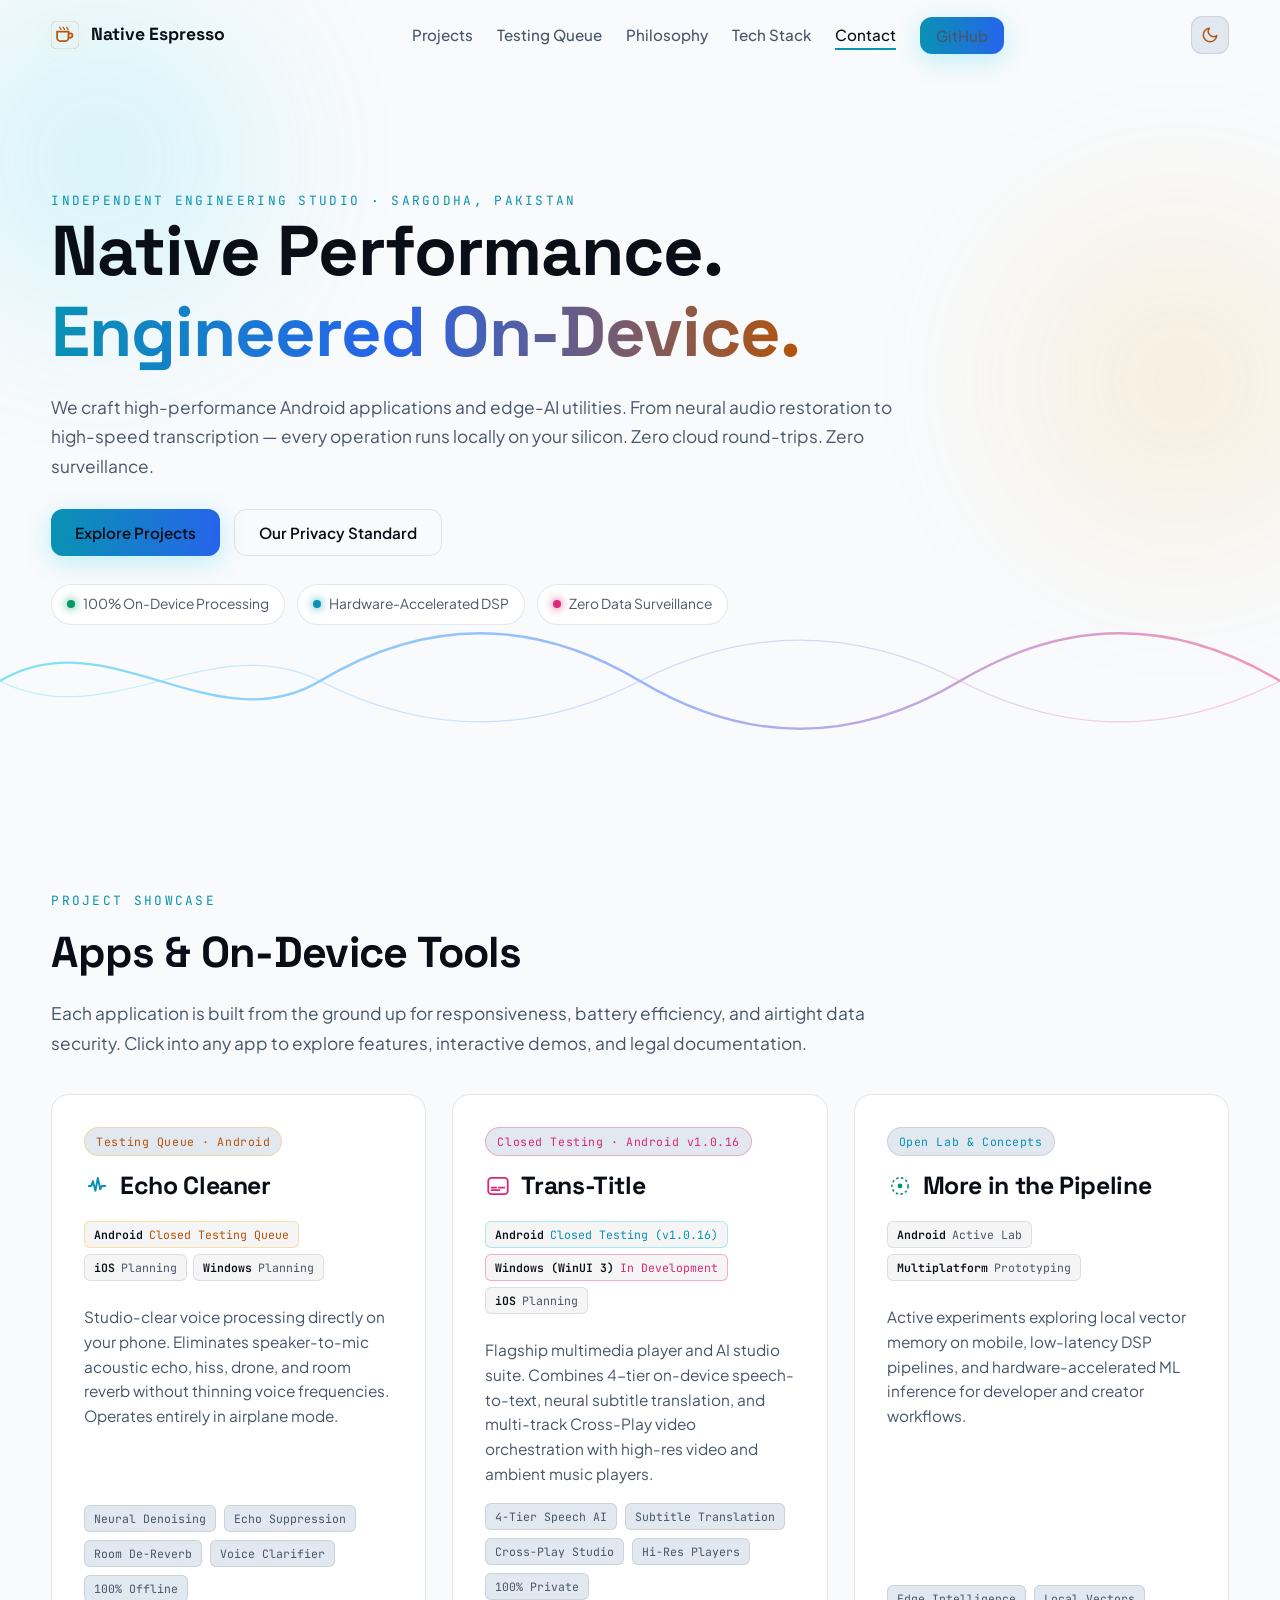
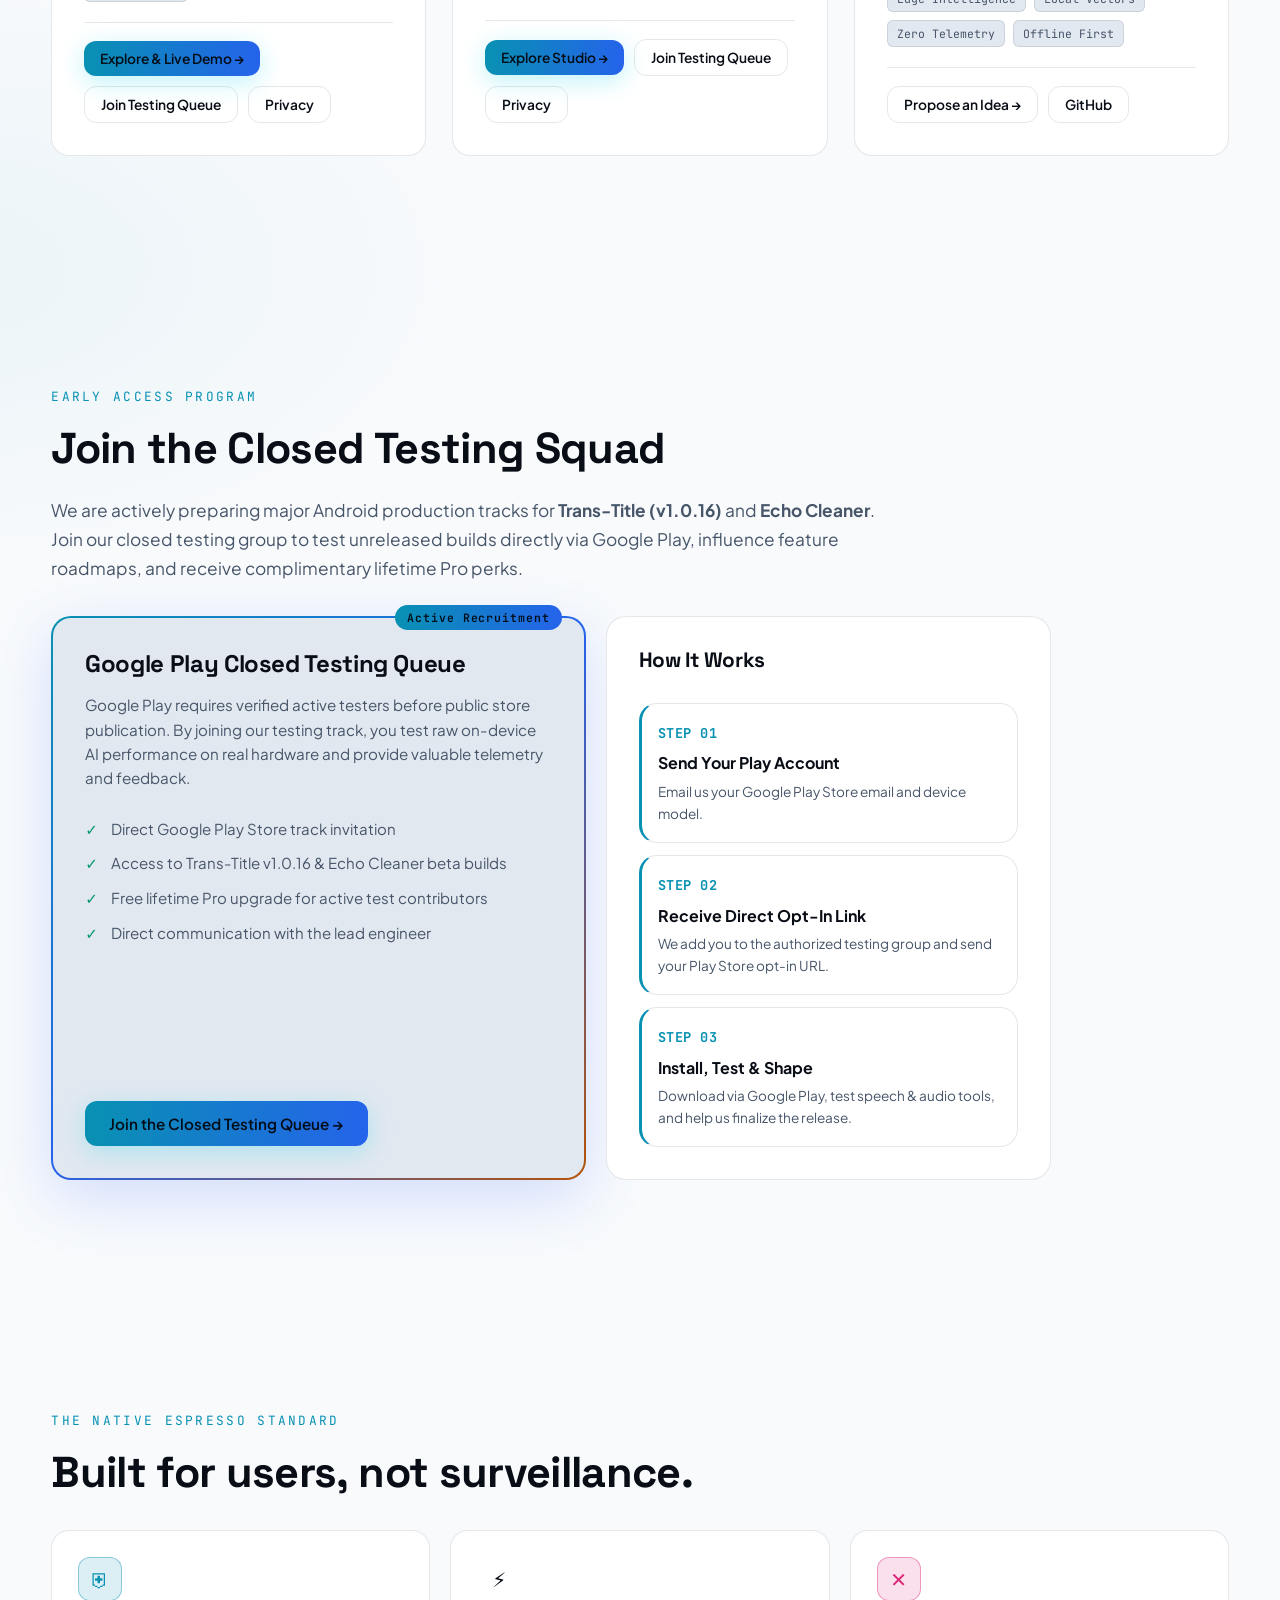
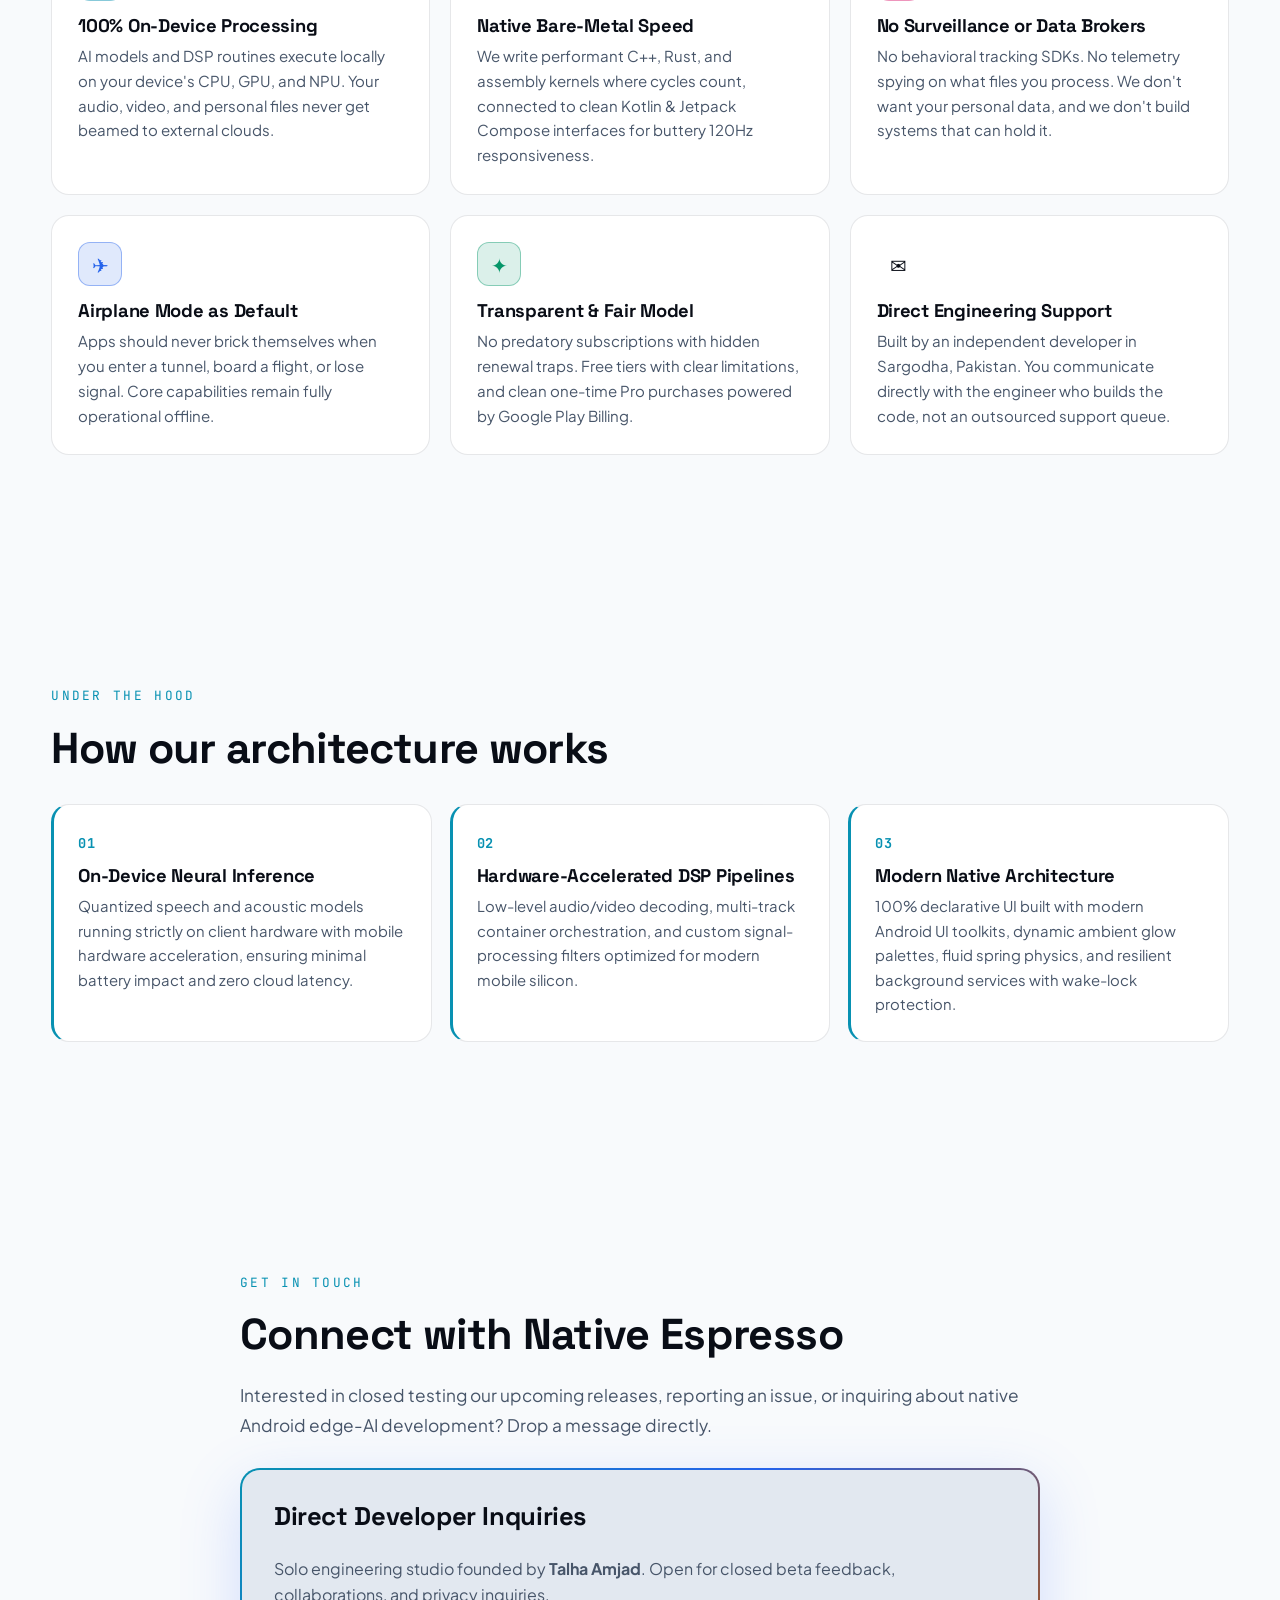
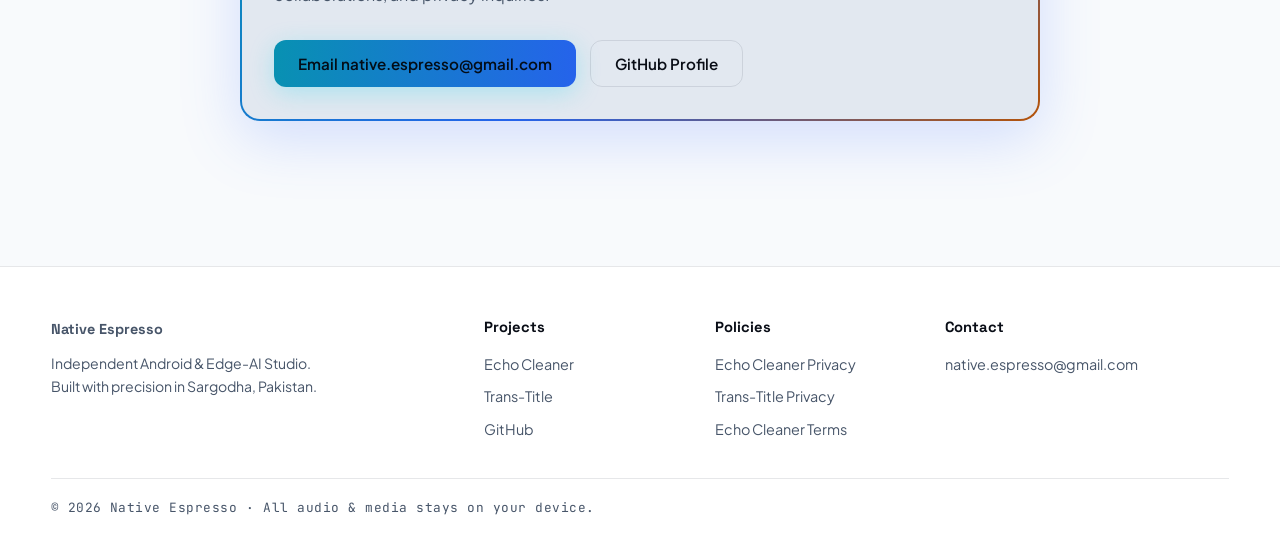
==== index.html @ 54e14d38 "feat: add light/dark themes with verified typography and redesigned Google Play branding assets" ====
<!DOCTYPE html>
<html lang="en">
<head>
<meta charset="utf-8">
<meta name="viewport" content="width=device-width, initial-scale=1">
<title>Native Espresso — High-Performance Native Android & On-Device AI</title>
<meta name="description" content="Independent engineering studio specializing in high-performance native Android apps, edge AI, and offline-first utilities. Zero cloud surveillance.">
<meta name="theme-color" content="#07090f">
<meta property="og:title" content="Native Espresso — High-Performance Native Android & On-Device AI">
<meta property="og:description" content="Independent engineering studio building native Android apps and on-device AI. 100% private, zero uploads.">
<link rel="icon" href="data:image/svg+xml,%3Csvg xmlns='http://www.w3.org/2000/svg' viewBox='0 0 32 32'%3E%3Crect width='32' height='32' rx='7' fill='%2307090f'/%3E%3Cpath d='M7 11h14v8a5 5 0 0 1-5 5h-4a5 5 0 0 1-5-5v-8z' stroke='%2322d3ee' stroke-width='2' fill='none'/%3E%3Cpath d='M21 13h2a3 3 0 0 1 3 3v0a3 3 0 0 1-3 3h-2' stroke='%2322d3ee' stroke-width='2' fill='none'/%3E%3Cpath d='M10 6c0 1.5 2 2 2 3M14 6c0 1.5 2 2 2 3M18 6c0 1.5 2 2 2 3' stroke='%234f7cff' stroke-width='1.5' stroke-linecap='round' fill='none'/%3E%3C/svg%3E">
<link rel="preconnect" href="https://fonts.googleapis.com">
<link rel="preconnect" href="https://fonts.gstatic.com" crossorigin>
<link href="https://fonts.googleapis.com/css2?family=Space+Grotesk:wght@500;600;700&family=Inter:wght@400;500;600&family=JetBrains+Mono:wght@400;600&display=swap" rel="stylesheet">
<link rel="stylesheet" href="assets/company.css">
<script>(()=>{const t=localStorage.getItem("theme")||(window.matchMedia("(prefers-color-scheme: light)").matches?"light":"dark");document.documentElement.setAttribute("data-theme",t)})();</script>
</head>
<body>
<div class="grain" aria-hidden="true"></div>

<!-- HEADER / NAV -->
<header class="nav" id="top">
  <div class="wrap nav-in">
    <a class="brand" href="#top" aria-label="Native Espresso Home">
      <svg viewBox="0 0 32 32" width="28" height="28" aria-hidden="true">
        <rect width="32" height="32" rx="7" fill="none" stroke="currentColor" stroke-opacity=".25"/>
        <path d="M7 12h13v7a4 4 0 0 1-4 4h-5a4 4 0 0 1-4-4v-7z" stroke="currentColor" stroke-width="2" fill="none"/>
        <path d="M20 14h2a2.5 2.5 0 0 1 2.5 2.5v0A2.5 2.5 0 0 1 22 19h-2" stroke="currentColor" stroke-width="2" fill="none"/>
        <path d="M10 7c0 1.2 1.5 1.8 1.5 2.6M14 7c0 1.2 1.5 1.8 1.5 2.6M18 7c0 1.2 1.5 1.8 1.5 2.6" stroke="currentColor" stroke-width="1.4" stroke-linecap="round" fill="none"/>
      </svg>
      <span>Native&nbsp;Espresso</span>
    </a>
    <nav class="links" id="menu" aria-label="Primary">
      <a href="#projects">Projects</a>
      <a href="#beta-queue">Testing Queue</a>
      <a href="#philosophy">Philosophy</a>
      <a href="#tech">Tech Stack</a>
      <a href="#contact">Contact</a>
      <a class="btn btn-sm btn-primary" href="https://github.com/NativeEspresso" target="_blank" rel="noopener">GitHub</a>
    </nav>
    <div style="display:flex;align-items:center;gap:10px;">
      <button class="theme-toggle" aria-label="Toggle theme" title="Toggle light/dark mode"></button>
      <button class="burger" id="burger" aria-expanded="false" aria-controls="menu" aria-label="Menu"><span></span><span></span><span></span></button>
    </div>
  </div>
</header>

<main>
<!-- HERO -->
<section class="hero">
  <div class="orb orb-a" aria-hidden="true"></div>
  <div class="orb orb-b" aria-hidden="true"></div>
  <div class="wrap hero-in">
    <p class="kicker rise" style="--d:0">Independent Engineering Studio · Sargodha, Pakistan</p>
    <h1 class="rise" style="--d:1">Native Performance.<br><span class="grad">Engineered On-Device.</span></h1>
    <p class="lede rise" style="--d:2">We craft high-performance Android applications and edge-AI utilities. From neural audio restoration to high-speed transcription — every operation runs locally on your silicon. Zero cloud round-trips. Zero surveillance.</p>
    <div class="hero-cta rise" style="--d:3">
      <a class="btn btn-primary" href="#projects">Explore Projects</a>
      <a class="btn btn-ghost" href="#philosophy">Our Privacy Standard</a>
    </div>
    <ul class="chips rise" style="--d:4">
      <li><i class="dot dot-green"></i>100% On-Device Processing</li>
      <li><i class="dot dot-cyan"></i>Hardware-Accelerated DSP</li>
      <li><i class="dot dot-magenta"></i>Zero Data Surveillance</li>
    </ul>
  </div>
  <svg class="hero-wave" id="heroWave" viewBox="0 0 1200 220" preserveAspectRatio="none" aria-hidden="true">
    <defs><linearGradient id="hw" x1="0" x2="1"><stop offset="0" stop-color="#22d3ee"/><stop offset=".5" stop-color="#4f7cff"/><stop offset="1" stop-color="#f43f7b"/></linearGradient></defs>
    <path class="w1" d="M0 110 C 100 40 200 180 300 110 S 500 40 600 110 S 800 180 900 110 S 1100 40 1200 110" fill="none" stroke="url(#hw)" stroke-width="2.5"/>
    <path class="w2" d="M0 110 C 100 170 200 50 300 110 S 500 170 600 110 S 800 50 900 110 S 1100 170 1200 110" fill="none" stroke="url(#hw)" stroke-width="1.4" opacity=".45"/>
  </svg>
</section>

<!-- PROJECTS SPOTLIGHT -->
<section id="projects" class="section" data-accent="cyan">
  <div class="wrap">
    <p class="kicker reveal">Project Showcase</p>
    <h2 class="reveal">Apps &amp; On-Device Tools</h2>
    <p class="lede reveal">Each application is built from the ground up for responsiveness, battery efficiency, and airtight data security. Click into any app to explore features, interactive demos, and legal documentation.</p>

    <div class="spotlight-grid">
      <!-- ECHO CLEANER -->
      <article class="project-card reveal">
        <span class="badge badge-beta">Testing Queue · Android</span>
        <h3>
          <svg viewBox="0 0 32 32" width="26" height="26" aria-hidden="true"><path d="M6 16h3l2-6 3 12 3-16 3 14 2-4h4" stroke="var(--cyan)" stroke-width="2.4" fill="none" stroke-linecap="round" stroke-linejoin="round"/></svg>
          Echo Cleaner
        </h3>
        <div class="platforms">
          <span class="platform-tag queue"><b>Android</b> Closed Testing Queue</span>
          <span class="platform-tag"><b>iOS</b> Planning</span>
          <span class="platform-tag"><b>Windows</b> Planning</span>
        </div>
        <p class="desc">Studio-clear voice processing directly on your phone. Eliminates speaker-to-mic acoustic echo, hiss, drone, and room reverb without thinning voice frequencies. Operates entirely in airplane mode.</p>
        <ul class="tags">
          <li>Neural Denoising</li>
          <li>Echo Suppression</li>
          <li>Room De-Reverb</li>
          <li>Voice Clarifier</li>
          <li>100% Offline</li>
        </ul>
        <div class="project-actions">
          <a class="btn btn-primary btn-sm" href="echo-cleaner/">Explore &amp; Live Demo →</a>
          <a class="btn btn-ghost btn-sm" href="#beta-queue">Join Testing Queue</a>
          <a class="btn btn-ghost btn-sm" href="echo-cleaner/privacy.html">Privacy</a>
        </div>
      </article>

      <!-- TRANS-TITLE -->
      <article class="project-card reveal">
        <span class="badge badge-dev">Closed Testing · Android v1.0.16</span>
        <h3>
          <svg viewBox="0 0 32 32" width="26" height="26" aria-hidden="true"><rect x="4" y="6" width="24" height="20" rx="4" stroke="var(--magenta)" stroke-width="2.2" fill="none"/><path d="M8 18h6M8 21h10M17 18h7" stroke="var(--magenta)" stroke-width="2" stroke-linecap="round"/></svg>
          Trans-Title
        </h3>
        <div class="platforms">
          <span class="platform-tag active"><b>Android</b> Closed Testing (v1.0.16)</span>
          <span class="platform-tag dev"><b>Windows (WinUI 3)</b> In Development</span>
          <span class="platform-tag"><b>iOS</b> Planning</span>
        </div>
        <p class="desc">Flagship multimedia player and AI studio suite. Combines 4-tier on-device speech-to-text, neural subtitle translation, and multi-track Cross-Play video orchestration with high-res video and ambient music players.</p>
        <ul class="tags">
          <li>4-Tier Speech AI</li>
          <li>Subtitle Translation</li>
          <li>Cross-Play Studio</li>
          <li>Hi-Res Players</li>
          <li>100% Private</li>
        </ul>
        <div class="project-actions">
          <a class="btn btn-primary btn-sm" href="trans-title/">Explore Studio →</a>
          <a class="btn btn-ghost btn-sm" href="#beta-queue">Join Testing Queue</a>
          <a class="btn btn-ghost btn-sm" href="trans-title/privacy.html">Privacy</a>
        </div>
      </article>

      <!-- EXPERIMENTAL LAB -->
      <article class="project-card reveal">
        <span class="badge">Open Lab &amp; Concepts</span>
        <h3>
          <svg viewBox="0 0 32 32" width="26" height="26" aria-hidden="true"><circle cx="16" cy="16" r="10" stroke="var(--green)" stroke-width="2" fill="none" stroke-dasharray="3 3"/><circle cx="16" cy="16" r="3" fill="var(--green)"/></svg>
          More in the Pipeline
        </h3>
        <div class="platforms">
          <span class="platform-tag"><b>Android</b> Active Lab</span>
          <span class="platform-tag"><b>Multiplatform</b> Prototyping</span>
        </div>
        <p class="desc">Active experiments exploring local vector memory on mobile, low-latency DSP pipelines, and hardware-accelerated ML inference for developer and creator workflows.</p>
        <ul class="tags">
          <li>Edge Intelligence</li>
          <li>Local Vectors</li>
          <li>Zero Telemetry</li>
          <li>Offline First</li>
        </ul>
        <div class="project-actions">
          <a class="btn btn-ghost btn-sm" href="mailto:native.espresso@gmail.com?subject=Native%20Espresso%20Ideas">Propose an Idea →</a>
          <a class="btn btn-ghost btn-sm" href="https://github.com/NativeEspresso" target="_blank" rel="noopener">GitHub</a>
        </div>
      </article>
    </div>
  </div>
</section>

<!-- TESTING QUEUE & BETA SQUAD -->
<section id="beta-queue" class="section" data-accent="amber">
  <div class="wrap">
    <p class="kicker reveal">Early Access Program</p>
    <h2 class="reveal">Join the Closed Testing Squad</h2>
    <p class="lede reveal">We are actively preparing major Android production tracks for <strong>Trans-Title (v1.0.16)</strong> and <strong>Echo Cleaner</strong>. Join our closed testing group to test unreleased builds directly via Google Play, influence feature roadmaps, and receive complimentary lifetime Pro perks.</p>

    <div class="grid plans" style="grid-template-columns:1.2fr 1fr;margin-top:32px;max-width:1000px;">
      <article class="plan plan-pro reveal" style="align-items:flex-start;">
        <span class="tag">Active Recruitment</span>
        <h3 style="font-size:1.5rem;">Google Play Closed Testing Queue</h3>
        <p style="color:var(--muted);font-size:.95rem;line-height:1.6;">
          Google Play requires verified active testers before public store publication. By joining our testing track, you test raw on-device AI performance on real hardware and provide valuable telemetry and feedback.
        </p>
        <ul style="margin:10px 0 16px;">
          <li class="yes">Direct Google Play Store track invitation</li>
          <li class="yes">Access to Trans-Title v1.0.16 &amp; Echo Cleaner beta builds</li>
          <li class="yes">Free lifetime Pro upgrade for active test contributors</li>
          <li class="yes">Direct communication with the lead engineer</li>
        </ul>
        <a class="btn btn-primary" href="mailto:native.espresso@gmail.com?subject=Join%20Closed%20Testing%20Queue&body=Hi%20Native%20Espresso%20Team%2C%0A%0AI%20would%20like%20to%20join%20the%20Google%20Play%20Closed%20Testing%20track%20for%3A%0A%5B%20%5D%20Trans-Title%0A%5B%20%5D%20Echo%20Cleaner%0A%0AMy%20Google%20Play%20Email%3A%20%0AMy%20Device%20Model%3A%20%0A%0AThank%20you!">Join the Closed Testing Queue →</a>
      </article>

      <article class="plan reveal" style="align-items:flex-start;">
        <h3 style="font-size:1.3rem;">How It Works</h3>
        <ol class="steps" style="grid-template-columns:1fr;margin-top:14px;gap:12px;width:100%;">
          <li style="padding:16px;">
            <b class="mono">STEP 01</b>
            <h4 style="font-size:1rem;margin:6px 0 4px;color:var(--ink);">Send Your Play Account</h4>
            <p style="font-size:.85rem;color:var(--muted);">Email us your Google Play Store email and device model.</p>
          </li>
          <li style="padding:16px;">
            <b class="mono">STEP 02</b>
            <h4 style="font-size:1rem;margin:6px 0 4px;color:var(--ink);">Receive Direct Opt-In Link</h4>
            <p style="font-size:.85rem;color:var(--muted);">We add you to the authorized testing group and send your Play Store opt-in URL.</p>
          </li>
          <li style="padding:16px;">
            <b class="mono">STEP 03</b>
            <h4 style="font-size:1rem;margin:6px 0 4px;color:var(--ink);">Install, Test &amp; Shape</h4>
            <p style="font-size:.85rem;color:var(--muted);">Download via Google Play, test speech &amp; audio tools, and help us finalize the release.</p>
          </li>
        </ol>
      </article>
    </div>
  </div>
</section>

<!-- PHILOSOPHY / PILLARS -->
<section id="philosophy" class="section" data-accent="green">
  <div class="wrap">
    <p class="kicker reveal">The Native Espresso Standard</p>
    <h2 class="reveal">Built for users, not surveillance.</h2>
    <div class="grid cards">
      <article class="card reveal">
        <div class="ico" style="--c:var(--cyan)">⛨</div>
        <h3>100% On-Device Processing</h3>
        <p>AI models and DSP routines execute locally on your device's CPU, GPU, and NPU. Your audio, video, and personal files never get beamed to external clouds.</p>
      </article>
      <article class="card reveal">
        <div class="ico" style="--c:var(--amber)">⚡</div>
        <h3>Native Bare-Metal Speed</h3>
        <p>We write performant C++, Rust, and assembly kernels where cycles count, connected to clean Kotlin &amp; Jetpack Compose interfaces for buttery 120Hz responsiveness.</p>
      </article>
      <article class="card reveal">
        <div class="ico" style="--c:var(--magenta)">✕</div>
        <h3>No Surveillance or Data Brokers</h3>
        <p>No behavioral tracking SDKs. No telemetry spying on what files you process. We don't want your personal data, and we don't build systems that can hold it.</p>
      </article>
      <article class="card reveal">
        <div class="ico" style="--c:var(--blue)">✈</div>
        <h3>Airplane Mode as Default</h3>
        <p>Apps should never brick themselves when you enter a tunnel, board a flight, or lose signal. Core capabilities remain fully operational offline.</p>
      </article>
      <article class="card reveal">
        <div class="ico" style="--c:var(--green)">✦</div>
        <h3>Transparent &amp; Fair Model</h3>
        <p>No predatory subscriptions with hidden renewal traps. Free tiers with clear limitations, and clean one-time Pro purchases powered by Google Play Billing.</p>
      </article>
      <article class="card reveal">
        <div class="ico" style="--c:var(--amber)">✉</div>
        <h3>Direct Engineering Support</h3>
        <p>Built by an independent developer in Sargodha, Pakistan. You communicate directly with the engineer who builds the code, not an outsourced support queue.</p>
      </article>
    </div>
  </div>
</section>

<!-- TECH STACK -->
<section id="tech" class="section" data-accent="blue">
  <div class="wrap">
    <p class="kicker reveal">Under The Hood</p>
    <h2 class="reveal">How our architecture works</h2>
    <ol class="steps">
      <li class="reveal">
        <b class="mono">01</b>
        <h3>On-Device Neural Inference</h3>
        <p>Quantized speech and acoustic models running strictly on client hardware with mobile hardware acceleration, ensuring minimal battery impact and zero cloud latency.</p>
      </li>
      <li class="reveal">
        <b class="mono">02</b>
        <h3>Hardware-Accelerated DSP Pipelines</h3>
        <p>Low-level audio/video decoding, multi-track container orchestration, and custom signal-processing filters optimized for modern mobile silicon.</p>
      </li>
      <li class="reveal">
        <b class="mono">03</b>
        <h3>Modern Native Architecture</h3>
        <p>100% declarative UI built with modern Android UI toolkits, dynamic ambient glow palettes, fluid spring physics, and resilient background services with wake-lock protection.</p>
      </li>
    </ol>
  </div>
</section>

<!-- CONTACT & CLOSED TESTING -->
<section id="contact" class="section" data-accent="magenta">
  <div class="wrap narrow">
    <p class="kicker reveal">Get In Touch</p>
    <h2 class="reveal">Connect with Native Espresso</h2>
    <p class="lede reveal">Interested in closed testing our upcoming releases, reporting an issue, or inquiring about native Android edge-AI development? Drop a message directly.</p>
    
    <div class="grid plans" style="grid-template-columns:1fr;margin-top:28px;">
      <article class="plan plan-pro reveal" style="align-items:flex-start;">
        <h3 style="font-size:1.6rem;">Direct Developer Inquiries</h3>
        <p class="desc" style="color:var(--muted);font-size:1rem;margin:8px 0 16px;">
          Solo engineering studio founded by <strong>Talha Amjad</strong>. Open for closed beta feedback, collaborations, and privacy inquiries.
        </p>
        <div style="display:flex;gap:14px;flex-wrap:wrap;">
          <a class="btn btn-primary" href="mailto:native.espresso@gmail.com?subject=Native%20Espresso%20Inquiry">Email native.espresso@gmail.com</a>
          <a class="btn btn-ghost" href="https://github.com/NativeEspresso" target="_blank" rel="noopener">GitHub Profile</a>
        </div>
      </article>
    </div>
  </div>
</section>
</main>

<!-- FOOTER -->
<footer class="footer">
  <div class="wrap foot-in">
    <div>
      <a class="brand" href="#top"><span>Native Espresso</span></a>
      <p class="muted">Independent Android &amp; Edge-AI Studio.<br>Built with precision in Sargodha, Pakistan.</p>
    </div>
    <nav aria-label="Apps">
      <b>Projects</b>
      <a href="echo-cleaner/">Echo Cleaner</a>
      <a href="trans-title/">Trans-Title</a>
      <a href="https://github.com/NativeEspresso" target="_blank" rel="noopener">GitHub</a>
    </nav>
    <nav aria-label="Legal">
      <b>Policies</b>
      <a href="echo-cleaner/privacy.html">Echo Cleaner Privacy</a>
      <a href="trans-title/privacy.html">Trans-Title Privacy</a>
      <a href="echo-cleaner/terms.html">Echo Cleaner Terms</a>
    </nav>
    <nav aria-label="Contact">
      <b>Contact</b>
      <a href="mailto:native.espresso@gmail.com">native.espresso@gmail.com</a>
    </nav>
  </div>
  <div class="wrap foot-base mono">
    © <span id="yr"></span> Native Espresso · All audio &amp; media stays on your device.
  </div>
</footer>

<script src="assets/main.js"></script>
</body>
</html>
---- assets/company.css ----
/* ==========================================================================
   NATIVE ESPRESSO — COMPANY / STUDIO DESIGN SYSTEM
   Distinctive, high-performance dark theme for the central studio portal.
   ========================================================================== */

@import url('https://fonts.googleapis.com/css2?family=Plus+Jakarta+Sans:wght@400;500;600;700&family=Space+Grotesk:wght@500;600;700&family=JetBrains+Mono:wght@400;500;600&display=swap');

:root {
  --bg: #05070d;
  --surface: #0a0e1a;
  --surface-alt: #0f1527;
  --overlay: #151d36;
  --scrim: rgba(3, 5, 10, 0.78);
  
  --ink: #edf2fc;
  --muted: #8e9bb8;
  --line: rgba(142, 155, 184, 0.14);
  --line-strong: rgba(142, 155, 184, 0.28);
  
  /* Studio Brand Accents */
  --espresso: #f59e0b;
  --espresso-gold: #fbbf24;
  --cyan: #22d3ee;
  --blue: #4f7cff;
  --magenta: #f43f7b;
  --green: #10b981;
  --accent: var(--cyan);

  --font-d: "Space Grotesk", system-ui, -apple-system, sans-serif;
  --font-b: "Plus Jakarta Sans", system-ui, -apple-system, sans-serif;
  --font-m: "JetBrains Mono", ui-monospace, monospace;
  
  --nav-h: 70px;
  --rad: 18px;
  --rad-sm: 10px;
  color-scheme: dark;
}

html[data-theme="light"] {
  --bg: #f8fafc;
  --surface: #ffffff;
  --surface-alt: #f1f5f9;
  --overlay: #e2e8f0;
  --scrim: rgba(248, 250, 252, 0.85);

  --ink: #090d16;
  --muted: #475569;
  --line: rgba(15, 23, 42, 0.1);
  --line-strong: rgba(15, 23, 42, 0.22);

  --espresso: #d97706;
  --espresso-gold: #b45309;
  --cyan: #0891b2;
  --blue: #2563eb;
  --magenta: #db2777;
  --green: #059669;
  --accent: var(--cyan);
  color-scheme: light;
}

* { box-sizing: border-box; margin: 0; }
html { scroll-behavior: smooth; scrollbar-width: thin; scrollbar-color: var(--blue) var(--surface); }
body {
  background: var(--bg);
  color: var(--ink);
  font: 400 16px/1.65 var(--font-b);
  overflow-x: hidden;
  transition: background-color 0.25s, color 0.25s;
  background-image:
    radial-gradient(1200px 560px at 80% -10%, rgba(79, 124, 255, 0.13), transparent 60%),
    radial-gradient(900px 500px at -5% 35%, rgba(34, 211, 238, 0.08), transparent 60%),
    radial-gradient(1000px 550px at 70% 105%, rgba(245, 158, 11, 0.08), transparent 60%);
}

html[data-theme="light"] body {
  background-image:
    radial-gradient(1200px 560px at 80% -10%, rgba(37, 99, 235, 0.08), transparent 60%),
    radial-gradient(900px 500px at -5% 35%, rgba(8, 145, 178, 0.06), transparent 60%),
    radial-gradient(1000px 550px at 70% 105%, rgba(217, 119, 6, 0.06), transparent 60%);
}

html[data-theme="light"] .nav.scrolled {
  background: rgba(255, 255, 255, 0.88);
}

html[data-theme="light"] .chips li {
  background: rgba(255, 255, 255, 0.9);
}

html[data-theme="light"] .platform-tag {
  background: rgba(15, 23, 42, 0.04);
}

::selection { background: rgba(34, 211, 238, 0.35); }
::-webkit-scrollbar { width: 10px; height: 10px; }
::-webkit-scrollbar-track { background: var(--surface); }
::-webkit-scrollbar-thumb { background: linear-gradient(var(--cyan), var(--blue)); border-radius: 8px; border: 2px solid var(--surface); }

/* Containers & Typography */
.wrap { width: min(1180px, 92%); margin-inline: auto; }
.narrow { width: min(800px, 92%); }
.mono { font-family: var(--font-m); font-size: 0.8rem; letter-spacing: 0.04em; }
.muted { color: var(--muted); }
a { color: var(--cyan); text-decoration: none; transition: color 0.2s; }
a:hover { color: #67e8f9; text-decoration: underline; }

h1, h2, h3 { font-family: var(--font-d); line-height: 1.15; letter-spacing: -0.015em; }
h1 { font-size: clamp(2.5rem, 6.2vw, 4.4rem); font-weight: 700; }
h2 { font-size: clamp(1.8rem, 3.8vw, 2.7rem); margin: 0.4em 0 0.5em; }
h3 { font-size: 1.15rem; }

section { scroll-margin-top: calc(var(--nav-h) + 16px); }
.section { padding: clamp(68px, 9vw, 115px) 0; position: relative; }
.kicker { font-family: var(--font-m); font-size: 0.8rem; text-transform: uppercase; letter-spacing: 0.18em; color: var(--accent); }
.lede { color: var(--muted); max-width: 65ch; font-size: 1.08rem; line-height: 1.7; }
.grad {
  background: linear-gradient(92deg, var(--cyan), var(--blue) 45%, var(--espresso-gold));
  -webkit-background-clip: text;
  background-clip: text;
  color: transparent;
}

/* Texture Grain */
.grain {
  position: fixed; inset: 0; z-index: 999; pointer-events: none; opacity: 0.045; mix-blend-mode: overlay;
  background-image: url("data:image/svg+xml,%3Csvg xmlns='http://www.w3.org/2000/svg' width='140' height='140'%3E%3Cfilter id='n'%3E%3CfeTurbulence type='fractalNoise' baseFrequency='.9' numOctaves='2'/%3E%3C/filter%3E%3Crect width='140' height='140' filter='url(%23n)'/%3E%3C/svg%3E");
}

/* Studio Header Nav */
.nav { position: fixed; inset: 0 0 auto; z-index: 100; height: var(--nav-h); transition: background 0.3s, border-color 0.3s; border-bottom: 1px solid transparent; }
.nav.scrolled { background: rgba(5, 7, 13, 0.86); backdrop-filter: blur(16px); border-color: var(--line); }
.nav-in { height: var(--nav-h); display: flex; align-items: center; justify-content: space-between; gap: 16px; }
.brand { display: inline-flex; align-items: center; gap: 12px; color: var(--ink); font-family: var(--font-d); font-weight: 700; font-size: 1.1rem; }
.brand:hover { text-decoration: none; }
.brand svg { color: var(--espresso-gold); filter: drop-shadow(0 0 10px rgba(245, 158, 11, 0.3)); }
.links { display: flex; align-items: center; gap: 24px; }
.links a { color: var(--muted); font-weight: 500; font-size: 0.95rem; }
.links a:hover, .links a.active { color: var(--ink); text-decoration: none; }
.links a.active { box-shadow: 0 2px 0 var(--accent); }

.burger { display: none; background: none; border: 0; width: 42px; height: 42px; cursor: pointer; flex-direction: column; justify-content: center; gap: 5px; align-items: center; }
.burger span { width: 22px; height: 2px; background: var(--ink); border-radius: 2px; transition: 0.25s; }
.burger[aria-expanded="true"] span:nth-child(1) { transform: translateY(7px) rotate(45deg); }
.burger[aria-expanded="true"] span:nth-child(2) { opacity: 0; }
.burger[aria-expanded="true"] span:nth-child(3) { transform: translateY(-7px) rotate(-45deg); }

/* Buttons */
.btn {
  display: inline-flex; align-items: center; justify-content: center; gap: 8px; padding: 13px 24px; border-radius: 12px;
  border: 1px solid var(--line); font: 600 0.95rem var(--font-b); cursor: pointer; transition: transform 0.15s, box-shadow 0.25s, background 0.25s, border-color 0.25s;
  color: var(--ink); background: var(--overlay);
}
.btn:hover { text-decoration: none; transform: translateY(-2px); border-color: var(--line-strong); }
.btn:active { transform: scale(0.98); }
.btn-primary {
  background: linear-gradient(92deg, var(--cyan), var(--blue)); color: #030d17; border: 0;
  box-shadow: 0 6px 24px rgba(34, 211, 238, 0.28);
}
.btn-primary:hover { box-shadow: 0 10px 32px rgba(79, 124, 255, 0.45); }
.btn-ghost { background: transparent; }
.btn-ghost:hover { background: var(--surface-alt); }
.btn-sm { padding: 9px 16px; font-size: 0.86rem; }

/* Theme Toggle Button */
.theme-toggle {
  display: inline-flex; align-items: center; justify-content: center; width: 38px; height: 38px; border-radius: 11px;
  border: 1px solid var(--line); background: var(--overlay); color: var(--ink); cursor: pointer; transition: transform 0.15s, border-color 0.2s, background 0.2s;
}
.theme-toggle:hover { border-color: var(--line-strong); transform: scale(1.05); }
.theme-toggle svg { display: block; color: var(--espresso-gold); }

/* Hero */
.hero { position: relative; padding: calc(var(--nav-h) + clamp(60px, 10vw, 120px)) 0 clamp(90px, 12vw, 150px); overflow: hidden; }
.hero-in { position: relative; z-index: 2; }
.hero .lede { margin: 20px 0 28px; }
.hero-cta { display: flex; gap: 14px; flex-wrap: wrap; margin-bottom: 24px; }
.chips { list-style: none; display: flex; gap: 12px; flex-wrap: wrap; padding: 0; margin: 28px 0 0; }
.chips li {
  display: inline-flex; align-items: center; gap: 8px; padding: 8px 15px; border: 1px solid var(--line);
  border-radius: 999px; background: rgba(10, 14, 26, 0.7); font-size: 0.86rem; color: var(--muted);
}
.dot { width: 8px; height: 8px; border-radius: 50%; }
.dot-green { background: var(--green); box-shadow: 0 0 10px var(--green); }
.dot-cyan { background: var(--cyan); box-shadow: 0 0 10px var(--cyan); }
.dot-magenta { background: var(--magenta); box-shadow: 0 0 10px var(--magenta); }
.dot-amber { background: var(--espresso-gold); box-shadow: 0 0 10px var(--espresso-gold); }

.orb { position: absolute; border-radius: 50%; filter: blur(75px); opacity: 0.45; pointer-events: none; }
.orb-a { width: 480px; height: 480px; left: -140px; top: -80px; background: radial-gradient(circle, rgba(34, 211, 238, 0.5), transparent 65%); animation: drift 16s ease-in-out infinite alternate; }
.orb-b { width: 520px; height: 520px; right: -160px; top: 120px; background: radial-gradient(circle, rgba(245, 158, 11, 0.38), transparent 65%); animation: drift 20s ease-in-out infinite alternate-reverse; }
@keyframes drift { to { transform: translate(60px, 40px) scale(1.12); } }

.hero-wave { position: absolute; left: 0; right: 0; bottom: -6px; width: 100%; height: 200px; opacity: 0.55; z-index: 1; }
.hero-wave .w1 { animation: sway 9s ease-in-out infinite alternate; }
.hero-wave .w2 { animation: sway 13s ease-in-out infinite alternate-reverse; }
@keyframes sway { to { transform: translateX(-60px); } }

.rise { opacity: 0; transform: translateY(22px); animation: rise 0.8s cubic-bezier(0.2, 0.7, 0.2, 1) forwards; animation-delay: calc(var(--d) * 0.12s); }
@keyframes rise { to { opacity: 1; transform: none; } }
.reveal { opacity: 0; transform: translateY(26px); transition: opacity 0.7s ease, transform 0.7s cubic-bezier(0.2, 0.7, 0.2, 1); }
.reveal.in { opacity: 1; transform: none; }

/* Spotlight Grid & Project Cards */
.spotlight-grid { display: grid; grid-template-columns: repeat(auto-fit, minmax(340px, 1fr)); gap: 26px; margin-top: 36px; }
.project-card {
  border: 1px solid var(--line); border-radius: var(--rad); background: var(--surface); padding: 32px;
  display: flex; flex-direction: column; gap: 16px; position: relative; transition: transform 0.25s, border-color 0.25s, box-shadow 0.25s;
}
.project-card:hover { transform: translateY(-5px); border-color: rgba(34, 211, 238, 0.45); box-shadow: 0 18px 45px rgba(2, 4, 8, 0.6); }
.project-card .badge {
  align-self: flex-start; font-family: var(--font-m); font-size: 0.72rem; padding: 4px 11px;
  border-radius: 999px; border: 1px solid var(--line); background: var(--overlay); color: var(--cyan); letter-spacing: 0.05em;
}
.project-card .badge.badge-beta { color: var(--espresso-gold); border-color: rgba(251, 191, 36, 0.35); }
.project-card .badge.badge-dev { color: var(--magenta); border-color: rgba(244, 63, 123, 0.35); }
.project-card h3 { font-size: 1.55rem; display: flex; align-items: center; gap: 10px; }
.project-card .desc { color: var(--muted); font-size: 0.96rem; line-height: 1.62; flex: 1; }

/* Platform Matrix Pills */
.platforms { display: flex; flex-wrap: wrap; gap: 6px; margin: 4px 0 8px; }
.platform-tag {
  font-family: var(--font-m); font-size: 0.72rem; padding: 3px 9px; border-radius: 6px;
  background: rgba(255, 255, 255, 0.04); border: 1px solid var(--line); color: var(--muted); display: inline-flex; align-items: center; gap: 6px;
}
.platform-tag.active { color: var(--cyan); border-color: rgba(34, 211, 238, 0.35); background: rgba(34, 211, 238, 0.08); }
.platform-tag.queue { color: var(--espresso-gold); border-color: rgba(251, 191, 36, 0.4); background: rgba(251, 191, 36, 0.08); }
.platform-tag.dev { color: var(--magenta); border-color: rgba(244, 63, 123, 0.4); background: rgba(244, 63, 123, 0.08); }
.platform-tag b { color: var(--ink); font-weight: 600; }

.project-card .tags { display: flex; flex-wrap: wrap; gap: 8px; list-style: none; padding: 0; margin: 0; }
.project-card .tags li { font-family: var(--font-m); font-size: 0.72rem; color: var(--muted); background: var(--overlay); border: 1px solid var(--line); padding: 3px 9px; border-radius: 6px; }
.project-actions { display: flex; gap: 10px; flex-wrap: wrap; align-items: center; margin-top: 4px; padding-top: 18px; border-top: 1px solid var(--line); }

/* Feature Cards & Pillars */
.grid { display: grid; gap: 20px; margin-top: 32px; }
.cards { grid-template-columns: repeat(3, 1fr); }
.card {
  border: 1px solid var(--line); border-radius: var(--rad); background: var(--surface); padding: 26px;
  transition: transform 0.25s, border-color 0.25s, box-shadow 0.25s;
}
.card:hover { transform: translateY(-5px); border-color: rgba(79, 124, 255, 0.4); box-shadow: 0 14px 40px rgba(3, 5, 10, 0.5); }
.card p { color: var(--muted); font-size: 0.94rem; margin-top: 8px; }
.ico {
  width: 44px; height: 44px; border-radius: 12px; display: grid; place-items: center; font-size: 1.25rem; margin-bottom: 14px;
  color: var(--c); background: color-mix(in srgb, var(--c) 14%, transparent); border: 1px solid color-mix(in srgb, var(--c) 40%, transparent);
}

/* Steps */
.steps { list-style: none; padding: 0; display: grid; grid-template-columns: repeat(3, 1fr); gap: 18px; margin-top: 30px; }
.steps li { border: 1px solid var(--line); border-left: 3px solid var(--accent); border-radius: var(--rad); background: var(--surface); padding: 24px; }
.steps b { color: var(--accent); font-size: 0.85rem; }
.steps h3 { margin: 10px 0 8px; }
.steps p { color: var(--muted); font-size: 0.93rem; }

/* Plans & Beta Queue */
.plans { grid-template-columns: 1fr 1fr; max-width: 880px; }
.plan { position: relative; border: 1px solid var(--line); border-radius: 20px; background: var(--surface); padding: 32px; display: flex; flex-direction: column; gap: 16px; }
.plan-pro {
  border: 0; background: linear-gradient(var(--overlay), var(--overlay)) padding-box, linear-gradient(135deg, var(--cyan), var(--blue), var(--espresso-gold)) border-box;
  border: 2px solid transparent; box-shadow: 0 18px 60px rgba(79, 124, 255, 0.22);
}
.tag {
  position: absolute; top: -13px; right: 22px; background: linear-gradient(90deg, var(--cyan), var(--blue));
  color: #030d17; font: 600 0.72rem var(--font-m); padding: 5px 12px; border-radius: 999px; letter-spacing: 0.08em;
}
.plan ul { list-style: none; padding: 0; display: flex; flex-direction: column; gap: 10px; flex: 1; }
.plan li { font-size: 0.94rem; color: var(--muted); padding-left: 26px; position: relative; }
.plan li::before { position: absolute; left: 0; font-weight: 700; }
.plan li.yes::before { content: "✓"; color: var(--green); }
.plan li.no::before { content: "✕"; color: var(--magenta); }

/* Footer */
.footer { border-top: 1px solid var(--line); background: var(--surface); padding: 48px 0 24px; margin-top: 30px; }
.foot-in { display: grid; grid-template-columns: 2fr 1fr 1fr 1.4fr; gap: 28px; }
.foot-in nav { display: flex; flex-direction: column; gap: 9px; }
.foot-in b { font-family: var(--font-d); font-size: 0.92rem; margin-bottom: 4px; color: var(--ink); }
.foot-in a { color: var(--muted); font-size: 0.9rem; }
.foot-in a:hover { color: var(--cyan); }
.foot-in p { font-size: 0.88rem; margin-top: 10px; }
.foot-base { margin-top: 36px; padding-top: 18px; border-top: 1px solid var(--line); color: var(--muted); display: flex; gap: 8px; flex-wrap: wrap; }

/* Responsive */
@media (max-width: 960px) {
  .cards { grid-template-columns: 1fr 1fr; }
  .foot-in { grid-template-columns: 1fr 1fr; }
}
@media (max-width: 720px) {
  .burger { display: flex; }
  .links {
    position: fixed; top: var(--nav-h); left: 0; right: 0; flex-direction: column; align-items: stretch; gap: 4px;
    background: rgba(5, 7, 13, 0.98); backdrop-filter: blur(16px); border-bottom: 1px solid var(--line); padding: 18px 5%;
    transform: translateY(-12px); opacity: 0; pointer-events: none; transition: 0.25s;
  }
  .links.open { transform: none; opacity: 1; pointer-events: auto; }
  .links a { padding: 12px 6px; }
  .cards, .steps, .plans, .spotlight-grid { grid-template-columns: 1fr; }
  .foot-in { grid-template-columns: 1fr; }
}
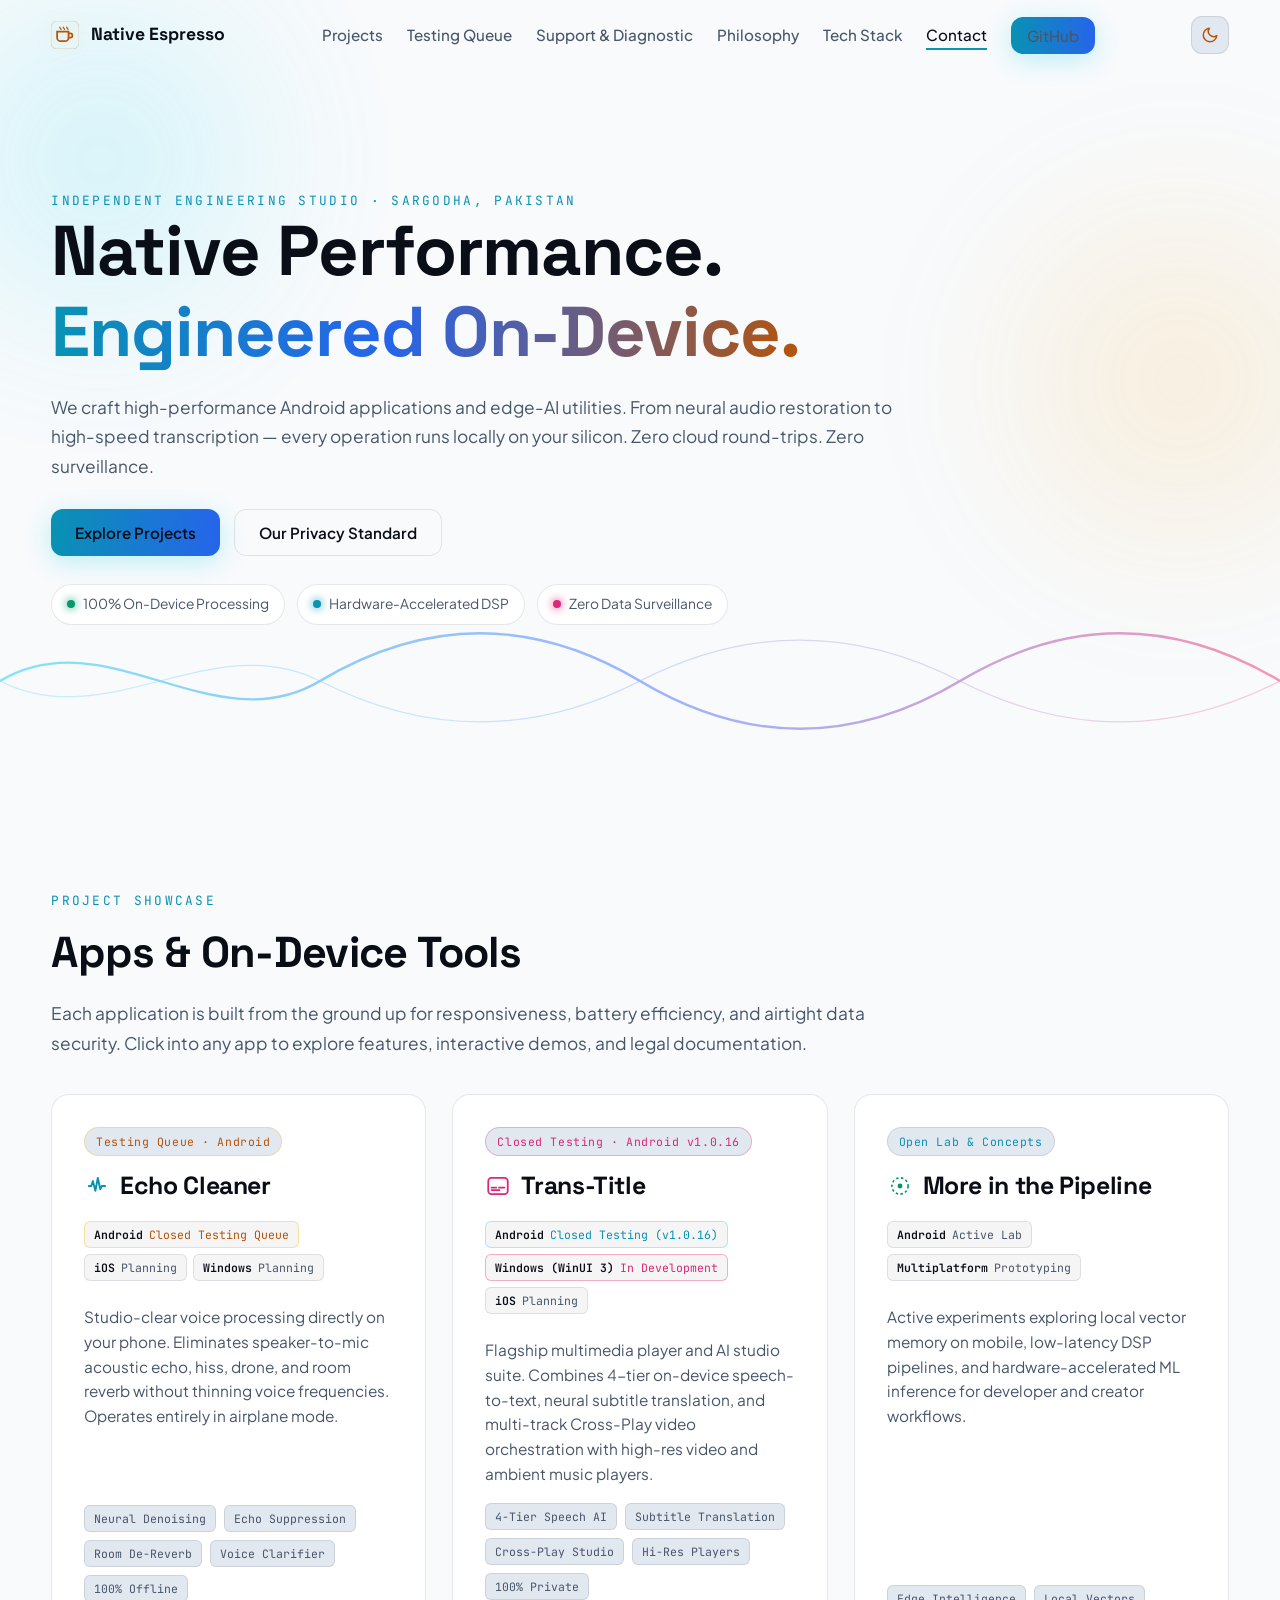
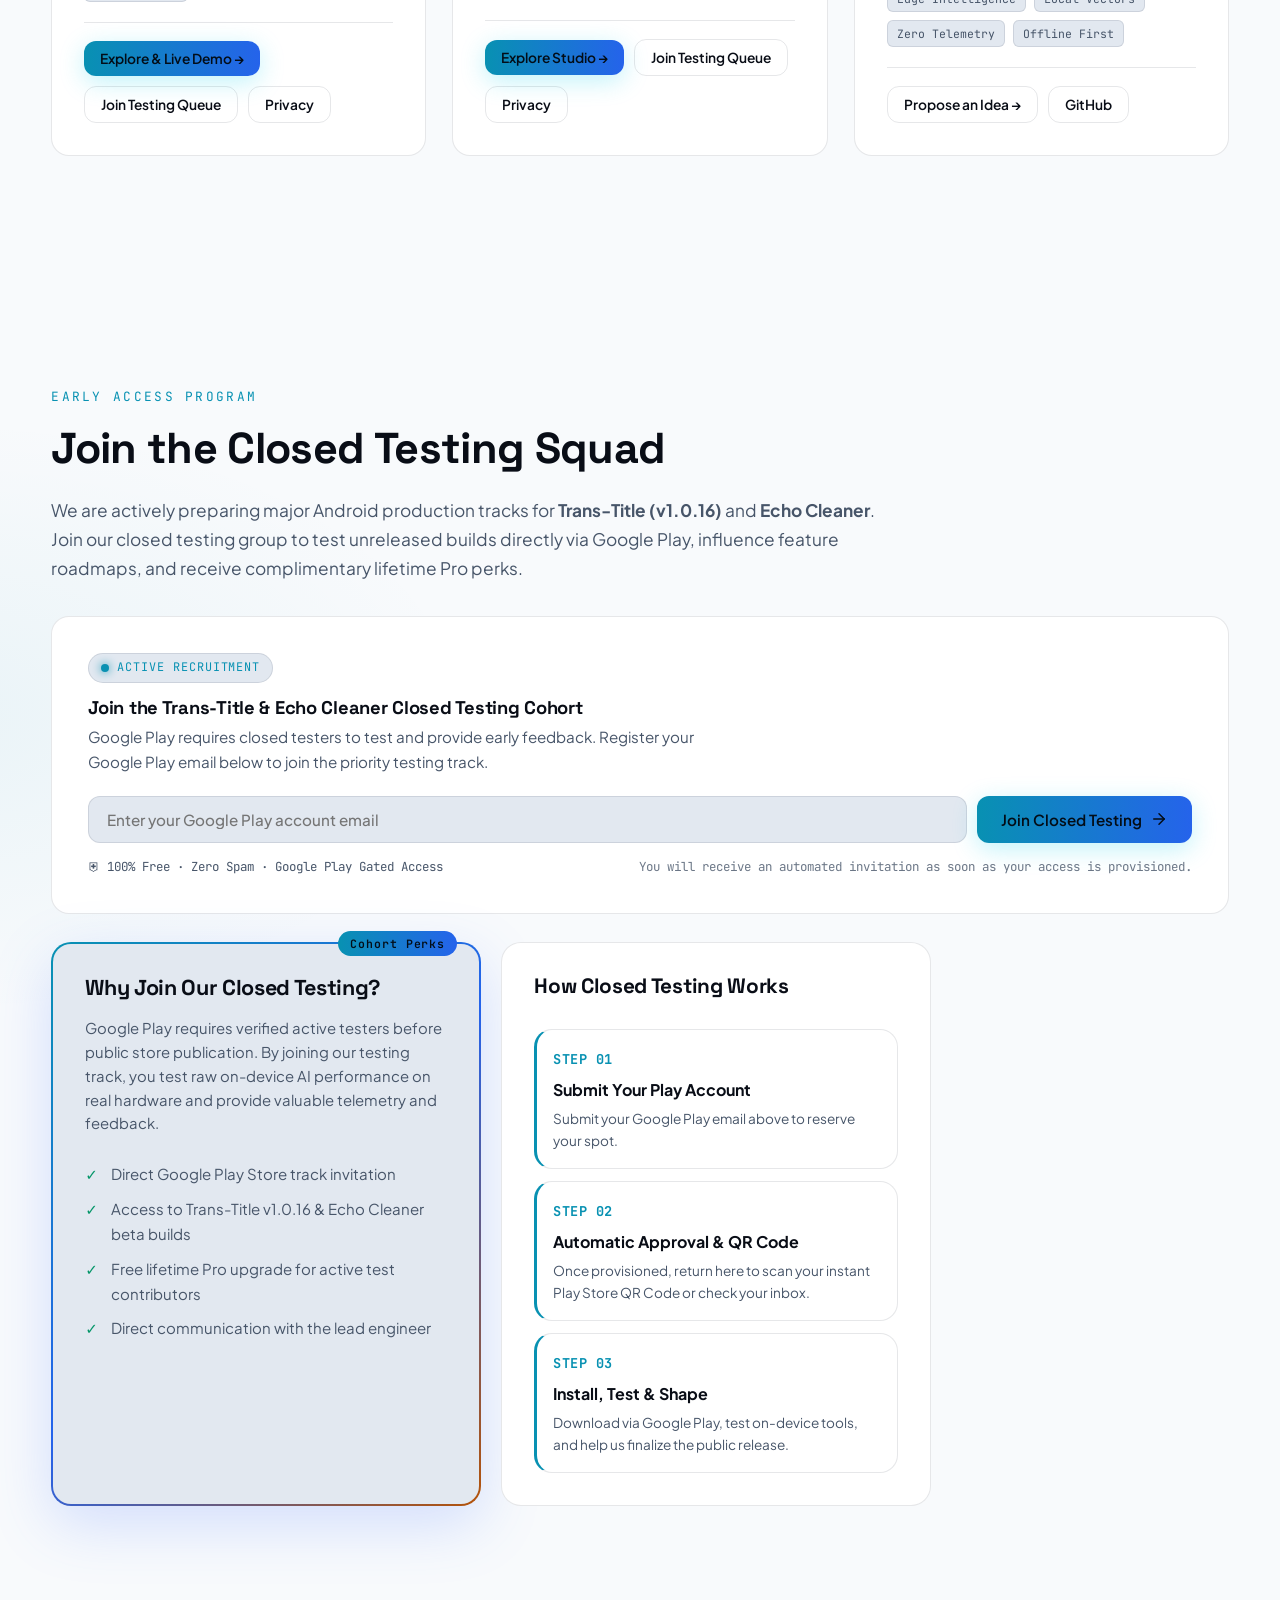
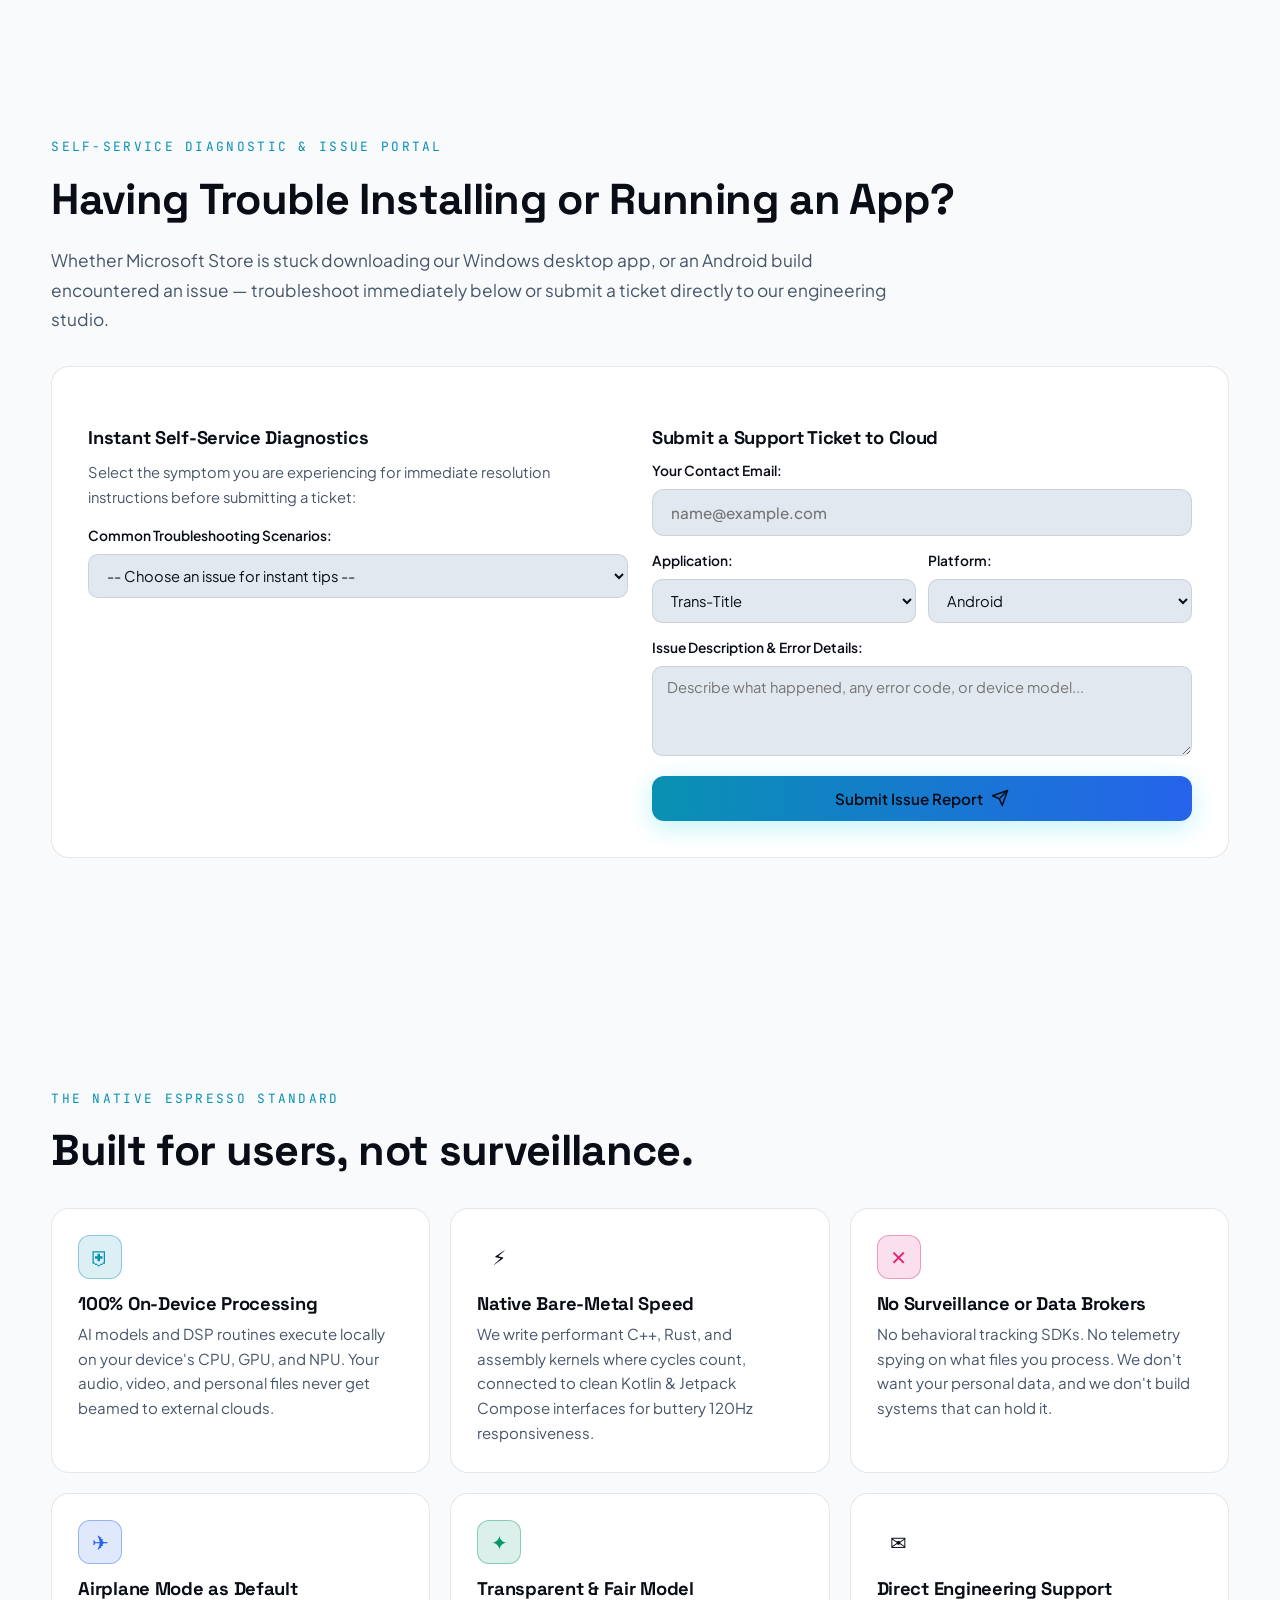
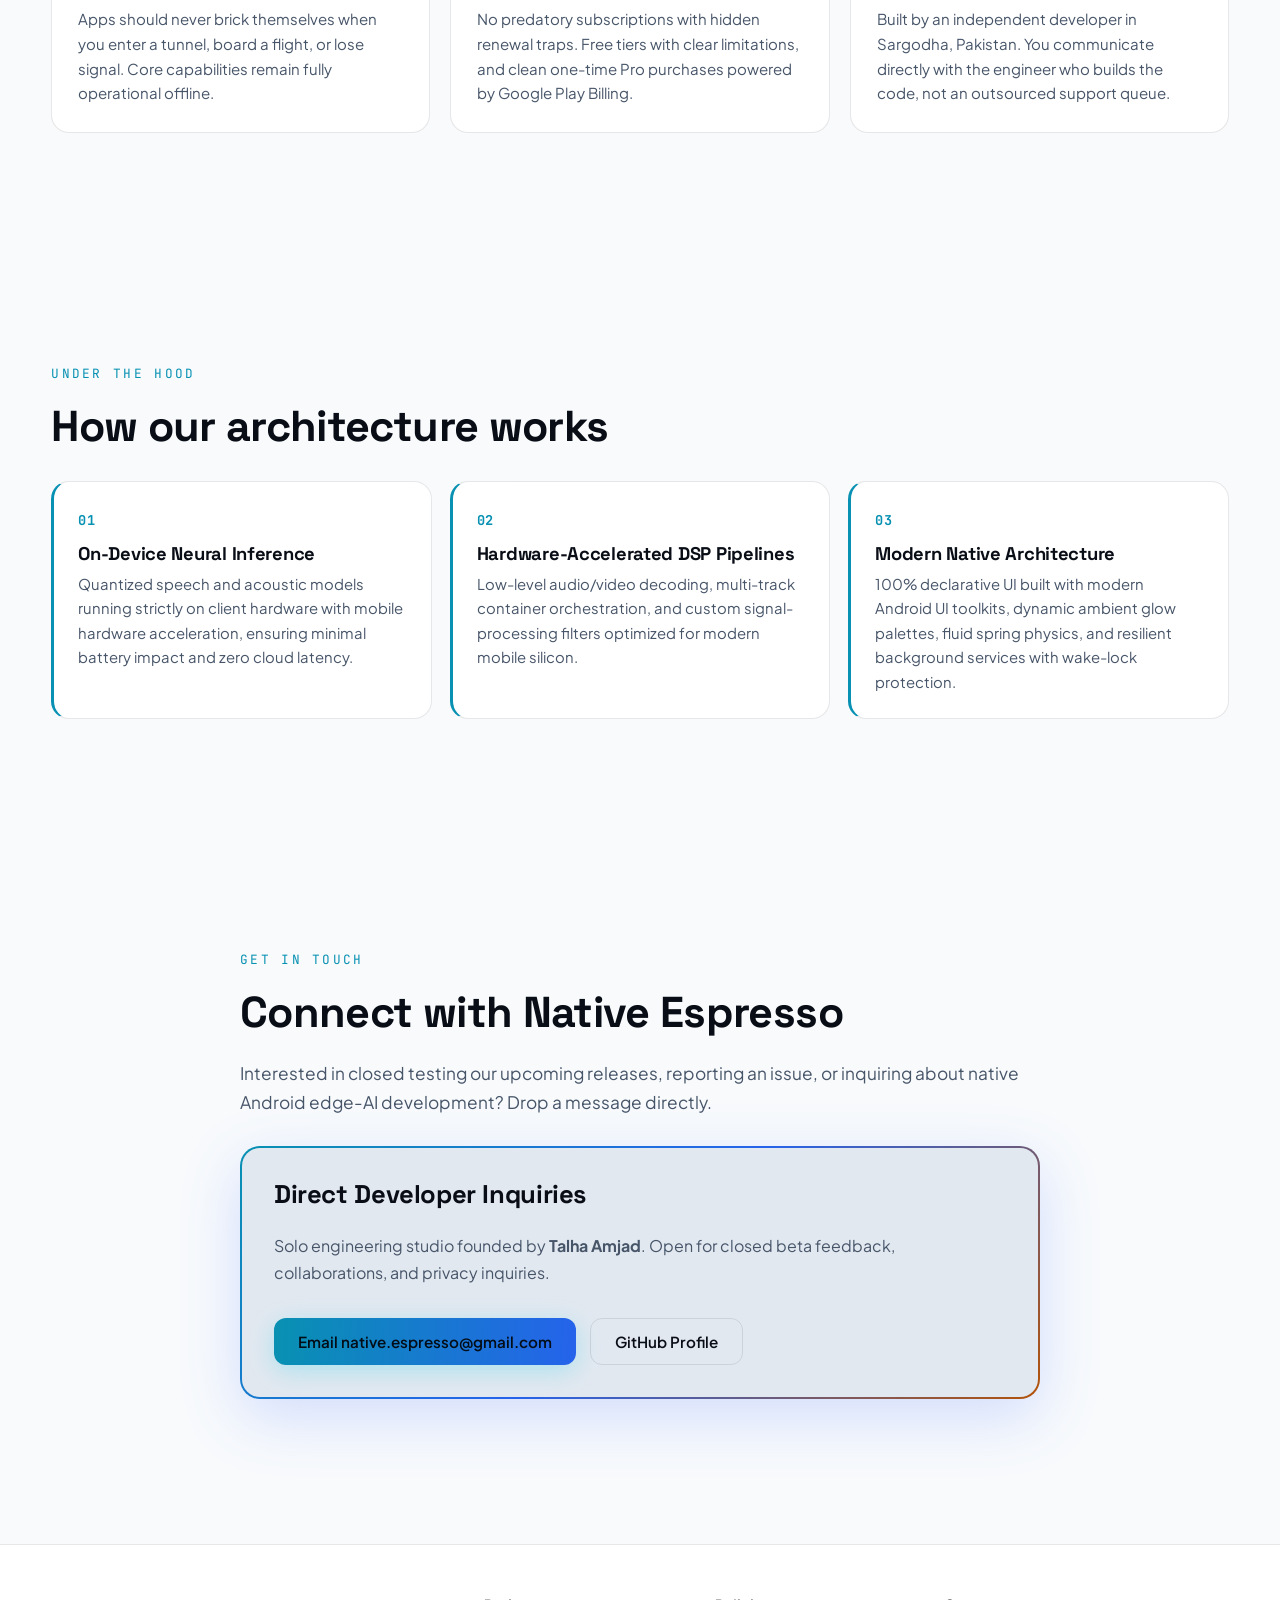
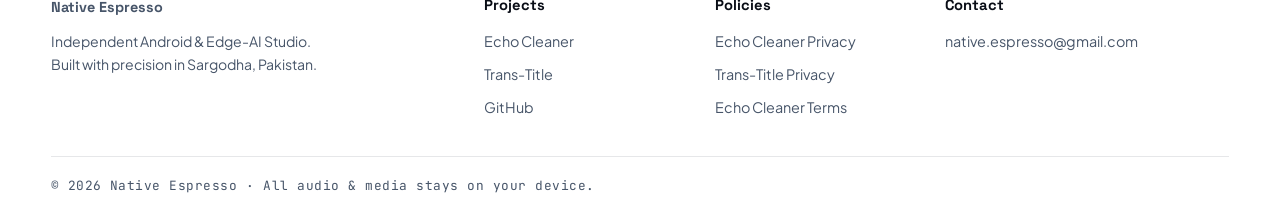
==== commit c79a2c84: "feat: integrate Azure Functions backend with Resend/Brevo cascade, smart queue widget, QR generator," ====
--- a/index.html
+++ b/index.html
@@ -33,6 +33,7 @@
     <nav class="links" id="menu" aria-label="Primary">
       <a href="#projects">Projects</a>
       <a href="#beta-queue">Testing Queue</a>
+      <a href="#support">Support &amp; Diagnostic</a>
       <a href="#philosophy">Philosophy</a>
       <a href="#tech">Tech Stack</a>
       <a href="#contact">Contact</a>
@@ -167,42 +168,113 @@
     <h2 class="reveal">Join the Closed Testing Squad</h2>
     <p class="lede reveal">We are actively preparing major Android production tracks for <strong>Trans-Title (v1.0.16)</strong> and <strong>Echo Cleaner</strong>. Join our closed testing group to test unreleased builds directly via Google Play, influence feature roadmaps, and receive complimentary lifetime Pro perks.</p>
 
-    <div class="grid plans" style="grid-template-columns:1.2fr 1fr;margin-top:32px;max-width:1000px;">
+    <div style="margin-top:32px;">
+      <!-- Interactive Cloud Testing Queue Widget -->
+      <div data-beta-widget data-app-id="trans-title" data-app-name="Trans-Title &amp; Echo Cleaner"></div>
+    </div>
+
+    <div class="grid plans" style="grid-template-columns:1fr 1fr;margin-top:28px;">
       <article class="plan plan-pro reveal" style="align-items:flex-start;">
-        <span class="tag">Active Recruitment</span>
-        <h3 style="font-size:1.5rem;">Google Play Closed Testing Queue</h3>
-        <p style="color:var(--muted);font-size:.95rem;line-height:1.6;">
+        <span class="tag">Cohort Perks</span>
+        <h3 style="font-size:1.35rem;">Why Join Our Closed Testing?</h3>
+        <p style="color:var(--muted);font-size:.93rem;line-height:1.6;">
           Google Play requires verified active testers before public store publication. By joining our testing track, you test raw on-device AI performance on real hardware and provide valuable telemetry and feedback.
         </p>
-        <ul style="margin:10px 0 16px;">
+        <ul style="margin:10px 0 0;">
           <li class="yes">Direct Google Play Store track invitation</li>
           <li class="yes">Access to Trans-Title v1.0.16 &amp; Echo Cleaner beta builds</li>
           <li class="yes">Free lifetime Pro upgrade for active test contributors</li>
           <li class="yes">Direct communication with the lead engineer</li>
         </ul>
-        <a class="btn btn-primary" href="mailto:native.espresso@gmail.com?subject=Join%20Closed%20Testing%20Queue&body=Hi%20Native%20Espresso%20Team%2C%0A%0AI%20would%20like%20to%20join%20the%20Google%20Play%20Closed%20Testing%20track%20for%3A%0A%5B%20%5D%20Trans-Title%0A%5B%20%5D%20Echo%20Cleaner%0A%0AMy%20Google%20Play%20Email%3A%20%0AMy%20Device%20Model%3A%20%0A%0AThank%20you!">Join the Closed Testing Queue →</a>
       </article>
 
       <article class="plan reveal" style="align-items:flex-start;">
-        <h3 style="font-size:1.3rem;">How It Works</h3>
+        <h3 style="font-size:1.3rem;">How Closed Testing Works</h3>
         <ol class="steps" style="grid-template-columns:1fr;margin-top:14px;gap:12px;width:100%;">
           <li style="padding:16px;">
             <b class="mono">STEP 01</b>
-            <h4 style="font-size:1rem;margin:6px 0 4px;color:var(--ink);">Send Your Play Account</h4>
-            <p style="font-size:.85rem;color:var(--muted);">Email us your Google Play Store email and device model.</p>
+            <h4 style="font-size:1rem;margin:6px 0 4px;color:var(--ink);">Submit Your Play Account</h4>
+            <p style="font-size:.85rem;color:var(--muted);">Submit your Google Play email above to reserve your spot.</p>
           </li>
           <li style="padding:16px;">
             <b class="mono">STEP 02</b>
-            <h4 style="font-size:1rem;margin:6px 0 4px;color:var(--ink);">Receive Direct Opt-In Link</h4>
-            <p style="font-size:.85rem;color:var(--muted);">We add you to the authorized testing group and send your Play Store opt-in URL.</p>
+            <h4 style="font-size:1rem;margin:6px 0 4px;color:var(--ink);">Automatic Approval &amp; QR Code</h4>
+            <p style="font-size:.85rem;color:var(--muted);">Once provisioned, return here to scan your instant Play Store QR Code or check your inbox.</p>
           </li>
           <li style="padding:16px;">
             <b class="mono">STEP 03</b>
             <h4 style="font-size:1rem;margin:6px 0 4px;color:var(--ink);">Install, Test &amp; Shape</h4>
-            <p style="font-size:.85rem;color:var(--muted);">Download via Google Play, test speech &amp; audio tools, and help us finalize the release.</p>
+            <p style="font-size:.85rem;color:var(--muted);">Download via Google Play, test on-device tools, and help us finalize the public release.</p>
           </li>
         </ol>
       </article>
+    </div>
+  </div>
+</section>
+
+<!-- SUPPORT & ISSUE DIAGNOSTIC PORTAL -->
+<section id="support" class="section" data-accent="cyan">
+  <div class="wrap">
+    <p class="kicker reveal">Self-Service Diagnostic &amp; Issue Portal</p>
+    <h2 class="reveal">Having Trouble Installing or Running an App?</h2>
+    <p class="lede reveal">Whether Microsoft Store is stuck downloading our Windows desktop app, or an Android build encountered an issue — troubleshoot immediately below or submit a ticket directly to our engineering studio.</p>
+
+    <div class="support-portal reveal" data-support-portal>
+      <div id="issue-alert" data-issue-alert></div>
+      <div class="support-grid">
+        <!-- Left: Diagnostic Helper -->
+        <div>
+          <h3 style="font-size:1.15rem;margin-bottom:12px;">Instant Self-Service Diagnostics</h3>
+          <p style="color:var(--muted);font-size:.92rem;margin-bottom:16px;">Select the symptom you are experiencing for immediate resolution instructions before submitting a ticket:</p>
+          <div class="form-row">
+            <label for="issue-category-sel">Common Troubleshooting Scenarios:</label>
+            <select id="issue-category-sel" class="form-select" data-issue-category>
+              <option value="">-- Choose an issue for instant tips --</option>
+              <option value="windows-store">Windows: Microsoft Store download stuck or failing</option>
+              <option value="android-install">Android: Google Play Closed Testing track not showing app</option>
+              <option value="audio-permission">Audio: Missing microphone or storage permission error</option>
+            </select>
+          </div>
+          <div data-dynamic-troubleshooting></div>
+        </div>
+
+        <!-- Right: Direct Cloud Issue Ticket Submission -->
+        <div>
+          <h3 style="font-size:1.15rem;margin-bottom:12px;">Submit a Support Ticket to Cloud</h3>
+          <form data-issue-form>
+            <div class="form-row">
+              <label for="sup-email">Your Contact Email:</label>
+              <input type="email" id="sup-email" name="email" required placeholder="name@example.com" class="queue-input" autocomplete="email">
+            </div>
+            <div style="display:grid;grid-template-columns:1fr 1fr;gap:12px;">
+              <div class="form-row">
+                <label for="sup-app">Application:</label>
+                <select id="sup-app" name="appId" class="form-select">
+                  <option value="trans-title">Trans-Title</option>
+                  <option value="echo-cleaner">Echo Cleaner</option>
+                  <option value="company">Other / Studio</option>
+                </select>
+              </div>
+              <div class="form-row">
+                <label for="sup-platform">Platform:</label>
+                <select id="sup-platform" name="platform" class="form-select">
+                  <option value="Android">Android</option>
+                  <option value="Windows">Windows Desktop</option>
+                  <option value="iOS">iOS</option>
+                </select>
+              </div>
+            </div>
+            <div class="form-row">
+              <label for="sup-desc">Issue Description &amp; Error Details:</label>
+              <textarea id="sup-desc" name="description" required placeholder="Describe what happened, any error code, or device model..." class="form-textarea"></textarea>
+            </div>
+            <button type="submit" class="btn btn-primary" style="width:100%;margin-top:6px;">
+              <span>Submit Issue Report</span>
+              <svg viewBox="0 0 24 24" width="18" height="18" fill="none" stroke="currentColor" stroke-width="2" stroke-linecap="round" stroke-linejoin="round" aria-hidden="true"><line x1="22" y1="2" x2="11" y2="13"/><polygon points="22 2 15 22 11 13 2 9 22 2"/></svg>
+            </button>
+          </form>
+        </div>
+      </div>
     </div>
   </div>
 </section>
@@ -325,5 +397,6 @@
 </footer>
 
 <script src="assets/main.js"></script>
+<script src="assets/cloud-client.js"></script>
 </body>
 </html>
--- a/assets/company.css
+++ b/assets/company.css
@@ -279,10 +279,102 @@
 .foot-in p { font-size: 0.88rem; margin-top: 10px; }
 .foot-base { margin-top: 36px; padding-top: 18px; border-top: 1px solid var(--line); color: var(--muted); display: flex; gap: 8px; flex-wrap: wrap; }
 
+/* ==========================================================================
+   Interactive Testing Queue & Issue Diagnostic Portal
+   ========================================================================== */
+.queue-card {
+  border: 1px solid var(--line); border-radius: var(--rad); background: var(--surface);
+  padding: clamp(24px, 4vw, 36px); position: relative; overflow: hidden; transition: border-color 0.25s, box-shadow 0.25s;
+}
+.queue-card:hover { border-color: var(--line-strong); }
+.queue-header { margin-bottom: 22px; }
+.queue-badge {
+  display: inline-flex; align-items: center; gap: 8px; font-family: var(--font-m); font-size: 0.74rem;
+  padding: 4px 12px; border-radius: 999px; background: var(--overlay); border: 1px solid var(--line);
+  color: var(--cyan); margin-bottom: 14px; text-transform: uppercase; letter-spacing: 0.08em;
+}
+.queue-badge.pending { color: var(--espresso); border-color: rgba(245, 158, 11, 0.3); }
+.queue-badge.approved { color: var(--green); border-color: rgba(16, 185, 129, 0.3); background: rgba(16, 185, 129, 0.08); }
+
+.pulse-dot { width: 8px; height: 8px; border-radius: 50%; background: var(--cyan); box-shadow: 0 0 10px var(--cyan); animation: pulse 2s infinite; }
+.pulse-dot-amber { width: 8px; height: 8px; border-radius: 50%; background: var(--espresso); box-shadow: 0 0 10px var(--espresso); animation: pulse 2s infinite; }
+@keyframes pulse { 0%, 100% { opacity: 1; transform: scale(1); } 50% { opacity: 0.5; transform: scale(0.85); } }
+
+.queue-desc { color: var(--muted); font-size: 0.95rem; margin-top: 6px; max-width: 60ch; }
+.input-wrap { display: flex; gap: 10px; flex-wrap: wrap; margin-top: 8px; }
+.queue-input {
+  flex: 1; min-width: 260px; background: var(--overlay); border: 1px solid var(--line); border-radius: 12px;
+  padding: 13px 18px; color: var(--ink); font: 500 0.95rem var(--font-b); outline: none; transition: border-color 0.2s, box-shadow 0.2s;
+}
+.queue-input:focus { border-color: var(--cyan); box-shadow: 0 0 0 3px rgba(34, 211, 238, 0.15); }
+.queue-btn { padding: 13px 24px; white-space: nowrap; }
+.queue-meta {
+  display: flex; justify-content: space-between; gap: 12px; flex-wrap: wrap; margin-top: 14px;
+  font-size: 0.78rem; color: var(--muted); font-family: var(--font-m);
+}
+.queue-note { opacity: 0.8; }
+
+/* Approved state deck & QR code */
+.approved-deck {
+  display: grid; grid-template-columns: auto 1fr; gap: 28px; align-items: center; margin-top: 20px;
+  padding-top: 20px; border-top: 1px solid var(--line);
+}
+.qr-box {
+  display: flex; flex-direction: column; align-items: center; gap: 8px; padding: 16px; border-radius: 14px;
+  background: #ffffff; color: #000000; border: 1px solid var(--line); box-shadow: 0 8px 30px rgba(0, 0, 0, 0.25);
+}
+.qr-canvas svg { display: block; border-radius: 4px; }
+.qr-caption { font: 600 0.7rem var(--font-m); color: #334155; text-align: center; text-transform: uppercase; letter-spacing: 0.05em; }
+.approved-actions { display: flex; flex-direction: column; gap: 14px; }
+.steps-mini { display: flex; flex-direction: column; gap: 6px; font-size: 0.88rem; color: var(--muted); }
+.step-m b { color: var(--ink); margin-right: 4px; }
+
+/* Pending state notice */
+.pending-notice {
+  margin-top: 18px; padding: 18px; border-radius: 14px; background: var(--overlay); border: 1px solid var(--line);
+  display: flex; flex-direction: column; gap: 12px;
+}
+.pending-notice p { color: var(--muted); font-size: 0.92rem; }
+.ticket-status-pill {
+  display: flex; align-items: center; gap: 12px; flex-wrap: wrap; font-family: var(--font-m); font-size: 0.82rem; color: var(--espresso);
+}
+.ticket-status-pill b { color: var(--ink); }
+
+/* Support & Diagnostic Portal */
+.support-portal {
+  margin-top: 32px; border: 1px solid var(--line); border-radius: var(--rad); background: var(--surface);
+  padding: clamp(24px, 4vw, 36px); display: flex; flex-direction: column; gap: 24px;
+}
+.support-grid { display: grid; grid-template-columns: 1fr 1fr; gap: 24px; }
+.troubleshoot-box {
+  padding: 18px 22px; border-radius: 14px; background: rgba(34, 211, 238, 0.06); border: 1px solid rgba(34, 211, 238, 0.2);
+  margin-bottom: 16px;
+}
+.tb-title { font: 700 0.94rem var(--font-b); color: var(--cyan); margin-bottom: 8px; }
+.tb-steps { padding-left: 20px; font-size: 0.9rem; color: var(--muted); display: flex; flex-direction: column; gap: 8px; line-height: 1.5; }
+.tb-steps code { font-family: var(--font-m); background: var(--overlay); padding: 2px 6px; border-radius: 4px; color: var(--ink); }
+.tb-steps kbd { font-family: var(--font-m); background: var(--overlay); border: 1px solid var(--line); padding: 1px 5px; border-radius: 4px; font-size: 0.8rem; }
+.form-row { display: flex; flex-direction: column; gap: 6px; margin-bottom: 14px; }
+.form-row label { font-size: 0.86rem; font-weight: 600; color: var(--ink); }
+.form-select, .form-textarea {
+  background: var(--overlay); border: 1px solid var(--line); border-radius: 10px; padding: 11px 14px;
+  color: var(--ink); font: 400 0.92rem var(--font-b); outline: none; transition: border-color 0.2s;
+}
+.form-select:focus, .form-textarea:focus { border-color: var(--cyan); }
+.form-textarea { resize: vertical; min-height: 90px; }
+.alert-success {
+  padding: 18px 22px; border-radius: 14px; background: rgba(16, 185, 129, 0.1); border: 1px solid rgba(16, 185, 129, 0.3);
+  color: var(--ink);
+}
+.alert-success b { color: var(--green); display: block; margin-bottom: 4px; font-size: 1rem; }
+.alert-success p { color: var(--muted); font-size: 0.92rem; margin: 0; }
+
 /* Responsive */
 @media (max-width: 960px) {
   .cards { grid-template-columns: 1fr 1fr; }
   .foot-in { grid-template-columns: 1fr 1fr; }
+  .support-grid { grid-template-columns: 1fr; }
+  .approved-deck { grid-template-columns: 1fr; justify-items: center; text-align: center; }
 }
 @media (max-width: 720px) {
   .burger { display: flex; }
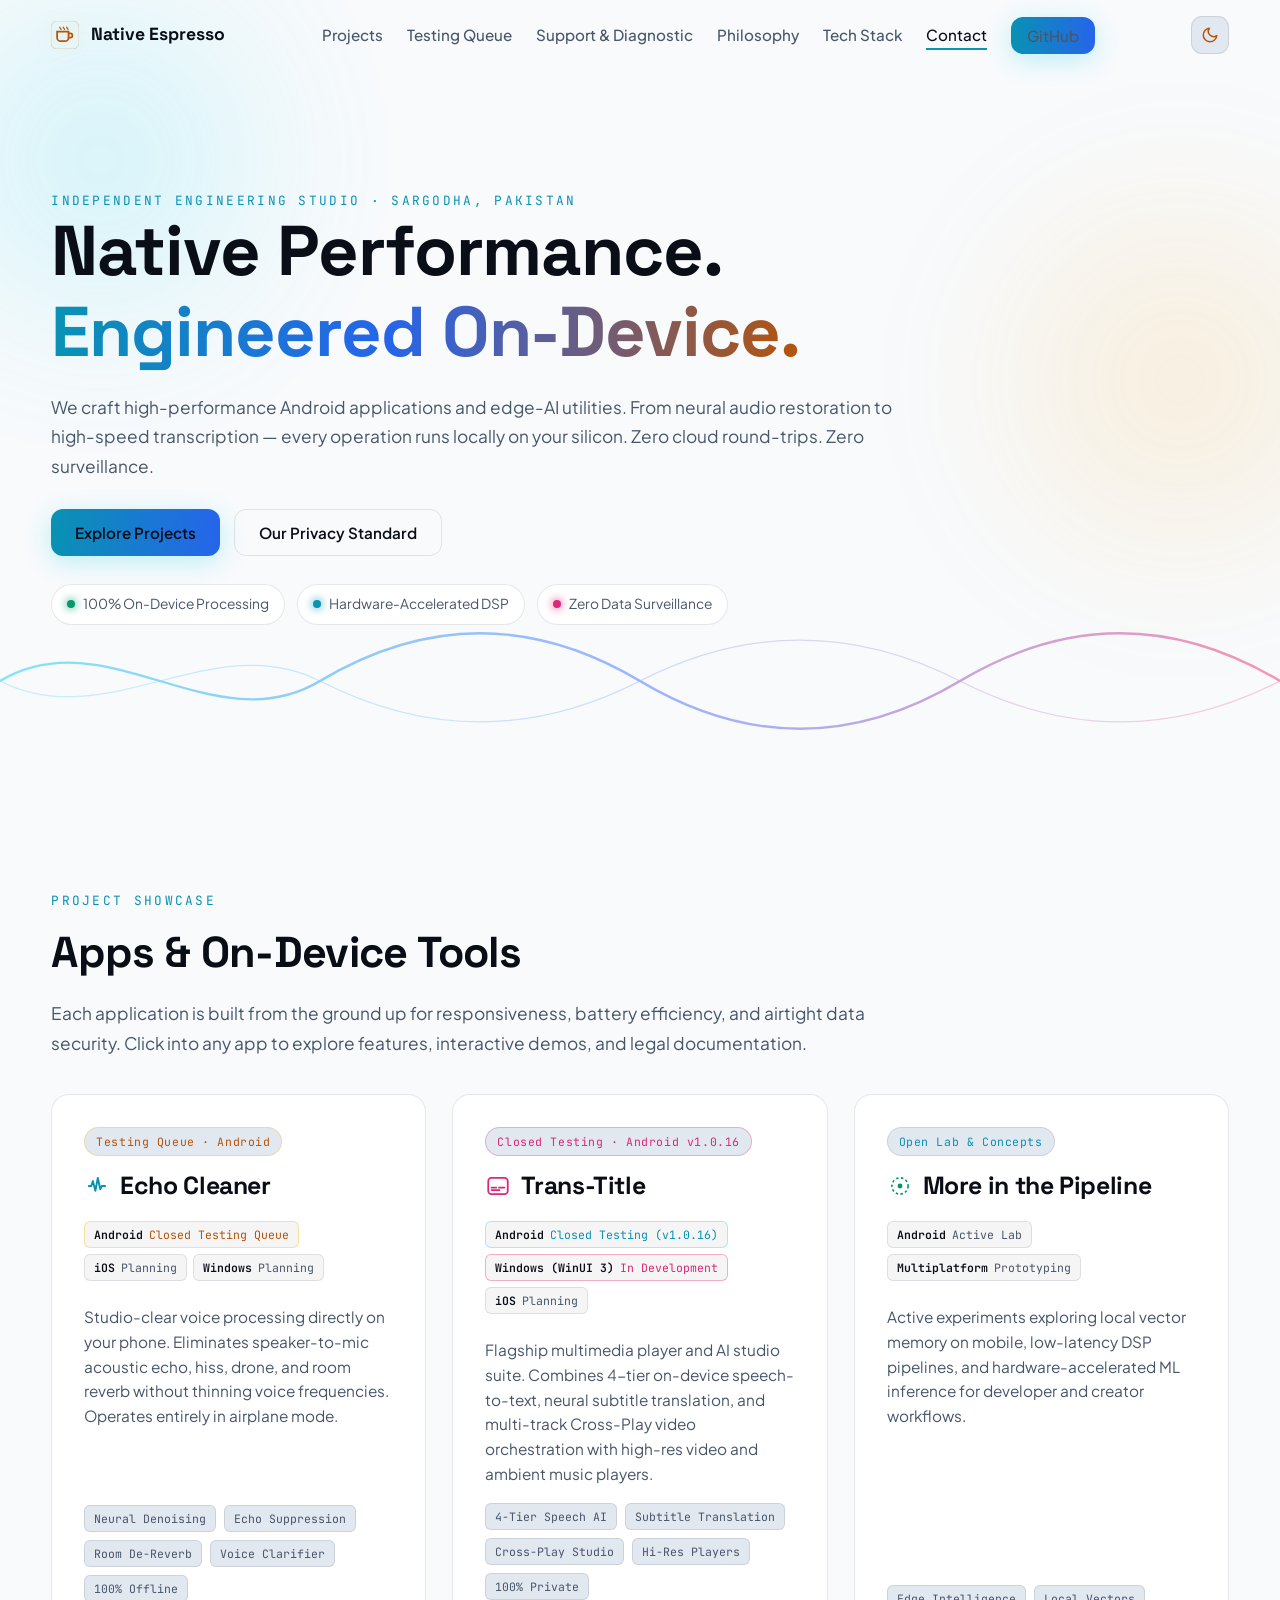
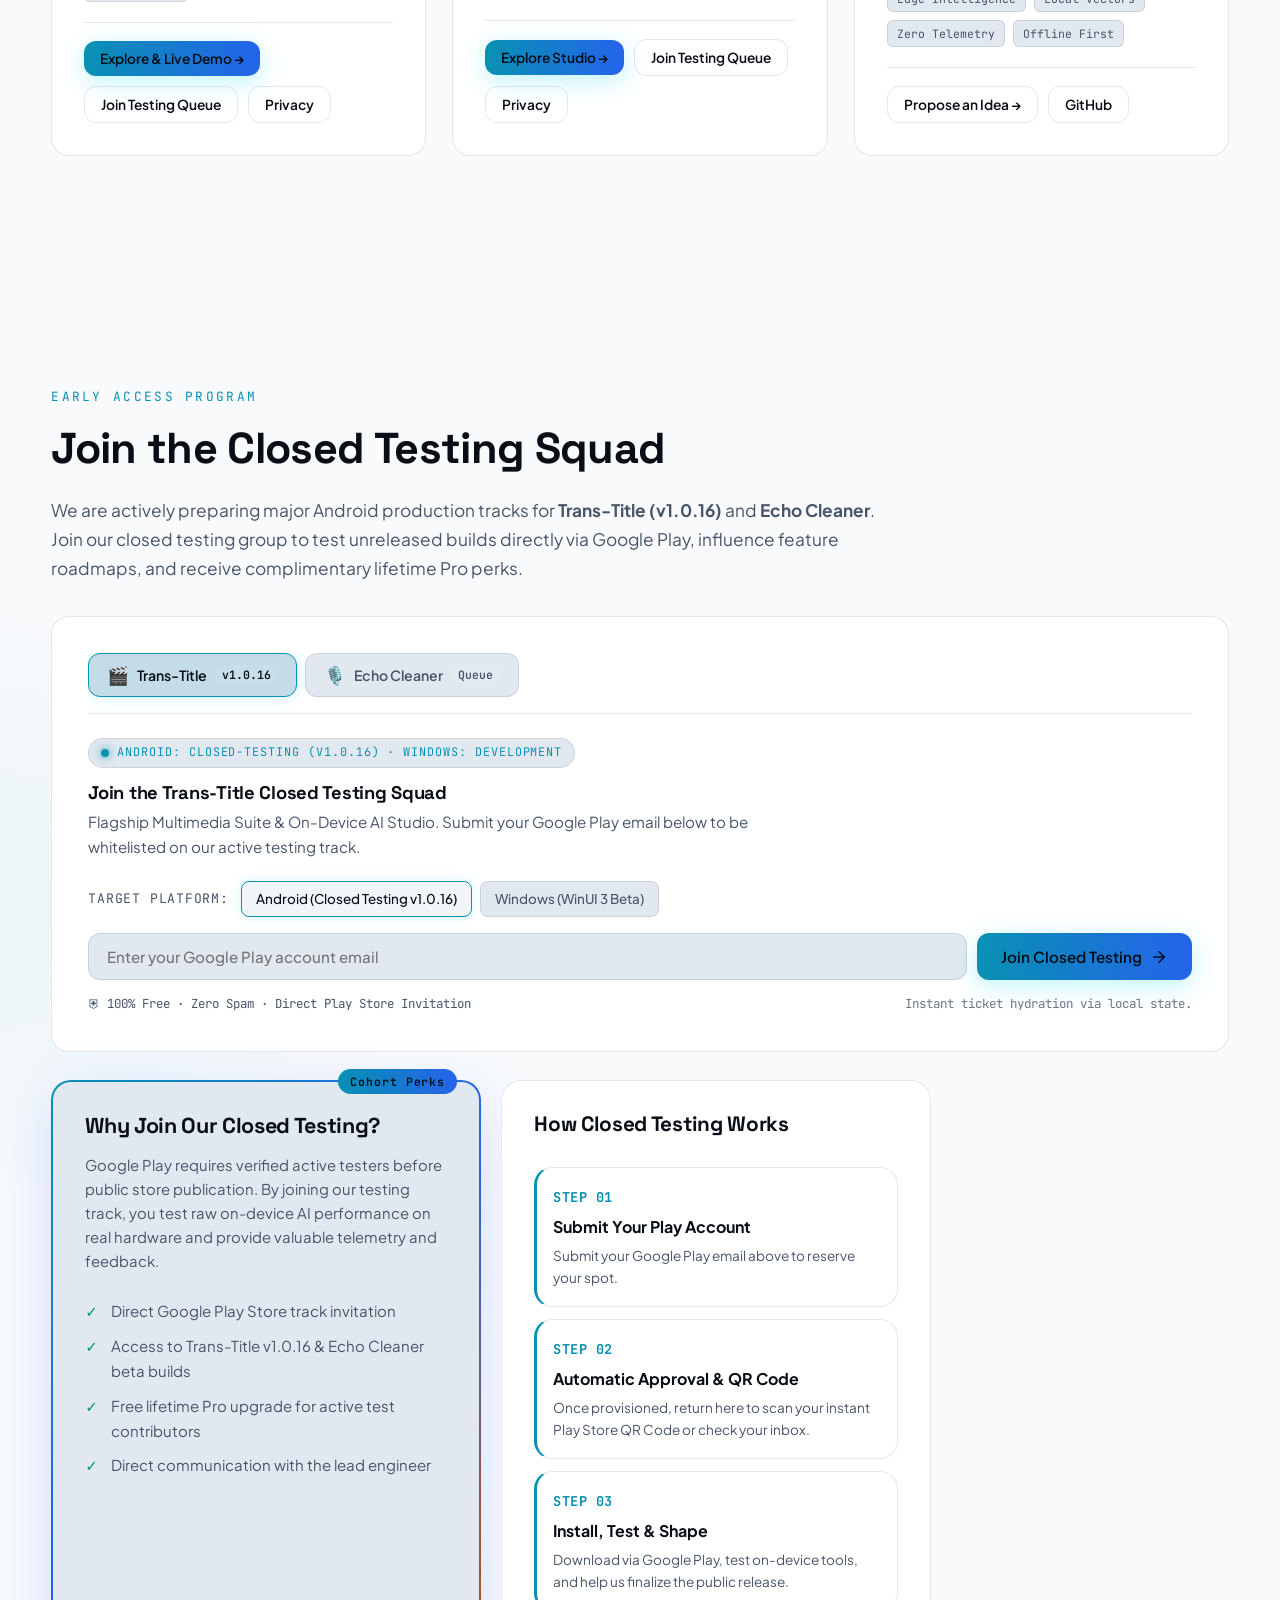
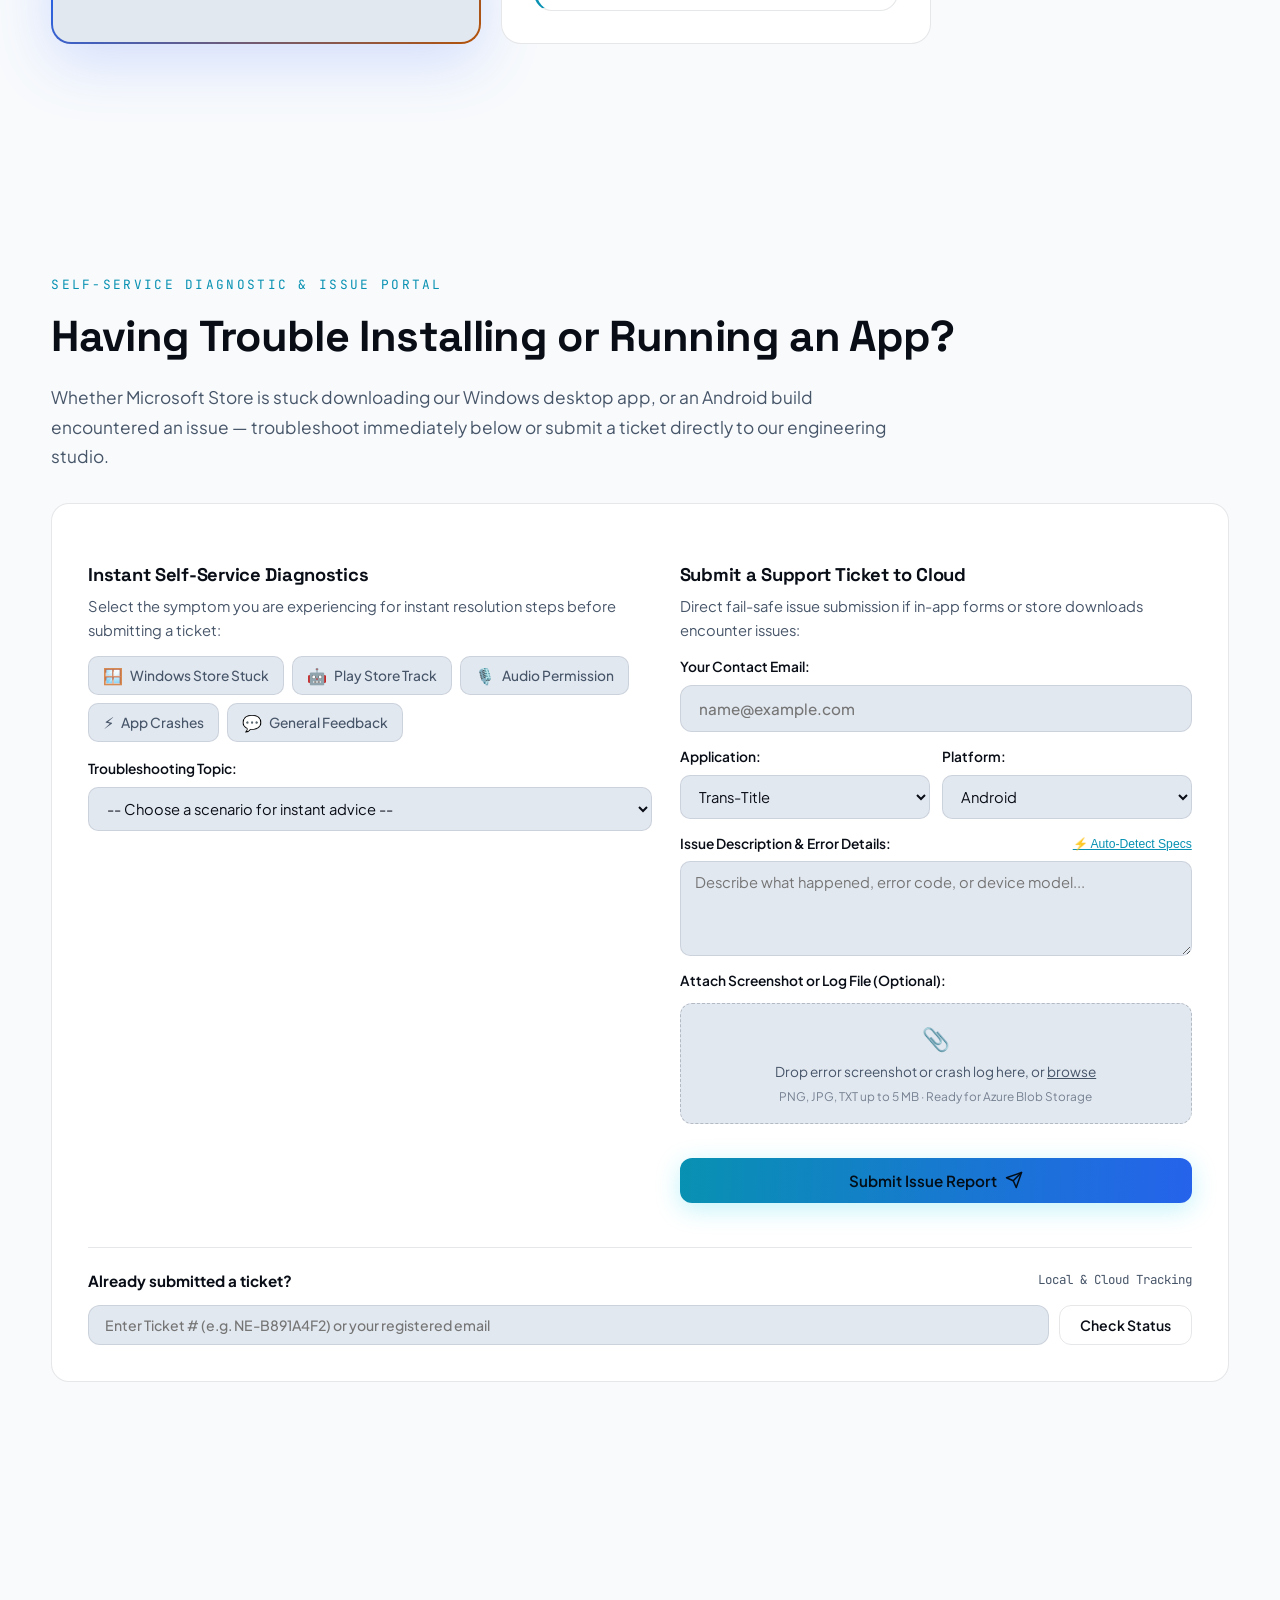
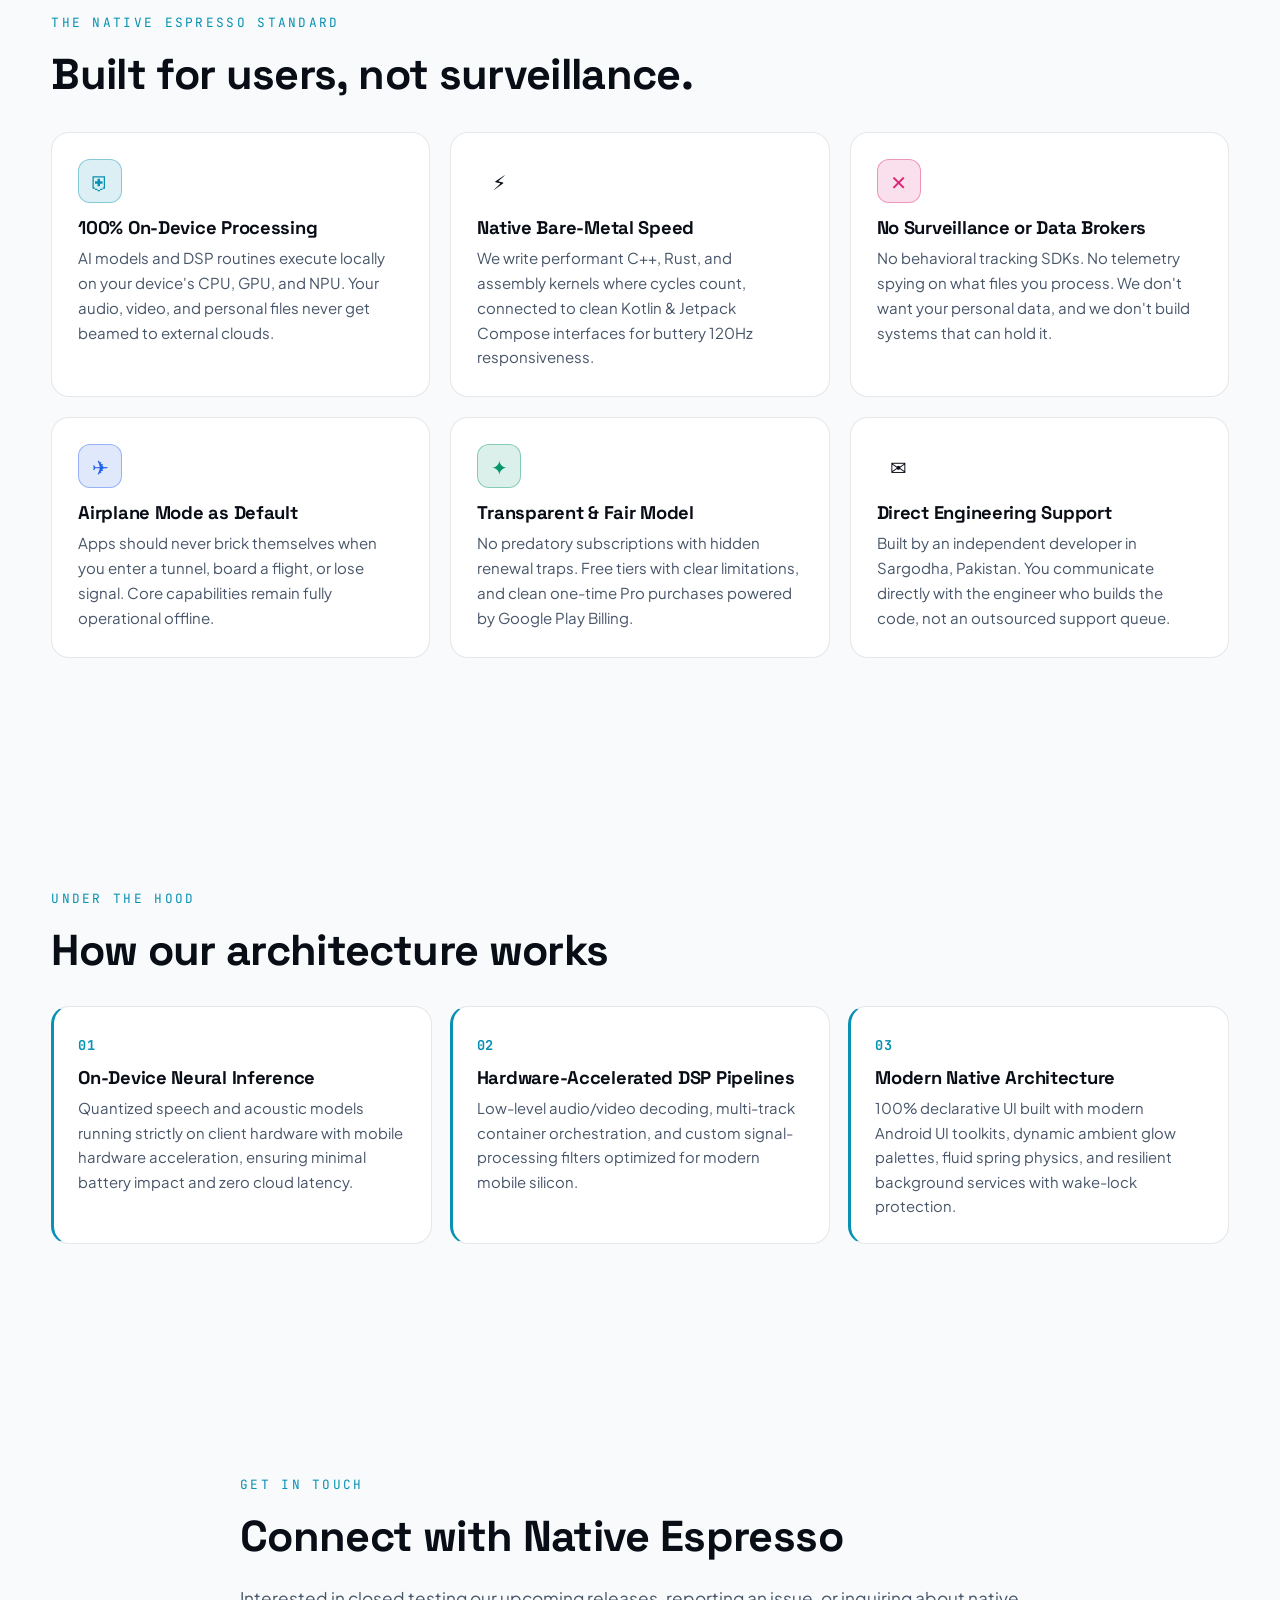
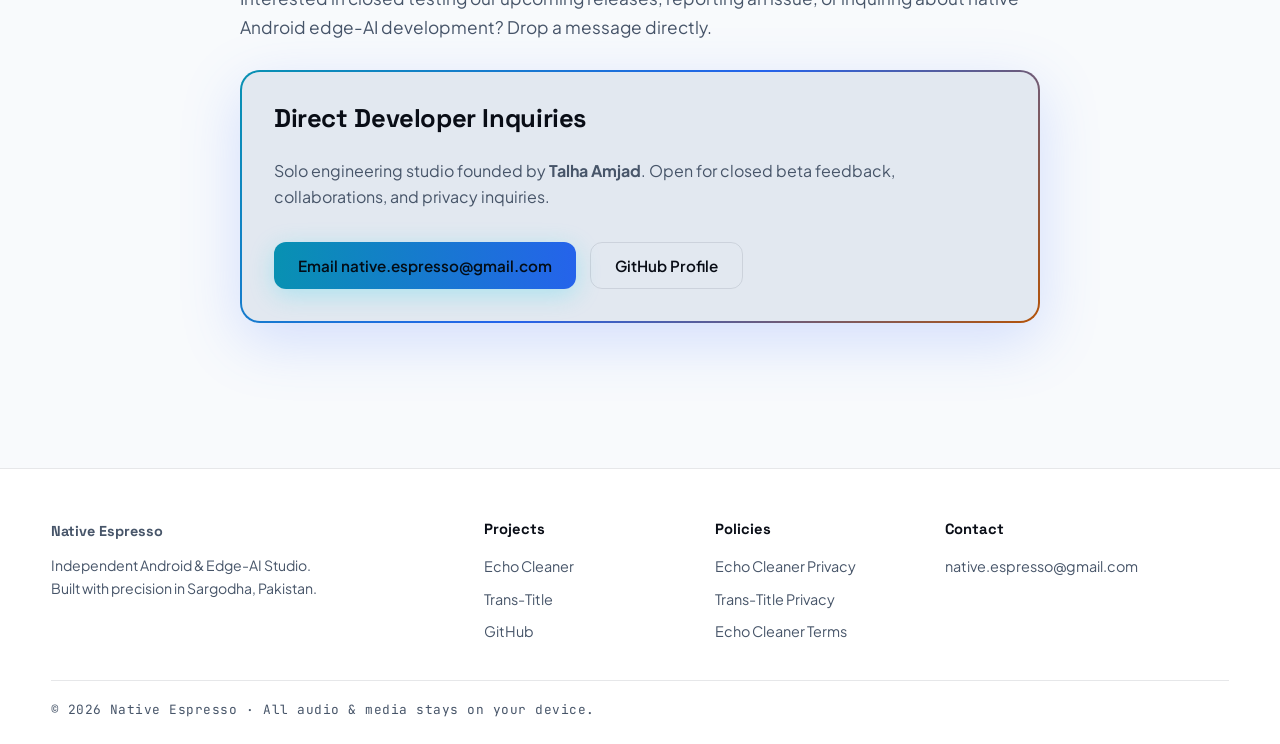
==== commit 548c351b: "feat(gui): upgrade Closed Testing Queue and Support Diagnostic Portal with interactive pills, file d" ====
--- a/index.html
+++ b/index.html
@@ -224,15 +224,21 @@
       <div class="support-grid">
         <!-- Left: Diagnostic Helper -->
         <div>
-          <h3 style="font-size:1.15rem;margin-bottom:12px;">Instant Self-Service Diagnostics</h3>
-          <p style="color:var(--muted);font-size:.92rem;margin-bottom:16px;">Select the symptom you are experiencing for immediate resolution instructions before submitting a ticket:</p>
+          <h3 style="font-size:1.15rem;margin-bottom:8px;">Instant Self-Service Diagnostics</h3>
+          <p style="color:var(--muted);font-size:.92rem;margin-bottom:14px;">Select the symptom you are experiencing for instant resolution steps before submitting a ticket:</p>
+          
+          <!-- Interactive Clickable Symptom Pills -->
+          <div class="symptom-pills" data-symptom-pills></div>
+
           <div class="form-row">
-            <label for="issue-category-sel">Common Troubleshooting Scenarios:</label>
+            <label for="issue-category-sel">Troubleshooting Topic:</label>
             <select id="issue-category-sel" class="form-select" data-issue-category>
-              <option value="">-- Choose an issue for instant tips --</option>
+              <option value="">-- Choose a scenario for instant advice --</option>
               <option value="windows-store">Windows: Microsoft Store download stuck or failing</option>
               <option value="android-install">Android: Google Play Closed Testing track not showing app</option>
               <option value="audio-permission">Audio: Missing microphone or storage permission error</option>
+              <option value="app-crash">App Crash: Startup crash or unexpected termination</option>
+              <option value="general">General: Feedback or questions for our lead engineer</option>
             </select>
           </div>
           <div data-dynamic-troubleshooting></div>
@@ -240,7 +246,8 @@
 
         <!-- Right: Direct Cloud Issue Ticket Submission -->
         <div>
-          <h3 style="font-size:1.15rem;margin-bottom:12px;">Submit a Support Ticket to Cloud</h3>
+          <h3 style="font-size:1.15rem;margin-bottom:8px;">Submit a Support Ticket to Cloud</h3>
+          <p style="color:var(--muted);font-size:.92rem;margin-bottom:14px;">Direct fail-safe issue submission if in-app forms or store downloads encounter issues:</p>
           <form data-issue-form>
             <div class="form-row">
               <label for="sup-email">Your Contact Email:</label>
@@ -265,15 +272,46 @@
               </div>
             </div>
             <div class="form-row">
-              <label for="sup-desc">Issue Description &amp; Error Details:</label>
-              <textarea id="sup-desc" name="description" required placeholder="Describe what happened, any error code, or device model..." class="form-textarea"></textarea>
+              <label for="sup-desc">
+                <span>Issue Description &amp; Error Details:</span>
+                <button type="button" class="btn-auto-spec" data-auto-detect-specs>⚡ Auto-Detect Specs</button>
+              </label>
+              <textarea id="sup-desc" name="description" required placeholder="Describe what happened, error code, or device model..." class="form-textarea"></textarea>
             </div>
+
+            <!-- Screenshot / Crash Log Dropzone -->
+            <div class="form-row">
+              <label>Attach Screenshot or Log File (Optional):</label>
+              <div class="file-dropzone" data-file-dropzone>
+                <input type="file" data-file-input style="display:none;" accept="image/*,.log,.txt">
+                <div class="dropzone-in">
+                  <span class="drop-ico">📎</span>
+                  <span>Drop error screenshot or crash log here, or <u>browse</u></span>
+                  <span class="drop-hint">PNG, JPG, TXT up to 5 MB · Ready for Azure Blob Storage</span>
+                </div>
+              </div>
+              <div class="file-preview" data-file-preview></div>
+            </div>
+
             <button type="submit" class="btn btn-primary" style="width:100%;margin-top:6px;">
               <span>Submit Issue Report</span>
               <svg viewBox="0 0 24 24" width="18" height="18" fill="none" stroke="currentColor" stroke-width="2" stroke-linecap="round" stroke-linejoin="round" aria-hidden="true"><line x1="22" y1="2" x2="11" y2="13"/><polygon points="22 2 15 22 11 13 2 9 22 2"/></svg>
             </button>
           </form>
         </div>
+      </div>
+
+      <!-- Ticket Status Lookup Tab -->
+      <div class="portal-lookup-tab">
+        <div class="portal-lookup-header">
+          <h4 style="font-size:0.95rem;margin:0;color:var(--ink);">Already submitted a ticket?</h4>
+          <span style="font-size:0.78rem;color:var(--muted);font-family:var(--font-m);">Local &amp; Cloud Tracking</span>
+        </div>
+        <form data-lookup-form class="lookup-form">
+          <input type="text" name="ticketQuery" placeholder="Enter Ticket # (e.g. NE-B891A4F2) or your registered email" class="queue-input" style="flex:1;min-width:260px;padding:10px 16px;font-size:0.88rem;">
+          <button type="submit" class="btn btn-ghost" style="padding:10px 20px;font-size:0.88rem;">Check Status</button>
+        </form>
+        <div data-lookup-result></div>
       </div>
     </div>
   </div>
--- a/assets/company.css
+++ b/assets/company.css
@@ -280,13 +280,39 @@
 .foot-base { margin-top: 36px; padding-top: 18px; border-top: 1px solid var(--line); color: var(--muted); display: flex; gap: 8px; flex-wrap: wrap; }
 
 /* ==========================================================================
-   Interactive Testing Queue & Issue Diagnostic Portal
+   Interactive Testing Queue & Issue Diagnostic Portal (v2.0 Elite GUI)
    ========================================================================== */
 .queue-card {
   border: 1px solid var(--line); border-radius: var(--rad); background: var(--surface);
   padding: clamp(24px, 4vw, 36px); position: relative; overflow: hidden; transition: border-color 0.25s, box-shadow 0.25s;
 }
 .queue-card:hover { border-color: var(--line-strong); }
+
+/* Multi-app tabs */
+.queue-tabs {
+  display: flex; gap: 8px; margin-bottom: 24px; padding-bottom: 16px; border-bottom: 1px solid var(--line); overflow-x: auto;
+}
+.queue-tab {
+  display: inline-flex; align-items: center; gap: 8px; padding: 10px 18px; border-radius: 12px; border: 1px solid var(--line);
+  background: var(--overlay); color: var(--muted); font: 600 0.88rem var(--font-b); cursor: pointer; transition: 0.2s; white-space: nowrap;
+}
+.queue-tab:hover { color: var(--ink); border-color: var(--line-strong); transform: translateY(-1px); }
+.queue-tab.active { background: color-mix(in srgb, var(--cyan) 14%, var(--overlay)); border-color: var(--cyan); color: var(--ink); box-shadow: 0 0 16px rgba(34, 211, 238, 0.2); }
+.tab-icon { font-size: 1.1rem; }
+.tab-pill { font-size: 0.72rem; padding: 2px 7px; border-radius: 999px; background: rgba(255, 255, 255, 0.08); font-family: var(--font-m); }
+
+/* Platform Selector */
+.platform-selector-row { display: flex; align-items: center; gap: 12px; flex-wrap: wrap; margin: 12px 0 16px; }
+.selector-label { font-size: 0.82rem; font-family: var(--font-m); color: var(--muted); text-transform: uppercase; letter-spacing: 0.06em; }
+.platform-pills { display: flex; gap: 8px; flex-wrap: wrap; }
+.platform-pill { position: relative; cursor: pointer; }
+.platform-pill input { position: absolute; opacity: 0; }
+.platform-pill span {
+  display: inline-block; padding: 6px 14px; border-radius: 8px; font-size: 0.84rem; font-weight: 500;
+  border: 1px solid var(--line); background: var(--overlay); color: var(--muted); transition: 0.2s;
+}
+.platform-pill input:checked + span { background: var(--surface-alt); border-color: var(--cyan); color: var(--ink); box-shadow: 0 0 12px rgba(34, 211, 238, 0.2); }
+
 .queue-header { margin-bottom: 22px; }
 .queue-badge {
   display: inline-flex; align-items: center; gap: 8px; font-family: var(--font-m); font-size: 0.74rem;
@@ -314,60 +340,119 @@
 }
 .queue-note { opacity: 0.8; }
 
-/* Approved state deck & QR code */
+/* Approved state deck & QR scanner styling */
 .approved-deck {
   display: grid; grid-template-columns: auto 1fr; gap: 28px; align-items: center; margin-top: 20px;
   padding-top: 20px; border-top: 1px solid var(--line);
 }
 .qr-box {
-  display: flex; flex-direction: column; align-items: center; gap: 8px; padding: 16px; border-radius: 14px;
-  background: #ffffff; color: #000000; border: 1px solid var(--line); box-shadow: 0 8px 30px rgba(0, 0, 0, 0.25);
-}
+  display: flex; flex-direction: column; align-items: center; gap: 10px; padding: 18px; border-radius: 16px;
+  background: #ffffff; color: #000000; border: 1px solid var(--line); box-shadow: 0 10px 35px rgba(0, 0, 0, 0.3);
+}
+.qr-target-frame { position: relative; padding: 8px; }
+.reticle { position: absolute; width: 14px; height: 14px; border: 2.5px solid var(--green); pointer-events: none; }
+.r-tl { top: 0; left: 0; border-right: 0; border-bottom: 0; border-top-left-radius: 5px; }
+.r-tr { top: 0; right: 0; border-left: 0; border-bottom: 0; border-top-right-radius: 5px; }
+.r-bl { bottom: 0; left: 0; border-right: 0; border-top: 0; border-bottom-left-radius: 5px; }
+.r-br { bottom: 0; right: 0; border-left: 0; border-top: 0; border-bottom-right-radius: 5px; }
 .qr-canvas svg { display: block; border-radius: 4px; }
-.qr-caption { font: 600 0.7rem var(--font-m); color: #334155; text-align: center; text-transform: uppercase; letter-spacing: 0.05em; }
-.approved-actions { display: flex; flex-direction: column; gap: 14px; }
-.steps-mini { display: flex; flex-direction: column; gap: 6px; font-size: 0.88rem; color: var(--muted); }
+.qr-caption { font: 700 0.72rem var(--font-m); color: #1e293b; text-align: center; text-transform: uppercase; letter-spacing: 0.06em; }
+
+.approved-actions { display: flex; flex-direction: column; gap: 16px; }
+.steps-mini { display: flex; flex-direction: column; gap: 8px; font-size: 0.9rem; color: var(--muted); }
 .step-m b { color: var(--ink); margin-right: 4px; }
+.approved-btn-row { display: flex; gap: 12px; flex-wrap: wrap; align-items: center; }
+.ticket-footer-actions { display: flex; align-items: center; gap: 8px; font-size: 0.82rem; }
+.btn-text-action { background: none; border: 0; color: var(--muted); cursor: pointer; text-decoration: underline; font: inherit; padding: 0; }
+.btn-text-action:hover { color: var(--cyan); }
+.sep { color: var(--line-strong); }
 
 /* Pending state notice */
 .pending-notice {
-  margin-top: 18px; padding: 18px; border-radius: 14px; background: var(--overlay); border: 1px solid var(--line);
-  display: flex; flex-direction: column; gap: 12px;
-}
-.pending-notice p { color: var(--muted); font-size: 0.92rem; }
+  margin-top: 18px; padding: 20px; border-radius: 14px; background: var(--overlay); border: 1px solid var(--line);
+  display: flex; flex-direction: column; gap: 14px;
+}
+.pending-notice p { color: var(--muted); font-size: 0.94rem; margin: 0; }
 .ticket-status-pill {
-  display: flex; align-items: center; gap: 12px; flex-wrap: wrap; font-family: var(--font-m); font-size: 0.82rem; color: var(--espresso);
-}
-.ticket-status-pill b { color: var(--ink); }
-
-/* Support & Diagnostic Portal */
+  display: flex; align-items: center; justify-content: space-between; gap: 12px; flex-wrap: wrap;
+  padding-top: 14px; border-top: 1px solid var(--line);
+}
+.pill-label { font-family: var(--font-m); font-size: 0.82rem; color: var(--espresso); }
+.pill-label b { color: var(--ink); }
+.pill-buttons { display: flex; gap: 8px; flex-wrap: wrap; }
+
+/* Support & Diagnostic Portal (v2.0) */
 .support-portal {
   margin-top: 32px; border: 1px solid var(--line); border-radius: var(--rad); background: var(--surface);
   padding: clamp(24px, 4vw, 36px); display: flex; flex-direction: column; gap: 24px;
 }
-.support-grid { display: grid; grid-template-columns: 1fr 1fr; gap: 24px; }
+
+/* Symptom Pills */
+.symptom-pills { display: flex; gap: 8px; flex-wrap: wrap; margin-bottom: 16px; }
+.symptom-pill {
+  display: inline-flex; align-items: center; gap: 7px; padding: 8px 14px; border-radius: 10px; border: 1px solid var(--line);
+  background: var(--overlay); color: var(--muted); font: 500 0.86rem var(--font-b); cursor: pointer; transition: 0.2s;
+}
+.symptom-pill:hover { color: var(--ink); border-color: var(--line-strong); transform: translateY(-1px); }
+.symptom-pill.active { background: color-mix(in srgb, var(--cyan) 12%, var(--overlay)); border-color: var(--cyan); color: var(--ink); box-shadow: 0 0 14px rgba(34, 211, 238, 0.2); }
+.pill-ico { font-size: 1rem; }
+
+.support-grid { display: grid; grid-template-columns: 1.1fr 1fr; gap: 28px; }
 .troubleshoot-box {
   padding: 18px 22px; border-radius: 14px; background: rgba(34, 211, 238, 0.06); border: 1px solid rgba(34, 211, 238, 0.2);
-  margin-bottom: 16px;
+  margin-bottom: 16px; animation: rise 0.4s ease forwards;
 }
 .tb-title { font: 700 0.94rem var(--font-b); color: var(--cyan); margin-bottom: 8px; }
 .tb-steps { padding-left: 20px; font-size: 0.9rem; color: var(--muted); display: flex; flex-direction: column; gap: 8px; line-height: 1.5; }
 .tb-steps code { font-family: var(--font-m); background: var(--overlay); padding: 2px 6px; border-radius: 4px; color: var(--ink); }
 .tb-steps kbd { font-family: var(--font-m); background: var(--overlay); border: 1px solid var(--line); padding: 1px 5px; border-radius: 4px; font-size: 0.8rem; }
+
 .form-row { display: flex; flex-direction: column; gap: 6px; margin-bottom: 14px; }
-.form-row label { font-size: 0.86rem; font-weight: 600; color: var(--ink); }
+.form-row label { font-size: 0.86rem; font-weight: 600; color: var(--ink); display: flex; justify-content: space-between; align-items: center; }
 .form-select, .form-textarea {
   background: var(--overlay); border: 1px solid var(--line); border-radius: 10px; padding: 11px 14px;
-  color: var(--ink); font: 400 0.92rem var(--font-b); outline: none; transition: border-color 0.2s;
-}
-.form-select:focus, .form-textarea:focus { border-color: var(--cyan); }
-.form-textarea { resize: vertical; min-height: 90px; }
-.alert-success {
-  padding: 18px 22px; border-radius: 14px; background: rgba(16, 185, 129, 0.1); border: 1px solid rgba(16, 185, 129, 0.3);
-  color: var(--ink);
-}
-.alert-success b { color: var(--green); display: block; margin-bottom: 4px; font-size: 1rem; }
-.alert-success p { color: var(--muted); font-size: 0.92rem; margin: 0; }
+  color: var(--ink); font: 400 0.92rem var(--font-b); outline: none; transition: border-color 0.2s, box-shadow 0.2s;
+}
+.form-select:focus, .form-textarea:focus { border-color: var(--cyan); box-shadow: 0 0 0 3px rgba(34, 211, 238, 0.15); }
+.form-textarea { resize: vertical; min-height: 95px; }
+
+/* File Dropzone */
+.file-dropzone {
+  border: 1.5px dashed var(--line-strong); border-radius: 12px; background: var(--overlay); padding: 16px;
+  text-align: center; cursor: pointer; transition: 0.25s; margin-top: 4px;
+}
+.file-dropzone:hover, .file-dropzone.dragover { border-color: var(--cyan); background: color-mix(in srgb, var(--cyan) 6%, var(--overlay)); }
+.dropzone-in { display: flex; flex-direction: column; align-items: center; gap: 4px; color: var(--muted); font-size: 0.85rem; }
+.drop-ico { font-size: 1.4rem; color: var(--cyan); }
+.drop-hint { font-size: 0.74rem; opacity: 0.7; }
+.file-preview { margin-top: 8px; display: flex; flex-direction: column; gap: 8px; align-items: flex-start; }
+.file-chip {
+  display: inline-flex; align-items: center; gap: 8px; padding: 5px 12px; border-radius: 8px;
+  background: var(--surface-alt); border: 1px solid var(--line); font-size: 0.82rem; color: var(--ink);
+}
+.chip-remove { background: none; border: 0; color: var(--magenta); cursor: pointer; font-size: 0.9rem; padding: 0 2px; }
+.preview-thumb { max-height: 70px; border-radius: 6px; border: 1px solid var(--line); }
+
+/* Quick Action Buttons inside form */
+.btn-auto-spec { font-size: 0.76rem; color: var(--cyan); background: none; border: 0; cursor: pointer; text-decoration: underline; padding: 0; }
+.btn-auto-spec:hover { color: var(--ink); }
+
+/* Ticket Status Lookup Card */
+.portal-lookup-tab { margin-top: 20px; padding-top: 20px; border-top: 1px solid var(--line); }
+.portal-lookup-header { display: flex; justify-content: space-between; align-items: center; flex-wrap: wrap; gap: 8px; margin-bottom: 12px; }
+.lookup-form { display: flex; gap: 10px; flex-wrap: wrap; }
+
+.ticket-status-card {
+  padding: 18px 22px; border-radius: 14px; background: var(--overlay); border: 1px solid var(--line);
+  display: flex; flex-direction: column; gap: 8px; margin-top: 14px; animation: rise 0.4s ease;
+}
+.tsc-head { display: flex; justify-content: space-between; align-items: center; }
+.tsc-num { font-family: var(--font-m); font-weight: 700; color: var(--cyan); font-size: 1.05rem; }
+.tsc-badge { font-family: var(--font-m); font-size: 0.74rem; padding: 3px 9px; border-radius: 999px; background: rgba(16, 185, 129, 0.15); color: var(--green); border: 1px solid rgba(16, 185, 129, 0.3); }
+.tsc-detail { font-size: 0.86rem; color: var(--muted); margin: 0; }
+.tsc-detail b { color: var(--ink); }
+.tsc-note { font-size: 0.84rem; color: var(--muted); margin: 0; line-height: 1.5; }
+.ticket-status-card.not-found { border-color: rgba(244, 63, 123, 0.3); background: rgba(244, 63, 123, 0.05); }
 
 /* Responsive */
 @media (max-width: 960px) {
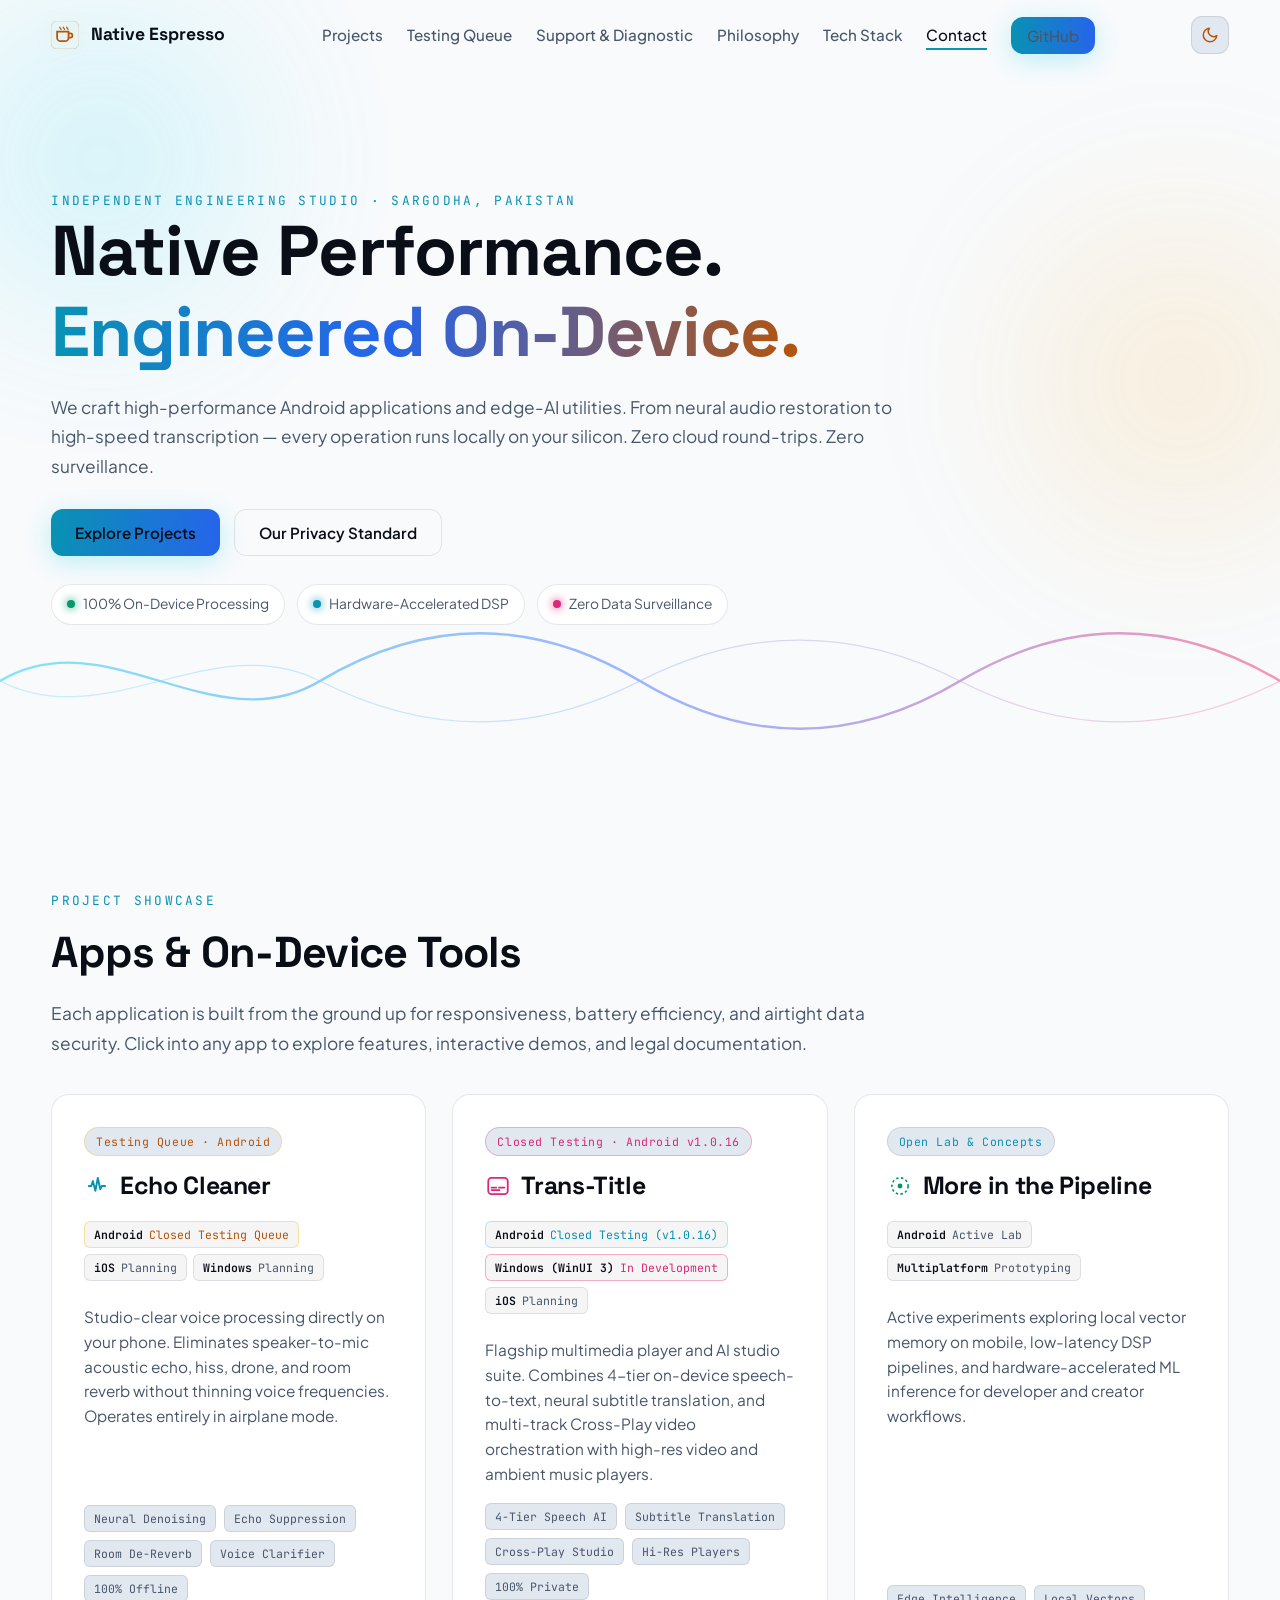
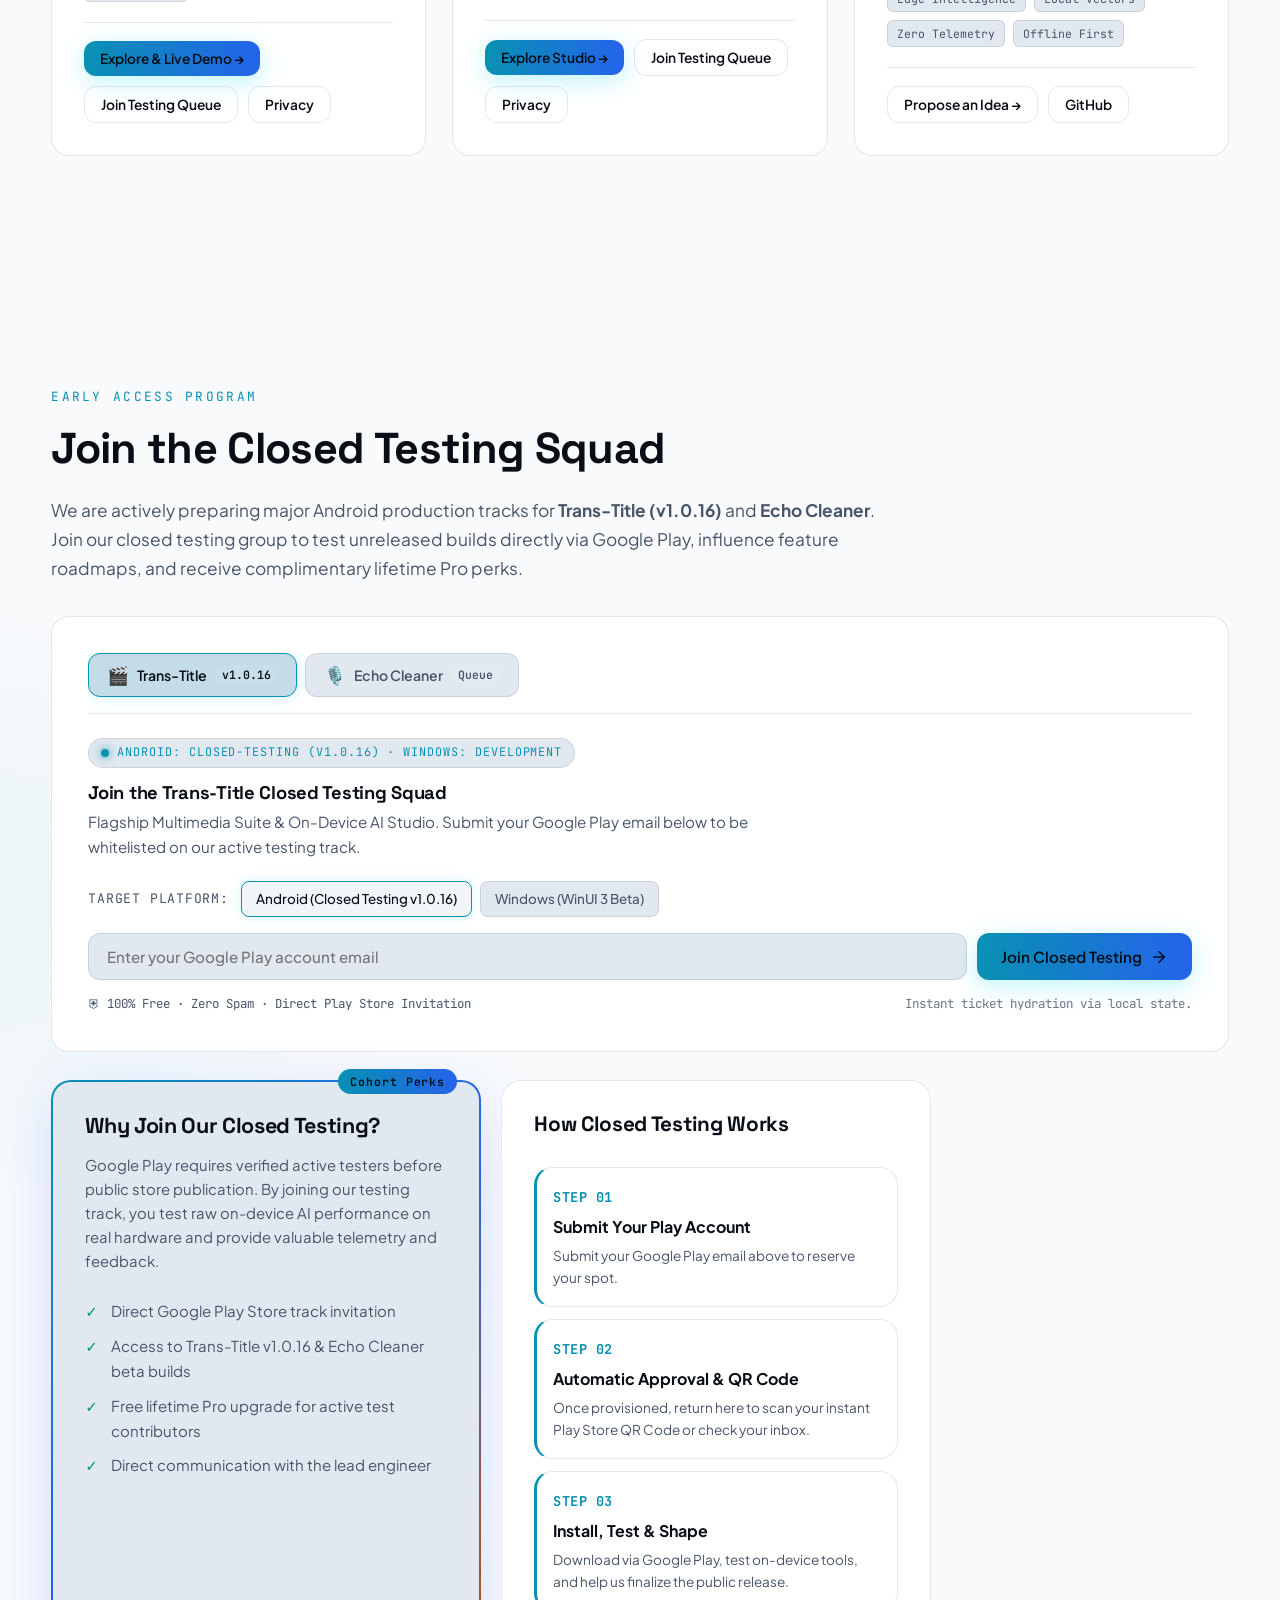
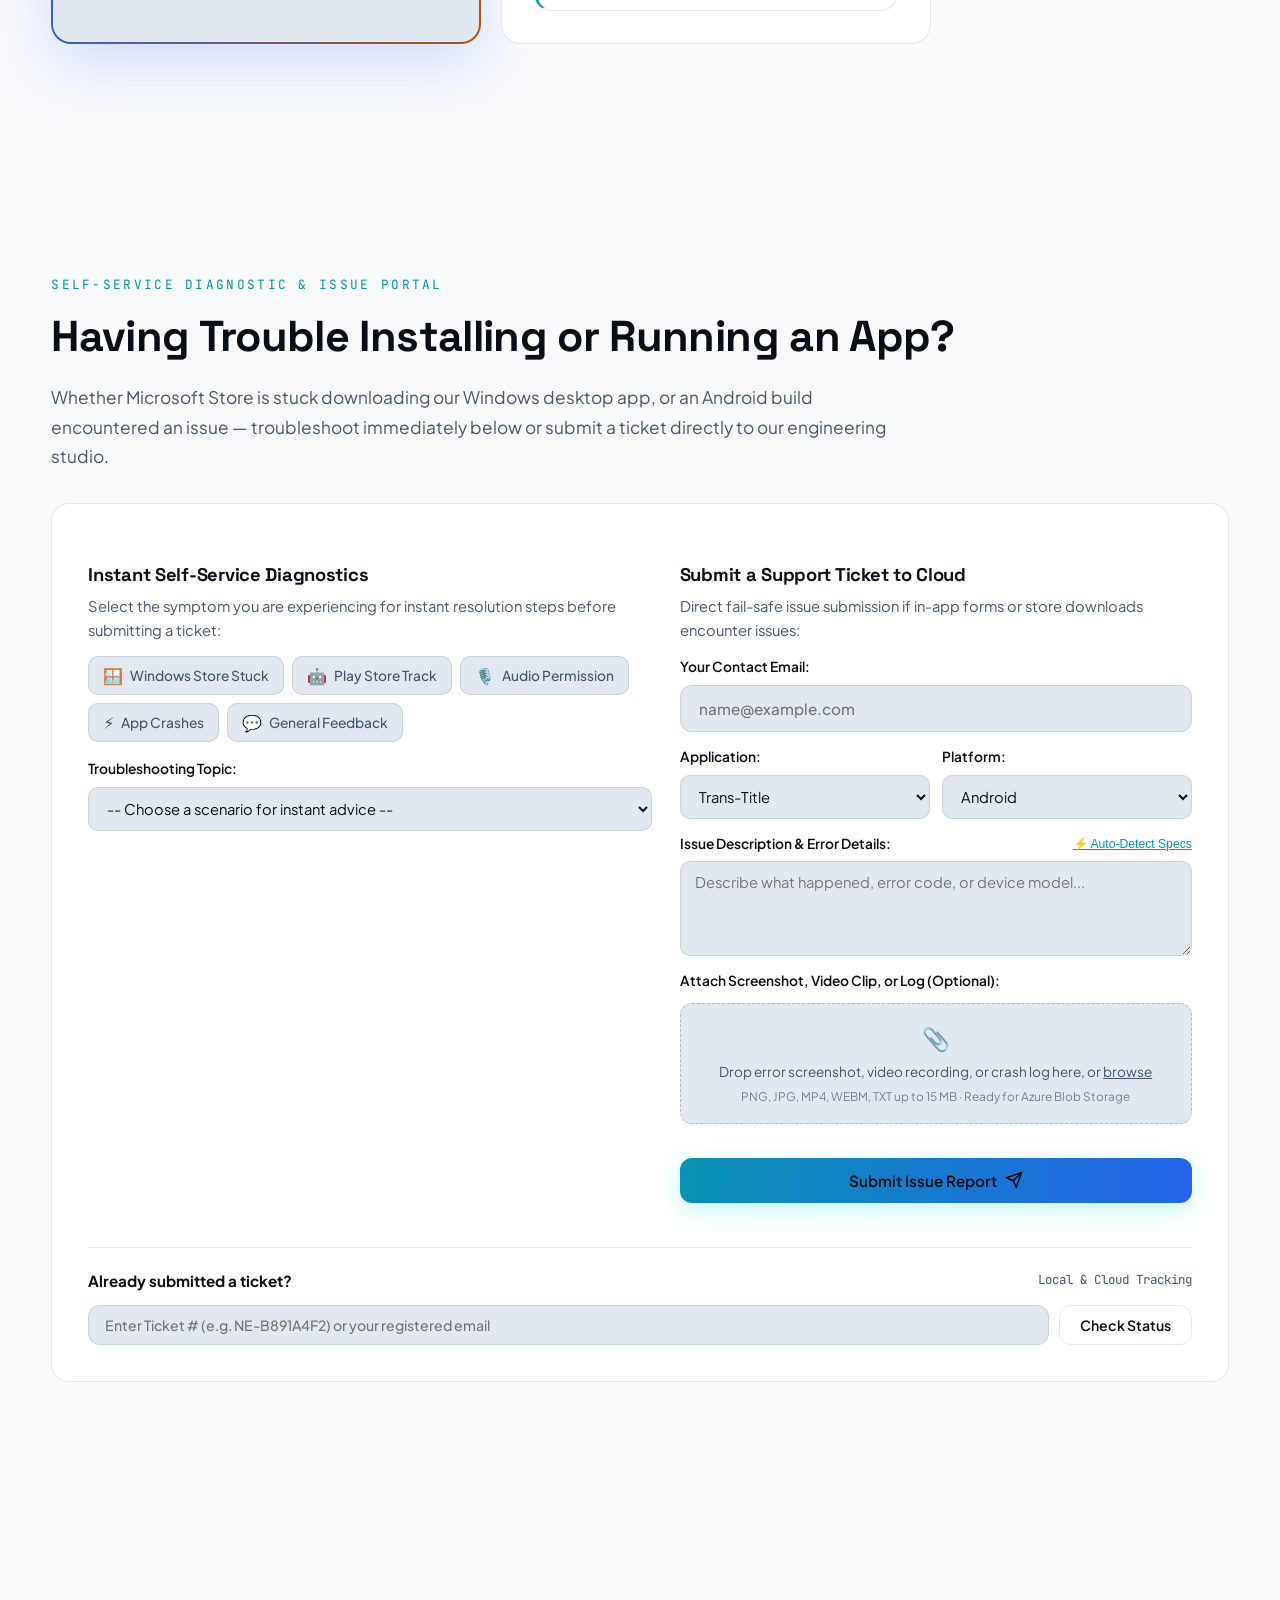
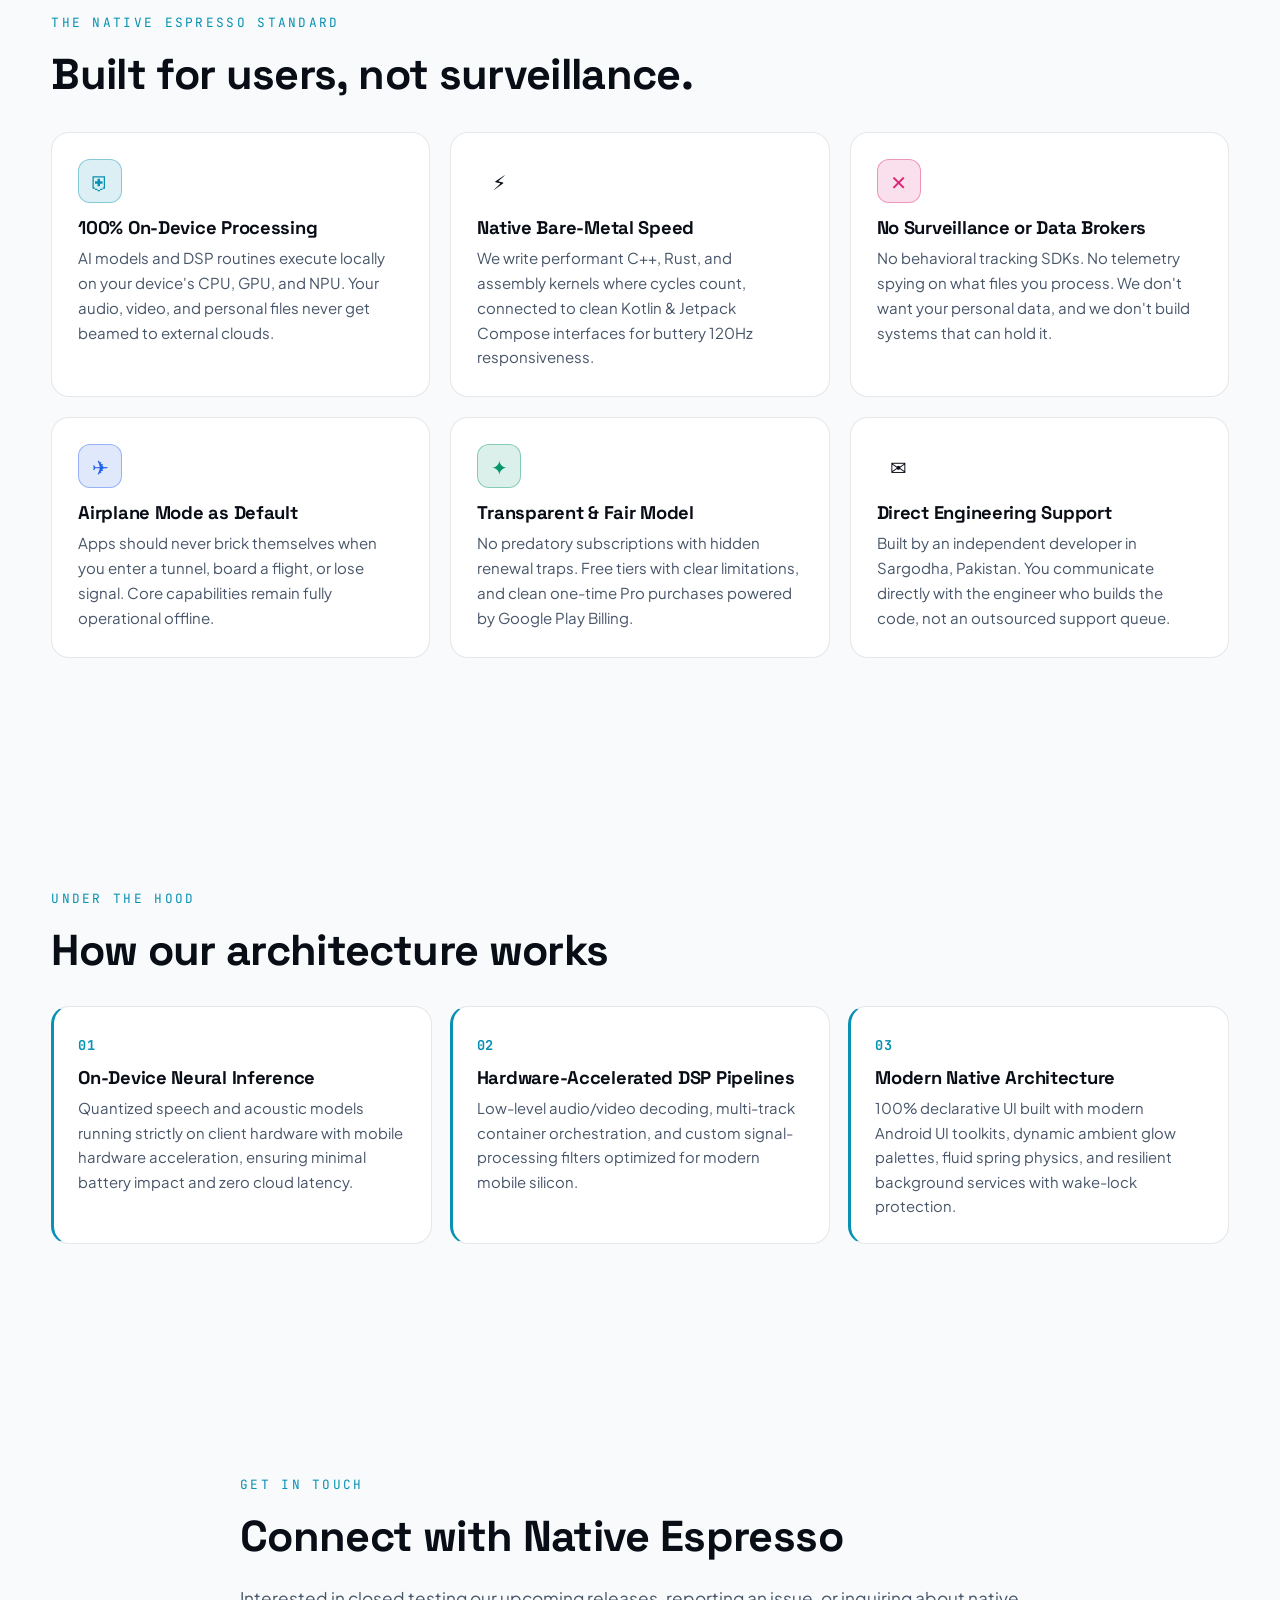
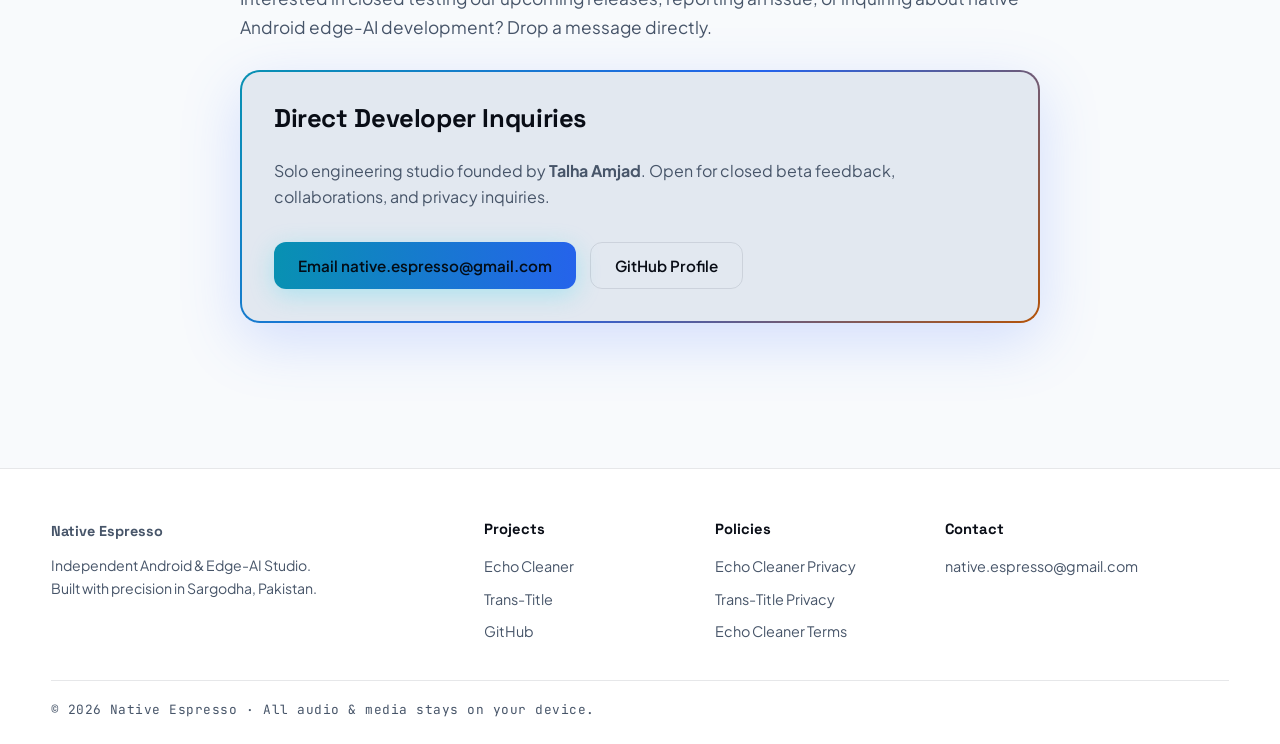
==== commit f04b3343: "feat(support): extend dropzone to accept short video recordings up to 15 MB" ====
--- a/index.html
+++ b/index.html
@@ -279,15 +279,15 @@
               <textarea id="sup-desc" name="description" required placeholder="Describe what happened, error code, or device model..." class="form-textarea"></textarea>
             </div>
 
-            <!-- Screenshot / Crash Log Dropzone -->
+            <!-- Screenshot / Video / Crash Log Dropzone -->
             <div class="form-row">
-              <label>Attach Screenshot or Log File (Optional):</label>
+              <label>Attach Screenshot, Video Clip, or Log (Optional):</label>
               <div class="file-dropzone" data-file-dropzone>
-                <input type="file" data-file-input style="display:none;" accept="image/*,.log,.txt">
+                <input type="file" data-file-input style="display:none;" accept="image/*,video/*,.log,.txt">
                 <div class="dropzone-in">
                   <span class="drop-ico">📎</span>
-                  <span>Drop error screenshot or crash log here, or <u>browse</u></span>
-                  <span class="drop-hint">PNG, JPG, TXT up to 5 MB · Ready for Azure Blob Storage</span>
+                  <span>Drop error screenshot, video recording, or crash log here, or <u>browse</u></span>
+                  <span class="drop-hint">PNG, JPG, MP4, WEBM, TXT up to 15 MB · Ready for Azure Blob Storage</span>
                 </div>
               </div>
               <div class="file-preview" data-file-preview></div>
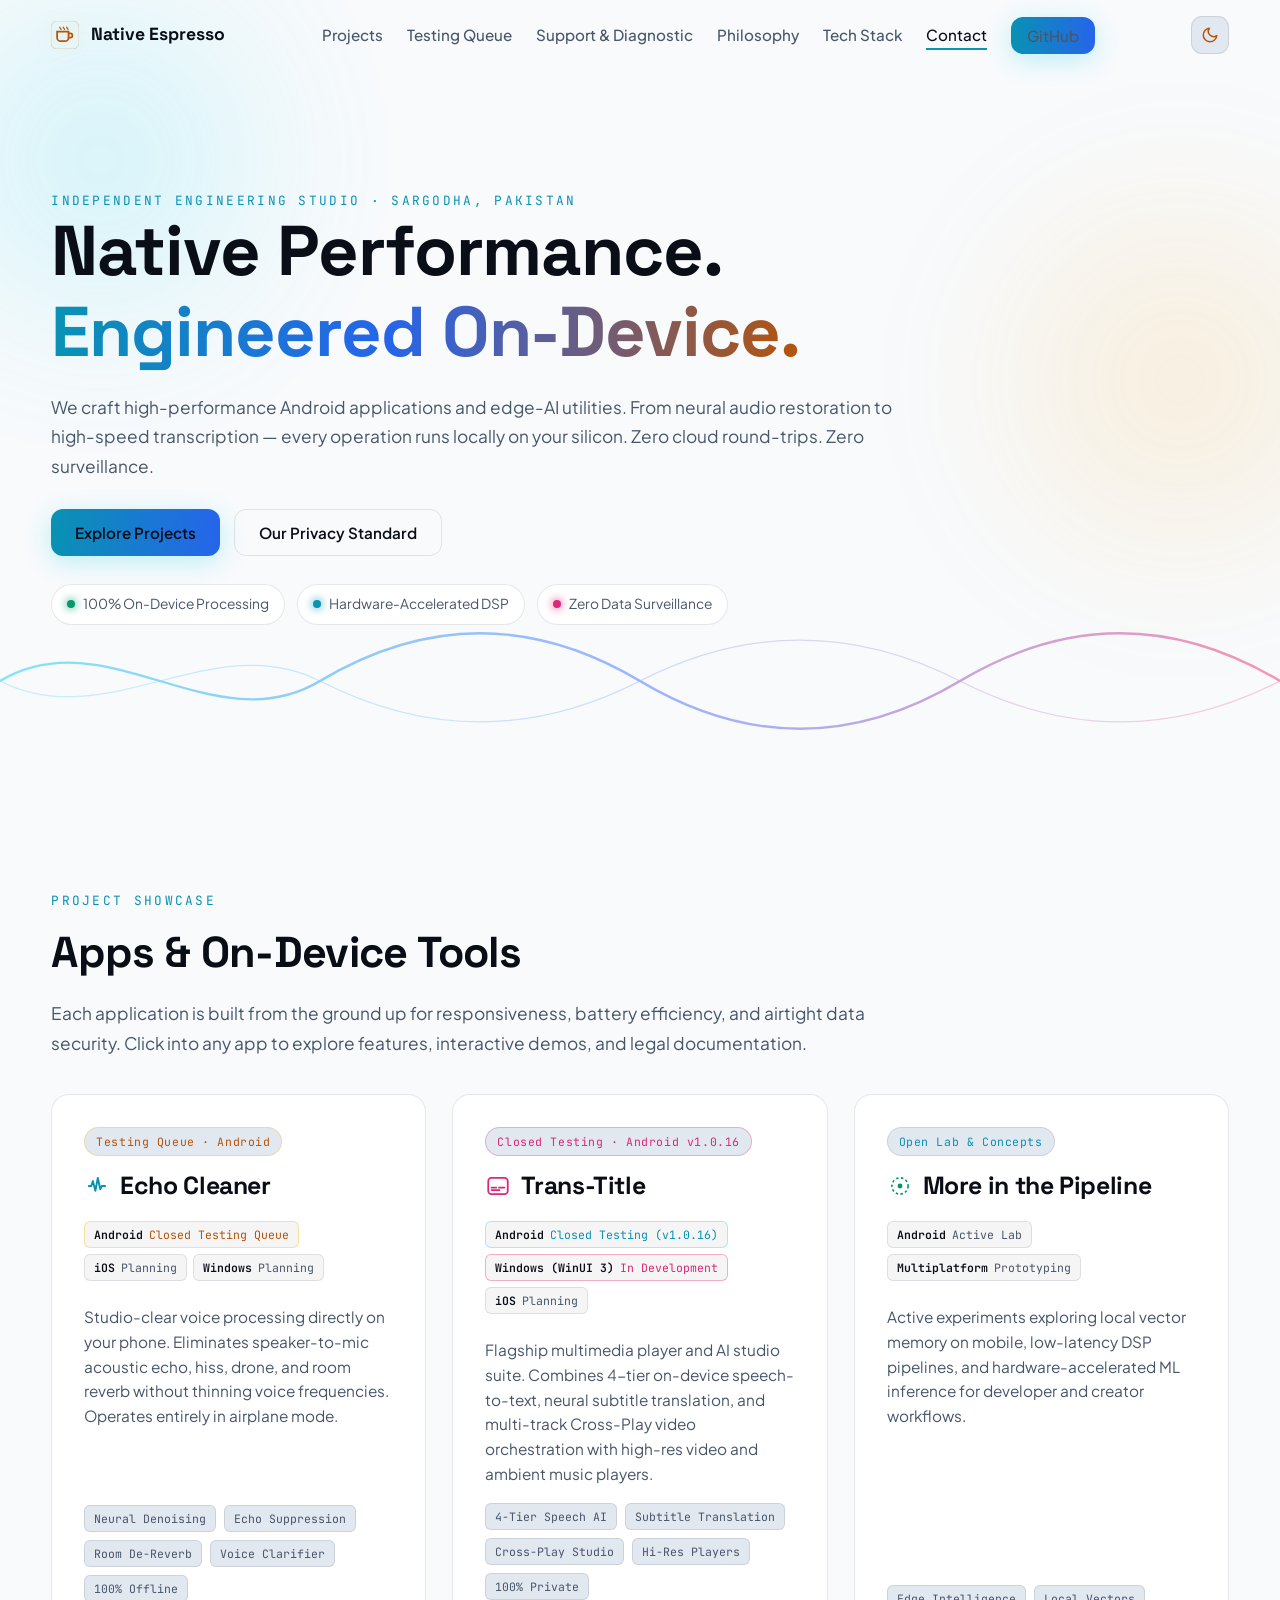
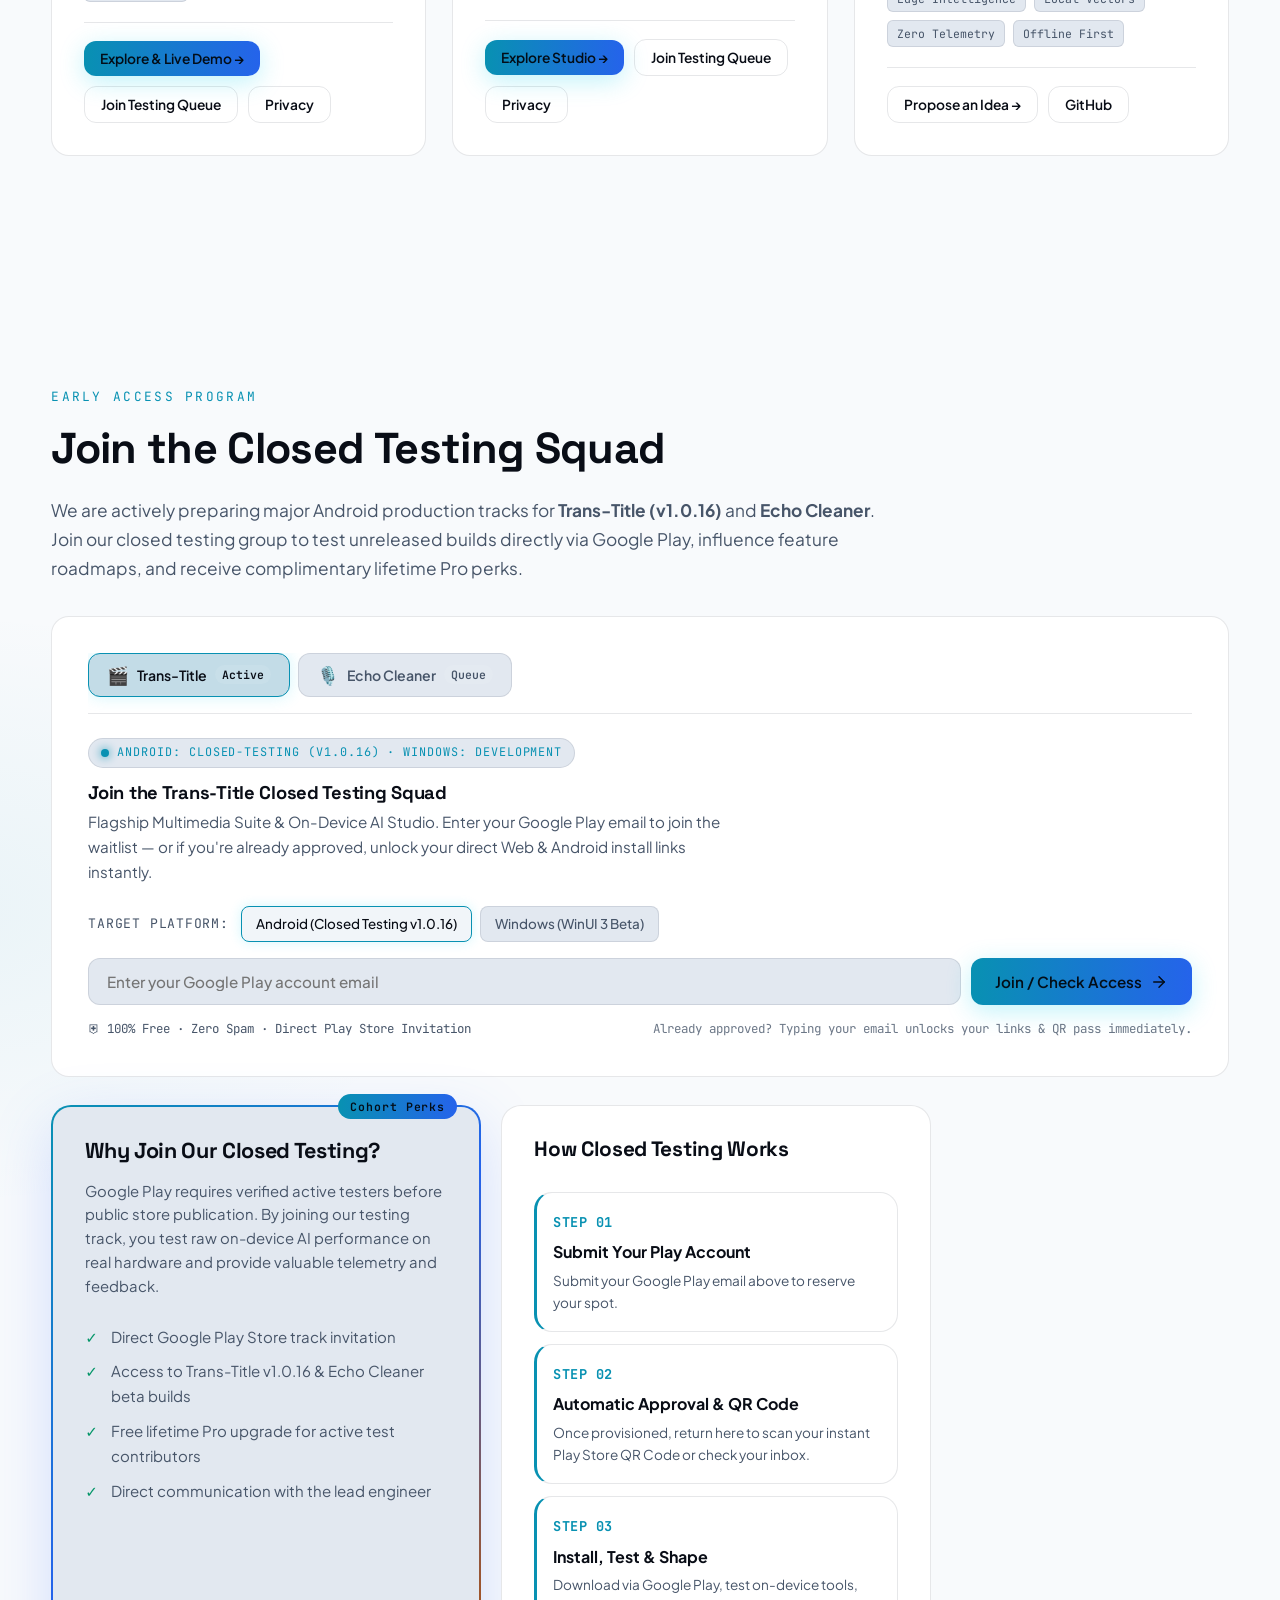
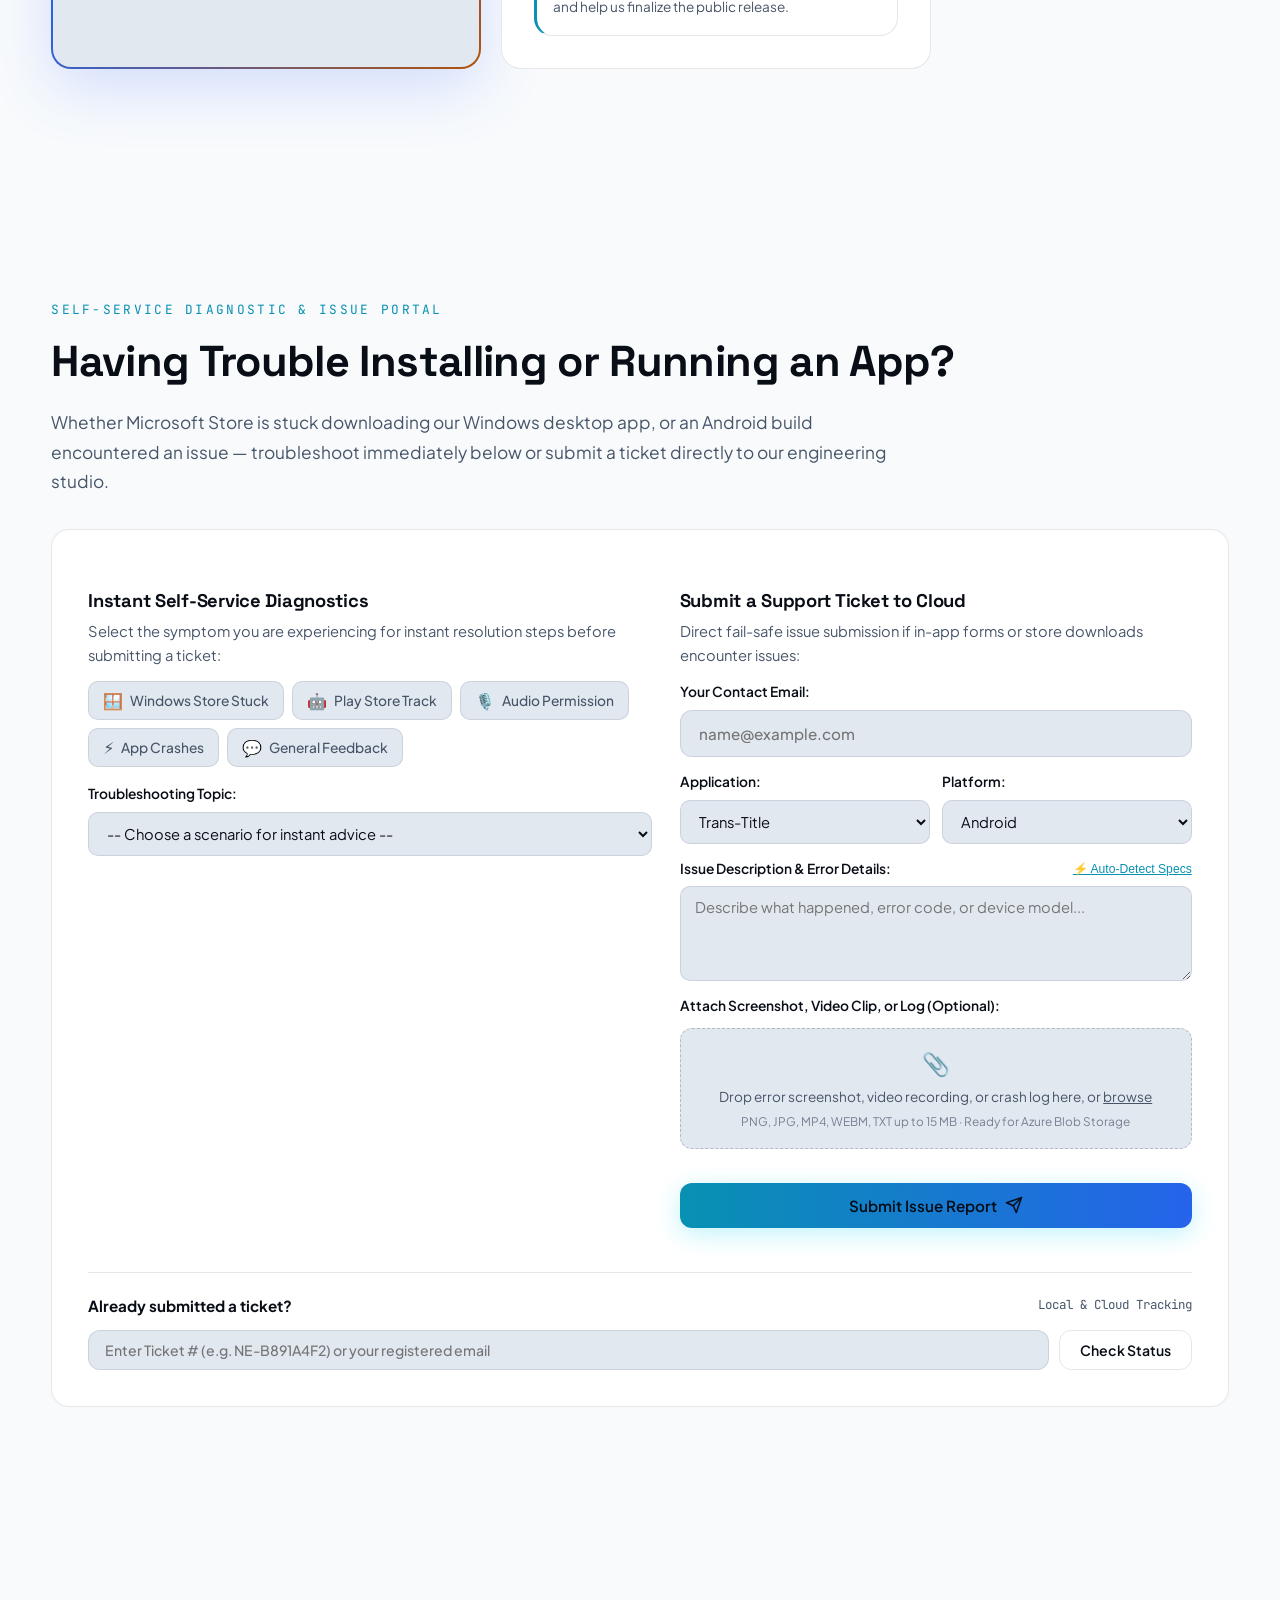
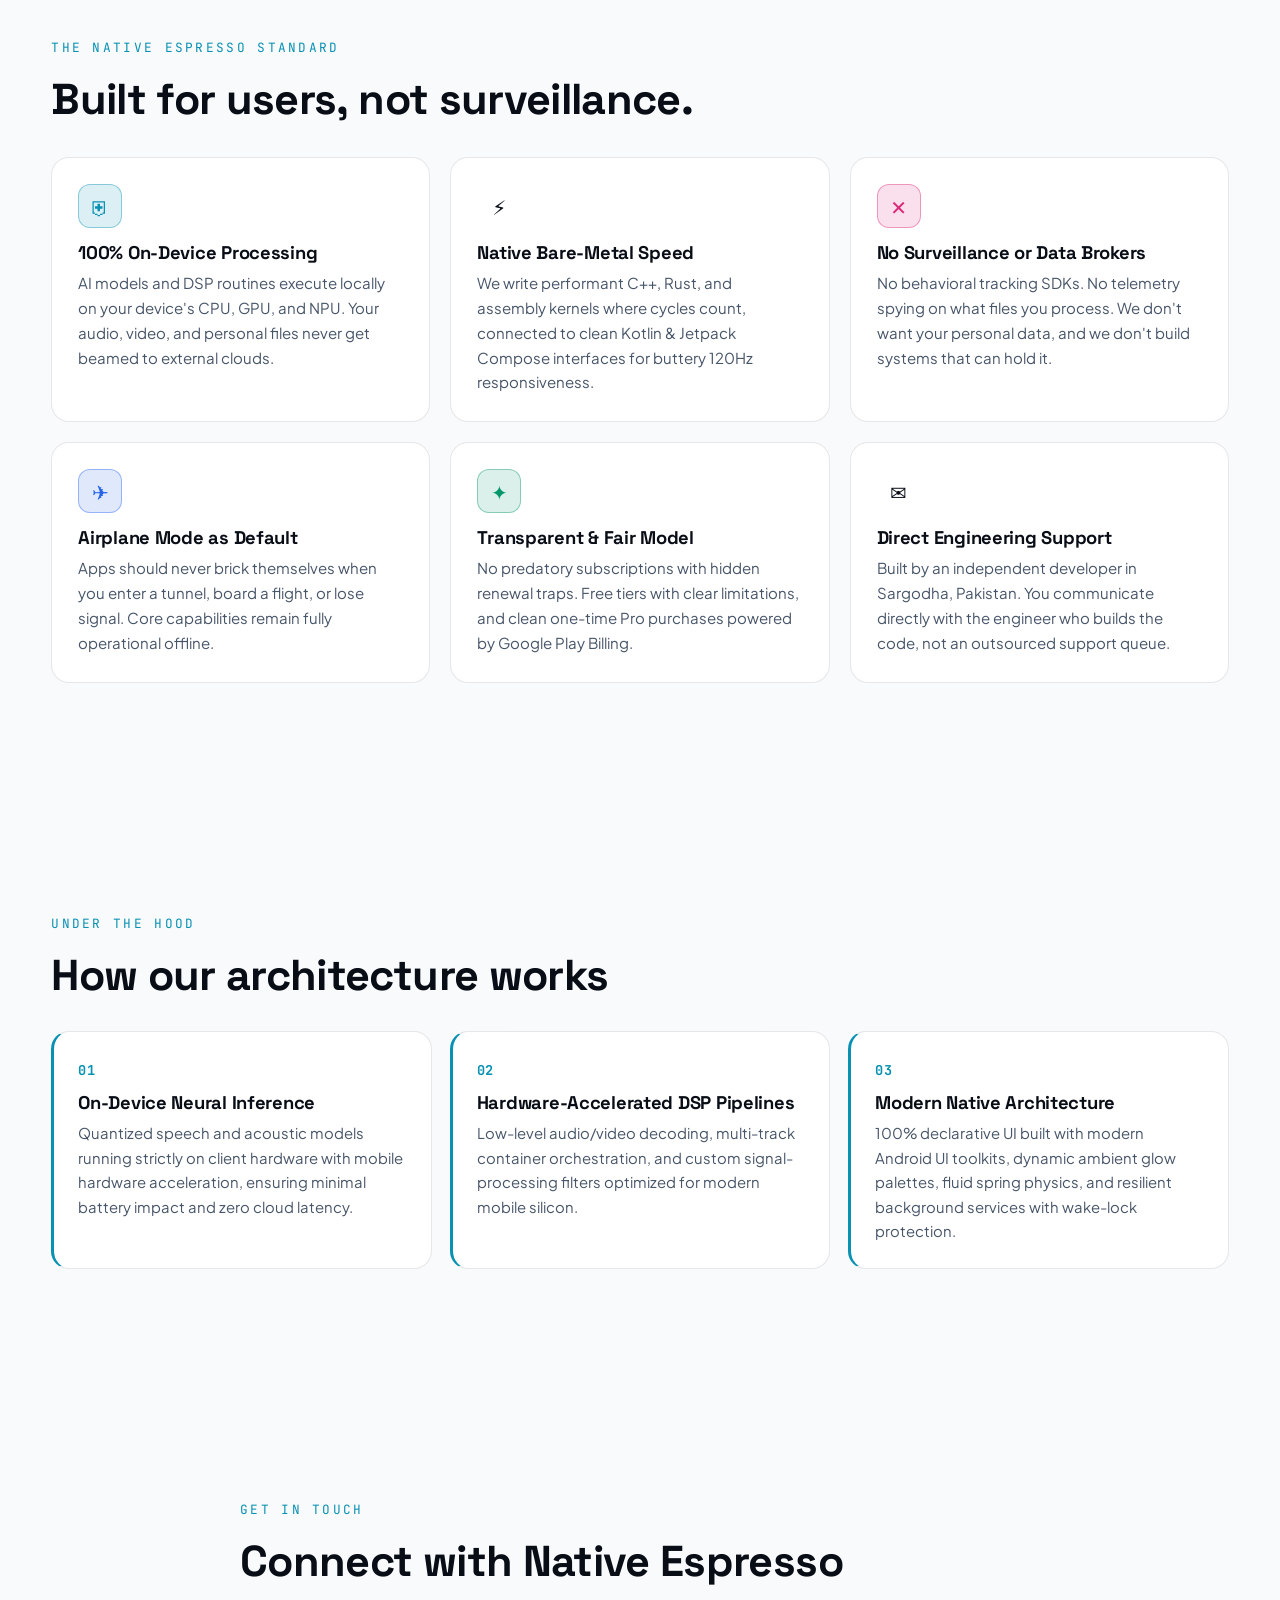
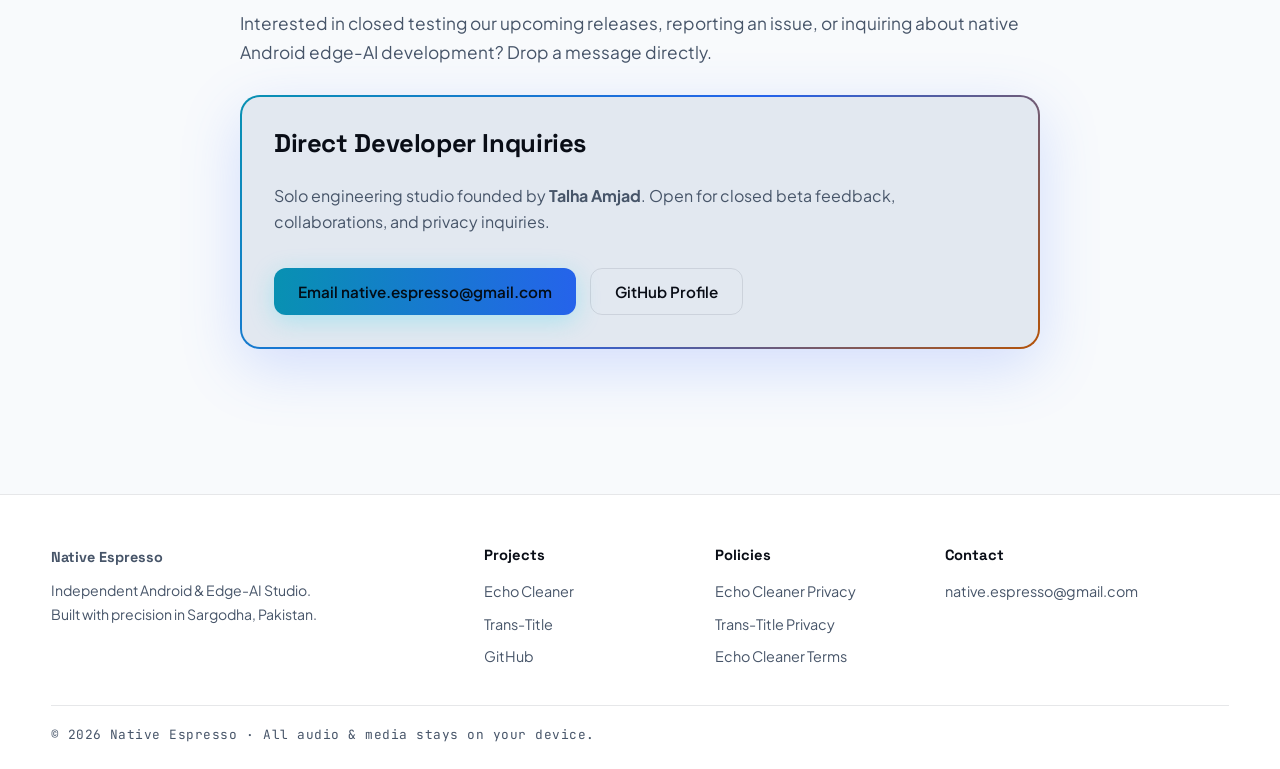
==== commit f781341f: "chore(cache): bust browser cache on cloud-client.js so real ISO-18004 QR and dual links load immedia" ====
--- a/index.html
+++ b/index.html
@@ -435,6 +435,6 @@
 </footer>
 
 <script src="assets/main.js"></script>
-<script src="assets/cloud-client.js"></script>
+<script src="assets/cloud-client.js?v=20261118"></script>
 </body>
 </html>
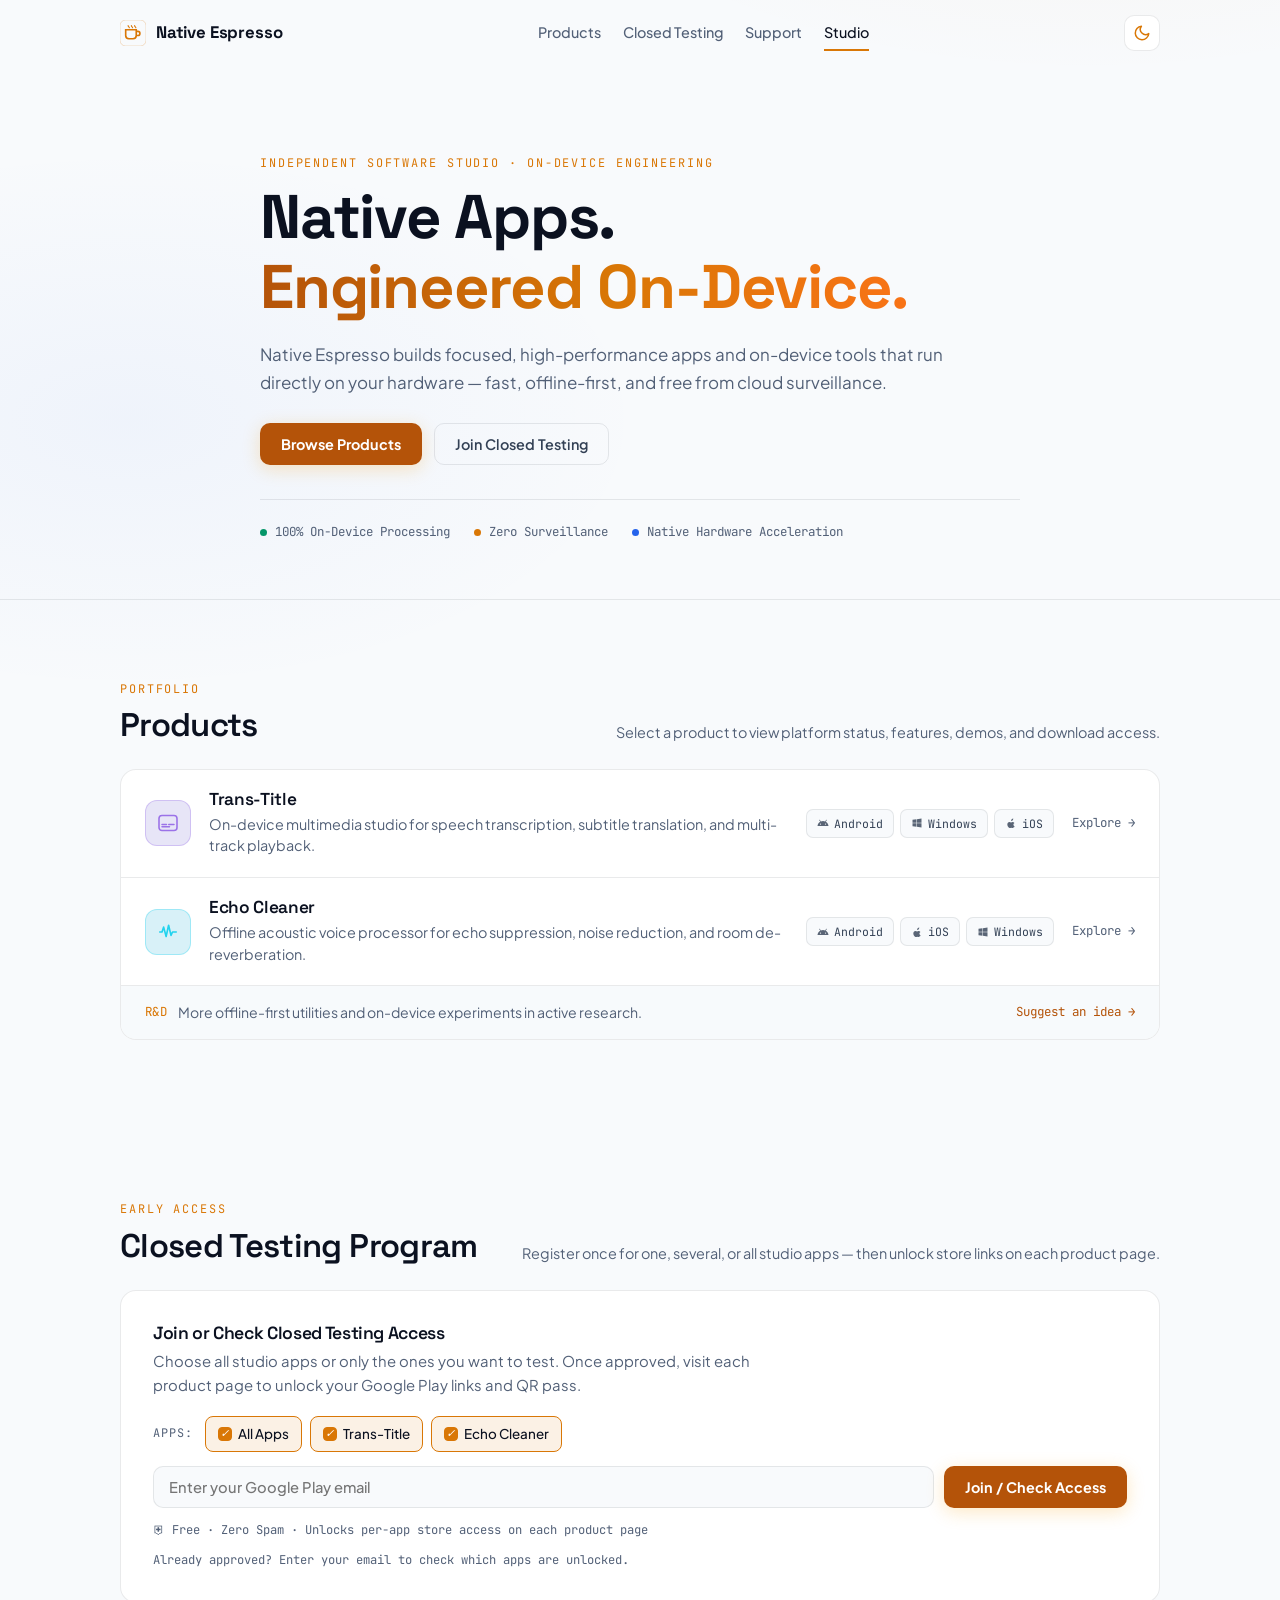
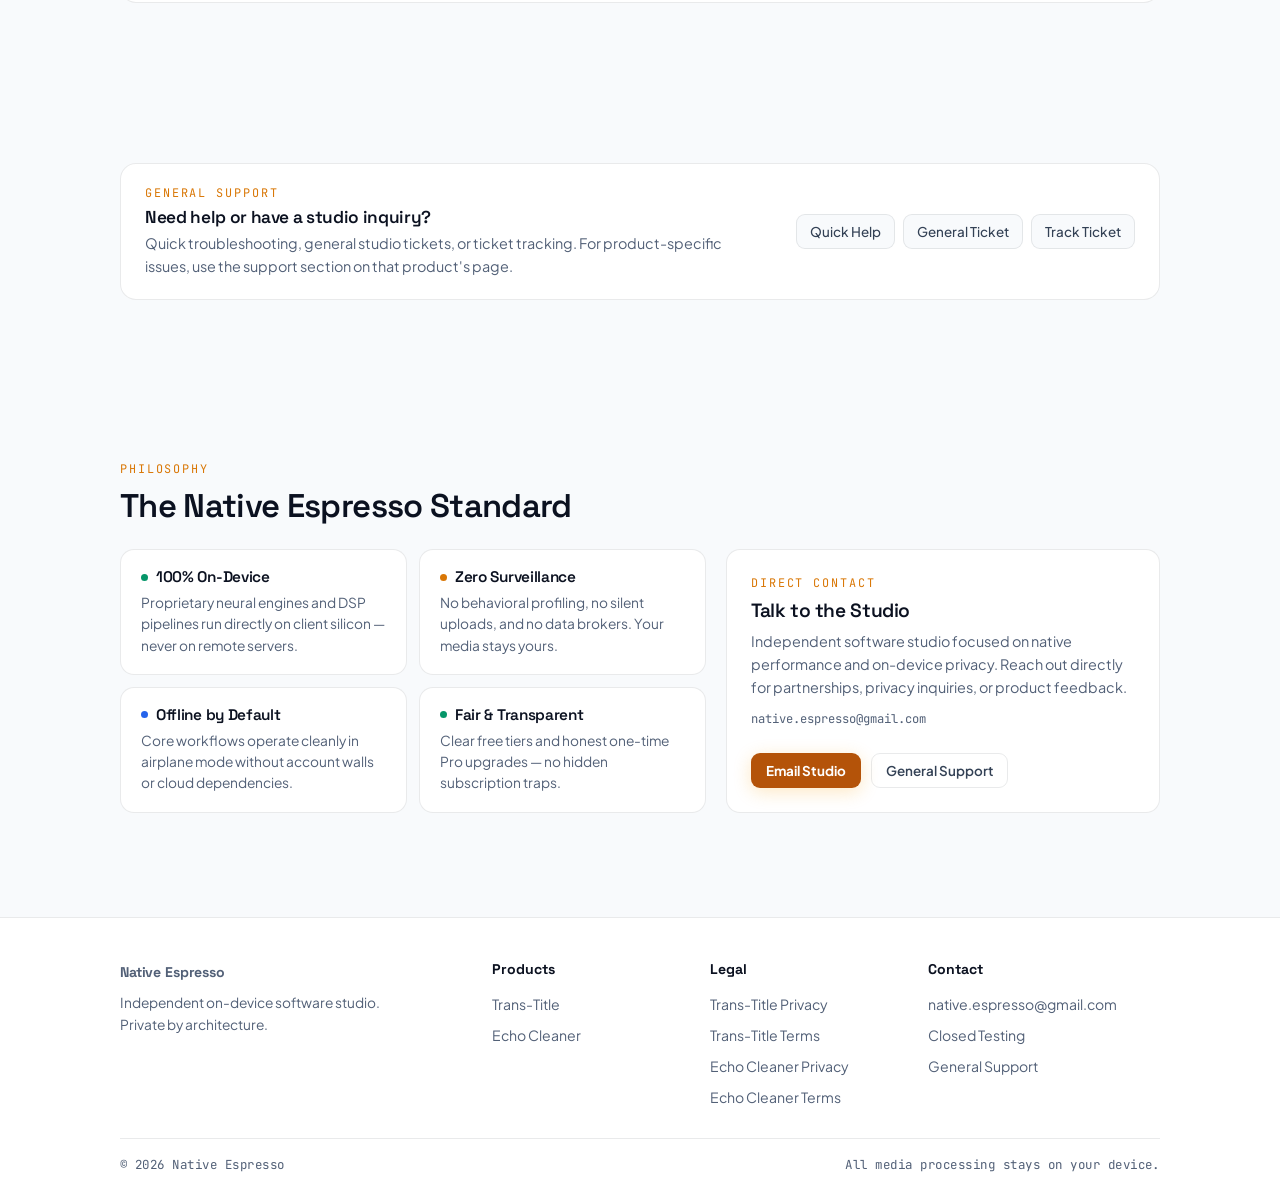
==== commit cc334b24: "Redesign company hub, cross-page closed testing, compact support & release lifecycle UI" ====
--- a/index.html
+++ b/index.html
@@ -3,43 +3,41 @@
 <head>
 <meta charset="utf-8">
 <meta name="viewport" content="width=device-width, initial-scale=1">
-<title>Native Espresso — High-Performance Native Android & On-Device AI</title>
-<meta name="description" content="Independent engineering studio specializing in high-performance native Android apps, edge AI, and offline-first utilities. Zero cloud surveillance.">
-<meta name="theme-color" content="#07090f">
-<meta property="og:title" content="Native Espresso — High-Performance Native Android & On-Device AI">
-<meta property="og:description" content="Independent engineering studio building native Android apps and on-device AI. 100% private, zero uploads.">
-<link rel="icon" href="data:image/svg+xml,%3Csvg xmlns='http://www.w3.org/2000/svg' viewBox='0 0 32 32'%3E%3Crect width='32' height='32' rx='7' fill='%2307090f'/%3E%3Cpath d='M7 11h14v8a5 5 0 0 1-5 5h-4a5 5 0 0 1-5-5v-8z' stroke='%2322d3ee' stroke-width='2' fill='none'/%3E%3Cpath d='M21 13h2a3 3 0 0 1 3 3v0a3 3 0 0 1-3 3h-2' stroke='%2322d3ee' stroke-width='2' fill='none'/%3E%3Cpath d='M10 6c0 1.5 2 2 2 3M14 6c0 1.5 2 2 2 3M18 6c0 1.5 2 2 2 3' stroke='%234f7cff' stroke-width='1.5' stroke-linecap='round' fill='none'/%3E%3C/svg%3E">
+<title>Native Espresso — Independent On-Device Software Studio</title>
+<meta name="description" content="Independent software studio crafting native apps and on-device intelligence. Private by architecture, fast on local silicon, zero cloud surveillance.">
+<meta name="theme-color" content="#07090e">
+<meta property="og:title" content="Native Espresso — Independent On-Device Software Studio">
+<meta property="og:description" content="Independent software studio building native apps and on-device tools. 100% private, zero uploads.">
+<link rel="icon" href="data:image/svg+xml,%3Csvg xmlns='http://www.w3.org/2000/svg' viewBox='0 0 32 32'%3E%3Crect width='32' height='32' rx='7' fill='%2307090e'/%3E%3Cpath d='M7 11h14v8a5 5 0 0 1-5 5h-4a5 5 0 0 1-5-5v-8z' stroke='%23f59e0b' stroke-width='2' fill='none'/%3E%3Cpath d='M21 13h2a3 3 0 0 1 3 3v0a3 3 0 0 1-3 3h-2' stroke='%23f59e0b' stroke-width='2' fill='none'/%3E%3Cpath d='M10 6c0 1.5 2 2 2 3M14 6c0 1.5 2 2 2 3M18 6c0 1.5 2 2 2 3' stroke='%23fbbf24' stroke-width='1.5' stroke-linecap='round' fill='none'/%3E%3C/svg%3E">
 <link rel="preconnect" href="https://fonts.googleapis.com">
 <link rel="preconnect" href="https://fonts.gstatic.com" crossorigin>
-<link href="https://fonts.googleapis.com/css2?family=Space+Grotesk:wght@500;600;700&family=Inter:wght@400;500;600&family=JetBrains+Mono:wght@400;600&display=swap" rel="stylesheet">
-<link rel="stylesheet" href="assets/company.css">
+<link href="https://fonts.googleapis.com/css2?family=Space+Grotesk:wght@500;600;700&family=Plus+Jakarta+Sans:wght@400;500;600;700&family=JetBrains+Mono:wght@400;500;600&display=swap" rel="stylesheet">
+<link rel="stylesheet" href="assets/company.css?v=20261118b">
 <script>(()=>{const t=localStorage.getItem("theme")||(window.matchMedia("(prefers-color-scheme: light)").matches?"light":"dark");document.documentElement.setAttribute("data-theme",t)})();</script>
 </head>
 <body>
-<div class="grain" aria-hidden="true"></div>
 
 <!-- HEADER / NAV -->
 <header class="nav" id="top">
   <div class="wrap nav-in">
     <a class="brand" href="#top" aria-label="Native Espresso Home">
-      <svg viewBox="0 0 32 32" width="28" height="28" aria-hidden="true">
-        <rect width="32" height="32" rx="7" fill="none" stroke="currentColor" stroke-opacity=".25"/>
+      <svg viewBox="0 0 32 32" width="26" height="26" aria-hidden="true">
+        <rect width="32" height="32" rx="7" fill="none" stroke="currentColor" stroke-opacity=".28"/>
         <path d="M7 12h13v7a4 4 0 0 1-4 4h-5a4 4 0 0 1-4-4v-7z" stroke="currentColor" stroke-width="2" fill="none"/>
         <path d="M20 14h2a2.5 2.5 0 0 1 2.5 2.5v0A2.5 2.5 0 0 1 22 19h-2" stroke="currentColor" stroke-width="2" fill="none"/>
         <path d="M10 7c0 1.2 1.5 1.8 1.5 2.6M14 7c0 1.2 1.5 1.8 1.5 2.6M18 7c0 1.2 1.5 1.8 1.5 2.6" stroke="currentColor" stroke-width="1.4" stroke-linecap="round" fill="none"/>
       </svg>
       <span>Native&nbsp;Espresso</span>
     </a>
+
     <nav class="links" id="menu" aria-label="Primary">
-      <a href="#projects">Projects</a>
-      <a href="#beta-queue">Testing Queue</a>
-      <a href="#support">Support &amp; Diagnostic</a>
-      <a href="#philosophy">Philosophy</a>
-      <a href="#tech">Tech Stack</a>
-      <a href="#contact">Contact</a>
-      <a class="btn btn-sm btn-primary" href="https://github.com/NativeEspresso" target="_blank" rel="noopener">GitHub</a>
+      <a href="#products">Products</a>
+      <a href="#closed-testing">Closed Testing</a>
+      <a href="#support">Support</a>
+      <a href="#studio">Studio</a>
     </nav>
-    <div style="display:flex;align-items:center;gap:10px;">
+
+    <div class="nav-controls">
       <button class="theme-toggle" aria-label="Toggle theme" title="Toggle light/dark mode"></button>
       <button class="burger" id="burger" aria-expanded="false" aria-controls="menu" aria-label="Menu"><span></span><span></span><span></span></button>
     </div>
@@ -49,222 +47,182 @@
 <main>
 <!-- HERO -->
 <section class="hero">
-  <div class="orb orb-a" aria-hidden="true"></div>
-  <div class="orb orb-b" aria-hidden="true"></div>
   <div class="wrap hero-in">
-    <p class="kicker rise" style="--d:0">Independent Engineering Studio · Sargodha, Pakistan</p>
-    <h1 class="rise" style="--d:1">Native Performance.<br><span class="grad">Engineered On-Device.</span></h1>
-    <p class="lede rise" style="--d:2">We craft high-performance Android applications and edge-AI utilities. From neural audio restoration to high-speed transcription — every operation runs locally on your silicon. Zero cloud round-trips. Zero surveillance.</p>
+    <span class="kicker rise" style="--d:0">Independent Software Studio · On-Device Engineering</span>
+    <h1 class="rise" style="--d:1">Native Apps.<br><span class="grad">Engineered On-Device.</span></h1>
+    <p class="lede rise" style="--d:2">Native Espresso builds focused, high-performance apps and on-device tools that run directly on your hardware — fast, offline-first, and free from cloud surveillance.</p>
     <div class="hero-cta rise" style="--d:3">
-      <a class="btn btn-primary" href="#projects">Explore Projects</a>
-      <a class="btn btn-ghost" href="#philosophy">Our Privacy Standard</a>
-    </div>
-    <ul class="chips rise" style="--d:4">
+      <a class="btn btn-primary" href="#products">Browse Products</a>
+      <a class="btn btn-ghost" href="#closed-testing">Join Closed Testing</a>
+    </div>
+    <ul class="hero-strip rise" style="--d:4">
       <li><i class="dot dot-green"></i>100% On-Device Processing</li>
-      <li><i class="dot dot-cyan"></i>Hardware-Accelerated DSP</li>
-      <li><i class="dot dot-magenta"></i>Zero Data Surveillance</li>
+      <li><i class="dot dot-amber"></i>Zero Surveillance</li>
+      <li><i class="dot dot-blue"></i>Native Hardware Acceleration</li>
     </ul>
   </div>
-  <svg class="hero-wave" id="heroWave" viewBox="0 0 1200 220" preserveAspectRatio="none" aria-hidden="true">
-    <defs><linearGradient id="hw" x1="0" x2="1"><stop offset="0" stop-color="#22d3ee"/><stop offset=".5" stop-color="#4f7cff"/><stop offset="1" stop-color="#f43f7b"/></linearGradient></defs>
-    <path class="w1" d="M0 110 C 100 40 200 180 300 110 S 500 40 600 110 S 800 180 900 110 S 1100 40 1200 110" fill="none" stroke="url(#hw)" stroke-width="2.5"/>
-    <path class="w2" d="M0 110 C 100 170 200 50 300 110 S 500 170 600 110 S 800 50 900 110 S 1100 170 1200 110" fill="none" stroke="url(#hw)" stroke-width="1.4" opacity=".45"/>
-  </svg>
-</section>
-
-<!-- PROJECTS SPOTLIGHT -->
-<section id="projects" class="section" data-accent="cyan">
+</section>
+
+<!-- COMPACT PRODUCT DIRECTORY -->
+<section id="products" class="section">
   <div class="wrap">
-    <p class="kicker reveal">Project Showcase</p>
-    <h2 class="reveal">Apps &amp; On-Device Tools</h2>
-    <p class="lede reveal">Each application is built from the ground up for responsiveness, battery efficiency, and airtight data security. Click into any app to explore features, interactive demos, and legal documentation.</p>
-
-    <div class="spotlight-grid">
+    <div class="section-head reveal">
+      <div>
+        <span class="kicker">Portfolio</span>
+        <h2>Products</h2>
+      </div>
+      <p class="muted" style="font-size:0.9rem;">Select a product to view platform status, features, demos, and download access.</p>
+    </div>
+
+    <div class="product-list reveal" data-product-directory>
+      <!-- TRANS-TITLE -->
+      <a class="product-row" href="trans-title/" data-product-row="trans-title">
+        <div class="product-icon" style="--item-accent:#9b72e8" aria-hidden="true">
+          <svg viewBox="0 0 32 32" width="24" height="24" fill="none">
+            <rect x="4" y="6" width="24" height="20" rx="4" stroke="currentColor" stroke-width="2.1"/>
+            <path d="M8 18h6M8 21h10M17 18h7" stroke="currentColor" stroke-width="2" stroke-linecap="round"/>
+          </svg>
+        </div>
+        <div class="product-info">
+          <div class="product-title-row">
+            <h3>Trans-Title</h3>
+            <span data-row-access="trans-title"></span>
+          </div>
+          <p>On-device multimedia studio for speech transcription, subtitle translation, and multi-track playback.</p>
+        </div>
+        <div class="product-platforms" aria-label="Target platforms">
+          <span class="platform-chip">
+            <svg viewBox="0 0 24 24" width="12" height="12" fill="currentColor" aria-hidden="true"><path d="M17.6 9.48l1.84-3.18c.16-.31.04-.69-.26-.85-.29-.15-.65-.06-.83.22l-1.88 3.24a11.46 11.46 0 0 0-8.94 0L5.65 5.67c-.19-.28-.54-.37-.83-.22-.3.16-.42.54-.26.85L6.4 9.48C3.3 11.25 1.28 14.44 1 18h22c-.28-3.56-2.3-6.75-5.4-8.52zM7 15.25a1.25 1.25 0 1 1 0-2.5 1.25 1.25 0 0 1 0 2.5zm10 0a1.25 1.25 0 1 1 0-2.5 1.25 1.25 0 0 1 0 2.5z"/></svg>
+            Android
+          </span>
+          <span class="platform-chip">
+            <svg viewBox="0 0 24 24" width="12" height="12" fill="currentColor" aria-hidden="true"><path d="M3 5.5L11 4.4V11.5H3V5.5zm9-1.2L21 3V11.5H12V4.3zM3 12.5H11V19.6L3 18.5V12.5zm9 0H21V21L12 19.7V12.5z"/></svg>
+            Windows
+          </span>
+          <span class="platform-chip">
+            <svg viewBox="0 0 24 24" width="12" height="12" fill="currentColor" aria-hidden="true"><path d="M16.5 3c-1.2.1-2.5.8-3.2 1.7-.7.8-1.3 2.1-1.1 3.3 1.3.1 2.6-.7 3.3-1.6.7-.9 1.1-2.1 1-3.4zM20.3 17.2c-.5 1.1-1.1 2.1-1.9 3-.8.9-1.7 1.8-2.9 1.8-1.2 0-1.6-.7-3-.7-1.4 0-1.8.7-3 .7-1.2 0-2.1-1-2.9-1.9-1.6-2-2.8-5.6-1.2-8.1.8-1.2 2.2-2 3.7-2 1.2 0 2.2.8 3 .8.7 0 2-.9 3.4-.8.6 0 2.2.2 3.3 1.8-.1.1-2 1.1-2 3.4 0 2.7 2.4 3.6 2.5 3.6-.1.2-.4 1.3-1 2.4z"/></svg>
+            iOS
+          </span>
+        </div>
+        <span class="product-arrow">Explore →</span>
+      </a>
+
       <!-- ECHO CLEANER -->
-      <article class="project-card reveal">
-        <span class="badge badge-beta">Testing Queue · Android</span>
-        <h3>
-          <svg viewBox="0 0 32 32" width="26" height="26" aria-hidden="true"><path d="M6 16h3l2-6 3 12 3-16 3 14 2-4h4" stroke="var(--cyan)" stroke-width="2.4" fill="none" stroke-linecap="round" stroke-linejoin="round"/></svg>
-          Echo Cleaner
-        </h3>
-        <div class="platforms">
-          <span class="platform-tag queue"><b>Android</b> Closed Testing Queue</span>
-          <span class="platform-tag"><b>iOS</b> Planning</span>
-          <span class="platform-tag"><b>Windows</b> Planning</span>
-        </div>
-        <p class="desc">Studio-clear voice processing directly on your phone. Eliminates speaker-to-mic acoustic echo, hiss, drone, and room reverb without thinning voice frequencies. Operates entirely in airplane mode.</p>
-        <ul class="tags">
-          <li>Neural Denoising</li>
-          <li>Echo Suppression</li>
-          <li>Room De-Reverb</li>
-          <li>Voice Clarifier</li>
-          <li>100% Offline</li>
-        </ul>
-        <div class="project-actions">
-          <a class="btn btn-primary btn-sm" href="echo-cleaner/">Explore &amp; Live Demo →</a>
-          <a class="btn btn-ghost btn-sm" href="#beta-queue">Join Testing Queue</a>
-          <a class="btn btn-ghost btn-sm" href="echo-cleaner/privacy.html">Privacy</a>
-        </div>
-      </article>
-
-      <!-- TRANS-TITLE -->
-      <article class="project-card reveal">
-        <span class="badge badge-dev">Closed Testing · Android v1.0.16</span>
-        <h3>
-          <svg viewBox="0 0 32 32" width="26" height="26" aria-hidden="true"><rect x="4" y="6" width="24" height="20" rx="4" stroke="var(--magenta)" stroke-width="2.2" fill="none"/><path d="M8 18h6M8 21h10M17 18h7" stroke="var(--magenta)" stroke-width="2" stroke-linecap="round"/></svg>
-          Trans-Title
-        </h3>
-        <div class="platforms">
-          <span class="platform-tag active"><b>Android</b> Closed Testing (v1.0.16)</span>
-          <span class="platform-tag dev"><b>Windows (WinUI 3)</b> In Development</span>
-          <span class="platform-tag"><b>iOS</b> Planning</span>
-        </div>
-        <p class="desc">Flagship multimedia player and AI studio suite. Combines 4-tier on-device speech-to-text, neural subtitle translation, and multi-track Cross-Play video orchestration with high-res video and ambient music players.</p>
-        <ul class="tags">
-          <li>4-Tier Speech AI</li>
-          <li>Subtitle Translation</li>
-          <li>Cross-Play Studio</li>
-          <li>Hi-Res Players</li>
-          <li>100% Private</li>
-        </ul>
-        <div class="project-actions">
-          <a class="btn btn-primary btn-sm" href="trans-title/">Explore Studio →</a>
-          <a class="btn btn-ghost btn-sm" href="#beta-queue">Join Testing Queue</a>
-          <a class="btn btn-ghost btn-sm" href="trans-title/privacy.html">Privacy</a>
-        </div>
-      </article>
-
-      <!-- EXPERIMENTAL LAB -->
-      <article class="project-card reveal">
-        <span class="badge">Open Lab &amp; Concepts</span>
-        <h3>
-          <svg viewBox="0 0 32 32" width="26" height="26" aria-hidden="true"><circle cx="16" cy="16" r="10" stroke="var(--green)" stroke-width="2" fill="none" stroke-dasharray="3 3"/><circle cx="16" cy="16" r="3" fill="var(--green)"/></svg>
-          More in the Pipeline
-        </h3>
-        <div class="platforms">
-          <span class="platform-tag"><b>Android</b> Active Lab</span>
-          <span class="platform-tag"><b>Multiplatform</b> Prototyping</span>
-        </div>
-        <p class="desc">Active experiments exploring local vector memory on mobile, low-latency DSP pipelines, and hardware-accelerated ML inference for developer and creator workflows.</p>
-        <ul class="tags">
-          <li>Edge Intelligence</li>
-          <li>Local Vectors</li>
-          <li>Zero Telemetry</li>
-          <li>Offline First</li>
-        </ul>
-        <div class="project-actions">
-          <a class="btn btn-ghost btn-sm" href="mailto:native.espresso@gmail.com?subject=Native%20Espresso%20Ideas">Propose an Idea →</a>
-          <a class="btn btn-ghost btn-sm" href="https://github.com/NativeEspresso" target="_blank" rel="noopener">GitHub</a>
-        </div>
-      </article>
-    </div>
-  </div>
-</section>
-
-<!-- TESTING QUEUE & BETA SQUAD -->
-<section id="beta-queue" class="section" data-accent="amber">
+      <a class="product-row" href="echo-cleaner/" data-product-row="echo-cleaner">
+        <div class="product-icon" style="--item-accent:#22d3ee" aria-hidden="true">
+          <svg viewBox="0 0 32 32" width="24" height="24" fill="none">
+            <path d="M5 16h3l2.2-6.5L13.5 22l3.3-15 3.2 13.5 2-4.5H27" stroke="currentColor" stroke-width="2.2" stroke-linecap="round" stroke-linejoin="round"/>
+          </svg>
+        </div>
+        <div class="product-info">
+          <div class="product-title-row">
+            <h3>Echo Cleaner</h3>
+            <span data-row-access="echo-cleaner"></span>
+          </div>
+          <p>Offline acoustic voice processor for echo suppression, noise reduction, and room de-reverberation.</p>
+        </div>
+        <div class="product-platforms" aria-label="Target platforms">
+          <span class="platform-chip">
+            <svg viewBox="0 0 24 24" width="12" height="12" fill="currentColor" aria-hidden="true"><path d="M17.6 9.48l1.84-3.18c.16-.31.04-.69-.26-.85-.29-.15-.65-.06-.83.22l-1.88 3.24a11.46 11.46 0 0 0-8.94 0L5.65 5.67c-.19-.28-.54-.37-.83-.22-.3.16-.42.54-.26.85L6.4 9.48C3.3 11.25 1.28 14.44 1 18h22c-.28-3.56-2.3-6.75-5.4-8.52zM7 15.25a1.25 1.25 0 1 1 0-2.5 1.25 1.25 0 0 1 0 2.5zm10 0a1.25 1.25 0 1 1 0-2.5 1.25 1.25 0 0 1 0 2.5z"/></svg>
+            Android
+          </span>
+          <span class="platform-chip">
+            <svg viewBox="0 0 24 24" width="12" height="12" fill="currentColor" aria-hidden="true"><path d="M16.5 3c-1.2.1-2.5.8-3.2 1.7-.7.8-1.3 2.1-1.1 3.3 1.3.1 2.6-.7 3.3-1.6.7-.9 1.1-2.1 1-3.4zM20.3 17.2c-.5 1.1-1.1 2.1-1.9 3-.8.9-1.7 1.8-2.9 1.8-1.2 0-1.6-.7-3-.7-1.4 0-1.8.7-3 .7-1.2 0-2.1-1-2.9-1.9-1.6-2-2.8-5.6-1.2-8.1.8-1.2 2.2-2 3.7-2 1.2 0 2.2.8 3 .8.7 0 2-.9 3.4-.8.6 0 2.2.2 3.3 1.8-.1.1-2 1.1-2 3.4 0 2.7 2.4 3.6 2.5 3.6-.1.2-.4 1.3-1 2.4z"/></svg>
+            iOS
+          </span>
+          <span class="platform-chip">
+            <svg viewBox="0 0 24 24" width="12" height="12" fill="currentColor" aria-hidden="true"><path d="M3 5.5L11 4.4V11.5H3V5.5zm9-1.2L21 3V11.5H12V4.3zM3 12.5H11V19.6L3 18.5V12.5zm9 0H21V21L12 19.7V12.5z"/></svg>
+            Windows
+          </span>
+        </div>
+        <span class="product-arrow">Explore →</span>
+      </a>
+
+      <!-- LAB / MORE FOOTER ROW -->
+      <div class="product-row-muted">
+        <div class="product-row-muted-left">
+          <span class="mono" style="color:var(--espresso);">R&amp;D</span>
+          <span>More offline-first utilities and on-device experiments in active research.</span>
+        </div>
+        <div class="product-row-muted-links">
+          <a href="mailto:native.espresso@gmail.com?subject=Native%20Espresso%20Product%20Idea">Suggest an idea →</a>
+        </div>
+      </div>
+    </div>
+  </div>
+</section>
+
+<!-- GENERAL CLOSED TESTING ACCESS -->
+<section id="closed-testing" class="section">
   <div class="wrap">
-    <p class="kicker reveal">Early Access Program</p>
-    <h2 class="reveal">Join the Closed Testing Squad</h2>
-    <p class="lede reveal">We are actively preparing major Android production tracks for <strong>Trans-Title (v1.0.16)</strong> and <strong>Echo Cleaner</strong>. Join our closed testing group to test unreleased builds directly via Google Play, influence feature roadmaps, and receive complimentary lifetime Pro perks.</p>
-
-    <div style="margin-top:32px;">
-      <!-- Interactive Cloud Testing Queue Widget -->
-      <div data-beta-widget data-app-id="trans-title" data-app-name="Trans-Title &amp; Echo Cleaner"></div>
-    </div>
-
-    <div class="grid plans" style="grid-template-columns:1fr 1fr;margin-top:28px;">
-      <article class="plan plan-pro reveal" style="align-items:flex-start;">
-        <span class="tag">Cohort Perks</span>
-        <h3 style="font-size:1.35rem;">Why Join Our Closed Testing?</h3>
-        <p style="color:var(--muted);font-size:.93rem;line-height:1.6;">
-          Google Play requires verified active testers before public store publication. By joining our testing track, you test raw on-device AI performance on real hardware and provide valuable telemetry and feedback.
-        </p>
-        <ul style="margin:10px 0 0;">
-          <li class="yes">Direct Google Play Store track invitation</li>
-          <li class="yes">Access to Trans-Title v1.0.16 &amp; Echo Cleaner beta builds</li>
-          <li class="yes">Free lifetime Pro upgrade for active test contributors</li>
-          <li class="yes">Direct communication with the lead engineer</li>
-        </ul>
-      </article>
-
-      <article class="plan reveal" style="align-items:flex-start;">
-        <h3 style="font-size:1.3rem;">How Closed Testing Works</h3>
-        <ol class="steps" style="grid-template-columns:1fr;margin-top:14px;gap:12px;width:100%;">
-          <li style="padding:16px;">
-            <b class="mono">STEP 01</b>
-            <h4 style="font-size:1rem;margin:6px 0 4px;color:var(--ink);">Submit Your Play Account</h4>
-            <p style="font-size:.85rem;color:var(--muted);">Submit your Google Play email above to reserve your spot.</p>
-          </li>
-          <li style="padding:16px;">
-            <b class="mono">STEP 02</b>
-            <h4 style="font-size:1rem;margin:6px 0 4px;color:var(--ink);">Automatic Approval &amp; QR Code</h4>
-            <p style="font-size:.85rem;color:var(--muted);">Once provisioned, return here to scan your instant Play Store QR Code or check your inbox.</p>
-          </li>
-          <li style="padding:16px;">
-            <b class="mono">STEP 03</b>
-            <h4 style="font-size:1rem;margin:6px 0 4px;color:var(--ink);">Install, Test &amp; Shape</h4>
-            <p style="font-size:.85rem;color:var(--muted);">Download via Google Play, test on-device tools, and help us finalize the public release.</p>
-          </li>
-        </ol>
-      </article>
-    </div>
-  </div>
-</section>
-
-<!-- SUPPORT & ISSUE DIAGNOSTIC PORTAL -->
-<section id="support" class="section" data-accent="cyan">
+    <div class="section-head reveal">
+      <div>
+        <span class="kicker">Early Access</span>
+        <h2>Closed Testing Program</h2>
+      </div>
+      <p class="muted" style="font-size:0.9rem;">Register once for one, several, or all studio apps — then unlock store links on each product page.</p>
+    </div>
+
+    <div class="reveal" data-studio-beta-widget></div>
+  </div>
+</section>
+
+<!-- COMPACT EXPANDABLE GENERAL SUPPORT -->
+<section id="support" class="section">
   <div class="wrap">
-    <p class="kicker reveal">Self-Service Diagnostic &amp; Issue Portal</p>
-    <h2 class="reveal">Having Trouble Installing or Running an App?</h2>
-    <p class="lede reveal">Whether Microsoft Store is stuck downloading our Windows desktop app, or an Android build encountered an issue — troubleshoot immediately below or submit a ticket directly to our engineering studio.</p>
-
-    <div class="support-portal reveal" data-support-portal>
-      <div id="issue-alert" data-issue-alert></div>
-      <div class="support-grid">
-        <!-- Left: Diagnostic Helper -->
-        <div>
-          <h3 style="font-size:1.15rem;margin-bottom:8px;">Instant Self-Service Diagnostics</h3>
-          <p style="color:var(--muted);font-size:.92rem;margin-bottom:14px;">Select the symptom you are experiencing for instant resolution steps before submitting a ticket:</p>
-          
-          <!-- Interactive Clickable Symptom Pills -->
+    <div class="support-compact-shell reveal" data-support-portal data-support-scope="company" data-expandable="true">
+      <div class="support-compact-bar">
+        <div class="support-compact-copy">
+          <span class="kicker" style="margin-bottom:4px;">General Support</span>
+          <h3>Need help or have a studio inquiry?</h3>
+          <p>Quick troubleshooting, general studio tickets, or ticket tracking. For product-specific issues, use the support section on that product's page.</p>
+        </div>
+        <div class="support-quick-actions">
+          <button type="button" class="support-trigger" data-support-open="troubleshoot">Quick Help</button>
+          <button type="button" class="support-trigger" data-support-open="ticket">General Ticket</button>
+          <button type="button" class="support-trigger" data-support-open="lookup">Track Ticket</button>
+        </div>
+      </div>
+
+      <div class="support-drawer" data-support-drawer aria-hidden="true">
+        <div id="issue-alert" data-issue-alert></div>
+
+        <div class="support-drawer-bar">
+          <div class="support-drawer-tabs" role="tablist">
+            <button type="button" class="support-tab" data-support-tab="troubleshoot">Quick Help</button>
+            <button type="button" class="support-tab" data-support-tab="ticket">Submit General Ticket</button>
+            <button type="button" class="support-tab" data-support-tab="lookup">Track Ticket</button>
+          </div>
+          <button type="button" class="support-collapse-btn" data-support-close>Collapse ↑</button>
+        </div>
+
+        <!-- PANE 1: GENERAL QUICK HELP -->
+        <div class="support-pane" data-support-pane="troubleshoot">
+          <p class="muted" style="font-size:0.88rem;margin-bottom:12px;">Select a common topic for instant guidance:</p>
           <div class="symptom-pills" data-symptom-pills></div>
-
-          <div class="form-row">
-            <label for="issue-category-sel">Troubleshooting Topic:</label>
-            <select id="issue-category-sel" class="form-select" data-issue-category>
-              <option value="">-- Choose a scenario for instant advice --</option>
-              <option value="windows-store">Windows: Microsoft Store download stuck or failing</option>
-              <option value="android-install">Android: Google Play Closed Testing track not showing app</option>
-              <option value="audio-permission">Audio: Missing microphone or storage permission error</option>
-              <option value="app-crash">App Crash: Startup crash or unexpected termination</option>
-              <option value="general">General: Feedback or questions for our lead engineer</option>
-            </select>
+          <div data-dynamic-troubleshooting></div>
+          <div class="support-product-hint">
+            <span>Looking for app-specific diagnostics or bug reports?</span>
+            <div class="support-product-hint-links">
+              <a href="trans-title/#support">Trans-Title Support →</a>
+              <a href="echo-cleaner/#support">Echo Cleaner Support →</a>
+            </div>
           </div>
-          <div data-dynamic-troubleshooting></div>
-        </div>
-
-        <!-- Right: Direct Cloud Issue Ticket Submission -->
-        <div>
-          <h3 style="font-size:1.15rem;margin-bottom:8px;">Submit a Support Ticket to Cloud</h3>
-          <p style="color:var(--muted);font-size:.92rem;margin-bottom:14px;">Direct fail-safe issue submission if in-app forms or store downloads encounter issues:</p>
+        </div>
+
+        <!-- PANE 2: GENERAL STUDIO TICKET -->
+        <div class="support-pane" data-support-pane="ticket">
           <form data-issue-form>
-            <div class="form-row">
-              <label for="sup-email">Your Contact Email:</label>
-              <input type="email" id="sup-email" name="email" required placeholder="name@example.com" class="queue-input" autocomplete="email">
-            </div>
-            <div style="display:grid;grid-template-columns:1fr 1fr;gap:12px;">
+            <input type="hidden" name="appId" value="company">
+            <div class="form-grid-2">
               <div class="form-row">
-                <label for="sup-app">Application:</label>
-                <select id="sup-app" name="appId" class="form-select">
-                  <option value="trans-title">Trans-Title</option>
-                  <option value="echo-cleaner">Echo Cleaner</option>
-                  <option value="company">Other / Studio</option>
-                </select>
+                <label for="sup-email">Contact Email</label>
+                <input type="email" id="sup-email" name="email" required placeholder="name@example.com" class="queue-input" autocomplete="email">
               </div>
               <div class="form-row">
-                <label for="sup-platform">Platform:</label>
+                <label for="sup-platform">Platform / Context</label>
                 <select id="sup-platform" name="platform" class="form-select">
+                  <option value="General">General / Web Portal</option>
                   <option value="Android">Android</option>
                   <option value="Windows">Windows Desktop</option>
                   <option value="iOS">iOS</option>
@@ -272,134 +230,92 @@
               </div>
             </div>
             <div class="form-row">
+              <label for="issue-category-sel">Topic</label>
+              <select id="issue-category-sel" class="form-select" data-issue-category>
+                <option value="general">General Studio Inquiry or Feedback</option>
+                <option value="android-install">Closed Testing Account / Access Question</option>
+                <option value="windows-store">Store Installation or Download Issue</option>
+                <option value="app-crash">Other Technical Issue</option>
+              </select>
+            </div>
+            <div class="form-row">
               <label for="sup-desc">
-                <span>Issue Description &amp; Error Details:</span>
-                <button type="button" class="btn-auto-spec" data-auto-detect-specs>⚡ Auto-Detect Specs</button>
+                <span>Message &amp; Details</span>
+                <button type="button" class="btn-auto-spec" data-auto-detect-specs>⚡ Auto-Detect Device Info</button>
               </label>
-              <textarea id="sup-desc" name="description" required placeholder="Describe what happened, error code, or device model..." class="form-textarea"></textarea>
-            </div>
-
-            <!-- Screenshot / Video / Crash Log Dropzone -->
+              <textarea id="sup-desc" name="description" required placeholder="How can we help?" class="form-textarea"></textarea>
+            </div>
             <div class="form-row">
-              <label>Attach Screenshot, Video Clip, or Log (Optional):</label>
+              <label>Attachment (Optional)</label>
               <div class="file-dropzone" data-file-dropzone>
                 <input type="file" data-file-input style="display:none;" accept="image/*,video/*,.log,.txt">
                 <div class="dropzone-in">
-                  <span class="drop-ico">📎</span>
-                  <span>Drop error screenshot, video recording, or crash log here, or <u>browse</u></span>
-                  <span class="drop-hint">PNG, JPG, MP4, WEBM, TXT up to 15 MB · Ready for Azure Blob Storage</span>
+                  <span>Drop a screenshot, clip, or log here, or <u>browse</u></span>
+                  <span class="drop-hint">PNG, JPG, MP4, WEBM, TXT up to 15 MB</span>
                 </div>
               </div>
               <div class="file-preview" data-file-preview></div>
             </div>
-
-            <button type="submit" class="btn btn-primary" style="width:100%;margin-top:6px;">
-              <span>Submit Issue Report</span>
-              <svg viewBox="0 0 24 24" width="18" height="18" fill="none" stroke="currentColor" stroke-width="2" stroke-linecap="round" stroke-linejoin="round" aria-hidden="true"><line x1="22" y1="2" x2="11" y2="13"/><polygon points="22 2 15 22 11 13 2 9 22 2"/></svg>
-            </button>
+            <button type="submit" class="btn btn-primary">Submit General Ticket</button>
           </form>
         </div>
-      </div>
-
-      <!-- Ticket Status Lookup Tab -->
-      <div class="portal-lookup-tab">
-        <div class="portal-lookup-header">
-          <h4 style="font-size:0.95rem;margin:0;color:var(--ink);">Already submitted a ticket?</h4>
-          <span style="font-size:0.78rem;color:var(--muted);font-family:var(--font-m);">Local &amp; Cloud Tracking</span>
-        </div>
-        <form data-lookup-form class="lookup-form">
-          <input type="text" name="ticketQuery" placeholder="Enter Ticket # (e.g. NE-B891A4F2) or your registered email" class="queue-input" style="flex:1;min-width:260px;padding:10px 16px;font-size:0.88rem;">
-          <button type="submit" class="btn btn-ghost" style="padding:10px 20px;font-size:0.88rem;">Check Status</button>
-        </form>
-        <div data-lookup-result></div>
-      </div>
-    </div>
-  </div>
-</section>
-
-<!-- PHILOSOPHY / PILLARS -->
-<section id="philosophy" class="section" data-accent="green">
+
+        <!-- PANE 3: TICKET LOOKUP -->
+        <div class="support-pane" data-support-pane="lookup">
+          <p class="muted" style="font-size:0.88rem;margin-bottom:12px;">Enter your ticket reference or email to view recent submissions stored on this device:</p>
+          <form data-lookup-form class="lookup-form">
+            <input type="text" name="ticketQuery" placeholder="Ticket # (e.g. NE-B891A4F2) or email" class="queue-input">
+            <button type="submit" class="btn btn-ghost">Check Status</button>
+          </form>
+          <div data-lookup-result></div>
+        </div>
+      </div>
+    </div>
+  </div>
+</section>
+
+<!-- STUDIO PRINCIPLES & CONTACT -->
+<section id="studio" class="section">
   <div class="wrap">
-    <p class="kicker reveal">The Native Espresso Standard</p>
-    <h2 class="reveal">Built for users, not surveillance.</h2>
-    <div class="grid cards">
-      <article class="card reveal">
-        <div class="ico" style="--c:var(--cyan)">⛨</div>
-        <h3>100% On-Device Processing</h3>
-        <p>AI models and DSP routines execute locally on your device's CPU, GPU, and NPU. Your audio, video, and personal files never get beamed to external clouds.</p>
-      </article>
-      <article class="card reveal">
-        <div class="ico" style="--c:var(--amber)">⚡</div>
-        <h3>Native Bare-Metal Speed</h3>
-        <p>We write performant C++, Rust, and assembly kernels where cycles count, connected to clean Kotlin &amp; Jetpack Compose interfaces for buttery 120Hz responsiveness.</p>
-      </article>
-      <article class="card reveal">
-        <div class="ico" style="--c:var(--magenta)">✕</div>
-        <h3>No Surveillance or Data Brokers</h3>
-        <p>No behavioral tracking SDKs. No telemetry spying on what files you process. We don't want your personal data, and we don't build systems that can hold it.</p>
-      </article>
-      <article class="card reveal">
-        <div class="ico" style="--c:var(--blue)">✈</div>
-        <h3>Airplane Mode as Default</h3>
-        <p>Apps should never brick themselves when you enter a tunnel, board a flight, or lose signal. Core capabilities remain fully operational offline.</p>
-      </article>
-      <article class="card reveal">
-        <div class="ico" style="--c:var(--green)">✦</div>
-        <h3>Transparent &amp; Fair Model</h3>
-        <p>No predatory subscriptions with hidden renewal traps. Free tiers with clear limitations, and clean one-time Pro purchases powered by Google Play Billing.</p>
-      </article>
-      <article class="card reveal">
-        <div class="ico" style="--c:var(--amber)">✉</div>
-        <h3>Direct Engineering Support</h3>
-        <p>Built by an independent developer in Sargodha, Pakistan. You communicate directly with the engineer who builds the code, not an outsourced support queue.</p>
-      </article>
-    </div>
-  </div>
-</section>
-
-<!-- TECH STACK -->
-<section id="tech" class="section" data-accent="blue">
-  <div class="wrap">
-    <p class="kicker reveal">Under The Hood</p>
-    <h2 class="reveal">How our architecture works</h2>
-    <ol class="steps">
-      <li class="reveal">
-        <b class="mono">01</b>
-        <h3>On-Device Neural Inference</h3>
-        <p>Quantized speech and acoustic models running strictly on client hardware with mobile hardware acceleration, ensuring minimal battery impact and zero cloud latency.</p>
-      </li>
-      <li class="reveal">
-        <b class="mono">02</b>
-        <h3>Hardware-Accelerated DSP Pipelines</h3>
-        <p>Low-level audio/video decoding, multi-track container orchestration, and custom signal-processing filters optimized for modern mobile silicon.</p>
-      </li>
-      <li class="reveal">
-        <b class="mono">03</b>
-        <h3>Modern Native Architecture</h3>
-        <p>100% declarative UI built with modern Android UI toolkits, dynamic ambient glow palettes, fluid spring physics, and resilient background services with wake-lock protection.</p>
-      </li>
-    </ol>
-  </div>
-</section>
-
-<!-- CONTACT & CLOSED TESTING -->
-<section id="contact" class="section" data-accent="magenta">
-  <div class="wrap narrow">
-    <p class="kicker reveal">Get In Touch</p>
-    <h2 class="reveal">Connect with Native Espresso</h2>
-    <p class="lede reveal">Interested in closed testing our upcoming releases, reporting an issue, or inquiring about native Android edge-AI development? Drop a message directly.</p>
-    
-    <div class="grid plans" style="grid-template-columns:1fr;margin-top:28px;">
-      <article class="plan plan-pro reveal" style="align-items:flex-start;">
-        <h3 style="font-size:1.6rem;">Direct Developer Inquiries</h3>
-        <p class="desc" style="color:var(--muted);font-size:1rem;margin:8px 0 16px;">
-          Solo engineering studio founded by <strong>Talha Amjad</strong>. Open for closed beta feedback, collaborations, and privacy inquiries.
-        </p>
-        <div style="display:flex;gap:14px;flex-wrap:wrap;">
-          <a class="btn btn-primary" href="mailto:native.espresso@gmail.com?subject=Native%20Espresso%20Inquiry">Email native.espresso@gmail.com</a>
-          <a class="btn btn-ghost" href="https://github.com/NativeEspresso" target="_blank" rel="noopener">GitHub Profile</a>
-        </div>
-      </article>
+    <div class="section-head reveal">
+      <div>
+        <span class="kicker">Philosophy</span>
+        <h2>The Native Espresso Standard</h2>
+      </div>
+    </div>
+
+    <div class="studio-grid reveal">
+      <div class="principle-grid">
+        <article class="principle-item">
+          <h3><i class="dot dot-green"></i>100% On-Device</h3>
+          <p>Proprietary neural engines and DSP pipelines run directly on client silicon — never on remote servers.</p>
+        </article>
+        <article class="principle-item">
+          <h3><i class="dot dot-amber"></i>Zero Surveillance</h3>
+          <p>No behavioral profiling, no silent uploads, and no data brokers. Your media stays yours.</p>
+        </article>
+        <article class="principle-item">
+          <h3><i class="dot dot-blue"></i>Offline by Default</h3>
+          <p>Core workflows operate cleanly in airplane mode without account walls or cloud dependencies.</p>
+        </article>
+        <article class="principle-item">
+          <h3><i class="dot dot-green"></i>Fair &amp; Transparent</h3>
+          <p>Clear free tiers and honest one-time Pro upgrades — no hidden subscription traps.</p>
+        </article>
+      </div>
+
+      <aside class="contact-card">
+        <div>
+          <span class="kicker" style="margin-bottom:6px;">Direct Contact</span>
+          <h3>Talk to the Studio</h3>
+          <p>Independent software studio focused on native performance and on-device privacy. Reach out directly for partnerships, privacy inquiries, or product feedback.</p>
+          <div class="contact-meta">native.espresso@gmail.com</div>
+        </div>
+        <div class="contact-actions">
+          <a class="btn btn-primary btn-sm" href="mailto:native.espresso@gmail.com?subject=Native%20Espresso%20Inquiry">Email Studio</a>
+          <a class="btn btn-ghost btn-sm" href="#support">General Support</a>
+        </div>
+      </aside>
     </div>
   </div>
 </section>
@@ -410,31 +326,34 @@
   <div class="wrap foot-in">
     <div>
       <a class="brand" href="#top"><span>Native Espresso</span></a>
-      <p class="muted">Independent Android &amp; Edge-AI Studio.<br>Built with precision in Sargodha, Pakistan.</p>
-    </div>
-    <nav aria-label="Apps">
-      <b>Projects</b>
+      <p class="muted">Independent on-device software studio.<br>Private by architecture.</p>
+    </div>
+    <nav aria-label="Products">
+      <b>Products</b>
+      <a href="trans-title/">Trans-Title</a>
       <a href="echo-cleaner/">Echo Cleaner</a>
-      <a href="trans-title/">Trans-Title</a>
-      <a href="https://github.com/NativeEspresso" target="_blank" rel="noopener">GitHub</a>
     </nav>
     <nav aria-label="Legal">
-      <b>Policies</b>
+      <b>Legal</b>
+      <a href="trans-title/privacy.html">Trans-Title Privacy</a>
+      <a href="trans-title/terms.html">Trans-Title Terms</a>
       <a href="echo-cleaner/privacy.html">Echo Cleaner Privacy</a>
-      <a href="trans-title/privacy.html">Trans-Title Privacy</a>
       <a href="echo-cleaner/terms.html">Echo Cleaner Terms</a>
     </nav>
     <nav aria-label="Contact">
       <b>Contact</b>
       <a href="mailto:native.espresso@gmail.com">native.espresso@gmail.com</a>
+      <a href="#closed-testing">Closed Testing</a>
+      <a href="#support">General Support</a>
     </nav>
   </div>
   <div class="wrap foot-base mono">
-    © <span id="yr"></span> Native Espresso · All audio &amp; media stays on your device.
+    <span>© <span id="yr"></span> Native Espresso</span>
+    <span>All media processing stays on your device.</span>
   </div>
 </footer>
 
 <script src="assets/main.js"></script>
-<script src="assets/cloud-client.js?v=20261118"></script>
+<script src="assets/cloud-client.js?v=20261118d"></script>
 </body>
-</html>+</html>
--- a/assets/company.css
+++ b/assets/company.css
@@ -1,37 +1,38 @@
 /* ==========================================================================
    NATIVE ESPRESSO — COMPANY / STUDIO DESIGN SYSTEM
-   Distinctive, high-performance dark theme for the central studio portal.
+   Editorial, minimalist dark & light architecture for the root studio portal.
+   Independent from individual product app themes.
    ========================================================================== */
 
-@import url('https://fonts.googleapis.com/css2?family=Plus+Jakarta+Sans:wght@400;500;600;700&family=Space+Grotesk:wght@500;600;700&family=JetBrains+Mono:wght@400;500;600&display=swap');
-
 :root {
-  --bg: #05070d;
-  --surface: #0a0e1a;
-  --surface-alt: #0f1527;
-  --overlay: #151d36;
-  --scrim: rgba(3, 5, 10, 0.78);
-  
-  --ink: #edf2fc;
-  --muted: #8e9bb8;
-  --line: rgba(142, 155, 184, 0.14);
-  --line-strong: rgba(142, 155, 184, 0.28);
-  
-  /* Studio Brand Accents */
+  --bg: #07090e;
+  --surface: #0c1018;
+  --surface-alt: #121826;
+  --overlay: #182032;
+
+  --ink: #eef2f9;
+  --muted: #8b97b0;
+  --muted-strong: #b6c0d4;
+  --line: rgba(148, 163, 194, 0.13);
+  --line-strong: rgba(148, 163, 194, 0.26);
+
+  /* Native Espresso Studio Accents */
   --espresso: #f59e0b;
+  --espresso-soft: rgba(245, 158, 11, 0.12);
   --espresso-gold: #fbbf24;
   --cyan: #22d3ee;
   --blue: #4f7cff;
   --magenta: #f43f7b;
   --green: #10b981;
-  --accent: var(--cyan);
+  --green-soft: rgba(16, 185, 129, 0.12);
+  --accent: var(--espresso);
 
   --font-d: "Space Grotesk", system-ui, -apple-system, sans-serif;
   --font-b: "Plus Jakarta Sans", system-ui, -apple-system, sans-serif;
   --font-m: "JetBrains Mono", ui-monospace, monospace;
-  
-  --nav-h: 70px;
-  --rad: 18px;
+
+  --nav-h: 66px;
+  --rad: 16px;
   --rad-sm: 10px;
   color-scheme: dark;
 }
@@ -40,436 +41,534 @@
   --bg: #f8fafc;
   --surface: #ffffff;
   --surface-alt: #f1f5f9;
-  --overlay: #e2e8f0;
-  --scrim: rgba(248, 250, 252, 0.85);
-
-  --ink: #090d16;
-  --muted: #475569;
-  --line: rgba(15, 23, 42, 0.1);
-  --line-strong: rgba(15, 23, 42, 0.22);
+  --overlay: #e8eef6;
+
+  --ink: #0b1120;
+  --muted: #526077;
+  --muted-strong: #334155;
+  --line: rgba(15, 23, 42, 0.09);
+  --line-strong: rgba(15, 23, 42, 0.2);
 
   --espresso: #d97706;
+  --espresso-soft: rgba(217, 119, 6, 0.1);
   --espresso-gold: #b45309;
   --cyan: #0891b2;
   --blue: #2563eb;
   --magenta: #db2777;
   --green: #059669;
-  --accent: var(--cyan);
+  --green-soft: rgba(5, 150, 105, 0.1);
+  --accent: var(--espresso);
   color-scheme: light;
 }
 
 * { box-sizing: border-box; margin: 0; }
-html { scroll-behavior: smooth; scrollbar-width: thin; scrollbar-color: var(--blue) var(--surface); }
+html { scroll-behavior: smooth; scrollbar-width: thin; scrollbar-color: var(--line-strong) var(--bg); }
 body {
   background: var(--bg);
   color: var(--ink);
-  font: 400 16px/1.65 var(--font-b);
+  font: 400 15.5px/1.65 var(--font-b);
   overflow-x: hidden;
   transition: background-color 0.25s, color 0.25s;
   background-image:
-    radial-gradient(1200px 560px at 80% -10%, rgba(79, 124, 255, 0.13), transparent 60%),
-    radial-gradient(900px 500px at -5% 35%, rgba(34, 211, 238, 0.08), transparent 60%),
-    radial-gradient(1000px 550px at 70% 105%, rgba(245, 158, 11, 0.08), transparent 60%);
+    radial-gradient(900px 460px at 85% -8%, rgba(245, 158, 11, 0.08), transparent 65%),
+    radial-gradient(800px 420px at 10% 15%, rgba(79, 124, 255, 0.06), transparent 65%);
 }
 
 html[data-theme="light"] body {
   background-image:
-    radial-gradient(1200px 560px at 80% -10%, rgba(37, 99, 235, 0.08), transparent 60%),
-    radial-gradient(900px 500px at -5% 35%, rgba(8, 145, 178, 0.06), transparent 60%),
-    radial-gradient(1000px 550px at 70% 105%, rgba(217, 119, 6, 0.06), transparent 60%);
-}
-
-html[data-theme="light"] .nav.scrolled {
-  background: rgba(255, 255, 255, 0.88);
-}
-
-html[data-theme="light"] .chips li {
-  background: rgba(255, 255, 255, 0.9);
-}
-
-html[data-theme="light"] .platform-tag {
-  background: rgba(15, 23, 42, 0.04);
-}
-
-::selection { background: rgba(34, 211, 238, 0.35); }
-::-webkit-scrollbar { width: 10px; height: 10px; }
-::-webkit-scrollbar-track { background: var(--surface); }
-::-webkit-scrollbar-thumb { background: linear-gradient(var(--cyan), var(--blue)); border-radius: 8px; border: 2px solid var(--surface); }
-
-/* Containers & Typography */
-.wrap { width: min(1180px, 92%); margin-inline: auto; }
-.narrow { width: min(800px, 92%); }
-.mono { font-family: var(--font-m); font-size: 0.8rem; letter-spacing: 0.04em; }
+    radial-gradient(900px 460px at 85% -8%, rgba(217, 119, 6, 0.06), transparent 65%),
+    radial-gradient(800px 420px at 10% 15%, rgba(37, 99, 235, 0.045), transparent 65%);
+}
+
+::selection { background: rgba(245, 158, 11, 0.28); }
+::-webkit-scrollbar { width: 9px; height: 9px; }
+::-webkit-scrollbar-track { background: var(--bg); }
+::-webkit-scrollbar-thumb { background: var(--overlay); border-radius: 8px; border: 2px solid var(--bg); }
+
+/* Layout & Typography */
+.wrap { width: min(1040px, 92%); margin-inline: auto; }
+.mono { font-family: var(--font-m); font-size: 0.78rem; letter-spacing: 0.04em; }
 .muted { color: var(--muted); }
-a { color: var(--cyan); text-decoration: none; transition: color 0.2s; }
-a:hover { color: #67e8f9; text-decoration: underline; }
-
-h1, h2, h3 { font-family: var(--font-d); line-height: 1.15; letter-spacing: -0.015em; }
-h1 { font-size: clamp(2.5rem, 6.2vw, 4.4rem); font-weight: 700; }
-h2 { font-size: clamp(1.8rem, 3.8vw, 2.7rem); margin: 0.4em 0 0.5em; }
-h3 { font-size: 1.15rem; }
-
-section { scroll-margin-top: calc(var(--nav-h) + 16px); }
-.section { padding: clamp(68px, 9vw, 115px) 0; position: relative; }
-.kicker { font-family: var(--font-m); font-size: 0.8rem; text-transform: uppercase; letter-spacing: 0.18em; color: var(--accent); }
-.lede { color: var(--muted); max-width: 65ch; font-size: 1.08rem; line-height: 1.7; }
+a { color: var(--espresso-gold); text-decoration: none; transition: color 0.18s; }
+a:hover { color: var(--ink); }
+
+h1, h2, h3, h4 { font-family: var(--font-d); line-height: 1.15; letter-spacing: -0.02em; color: var(--ink); }
+h1 { font-size: clamp(2.35rem, 5.4vw, 3.85rem); font-weight: 700; }
+h2 { font-size: clamp(1.5rem, 3vw, 2.05rem); font-weight: 600; }
+h3 { font-size: 1.1rem; font-weight: 600; }
+
+section { scroll-margin-top: calc(var(--nav-h) + 20px); }
+.section { padding: clamp(48px, 6.5vw, 80px) 0; position: relative; }
+.section-head {
+  display: flex; align-items: flex-end; justify-content: space-between; gap: 16px; flex-wrap: wrap;
+  margin-bottom: 24px;
+}
+.kicker {
+  font-family: var(--font-m); font-size: 0.74rem; text-transform: uppercase;
+  letter-spacing: 0.16em; color: var(--espresso); margin-bottom: 8px; display: block;
+}
+.lede { color: var(--muted); max-width: 58ch; font-size: 1rem; line-height: 1.65; }
 .grad {
-  background: linear-gradient(92deg, var(--cyan), var(--blue) 45%, var(--espresso-gold));
+  background: linear-gradient(95deg, var(--espresso-gold), var(--espresso) 55%, #f97316);
   -webkit-background-clip: text;
   background-clip: text;
   color: transparent;
 }
 
-/* Texture Grain */
-.grain {
-  position: fixed; inset: 0; z-index: 999; pointer-events: none; opacity: 0.045; mix-blend-mode: overlay;
-  background-image: url("data:image/svg+xml,%3Csvg xmlns='http://www.w3.org/2000/svg' width='140' height='140'%3E%3Cfilter id='n'%3E%3CfeTurbulence type='fractalNoise' baseFrequency='.9' numOctaves='2'/%3E%3C/filter%3E%3Crect width='140' height='140' filter='url(%23n)'/%3E%3C/svg%3E");
-}
-
-/* Studio Header Nav */
-.nav { position: fixed; inset: 0 0 auto; z-index: 100; height: var(--nav-h); transition: background 0.3s, border-color 0.3s; border-bottom: 1px solid transparent; }
-.nav.scrolled { background: rgba(5, 7, 13, 0.86); backdrop-filter: blur(16px); border-color: var(--line); }
+/* Header Navigation */
+.nav {
+  position: fixed; inset: 0 0 auto; z-index: 100; height: var(--nav-h);
+  transition: background 0.25s, border-color 0.25s; border-bottom: 1px solid transparent;
+}
+.nav.scrolled {
+  background: rgba(7, 9, 14, 0.85); backdrop-filter: blur(16px); border-color: var(--line);
+}
+html[data-theme="light"] .nav.scrolled { background: rgba(248, 250, 252, 0.88); }
+
 .nav-in { height: var(--nav-h); display: flex; align-items: center; justify-content: space-between; gap: 16px; }
-.brand { display: inline-flex; align-items: center; gap: 12px; color: var(--ink); font-family: var(--font-d); font-weight: 700; font-size: 1.1rem; }
-.brand:hover { text-decoration: none; }
-.brand svg { color: var(--espresso-gold); filter: drop-shadow(0 0 10px rgba(245, 158, 11, 0.3)); }
-.links { display: flex; align-items: center; gap: 24px; }
-.links a { color: var(--muted); font-weight: 500; font-size: 0.95rem; }
-.links a:hover, .links a.active { color: var(--ink); text-decoration: none; }
-.links a.active { box-shadow: 0 2px 0 var(--accent); }
-
-.burger { display: none; background: none; border: 0; width: 42px; height: 42px; cursor: pointer; flex-direction: column; justify-content: center; gap: 5px; align-items: center; }
-.burger span { width: 22px; height: 2px; background: var(--ink); border-radius: 2px; transition: 0.25s; }
+.brand {
+  display: inline-flex; align-items: center; gap: 10px; color: var(--ink);
+  font-family: var(--font-d); font-weight: 700; font-size: 1.05rem; letter-spacing: -0.01em;
+}
+.brand:hover { color: var(--ink); text-decoration: none; }
+.brand svg { color: var(--espresso); }
+
+.links { display: flex; align-items: center; gap: 22px; }
+.links a { color: var(--muted); font-weight: 500; font-size: 0.9rem; padding: 4px 0; }
+.links a:hover, .links a.active { color: var(--ink); }
+.links a.active { box-shadow: 0 2px 0 var(--espresso); }
+
+.nav-controls { display: flex; align-items: center; gap: 10px; }
+
+.theme-toggle {
+  display: inline-flex; align-items: center; justify-content: center; width: 36px; height: 36px; border-radius: 10px;
+  border: 1px solid var(--line); background: var(--surface); color: var(--ink); cursor: pointer;
+  transition: transform 0.15s, border-color 0.2s, background 0.2s;
+}
+.theme-toggle:hover { border-color: var(--line-strong); transform: translateY(-1px); }
+.theme-toggle svg { display: block; color: var(--espresso); }
+
+.burger { display: none; background: none; border: 0; width: 38px; height: 38px; cursor: pointer; flex-direction: column; justify-content: center; gap: 5px; align-items: center; }
+.burger span { width: 20px; height: 2px; background: var(--ink); border-radius: 2px; transition: 0.25s; }
 .burger[aria-expanded="true"] span:nth-child(1) { transform: translateY(7px) rotate(45deg); }
 .burger[aria-expanded="true"] span:nth-child(2) { opacity: 0; }
 .burger[aria-expanded="true"] span:nth-child(3) { transform: translateY(-7px) rotate(-45deg); }
 
 /* Buttons */
 .btn {
-  display: inline-flex; align-items: center; justify-content: center; gap: 8px; padding: 13px 24px; border-radius: 12px;
-  border: 1px solid var(--line); font: 600 0.95rem var(--font-b); cursor: pointer; transition: transform 0.15s, box-shadow 0.25s, background 0.25s, border-color 0.25s;
-  color: var(--ink); background: var(--overlay);
-}
-.btn:hover { text-decoration: none; transform: translateY(-2px); border-color: var(--line-strong); }
+  display: inline-flex; align-items: center; justify-content: center; gap: 8px;
+  padding: 11px 20px; border-radius: 10px; border: 1px solid var(--line);
+  font: 600 0.9rem var(--font-b); cursor: pointer;
+  transition: transform 0.15s, box-shadow 0.2s, background 0.2s, border-color 0.2s, color 0.2s;
+  color: var(--ink); background: var(--surface-alt); text-decoration: none;
+}
+.btn:hover { transform: translateY(-1px); border-color: var(--line-strong); color: var(--ink); text-decoration: none; }
 .btn:active { transform: scale(0.98); }
+.btn:disabled { opacity: 0.6; cursor: not-allowed; transform: none; }
+
 .btn-primary {
-  background: linear-gradient(92deg, var(--cyan), var(--blue)); color: #030d17; border: 0;
-  box-shadow: 0 6px 24px rgba(34, 211, 238, 0.28);
-}
-.btn-primary:hover { box-shadow: 0 10px 32px rgba(79, 124, 255, 0.45); }
-.btn-ghost { background: transparent; }
-.btn-ghost:hover { background: var(--surface-alt); }
-.btn-sm { padding: 9px 16px; font-size: 0.86rem; }
-
-/* Theme Toggle Button */
-.theme-toggle {
-  display: inline-flex; align-items: center; justify-content: center; width: 38px; height: 38px; border-radius: 11px;
-  border: 1px solid var(--line); background: var(--overlay); color: var(--ink); cursor: pointer; transition: transform 0.15s, border-color 0.2s, background 0.2s;
-}
-.theme-toggle:hover { border-color: var(--line-strong); transform: scale(1.05); }
-.theme-toggle svg { display: block; color: var(--espresso-gold); }
+  background: var(--espresso); color: #090b10; border-color: transparent; font-weight: 700;
+  box-shadow: 0 4px 18px rgba(245, 158, 11, 0.24);
+}
+.btn-primary:hover {
+  background: var(--espresso-gold); color: #090b10;
+  box-shadow: 0 6px 24px rgba(245, 158, 11, 0.34);
+}
+html[data-theme="light"] .btn-primary { background: #b45309; color: #ffffff; }
+html[data-theme="light"] .btn-primary:hover { background: #92400e; color: #ffffff; }
+
+.btn-ghost { background: transparent; color: var(--muted-strong); }
+.btn-ghost:hover { background: var(--surface-alt); color: var(--ink); }
+.btn-sm { padding: 8px 14px; font-size: 0.84rem; border-radius: 9px; }
 
 /* Hero */
-.hero { position: relative; padding: calc(var(--nav-h) + clamp(60px, 10vw, 120px)) 0 clamp(90px, 12vw, 150px); overflow: hidden; }
-.hero-in { position: relative; z-index: 2; }
-.hero .lede { margin: 20px 0 28px; }
-.hero-cta { display: flex; gap: 14px; flex-wrap: wrap; margin-bottom: 24px; }
-.chips { list-style: none; display: flex; gap: 12px; flex-wrap: wrap; padding: 0; margin: 28px 0 0; }
-.chips li {
-  display: inline-flex; align-items: center; gap: 8px; padding: 8px 15px; border: 1px solid var(--line);
-  border-radius: 999px; background: rgba(10, 14, 26, 0.7); font-size: 0.86rem; color: var(--muted);
-}
-.dot { width: 8px; height: 8px; border-radius: 50%; }
-.dot-green { background: var(--green); box-shadow: 0 0 10px var(--green); }
-.dot-cyan { background: var(--cyan); box-shadow: 0 0 10px var(--cyan); }
-.dot-magenta { background: var(--magenta); box-shadow: 0 0 10px var(--magenta); }
-.dot-amber { background: var(--espresso-gold); box-shadow: 0 0 10px var(--espresso-gold); }
-
-.orb { position: absolute; border-radius: 50%; filter: blur(75px); opacity: 0.45; pointer-events: none; }
-.orb-a { width: 480px; height: 480px; left: -140px; top: -80px; background: radial-gradient(circle, rgba(34, 211, 238, 0.5), transparent 65%); animation: drift 16s ease-in-out infinite alternate; }
-.orb-b { width: 520px; height: 520px; right: -160px; top: 120px; background: radial-gradient(circle, rgba(245, 158, 11, 0.38), transparent 65%); animation: drift 20s ease-in-out infinite alternate-reverse; }
-@keyframes drift { to { transform: translate(60px, 40px) scale(1.12); } }
-
-.hero-wave { position: absolute; left: 0; right: 0; bottom: -6px; width: 100%; height: 200px; opacity: 0.55; z-index: 1; }
-.hero-wave .w1 { animation: sway 9s ease-in-out infinite alternate; }
-.hero-wave .w2 { animation: sway 13s ease-in-out infinite alternate-reverse; }
-@keyframes sway { to { transform: translateX(-60px); } }
-
-.rise { opacity: 0; transform: translateY(22px); animation: rise 0.8s cubic-bezier(0.2, 0.7, 0.2, 1) forwards; animation-delay: calc(var(--d) * 0.12s); }
+.hero {
+  padding: calc(var(--nav-h) + clamp(46px, 7vw, 88px)) 0 clamp(36px, 5vw, 56px);
+  border-bottom: 1px solid var(--line);
+}
+.hero-in { max-width: 760px; }
+.hero .lede { margin: 18px 0 26px; font-size: 1.06rem; }
+.hero-cta { display: flex; gap: 12px; flex-wrap: wrap; }
+
+.hero-strip {
+  display: flex; gap: 24px; flex-wrap: wrap; margin-top: 34px; padding-top: 22px;
+  border-top: 1px solid var(--line); list-style: none; padding-left: 0;
+}
+.hero-strip li {
+  display: inline-flex; align-items: center; gap: 8px;
+  font-family: var(--font-m); font-size: 0.78rem; color: var(--muted);
+}
+.dot { width: 7px; height: 7px; border-radius: 50%; flex-shrink: 0; }
+.dot-green { background: var(--green); }
+.dot-amber { background: var(--espresso); }
+.dot-blue { background: var(--blue); }
+
+/* Subtle Entrance Animations */
+.rise { opacity: 0; transform: translateY(14px); animation: rise 0.6s cubic-bezier(0.2, 0.7, 0.2, 1) forwards; animation-delay: calc(var(--d) * 0.08s); }
 @keyframes rise { to { opacity: 1; transform: none; } }
-.reveal { opacity: 0; transform: translateY(26px); transition: opacity 0.7s ease, transform 0.7s cubic-bezier(0.2, 0.7, 0.2, 1); }
+.reveal { opacity: 0; transform: translateY(16px); transition: opacity 0.55s ease, transform 0.55s cubic-bezier(0.2, 0.7, 0.2, 1); }
 .reveal.in { opacity: 1; transform: none; }
 
-/* Spotlight Grid & Project Cards */
-.spotlight-grid { display: grid; grid-template-columns: repeat(auto-fit, minmax(340px, 1fr)); gap: 26px; margin-top: 36px; }
-.project-card {
-  border: 1px solid var(--line); border-radius: var(--rad); background: var(--surface); padding: 32px;
-  display: flex; flex-direction: column; gap: 16px; position: relative; transition: transform 0.25s, border-color 0.25s, box-shadow 0.25s;
-}
-.project-card:hover { transform: translateY(-5px); border-color: rgba(34, 211, 238, 0.45); box-shadow: 0 18px 45px rgba(2, 4, 8, 0.6); }
-.project-card .badge {
-  align-self: flex-start; font-family: var(--font-m); font-size: 0.72rem; padding: 4px 11px;
-  border-radius: 999px; border: 1px solid var(--line); background: var(--overlay); color: var(--cyan); letter-spacing: 0.05em;
-}
-.project-card .badge.badge-beta { color: var(--espresso-gold); border-color: rgba(251, 191, 36, 0.35); }
-.project-card .badge.badge-dev { color: var(--magenta); border-color: rgba(244, 63, 123, 0.35); }
-.project-card h3 { font-size: 1.55rem; display: flex; align-items: center; gap: 10px; }
-.project-card .desc { color: var(--muted); font-size: 0.96rem; line-height: 1.62; flex: 1; }
-
-/* Platform Matrix Pills */
-.platforms { display: flex; flex-wrap: wrap; gap: 6px; margin: 4px 0 8px; }
-.platform-tag {
-  font-family: var(--font-m); font-size: 0.72rem; padding: 3px 9px; border-radius: 6px;
-  background: rgba(255, 255, 255, 0.04); border: 1px solid var(--line); color: var(--muted); display: inline-flex; align-items: center; gap: 6px;
-}
-.platform-tag.active { color: var(--cyan); border-color: rgba(34, 211, 238, 0.35); background: rgba(34, 211, 238, 0.08); }
-.platform-tag.queue { color: var(--espresso-gold); border-color: rgba(251, 191, 36, 0.4); background: rgba(251, 191, 36, 0.08); }
-.platform-tag.dev { color: var(--magenta); border-color: rgba(244, 63, 123, 0.4); background: rgba(244, 63, 123, 0.08); }
-.platform-tag b { color: var(--ink); font-weight: 600; }
-
-.project-card .tags { display: flex; flex-wrap: wrap; gap: 8px; list-style: none; padding: 0; margin: 0; }
-.project-card .tags li { font-family: var(--font-m); font-size: 0.72rem; color: var(--muted); background: var(--overlay); border: 1px solid var(--line); padding: 3px 9px; border-radius: 6px; }
-.project-actions { display: flex; gap: 10px; flex-wrap: wrap; align-items: center; margin-top: 4px; padding-top: 18px; border-top: 1px solid var(--line); }
-
-/* Feature Cards & Pillars */
-.grid { display: grid; gap: 20px; margin-top: 32px; }
-.cards { grid-template-columns: repeat(3, 1fr); }
-.card {
-  border: 1px solid var(--line); border-radius: var(--rad); background: var(--surface); padding: 26px;
-  transition: transform 0.25s, border-color 0.25s, box-shadow 0.25s;
-}
-.card:hover { transform: translateY(-5px); border-color: rgba(79, 124, 255, 0.4); box-shadow: 0 14px 40px rgba(3, 5, 10, 0.5); }
-.card p { color: var(--muted); font-size: 0.94rem; margin-top: 8px; }
-.ico {
-  width: 44px; height: 44px; border-radius: 12px; display: grid; place-items: center; font-size: 1.25rem; margin-bottom: 14px;
-  color: var(--c); background: color-mix(in srgb, var(--c) 14%, transparent); border: 1px solid color-mix(in srgb, var(--c) 40%, transparent);
-}
-
-/* Steps */
-.steps { list-style: none; padding: 0; display: grid; grid-template-columns: repeat(3, 1fr); gap: 18px; margin-top: 30px; }
-.steps li { border: 1px solid var(--line); border-left: 3px solid var(--accent); border-radius: var(--rad); background: var(--surface); padding: 24px; }
-.steps b { color: var(--accent); font-size: 0.85rem; }
-.steps h3 { margin: 10px 0 8px; }
-.steps p { color: var(--muted); font-size: 0.93rem; }
-
-/* Plans & Beta Queue */
-.plans { grid-template-columns: 1fr 1fr; max-width: 880px; }
-.plan { position: relative; border: 1px solid var(--line); border-radius: 20px; background: var(--surface); padding: 32px; display: flex; flex-direction: column; gap: 16px; }
-.plan-pro {
-  border: 0; background: linear-gradient(var(--overlay), var(--overlay)) padding-box, linear-gradient(135deg, var(--cyan), var(--blue), var(--espresso-gold)) border-box;
-  border: 2px solid transparent; box-shadow: 0 18px 60px rgba(79, 124, 255, 0.22);
-}
-.tag {
-  position: absolute; top: -13px; right: 22px; background: linear-gradient(90deg, var(--cyan), var(--blue));
-  color: #030d17; font: 600 0.72rem var(--font-m); padding: 5px 12px; border-radius: 999px; letter-spacing: 0.08em;
-}
-.plan ul { list-style: none; padding: 0; display: flex; flex-direction: column; gap: 10px; flex: 1; }
-.plan li { font-size: 0.94rem; color: var(--muted); padding-left: 26px; position: relative; }
-.plan li::before { position: absolute; left: 0; font-weight: 700; }
-.plan li.yes::before { content: "✓"; color: var(--green); }
-.plan li.no::before { content: "✕"; color: var(--magenta); }
-
-/* Footer */
-.footer { border-top: 1px solid var(--line); background: var(--surface); padding: 48px 0 24px; margin-top: 30px; }
-.foot-in { display: grid; grid-template-columns: 2fr 1fr 1fr 1.4fr; gap: 28px; }
-.foot-in nav { display: flex; flex-direction: column; gap: 9px; }
-.foot-in b { font-family: var(--font-d); font-size: 0.92rem; margin-bottom: 4px; color: var(--ink); }
-.foot-in a { color: var(--muted); font-size: 0.9rem; }
-.foot-in a:hover { color: var(--cyan); }
-.foot-in p { font-size: 0.88rem; margin-top: 10px; }
-.foot-base { margin-top: 36px; padding-top: 18px; border-top: 1px solid var(--line); color: var(--muted); display: flex; gap: 8px; flex-wrap: wrap; }
-
 /* ==========================================================================
-   Interactive Testing Queue & Issue Diagnostic Portal (v2.0 Elite GUI)
+   Compact Product Directory
    ========================================================================== */
-.queue-card {
+.product-list {
+  border: 1px solid var(--line);
+  border-radius: var(--rad);
+  background: var(--surface);
+  overflow: hidden;
+}
+
+.product-row {
+  display: grid;
+  grid-template-columns: auto 1fr auto auto;
+  align-items: center;
+  gap: 18px;
+  padding: 20px 24px;
+  color: inherit;
+  text-decoration: none;
+  border-bottom: 1px solid var(--line);
+  transition: background-color 0.2s, border-color 0.2s;
+}
+.product-row:last-child { border-bottom: 0; }
+.product-row:hover { background: var(--surface-alt); color: inherit; text-decoration: none; }
+
+.product-icon {
+  width: 46px; height: 46px; border-radius: 12px;
+  display: grid; place-items: center; flex-shrink: 0;
+  background: color-mix(in srgb, var(--item-accent, var(--espresso)) 12%, var(--surface-alt));
+  border: 1px solid color-mix(in srgb, var(--item-accent, var(--espresso)) 32%, transparent);
+  color: var(--item-accent, var(--espresso));
+}
+
+.product-info { min-width: 0; }
+.product-title-row { display: flex; align-items: center; gap: 10px; flex-wrap: wrap; }
+.product-info h3 { font-size: 1.08rem; margin: 0; }
+.product-info p { color: var(--muted); font-size: 0.9rem; margin: 4px 0 0; line-height: 1.5; }
+
+.product-platforms {
+  display: flex; align-items: center; gap: 6px; flex-wrap: nowrap; justify-content: flex-end; flex-shrink: 0;
+}
+.platform-chip {
+  display: inline-flex; align-items: center; gap: 5px;
+  padding: 4px 10px; border-radius: 7px;
+  border: 1px solid var(--line); background: var(--bg);
+  font-family: var(--font-m); font-size: 0.72rem; color: var(--muted-strong);
+  white-space: nowrap; flex-shrink: 0;
+}
+.platform-chip svg { opacity: 0.8; flex-shrink: 0; }
+
+.product-arrow {
+  display: inline-flex; align-items: center; gap: 4px;
+  font-family: var(--font-m); font-size: 0.78rem; color: var(--muted);
+  transition: transform 0.2s, color 0.2s; white-space: nowrap;
+}
+.product-row:hover .product-arrow { color: var(--espresso); transform: translateX(3px); }
+
+/* Dynamic Tester Access Badge on Product Row (hydrated only after email check) */
+.product-access-pill {
+  display: inline-flex; align-items: center; gap: 5px;
+  font-family: var(--font-m); font-size: 0.7rem; padding: 2px 8px; border-radius: 999px;
+}
+.product-access-pill.approved {
+  background: var(--green-soft); color: var(--green); border: 1px solid rgba(16, 185, 129, 0.32);
+}
+.product-access-pill.pending {
+  background: var(--espresso-soft); color: var(--espresso); border: 1px solid rgba(245, 158, 11, 0.32);
+}
+
+.product-row-muted {
+  display: flex; align-items: center; justify-content: space-between; gap: 14px; flex-wrap: wrap;
+  padding: 15px 24px; background: color-mix(in srgb, var(--surface-alt) 55%, var(--surface));
+  font-size: 0.88rem; color: var(--muted);
+}
+.product-row-muted-left { display: flex; align-items: center; gap: 10px; }
+.product-row-muted-links { display: flex; align-items: center; gap: 14px; font-family: var(--font-m); font-size: 0.78rem; }
+
+/* ==========================================================================
+   General Closed Testing Panel (Company Level)
+   ========================================================================== */
+.studio-beta-card {
   border: 1px solid var(--line); border-radius: var(--rad); background: var(--surface);
-  padding: clamp(24px, 4vw, 36px); position: relative; overflow: hidden; transition: border-color 0.25s, box-shadow 0.25s;
-}
-.queue-card:hover { border-color: var(--line-strong); }
-
-/* Multi-app tabs */
-.queue-tabs {
-  display: flex; gap: 8px; margin-bottom: 24px; padding-bottom: 16px; border-bottom: 1px solid var(--line); overflow-x: auto;
-}
-.queue-tab {
-  display: inline-flex; align-items: center; gap: 8px; padding: 10px 18px; border-radius: 12px; border: 1px solid var(--line);
-  background: var(--overlay); color: var(--muted); font: 600 0.88rem var(--font-b); cursor: pointer; transition: 0.2s; white-space: nowrap;
-}
-.queue-tab:hover { color: var(--ink); border-color: var(--line-strong); transform: translateY(-1px); }
-.queue-tab.active { background: color-mix(in srgb, var(--cyan) 14%, var(--overlay)); border-color: var(--cyan); color: var(--ink); box-shadow: 0 0 16px rgba(34, 211, 238, 0.2); }
-.tab-icon { font-size: 1.1rem; }
-.tab-pill { font-size: 0.72rem; padding: 2px 7px; border-radius: 999px; background: rgba(255, 255, 255, 0.08); font-family: var(--font-m); }
-
-/* Platform Selector */
-.platform-selector-row { display: flex; align-items: center; gap: 12px; flex-wrap: wrap; margin: 12px 0 16px; }
-.selector-label { font-size: 0.82rem; font-family: var(--font-m); color: var(--muted); text-transform: uppercase; letter-spacing: 0.06em; }
-.platform-pills { display: flex; gap: 8px; flex-wrap: wrap; }
-.platform-pill { position: relative; cursor: pointer; }
-.platform-pill input { position: absolute; opacity: 0; }
-.platform-pill span {
-  display: inline-block; padding: 6px 14px; border-radius: 8px; font-size: 0.84rem; font-weight: 500;
-  border: 1px solid var(--line); background: var(--overlay); color: var(--muted); transition: 0.2s;
-}
-.platform-pill input:checked + span { background: var(--surface-alt); border-color: var(--cyan); color: var(--ink); box-shadow: 0 0 12px rgba(34, 211, 238, 0.2); }
-
-.queue-header { margin-bottom: 22px; }
-.queue-badge {
-  display: inline-flex; align-items: center; gap: 8px; font-family: var(--font-m); font-size: 0.74rem;
-  padding: 4px 12px; border-radius: 999px; background: var(--overlay); border: 1px solid var(--line);
-  color: var(--cyan); margin-bottom: 14px; text-transform: uppercase; letter-spacing: 0.08em;
-}
-.queue-badge.pending { color: var(--espresso); border-color: rgba(245, 158, 11, 0.3); }
-.queue-badge.approved { color: var(--green); border-color: rgba(16, 185, 129, 0.3); background: rgba(16, 185, 129, 0.08); }
-
-.pulse-dot { width: 8px; height: 8px; border-radius: 50%; background: var(--cyan); box-shadow: 0 0 10px var(--cyan); animation: pulse 2s infinite; }
-.pulse-dot-amber { width: 8px; height: 8px; border-radius: 50%; background: var(--espresso); box-shadow: 0 0 10px var(--espresso); animation: pulse 2s infinite; }
-@keyframes pulse { 0%, 100% { opacity: 1; transform: scale(1); } 50% { opacity: 0.5; transform: scale(0.85); } }
-
-.queue-desc { color: var(--muted); font-size: 0.95rem; margin-top: 6px; max-width: 60ch; }
-.input-wrap { display: flex; gap: 10px; flex-wrap: wrap; margin-top: 8px; }
+  padding: clamp(22px, 3.5vw, 32px);
+}
+.studio-beta-top {
+  display: flex; align-items: flex-start; justify-content: space-between; gap: 16px; flex-wrap: wrap;
+  margin-bottom: 18px;
+}
+.studio-beta-top p { color: var(--muted); font-size: 0.93rem; margin-top: 6px; max-width: 58ch; }
+
+.app-picker-row {
+  display: flex; align-items: center; gap: 8px; flex-wrap: wrap; margin-bottom: 14px;
+}
+.picker-label {
+  font-family: var(--font-m); font-size: 0.74rem; text-transform: uppercase;
+  letter-spacing: 0.08em; color: var(--muted); margin-right: 4px;
+}
+.app-pick-chip {
+  position: relative; display: inline-flex; align-items: center; cursor: pointer; user-select: none;
+}
+.app-pick-chip input { position: absolute; opacity: 0; pointer-events: none; }
+.app-pick-chip span {
+  display: inline-flex; align-items: center; gap: 6px;
+  padding: 6px 12px; border-radius: 8px; border: 1px solid var(--line);
+  background: var(--bg); color: var(--muted); font-size: 0.84rem; font-weight: 500;
+  transition: border-color 0.18s, background 0.18s, color 0.18s;
+}
+.app-pick-chip:hover span { border-color: var(--line-strong); color: var(--ink); }
+.app-pick-chip input:checked + span {
+  border-color: var(--espresso); background: var(--espresso-soft); color: var(--ink);
+}
+.app-pick-check {
+  width: 14px; height: 14px; border-radius: 4px; border: 1.5px solid var(--line-strong);
+  display: inline-grid; place-items: center; font-size: 0.68rem; line-height: 1;
+}
+.app-pick-chip input:checked + span .app-pick-check {
+  background: var(--espresso); border-color: var(--espresso); color: #090b10;
+}
+html[data-theme="light"] .app-pick-chip input:checked + span .app-pick-check { color: #ffffff; }
+
+.input-wrap { display: flex; gap: 10px; flex-wrap: wrap; }
 .queue-input {
-  flex: 1; min-width: 260px; background: var(--overlay); border: 1px solid var(--line); border-radius: 12px;
-  padding: 13px 18px; color: var(--ink); font: 500 0.95rem var(--font-b); outline: none; transition: border-color 0.2s, box-shadow 0.2s;
-}
-.queue-input:focus { border-color: var(--cyan); box-shadow: 0 0 0 3px rgba(34, 211, 238, 0.15); }
-.queue-btn { padding: 13px 24px; white-space: nowrap; }
+  flex: 1; min-width: 240px; background: var(--bg); border: 1px solid var(--line); border-radius: 10px;
+  padding: 11px 15px; color: var(--ink); font: 500 0.92rem var(--font-b); outline: none;
+  transition: border-color 0.2s, box-shadow 0.2s;
+}
+.queue-input:focus { border-color: var(--espresso); box-shadow: 0 0 0 3px var(--espresso-soft); }
 .queue-meta {
-  display: flex; justify-content: space-between; gap: 12px; flex-wrap: wrap; margin-top: 14px;
-  font-size: 0.78rem; color: var(--muted); font-family: var(--font-m);
-}
-.queue-note { opacity: 0.8; }
-
-/* Approved state deck & QR scanner styling */
-.approved-deck {
-  display: grid; grid-template-columns: auto 1fr; gap: 28px; align-items: center; margin-top: 20px;
-  padding-top: 20px; border-top: 1px solid var(--line);
-}
-.qr-box {
-  display: flex; flex-direction: column; align-items: center; gap: 10px; padding: 18px; border-radius: 16px;
-  background: #ffffff; color: #000000; border: 1px solid var(--line); box-shadow: 0 10px 35px rgba(0, 0, 0, 0.3);
-}
-.qr-target-frame { position: relative; padding: 8px; }
-.reticle { position: absolute; width: 14px; height: 14px; border: 2.5px solid var(--green); pointer-events: none; }
-.r-tl { top: 0; left: 0; border-right: 0; border-bottom: 0; border-top-left-radius: 5px; }
-.r-tr { top: 0; right: 0; border-left: 0; border-bottom: 0; border-top-right-radius: 5px; }
-.r-bl { bottom: 0; left: 0; border-right: 0; border-top: 0; border-bottom-left-radius: 5px; }
-.r-br { bottom: 0; right: 0; border-left: 0; border-top: 0; border-bottom-right-radius: 5px; }
-.qr-canvas svg { display: block; border-radius: 4px; }
-.qr-caption { font: 700 0.72rem var(--font-m); color: #1e293b; text-align: center; text-transform: uppercase; letter-spacing: 0.06em; }
-
-.approved-actions { display: flex; flex-direction: column; gap: 16px; }
-.steps-mini { display: flex; flex-direction: column; gap: 8px; font-size: 0.9rem; color: var(--muted); }
-.step-m b { color: var(--ink); margin-right: 4px; }
-.approved-btn-row { display: flex; gap: 12px; flex-wrap: wrap; align-items: center; }
-.ticket-footer-actions { display: flex; align-items: center; gap: 8px; font-size: 0.82rem; }
-.btn-text-action { background: none; border: 0; color: var(--muted); cursor: pointer; text-decoration: underline; font: inherit; padding: 0; }
-.btn-text-action:hover { color: var(--cyan); }
-.sep { color: var(--line-strong); }
-
-/* Pending state notice */
-.pending-notice {
-  margin-top: 18px; padding: 20px; border-radius: 14px; background: var(--overlay); border: 1px solid var(--line);
-  display: flex; flex-direction: column; gap: 14px;
-}
-.pending-notice p { color: var(--muted); font-size: 0.94rem; margin: 0; }
-.ticket-status-pill {
+  display: flex; justify-content: space-between; gap: 10px; flex-wrap: wrap; margin-top: 12px;
+  font-size: 0.76rem; color: var(--muted); font-family: var(--font-m);
+}
+
+/* Access Summary View (after email is submitted / remembered) */
+.access-header {
   display: flex; align-items: center; justify-content: space-between; gap: 12px; flex-wrap: wrap;
-  padding-top: 14px; border-top: 1px solid var(--line);
-}
-.pill-label { font-family: var(--font-m); font-size: 0.82rem; color: var(--espresso); }
-.pill-label b { color: var(--ink); }
-.pill-buttons { display: flex; gap: 8px; flex-wrap: wrap; }
-
-/* Support & Diagnostic Portal (v2.0) */
-.support-portal {
-  margin-top: 32px; border: 1px solid var(--line); border-radius: var(--rad); background: var(--surface);
-  padding: clamp(24px, 4vw, 36px); display: flex; flex-direction: column; gap: 24px;
-}
-
-/* Symptom Pills */
-.symptom-pills { display: flex; gap: 8px; flex-wrap: wrap; margin-bottom: 16px; }
+  padding-bottom: 16px; border-bottom: 1px solid var(--line); margin-bottom: 16px;
+}
+.access-email-pill {
+  display: inline-flex; align-items: center; gap: 8px;
+  font-family: var(--font-m); font-size: 0.82rem; color: var(--ink);
+  padding: 5px 12px; border-radius: 999px; background: var(--surface-alt); border: 1px solid var(--line);
+}
+.access-header-actions { display: flex; align-items: center; gap: 8px; }
+
+.access-summary-list {
+  display: flex; flex-direction: column; gap: 10px;
+}
+.access-row {
+  display: flex; align-items: center; justify-content: space-between; gap: 14px; flex-wrap: wrap;
+  padding: 14px 16px; border-radius: 12px; border: 1px solid var(--line); background: var(--bg);
+}
+.access-row.is-approved { border-color: rgba(16, 185, 129, 0.32); background: color-mix(in srgb, var(--green) 5%, var(--bg)); }
+.access-row-info { display: flex; flex-direction: column; gap: 3px; }
+.access-row-title { display: flex; align-items: center; gap: 9px; font-weight: 600; font-size: 0.95rem; color: var(--ink); }
+.access-row-note { font-size: 0.83rem; color: var(--muted); }
+
+.access-badge {
+  font-family: var(--font-m); font-size: 0.7rem; padding: 2px 8px; border-radius: 999px;
+  text-transform: uppercase; letter-spacing: 0.05em;
+}
+.access-badge.approved { background: var(--green-soft); color: var(--green); border: 1px solid rgba(16, 185, 129, 0.35); }
+.access-badge.pending { background: var(--espresso-soft); color: var(--espresso); border: 1px solid rgba(245, 158, 11, 0.35); }
+.access-badge.none { background: var(--surface-alt); color: var(--muted); border: 1px solid var(--line); }
+
+.access-row-actions { display: flex; align-items: center; gap: 8px; flex-wrap: wrap; }
+.access-footnote {
+  margin-top: 14px; font-size: 0.82rem; color: var(--muted);
+  display: flex; align-items: center; justify-content: space-between; gap: 10px; flex-wrap: wrap;
+}
+
+/* ==========================================================================
+   Compact Expandable General Support
+   ========================================================================== */
+.support-compact-shell {
+  border: 1px solid var(--line); border-radius: var(--rad); background: var(--surface);
+  overflow: hidden; transition: border-color 0.2s;
+}
+.support-compact-shell.is-expanded { border-color: var(--line-strong); }
+
+.support-compact-bar {
+  display: flex; align-items: center; justify-content: space-between; gap: 18px; flex-wrap: wrap;
+  padding: 20px 24px;
+}
+.support-compact-copy h3 { font-size: 1.08rem; margin-bottom: 4px; }
+.support-compact-copy p { color: var(--muted); font-size: 0.9rem; max-width: 54ch; }
+
+.support-quick-actions { display: flex; align-items: center; gap: 8px; flex-wrap: wrap; }
+.support-trigger {
+  display: inline-flex; align-items: center; gap: 6px;
+  padding: 8px 13px; border-radius: 9px; border: 1px solid var(--line);
+  background: var(--bg); color: var(--muted-strong); font: 500 0.84rem var(--font-b);
+  cursor: pointer; transition: border-color 0.18s, background 0.18s, color 0.18s;
+}
+.support-trigger:hover { border-color: var(--line-strong); color: var(--ink); }
+.support-trigger.active { border-color: var(--espresso); background: var(--espresso-soft); color: var(--ink); }
+
+.support-drawer {
+  display: none;
+  border-top: 1px solid var(--line);
+  padding: 24px;
+  background: color-mix(in srgb, var(--surface-alt) 45%, var(--surface));
+}
+.support-drawer.open { display: block; animation: rise 0.28s ease forwards; }
+
+.support-drawer-bar {
+  display: flex; align-items: center; justify-content: space-between; gap: 12px; flex-wrap: wrap;
+  margin-bottom: 18px; padding-bottom: 12px; border-bottom: 1px solid var(--line);
+}
+.support-drawer-tabs { display: flex; gap: 6px; flex-wrap: wrap; }
+.support-tab {
+  padding: 6px 12px; border-radius: 8px; border: 1px solid transparent; background: transparent;
+  color: var(--muted); font: 600 0.84rem var(--font-b); cursor: pointer; transition: 0.18s;
+}
+.support-tab:hover { color: var(--ink); background: var(--surface); }
+.support-tab.active { background: var(--surface); border-color: var(--line-strong); color: var(--ink); }
+.support-collapse-btn {
+  background: none; border: 0; color: var(--muted); font-family: var(--font-m); font-size: 0.76rem;
+  cursor: pointer; padding: 4px 8px; border-radius: 6px;
+}
+.support-collapse-btn:hover { color: var(--ink); background: var(--surface); }
+
+.support-pane { display: none; }
+.support-pane.active { display: block; }
+
+.support-product-hint {
+  margin-top: 14px; padding: 12px 14px; border-radius: 10px;
+  border: 1px solid var(--line); background: var(--bg);
+  font-size: 0.84rem; color: var(--muted);
+  display: flex; align-items: center; justify-content: space-between; gap: 12px; flex-wrap: wrap;
+}
+.support-product-hint-links { display: flex; gap: 12px; font-family: var(--font-m); font-size: 0.76rem; }
+
+/* Support Form & Diagnostics Elements */
+.symptom-pills { display: flex; gap: 8px; flex-wrap: wrap; margin-bottom: 14px; }
 .symptom-pill {
-  display: inline-flex; align-items: center; gap: 7px; padding: 8px 14px; border-radius: 10px; border: 1px solid var(--line);
-  background: var(--overlay); color: var(--muted); font: 500 0.86rem var(--font-b); cursor: pointer; transition: 0.2s;
-}
-.symptom-pill:hover { color: var(--ink); border-color: var(--line-strong); transform: translateY(-1px); }
-.symptom-pill.active { background: color-mix(in srgb, var(--cyan) 12%, var(--overlay)); border-color: var(--cyan); color: var(--ink); box-shadow: 0 0 14px rgba(34, 211, 238, 0.2); }
-.pill-ico { font-size: 1rem; }
-
-.support-grid { display: grid; grid-template-columns: 1.1fr 1fr; gap: 28px; }
+  display: inline-flex; align-items: center; gap: 6px; padding: 7px 12px; border-radius: 9px;
+  border: 1px solid var(--line); background: var(--bg); color: var(--muted);
+  font: 500 0.84rem var(--font-b); cursor: pointer; transition: 0.18s;
+}
+.symptom-pill:hover { color: var(--ink); border-color: var(--line-strong); }
+.symptom-pill.active { background: var(--espresso-soft); border-color: var(--espresso); color: var(--ink); }
+
 .troubleshoot-box {
-  padding: 18px 22px; border-radius: 14px; background: rgba(34, 211, 238, 0.06); border: 1px solid rgba(34, 211, 238, 0.2);
-  margin-bottom: 16px; animation: rise 0.4s ease forwards;
-}
-.tb-title { font: 700 0.94rem var(--font-b); color: var(--cyan); margin-bottom: 8px; }
-.tb-steps { padding-left: 20px; font-size: 0.9rem; color: var(--muted); display: flex; flex-direction: column; gap: 8px; line-height: 1.5; }
-.tb-steps code { font-family: var(--font-m); background: var(--overlay); padding: 2px 6px; border-radius: 4px; color: var(--ink); }
-.tb-steps kbd { font-family: var(--font-m); background: var(--overlay); border: 1px solid var(--line); padding: 1px 5px; border-radius: 4px; font-size: 0.8rem; }
-
-.form-row { display: flex; flex-direction: column; gap: 6px; margin-bottom: 14px; }
-.form-row label { font-size: 0.86rem; font-weight: 600; color: var(--ink); display: flex; justify-content: space-between; align-items: center; }
+  padding: 16px 18px; border-radius: 12px; background: var(--bg); border: 1px solid var(--line-strong);
+  margin-top: 10px;
+}
+.tb-title { font: 600 0.92rem var(--font-d); color: var(--espresso-gold); margin-bottom: 8px; }
+.tb-steps { padding-left: 18px; font-size: 0.88rem; color: var(--muted); display: flex; flex-direction: column; gap: 6px; }
+.tb-steps code { font-family: var(--font-m); background: var(--surface-alt); padding: 2px 6px; border-radius: 4px; color: var(--ink); font-size: 0.82rem; }
+.tb-steps kbd { font-family: var(--font-m); background: var(--surface-alt); border: 1px solid var(--line); padding: 1px 5px; border-radius: 4px; font-size: 0.78rem; }
+
+.form-grid-2 { display: grid; grid-template-columns: 1fr 1fr; gap: 12px; }
+.form-row { display: flex; flex-direction: column; gap: 6px; margin-bottom: 12px; }
+.form-row label { font-size: 0.84rem; font-weight: 600; color: var(--ink); display: flex; justify-content: space-between; align-items: center; }
 .form-select, .form-textarea {
-  background: var(--overlay); border: 1px solid var(--line); border-radius: 10px; padding: 11px 14px;
-  color: var(--ink); font: 400 0.92rem var(--font-b); outline: none; transition: border-color 0.2s, box-shadow 0.2s;
-}
-.form-select:focus, .form-textarea:focus { border-color: var(--cyan); box-shadow: 0 0 0 3px rgba(34, 211, 238, 0.15); }
-.form-textarea { resize: vertical; min-height: 95px; }
-
-/* File Dropzone */
+  background: var(--bg); border: 1px solid var(--line); border-radius: 10px; padding: 10px 13px;
+  color: var(--ink); font: 400 0.9rem var(--font-b); outline: none; transition: border-color 0.2s, box-shadow 0.2s;
+}
+.form-select:focus, .form-textarea:focus { border-color: var(--espresso); box-shadow: 0 0 0 3px var(--espresso-soft); }
+.form-textarea { resize: vertical; min-height: 90px; }
+
 .file-dropzone {
-  border: 1.5px dashed var(--line-strong); border-radius: 12px; background: var(--overlay); padding: 16px;
-  text-align: center; cursor: pointer; transition: 0.25s; margin-top: 4px;
-}
-.file-dropzone:hover, .file-dropzone.dragover { border-color: var(--cyan); background: color-mix(in srgb, var(--cyan) 6%, var(--overlay)); }
-.dropzone-in { display: flex; flex-direction: column; align-items: center; gap: 4px; color: var(--muted); font-size: 0.85rem; }
-.drop-ico { font-size: 1.4rem; color: var(--cyan); }
-.drop-hint { font-size: 0.74rem; opacity: 0.7; }
+  border: 1.5px dashed var(--line-strong); border-radius: 10px; background: var(--bg); padding: 14px;
+  text-align: center; cursor: pointer; transition: 0.2s;
+}
+.file-dropzone:hover, .file-dropzone.dragover { border-color: var(--espresso); background: var(--espresso-soft); }
+.dropzone-in { display: flex; flex-direction: column; align-items: center; gap: 3px; color: var(--muted); font-size: 0.84rem; }
+.drop-hint { font-size: 0.73rem; opacity: 0.75; }
 .file-preview { margin-top: 8px; display: flex; flex-direction: column; gap: 8px; align-items: flex-start; }
 .file-chip {
-  display: inline-flex; align-items: center; gap: 8px; padding: 5px 12px; border-radius: 8px;
-  background: var(--surface-alt); border: 1px solid var(--line); font-size: 0.82rem; color: var(--ink);
-}
-.chip-remove { background: none; border: 0; color: var(--magenta); cursor: pointer; font-size: 0.9rem; padding: 0 2px; }
-.preview-thumb { max-height: 70px; border-radius: 6px; border: 1px solid var(--line); }
-
-/* Quick Action Buttons inside form */
-.btn-auto-spec { font-size: 0.76rem; color: var(--cyan); background: none; border: 0; cursor: pointer; text-decoration: underline; padding: 0; }
+  display: inline-flex; align-items: center; gap: 8px; padding: 5px 10px; border-radius: 8px;
+  background: var(--surface); border: 1px solid var(--line); font-size: 0.82rem; color: var(--ink);
+}
+.chip-remove { background: none; border: 0; color: var(--magenta); cursor: pointer; font-size: 0.9rem; }
+.preview-thumb { max-height: 68px; border-radius: 6px; border: 1px solid var(--line); }
+
+.btn-auto-spec { font-size: 0.76rem; color: var(--espresso-gold); background: none; border: 0; cursor: pointer; text-decoration: underline; padding: 0; }
 .btn-auto-spec:hover { color: var(--ink); }
 
-/* Ticket Status Lookup Card */
-.portal-lookup-tab { margin-top: 20px; padding-top: 20px; border-top: 1px solid var(--line); }
-.portal-lookup-header { display: flex; justify-content: space-between; align-items: center; flex-wrap: wrap; gap: 8px; margin-bottom: 12px; }
 .lookup-form { display: flex; gap: 10px; flex-wrap: wrap; }
-
 .ticket-status-card {
-  padding: 18px 22px; border-radius: 14px; background: var(--overlay); border: 1px solid var(--line);
-  display: flex; flex-direction: column; gap: 8px; margin-top: 14px; animation: rise 0.4s ease;
+  padding: 16px 18px; border-radius: 12px; background: var(--bg); border: 1px solid var(--line);
+  display: flex; flex-direction: column; gap: 6px; margin-top: 12px;
 }
 .tsc-head { display: flex; justify-content: space-between; align-items: center; }
-.tsc-num { font-family: var(--font-m); font-weight: 700; color: var(--cyan); font-size: 1.05rem; }
-.tsc-badge { font-family: var(--font-m); font-size: 0.74rem; padding: 3px 9px; border-radius: 999px; background: rgba(16, 185, 129, 0.15); color: var(--green); border: 1px solid rgba(16, 185, 129, 0.3); }
-.tsc-detail { font-size: 0.86rem; color: var(--muted); margin: 0; }
+.tsc-num { font-family: var(--font-m); font-weight: 700; color: var(--espresso-gold); font-size: 0.96rem; }
+.tsc-badge { font-family: var(--font-m); font-size: 0.72rem; padding: 2px 8px; border-radius: 999px; background: var(--green-soft); color: var(--green); border: 1px solid rgba(16, 185, 129, 0.3); }
+.tsc-detail, .tsc-note { font-size: 0.84rem; color: var(--muted); margin: 0; }
 .tsc-detail b { color: var(--ink); }
-.tsc-note { font-size: 0.84rem; color: var(--muted); margin: 0; line-height: 1.5; }
-.ticket-status-card.not-found { border-color: rgba(244, 63, 123, 0.3); background: rgba(244, 63, 123, 0.05); }
+.ticket-status-card.not-found { border-color: rgba(244, 63, 123, 0.32); }
+
+.alert-success {
+  padding: 14px 18px; border-radius: 12px; background: var(--green-soft); border: 1px solid rgba(16, 185, 129, 0.32);
+  color: var(--ink); margin-bottom: 16px;
+}
+.alert-success b { color: var(--green); display: block; margin-bottom: 3px; font-size: 0.95rem; }
+.alert-success p { color: var(--muted); font-size: 0.88rem; margin: 0; }
+
+/* ==========================================================================
+   Studio Principles & Direct Contact
+   ========================================================================== */
+.studio-grid {
+  display: grid; grid-template-columns: 1.35fr 1fr; gap: 20px; align-items: stretch;
+}
+.principle-grid {
+  display: grid; grid-template-columns: 1fr 1fr; gap: 12px;
+}
+.principle-item {
+  border: 1px solid var(--line); border-radius: 14px; background: var(--surface);
+  padding: 18px 20px;
+}
+.principle-item h3 { font-size: 0.96rem; margin-bottom: 6px; display: flex; align-items: center; gap: 8px; }
+.principle-item p { font-size: 0.86rem; color: var(--muted); line-height: 1.55; }
+
+.contact-card {
+  border: 1px solid var(--line); border-radius: 14px; background: var(--surface);
+  padding: 24px; display: flex; flex-direction: column; justify-content: space-between; gap: 18px;
+}
+.contact-card h3 { font-size: 1.2rem; margin-bottom: 8px; }
+.contact-card p { font-size: 0.9rem; color: var(--muted); line-height: 1.6; }
+.contact-meta { font-family: var(--font-m); font-size: 0.76rem; color: var(--muted); margin-top: 10px; }
+.contact-actions { display: flex; gap: 10px; flex-wrap: wrap; }
+
+/* Footer */
+.footer { border-top: 1px solid var(--line); background: var(--surface); padding: 40px 0 24px; margin-top: 24px; }
+.foot-in { display: grid; grid-template-columns: 1.8fr 1fr 1fr 1.2fr; gap: 24px; }
+.foot-in nav { display: flex; flex-direction: column; gap: 8px; }
+.foot-in b { font-family: var(--font-d); font-size: 0.88rem; margin-bottom: 4px; color: var(--ink); }
+.foot-in a { color: var(--muted); font-size: 0.88rem; }
+.foot-in a:hover { color: var(--espresso-gold); }
+.foot-in p { font-size: 0.86rem; margin-top: 8px; }
+.foot-base {
+  margin-top: 28px; padding-top: 16px; border-top: 1px solid var(--line);
+  color: var(--muted); display: flex; justify-content: space-between; gap: 10px; flex-wrap: wrap;
+}
 
 /* Responsive */
-@media (max-width: 960px) {
-  .cards { grid-template-columns: 1fr 1fr; }
+@media (max-width: 900px) {
+  .product-row { grid-template-columns: auto 1fr; gap: 12px 16px; }
+  .product-platforms { grid-column: 2; justify-content: flex-start; flex-wrap: wrap; }
+  .product-arrow { grid-column: 2; justify-self: start; }
+  .studio-grid { grid-template-columns: 1fr; }
   .foot-in { grid-template-columns: 1fr 1fr; }
-  .support-grid { grid-template-columns: 1fr; }
-  .approved-deck { grid-template-columns: 1fr; justify-items: center; text-align: center; }
-}
+}
+
 @media (max-width: 720px) {
   .burger { display: flex; }
   .links {
     position: fixed; top: var(--nav-h); left: 0; right: 0; flex-direction: column; align-items: stretch; gap: 4px;
-    background: rgba(5, 7, 13, 0.98); backdrop-filter: blur(16px); border-bottom: 1px solid var(--line); padding: 18px 5%;
-    transform: translateY(-12px); opacity: 0; pointer-events: none; transition: 0.25s;
+    background: var(--surface); border-bottom: 1px solid var(--line); padding: 14px 5%;
+    transform: translateY(-10px); opacity: 0; pointer-events: none; transition: 0.22s;
   }
   .links.open { transform: none; opacity: 1; pointer-events: auto; }
-  .links a { padding: 12px 6px; }
-  .cards, .steps, .plans, .spotlight-grid { grid-template-columns: 1fr; }
-  .foot-in { grid-template-columns: 1fr; }
-}
+  .links a { padding: 10px 4px; }
+  .principle-grid, .form-grid-2, .foot-in { grid-template-columns: 1fr; }
+  .support-compact-bar { padding: 18px; }
+  .support-drawer { padding: 18px; }
+}
+
+@media (prefers-reduced-motion: reduce) {
+  html { scroll-behavior: auto; }
+  *, *::before, *::after { animation-duration: 0.01ms !important; transition-duration: 0.01ms !important; }
+  .rise, .reveal { opacity: 1; transform: none; }
+}
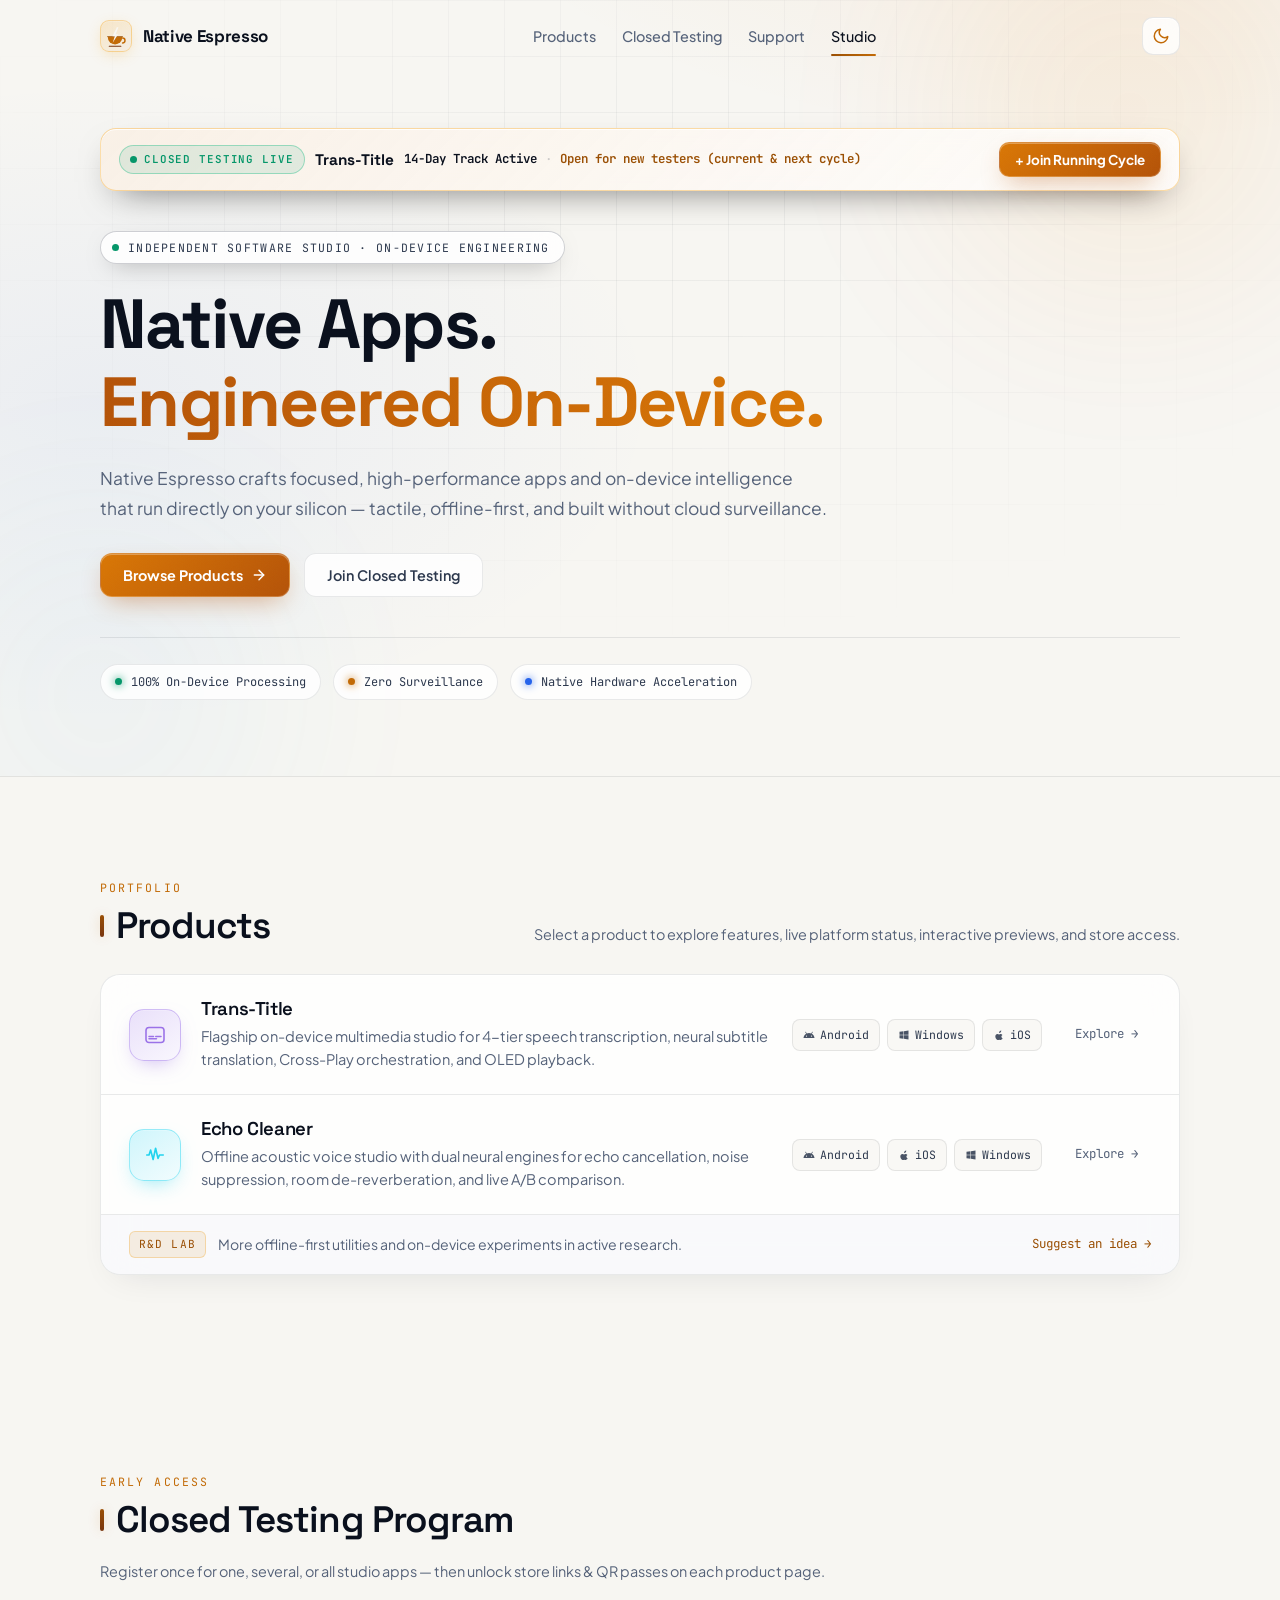
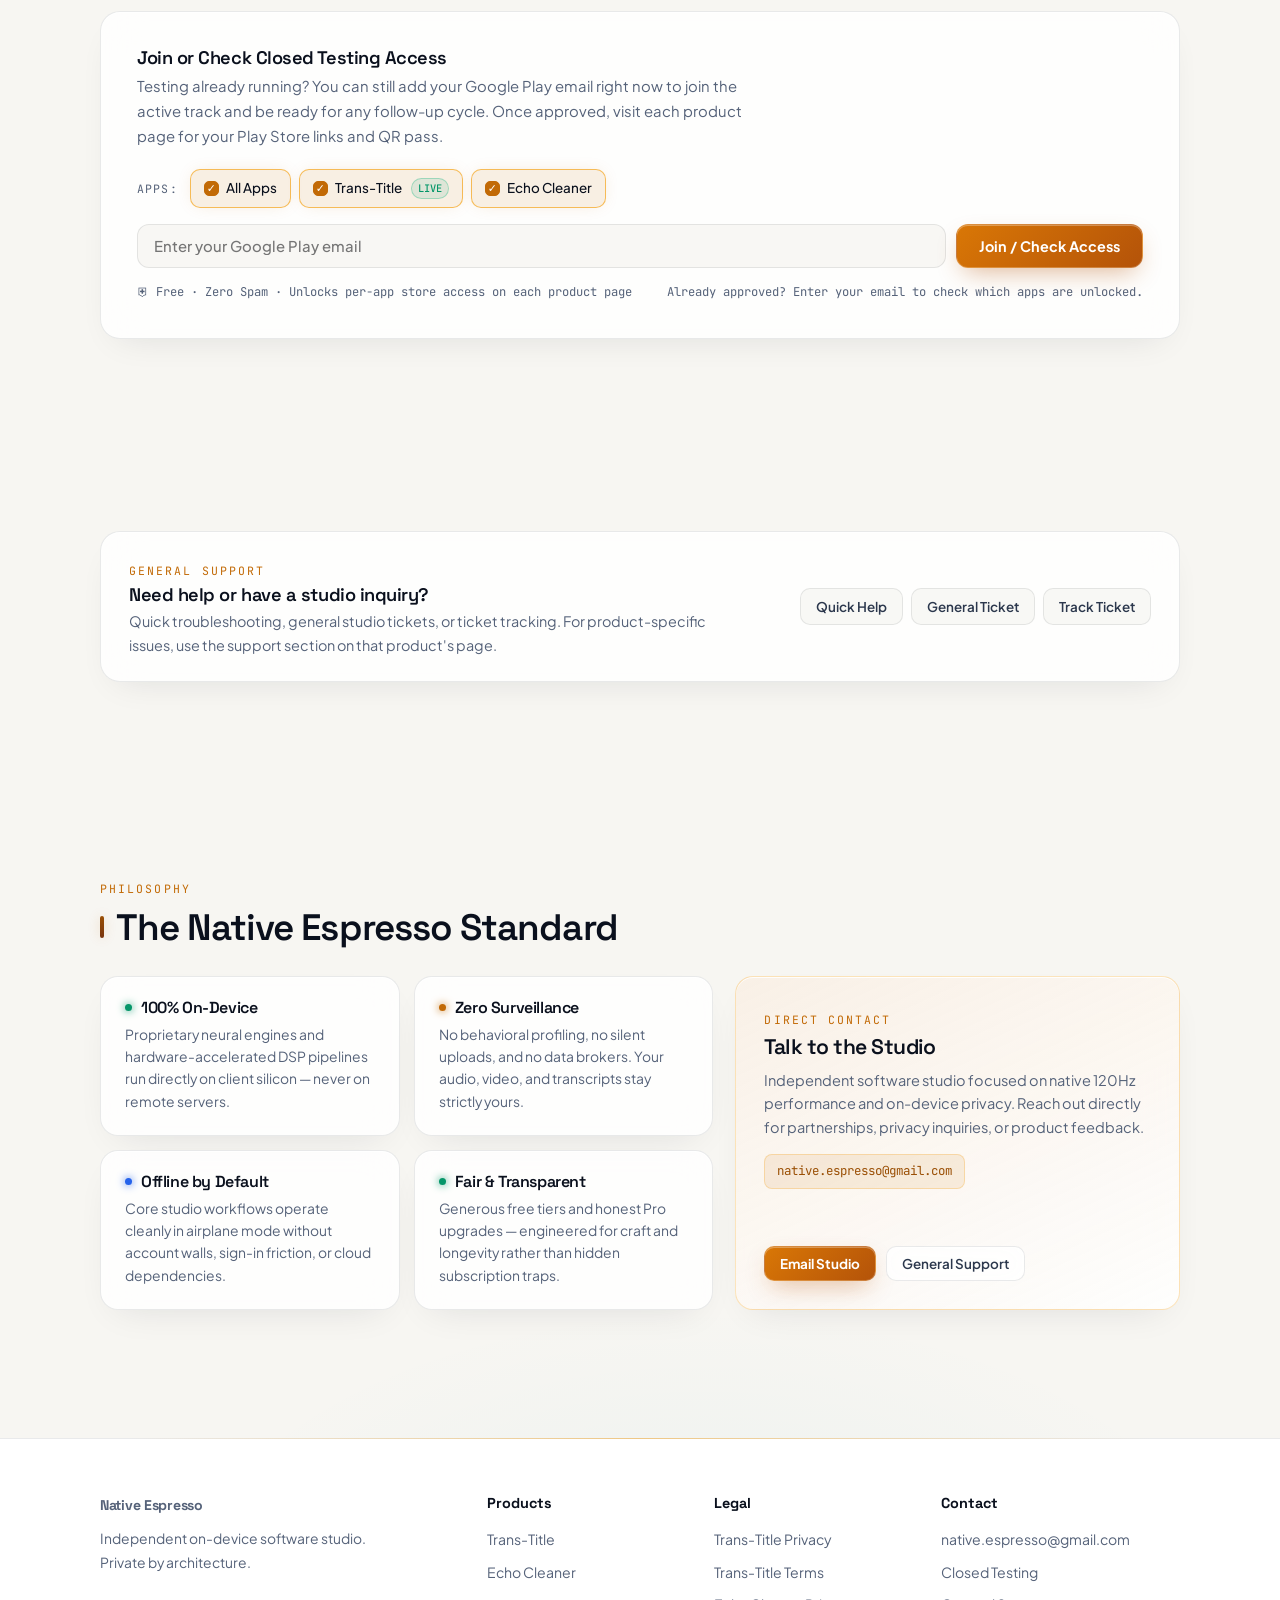
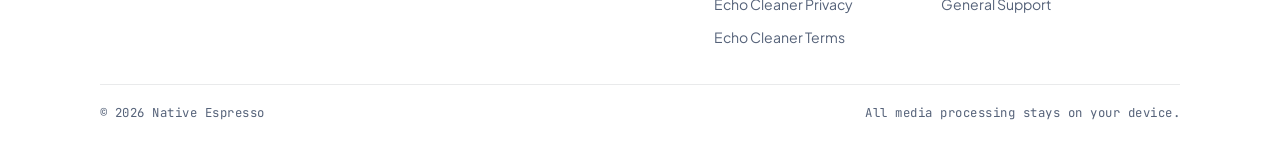
==== commit b7390d57: "feat(ui): Atelier Glass luxury UI/UX overhaul & live top closed-testing countdown strip" ====
--- a/index.html
+++ b/index.html
@@ -5,28 +5,34 @@
 <meta name="viewport" content="width=device-width, initial-scale=1">
 <title>Native Espresso — Independent On-Device Software Studio</title>
 <meta name="description" content="Independent software studio crafting native apps and on-device intelligence. Private by architecture, fast on local silicon, zero cloud surveillance.">
-<meta name="theme-color" content="#07090e">
+<meta name="theme-color" content="#05070c">
 <meta property="og:title" content="Native Espresso — Independent On-Device Software Studio">
 <meta property="og:description" content="Independent software studio building native apps and on-device tools. 100% private, zero uploads.">
-<link rel="icon" href="data:image/svg+xml,%3Csvg xmlns='http://www.w3.org/2000/svg' viewBox='0 0 32 32'%3E%3Crect width='32' height='32' rx='7' fill='%2307090e'/%3E%3Cpath d='M7 11h14v8a5 5 0 0 1-5 5h-4a5 5 0 0 1-5-5v-8z' stroke='%23f59e0b' stroke-width='2' fill='none'/%3E%3Cpath d='M21 13h2a3 3 0 0 1 3 3v0a3 3 0 0 1-3 3h-2' stroke='%23f59e0b' stroke-width='2' fill='none'/%3E%3Cpath d='M10 6c0 1.5 2 2 2 3M14 6c0 1.5 2 2 2 3M18 6c0 1.5 2 2 2 3' stroke='%23fbbf24' stroke-width='1.5' stroke-linecap='round' fill='none'/%3E%3C/svg%3E">
+<link rel="icon" href="data:image/svg+xml,%3Csvg xmlns='http://www.w3.org/2000/svg' viewBox='0 0 512 512'%3E%3Crect width='512' height='512' rx='112' fill='%230d0805'/%3E%3Cg transform='translate(-14,7)'%3E%3Cpath d='M136 252 A120 120 0 0 0 376 252 Z' fill='%23f59e0b'/%3E%3Crect x='124' y='236' width='264' height='16' rx='8' fill='%23fcd34d'/%3E%3Cpath d='M380 268 A40 40 0 0 1 380 348' fill='none' stroke='%23f59e0b' stroke-width='20' stroke-linecap='round'/%3E%3Crect x='150' y='396' width='212' height='14' rx='7' fill='%23b45309'/%3E%3Cpath d='M286 88 L214 238 L252 238 L218 344 L306 204 L266 204 L312 88 Z' fill='%230d0805'/%3E%3C/g%3E%3C/svg%3E">
 <link rel="preconnect" href="https://fonts.googleapis.com">
 <link rel="preconnect" href="https://fonts.gstatic.com" crossorigin>
 <link href="https://fonts.googleapis.com/css2?family=Space+Grotesk:wght@500;600;700&family=Plus+Jakarta+Sans:wght@400;500;600;700&family=JetBrains+Mono:wght@400;500;600&display=swap" rel="stylesheet">
-<link rel="stylesheet" href="assets/company.css?v=20261118b">
+<link rel="stylesheet" href="assets/company.css?v=20261118e">
 <script>(()=>{const t=localStorage.getItem("theme")||(window.matchMedia("(prefers-color-scheme: light)").matches?"light":"dark");document.documentElement.setAttribute("data-theme",t)})();</script>
 </head>
 <body>
+<div class="grain" aria-hidden="true"></div>
 
 <!-- HEADER / NAV -->
 <header class="nav" id="top">
   <div class="wrap nav-in">
     <a class="brand" href="#top" aria-label="Native Espresso Home">
-      <svg viewBox="0 0 32 32" width="26" height="26" aria-hidden="true">
-        <rect width="32" height="32" rx="7" fill="none" stroke="currentColor" stroke-opacity=".28"/>
-        <path d="M7 12h13v7a4 4 0 0 1-4 4h-5a4 4 0 0 1-4-4v-7z" stroke="currentColor" stroke-width="2" fill="none"/>
-        <path d="M20 14h2a2.5 2.5 0 0 1 2.5 2.5v0A2.5 2.5 0 0 1 22 19h-2" stroke="currentColor" stroke-width="2" fill="none"/>
-        <path d="M10 7c0 1.2 1.5 1.8 1.5 2.6M14 7c0 1.2 1.5 1.8 1.5 2.6M18 7c0 1.2 1.5 1.8 1.5 2.6" stroke="currentColor" stroke-width="1.4" stroke-linecap="round" fill="none"/>
-      </svg>
+      <span class="brand-mark" aria-hidden="true">
+        <svg viewBox="96 76 340 346" width="21" height="21">
+          <g transform="translate(-14,7)">
+            <path d="M136 252 A120 120 0 0 0 376 252 Z" fill="var(--espresso)"/>
+            <rect x="124" y="236" width="264" height="16" rx="8" fill="var(--espresso-gold)"/>
+            <path d="M380 268 A40 40 0 0 1 380 348" fill="none" stroke="var(--espresso)" stroke-width="24" stroke-linecap="round"/>
+            <rect x="150" y="396" width="212" height="16" rx="8" fill="var(--espresso-deep)"/>
+            <path d="M286 88 L214 238 L252 238 L218 344 L306 204 L266 204 L312 88 Z" fill="var(--bg)"/>
+          </g>
+        </svg>
+      </span>
       <span>Native&nbsp;Espresso</span>
     </a>
 
@@ -45,14 +51,24 @@
 </header>
 
 <main>
-<!-- HERO -->
+<!-- ATELIER HERO -->
 <section class="hero">
+  <div class="hero-grid-bg" aria-hidden="true"></div>
+  <div class="orb orb-a" aria-hidden="true"></div>
+  <div class="orb orb-b" aria-hidden="true"></div>
+  <div class="wrap live-testing-top" data-studio-live-banner hidden></div>
   <div class="wrap hero-in">
-    <span class="kicker rise" style="--d:0">Independent Software Studio · On-Device Engineering</span>
+    <div class="hero-kicker-pill rise" style="--d:0">
+      <span class="pulse-dot-green" aria-hidden="true"></span>
+      <span>Independent Software Studio · On-Device Engineering</span>
+    </div>
     <h1 class="rise" style="--d:1">Native Apps.<br><span class="grad">Engineered On-Device.</span></h1>
-    <p class="lede rise" style="--d:2">Native Espresso builds focused, high-performance apps and on-device tools that run directly on your hardware — fast, offline-first, and free from cloud surveillance.</p>
+    <p class="lede rise" style="--d:2">Native Espresso crafts focused, high-performance apps and on-device intelligence that run directly on your silicon — tactile, offline-first, and built without cloud surveillance.</p>
     <div class="hero-cta rise" style="--d:3">
-      <a class="btn btn-primary" href="#products">Browse Products</a>
+      <a class="btn btn-primary" href="#products">
+        <span>Browse Products</span>
+        <svg viewBox="0 0 24 24" width="16" height="16" fill="none" stroke="currentColor" stroke-width="2.2" stroke-linecap="round" stroke-linejoin="round" aria-hidden="true"><line x1="5" y1="12" x2="19" y2="12"/><polyline points="12 5 19 12 12 19"/></svg>
+      </a>
       <a class="btn btn-ghost" href="#closed-testing">Join Closed Testing</a>
     </div>
     <ul class="hero-strip rise" style="--d:4">
@@ -63,20 +79,23 @@
   </div>
 </section>
 
-<!-- COMPACT PRODUCT DIRECTORY -->
+<!-- PRODUCT PORTFOLIO GALLERY -->
 <section id="products" class="section">
   <div class="wrap">
     <div class="section-head reveal">
       <div>
         <span class="kicker">Portfolio</span>
-        <h2>Products</h2>
-      </div>
-      <p class="muted" style="font-size:0.9rem;">Select a product to view platform status, features, demos, and download access.</p>
+        <div class="section-head-title">
+          <span class="channel-notch" aria-hidden="true"></span>
+          <h2>Products</h2>
+        </div>
+      </div>
+      <p class="muted" style="font-size:0.9rem;">Select a product to explore features, live platform status, interactive previews, and store access.</p>
     </div>
 
     <div class="product-list reveal" data-product-directory>
       <!-- TRANS-TITLE -->
-      <a class="product-row" href="trans-title/" data-product-row="trans-title">
+      <a class="product-row" href="trans-title/" data-product-row="trans-title" style="--row-accent:#9b72e8">
         <div class="product-icon" style="--item-accent:#9b72e8" aria-hidden="true">
           <svg viewBox="0 0 32 32" width="24" height="24" fill="none">
             <rect x="4" y="6" width="24" height="20" rx="4" stroke="currentColor" stroke-width="2.1"/>
@@ -88,7 +107,7 @@
             <h3>Trans-Title</h3>
             <span data-row-access="trans-title"></span>
           </div>
-          <p>On-device multimedia studio for speech transcription, subtitle translation, and multi-track playback.</p>
+          <p>Flagship on-device multimedia studio for 4-tier speech transcription, neural subtitle translation, Cross-Play orchestration, and OLED playback.</p>
         </div>
         <div class="product-platforms" aria-label="Target platforms">
           <span class="platform-chip">
@@ -108,7 +127,7 @@
       </a>
 
       <!-- ECHO CLEANER -->
-      <a class="product-row" href="echo-cleaner/" data-product-row="echo-cleaner">
+      <a class="product-row" href="echo-cleaner/" data-product-row="echo-cleaner" style="--row-accent:#22d3ee">
         <div class="product-icon" style="--item-accent:#22d3ee" aria-hidden="true">
           <svg viewBox="0 0 32 32" width="24" height="24" fill="none">
             <path d="M5 16h3l2.2-6.5L13.5 22l3.3-15 3.2 13.5 2-4.5H27" stroke="currentColor" stroke-width="2.2" stroke-linecap="round" stroke-linejoin="round"/>
@@ -119,7 +138,7 @@
             <h3>Echo Cleaner</h3>
             <span data-row-access="echo-cleaner"></span>
           </div>
-          <p>Offline acoustic voice processor for echo suppression, noise reduction, and room de-reverberation.</p>
+          <p>Offline acoustic voice studio with dual neural engines for echo cancellation, noise suppression, room de-reverberation, and live A/B comparison.</p>
         </div>
         <div class="product-platforms" aria-label="Target platforms">
           <span class="platform-chip">
@@ -141,7 +160,7 @@
       <!-- LAB / MORE FOOTER ROW -->
       <div class="product-row-muted">
         <div class="product-row-muted-left">
-          <span class="mono" style="color:var(--espresso);">R&amp;D</span>
+          <span class="rd-badge">R&amp;D LAB</span>
           <span>More offline-first utilities and on-device experiments in active research.</span>
         </div>
         <div class="product-row-muted-links">
@@ -158,9 +177,12 @@
     <div class="section-head reveal">
       <div>
         <span class="kicker">Early Access</span>
-        <h2>Closed Testing Program</h2>
-      </div>
-      <p class="muted" style="font-size:0.9rem;">Register once for one, several, or all studio apps — then unlock store links on each product page.</p>
+        <div class="section-head-title">
+          <span class="channel-notch" aria-hidden="true"></span>
+          <h2>Closed Testing Program</h2>
+        </div>
+      </div>
+      <p class="muted" style="font-size:0.9rem;">Register once for one, several, or all studio apps — then unlock store links &amp; QR passes on each product page.</p>
     </div>
 
     <div class="reveal" data-studio-beta-widget></div>
@@ -280,35 +302,38 @@
     <div class="section-head reveal">
       <div>
         <span class="kicker">Philosophy</span>
-        <h2>The Native Espresso Standard</h2>
-      </div>
-    </div>
-
-    <div class="studio-grid reveal">
+        <div class="section-head-title">
+          <span class="channel-notch" aria-hidden="true"></span>
+          <h2>The Native Espresso Standard</h2>
+        </div>
+      </div>
+    </div>
+
+    <div class="studio-grid">
       <div class="principle-grid">
-        <article class="principle-item">
+        <article class="principle-item reveal">
           <h3><i class="dot dot-green"></i>100% On-Device</h3>
-          <p>Proprietary neural engines and DSP pipelines run directly on client silicon — never on remote servers.</p>
+          <p>Proprietary neural engines and hardware-accelerated DSP pipelines run directly on client silicon — never on remote servers.</p>
         </article>
-        <article class="principle-item">
+        <article class="principle-item reveal">
           <h3><i class="dot dot-amber"></i>Zero Surveillance</h3>
-          <p>No behavioral profiling, no silent uploads, and no data brokers. Your media stays yours.</p>
+          <p>No behavioral profiling, no silent uploads, and no data brokers. Your audio, video, and transcripts stay strictly yours.</p>
         </article>
-        <article class="principle-item">
+        <article class="principle-item reveal">
           <h3><i class="dot dot-blue"></i>Offline by Default</h3>
-          <p>Core workflows operate cleanly in airplane mode without account walls or cloud dependencies.</p>
+          <p>Core studio workflows operate cleanly in airplane mode without account walls, sign-in friction, or cloud dependencies.</p>
         </article>
-        <article class="principle-item">
+        <article class="principle-item reveal">
           <h3><i class="dot dot-green"></i>Fair &amp; Transparent</h3>
-          <p>Clear free tiers and honest one-time Pro upgrades — no hidden subscription traps.</p>
+          <p>Generous free tiers and honest Pro upgrades — engineered for craft and longevity rather than hidden subscription traps.</p>
         </article>
       </div>
 
-      <aside class="contact-card">
+      <aside class="contact-card reveal">
         <div>
           <span class="kicker" style="margin-bottom:6px;">Direct Contact</span>
           <h3>Talk to the Studio</h3>
-          <p>Independent software studio focused on native performance and on-device privacy. Reach out directly for partnerships, privacy inquiries, or product feedback.</p>
+          <p>Independent software studio focused on native 120Hz performance and on-device privacy. Reach out directly for partnerships, privacy inquiries, or product feedback.</p>
           <div class="contact-meta">native.espresso@gmail.com</div>
         </div>
         <div class="contact-actions">
@@ -353,7 +378,7 @@
   </div>
 </footer>
 
-<script src="assets/main.js"></script>
-<script src="assets/cloud-client.js?v=20261118d"></script>
+<script src="assets/main.js?v=20261118e"></script>
+<script src="assets/cloud-client.js?v=20261118e"></script>
 </body>
 </html>
--- a/assets/company.css
+++ b/assets/company.css
@@ -1,221 +1,525 @@
 /* ==========================================================================
-   NATIVE ESPRESSO — COMPANY / STUDIO DESIGN SYSTEM
-   Editorial, minimalist dark & light architecture for the root studio portal.
-   Independent from individual product app themes.
+   NATIVE ESPRESSO — ATELIER GLASS & AMBIENT LIGHT DESIGN SYSTEM
+   Luxurious obsidian & alabaster architecture for the studio company portal.
+   Independent from individual product themes.
    ========================================================================== */
 
 :root {
-  --bg: #07090e;
-  --surface: #0c1018;
-  --surface-alt: #121826;
-  --overlay: #182032;
-
-  --ink: #eef2f9;
-  --muted: #8b97b0;
-  --muted-strong: #b6c0d4;
-  --line: rgba(148, 163, 194, 0.13);
-  --line-strong: rgba(148, 163, 194, 0.26);
-
-  /* Native Espresso Studio Accents */
+  --bg: #05070c;
+  --bg-elevated: #0a0e17;
+  --surface: rgba(14, 19, 30, 0.72);
+  --surface-solid: #0d121d;
+  --surface-alt: rgba(22, 29, 44, 0.78);
+  --overlay: #161e2e;
+
+  --ink: #f2f5fb;
+  --muted: #8c98b3;
+  --muted-strong: #c2cce0;
+  --line: rgba(186, 200, 232, 0.11);
+  --line-strong: rgba(186, 200, 232, 0.24);
+  --specular: rgba(255, 255, 255, 0.14);
+  --specular-soft: rgba(255, 255, 255, 0.06);
+
+  /* Native Espresso Crema & Studio Accents */
   --espresso: #f59e0b;
-  --espresso-soft: rgba(245, 158, 11, 0.12);
-  --espresso-gold: #fbbf24;
+  --espresso-soft: rgba(245, 158, 11, 0.13);
+  --espresso-glow: rgba(245, 158, 11, 0.28);
+  --espresso-gold: #fcd34d;
+  --espresso-deep: #d97706;
   --cyan: #22d3ee;
-  --blue: #4f7cff;
+  --blue: #5b8cff;
   --magenta: #f43f7b;
+  --violet: #9b72e8;
   --green: #10b981;
-  --green-soft: rgba(16, 185, 129, 0.12);
+  --green-soft: rgba(16, 185, 129, 0.13);
   --accent: var(--espresso);
+
+  --shadow-card: 0 20px 50px -20px rgba(0, 0, 0, 0.7), 0 1px 0 inset var(--specular);
+  --shadow-hover: 0 28px 64px -22px rgba(0, 0, 0, 0.85), 0 1px 0 inset rgba(255, 255, 255, 0.22);
 
   --font-d: "Space Grotesk", system-ui, -apple-system, sans-serif;
   --font-b: "Plus Jakarta Sans", system-ui, -apple-system, sans-serif;
   --font-m: "JetBrains Mono", ui-monospace, monospace;
 
-  --nav-h: 66px;
-  --rad: 16px;
-  --rad-sm: 10px;
+  --nav-h: 72px;
+  --rad: 20px;
+  --rad-sm: 12px;
+  --ease-spring: cubic-bezier(0.22, 1, 0.36, 1);
+  --ease-luxury: cubic-bezier(0.16, 1, 0.3, 1);
   color-scheme: dark;
 }
 
 html[data-theme="light"] {
-  --bg: #f8fafc;
-  --surface: #ffffff;
-  --surface-alt: #f1f5f9;
-  --overlay: #e8eef6;
-
-  --ink: #0b1120;
-  --muted: #526077;
-  --muted-strong: #334155;
+  --bg: #f7f6f2;
+  --bg-elevated: #ffffff;
+  --surface: rgba(255, 255, 255, 0.82);
+  --surface-solid: #ffffff;
+  --surface-alt: rgba(241, 244, 249, 0.88);
+  --overlay: #eef1f6;
+
+  --ink: #0a101d;
+  --muted: #556279;
+  --muted-strong: #2c384d;
   --line: rgba(15, 23, 42, 0.09);
   --line-strong: rgba(15, 23, 42, 0.2);
-
-  --espresso: #d97706;
-  --espresso-soft: rgba(217, 119, 6, 0.1);
-  --espresso-gold: #b45309;
+  --specular: rgba(255, 255, 255, 0.9);
+  --specular-soft: rgba(255, 255, 255, 0.6);
+
+  --espresso: #c26a06;
+  --espresso-soft: rgba(194, 106, 6, 0.1);
+  --espresso-glow: rgba(194, 106, 6, 0.22);
+  --espresso-gold: #9a4f04;
+  --espresso-deep: #78350f;
   --cyan: #0891b2;
   --blue: #2563eb;
   --magenta: #db2777;
+  --violet: #7a45c4;
   --green: #059669;
   --green-soft: rgba(5, 150, 105, 0.1);
   --accent: var(--espresso);
+
+  --shadow-card: 0 14px 36px -18px rgba(15, 23, 42, 0.12), 0 1px 0 inset var(--specular);
+  --shadow-hover: 0 24px 52px -18px rgba(15, 23, 42, 0.18), 0 1px 0 inset #ffffff;
   color-scheme: light;
 }
 
 * { box-sizing: border-box; margin: 0; }
 html { scroll-behavior: smooth; scrollbar-width: thin; scrollbar-color: var(--line-strong) var(--bg); }
+
+html.theme-transition,
+html.theme-transition *,
+html.theme-transition *::before,
+html.theme-transition *::after {
+  transition-property: background-color, border-color, color, fill, stroke, box-shadow !important;
+  transition-duration: 0.34s !important;
+  transition-timing-function: ease !important;
+}
+
 body {
   background: var(--bg);
   color: var(--ink);
-  font: 400 15.5px/1.65 var(--font-b);
+  font: 400 15.5px/1.68 var(--font-b);
   overflow-x: hidden;
-  transition: background-color 0.25s, color 0.25s;
+  -webkit-font-smoothing: antialiased;
+  -moz-osx-font-smoothing: grayscale;
   background-image:
-    radial-gradient(900px 460px at 85% -8%, rgba(245, 158, 11, 0.08), transparent 65%),
-    radial-gradient(800px 420px at 10% 15%, rgba(79, 124, 255, 0.06), transparent 65%);
+    radial-gradient(1100px 560px at 86% -6%, rgba(245, 158, 11, 0.12), transparent 62%),
+    radial-gradient(900px 520px at 8% 12%, rgba(91, 140, 255, 0.085), transparent 62%),
+    radial-gradient(840px 480px at 55% 96%, rgba(34, 211, 238, 0.055), transparent 65%);
 }
 
 html[data-theme="light"] body {
   background-image:
-    radial-gradient(900px 460px at 85% -8%, rgba(217, 119, 6, 0.06), transparent 65%),
-    radial-gradient(800px 420px at 10% 15%, rgba(37, 99, 235, 0.045), transparent 65%);
-}
-
-::selection { background: rgba(245, 158, 11, 0.28); }
+    radial-gradient(1100px 560px at 86% -6%, rgba(217, 119, 6, 0.09), transparent 62%),
+    radial-gradient(900px 520px at 8% 12%, rgba(37, 99, 235, 0.06), transparent 62%),
+    radial-gradient(840px 480px at 55% 96%, rgba(8, 145, 178, 0.05), transparent 65%);
+}
+
+/* Subtle Architectural Film Grain */
+.grain {
+  position: fixed; inset: 0; z-index: 999; pointer-events: none; opacity: 0.036; mix-blend-mode: overlay;
+  background-image: url("data:image/svg+xml,%3Csvg xmlns='http://www.w3.org/2000/svg' width='140' height='140'%3E%3Cfilter id='n'%3E%3CfeTurbulence type='fractalNoise' baseFrequency='.85' numOctaves='2'/%3E%3C/filter%3E%3Crect width='140' height='140' filter='url(%23n)'/%3E%3C/svg%3E");
+}
+html[data-theme="light"] .grain { opacity: 0.025; }
+
+/* Luminous Top Scroll Progress Filament */
+.scroll-progress {
+  position: fixed; top: 0; left: 0; right: 0; height: 2px; z-index: 200; pointer-events: none;
+  transform-origin: left center; transform: scaleX(0);
+  background: linear-gradient(90deg, var(--espresso-deep), var(--espresso-gold), var(--cyan));
+  box-shadow: 0 0 12px var(--espresso-glow);
+}
+
+::selection { background: rgba(245, 158, 11, 0.28); color: var(--ink); }
 ::-webkit-scrollbar { width: 9px; height: 9px; }
 ::-webkit-scrollbar-track { background: var(--bg); }
-::-webkit-scrollbar-thumb { background: var(--overlay); border-radius: 8px; border: 2px solid var(--bg); }
+::-webkit-scrollbar-thumb { background: linear-gradient(180deg, var(--espresso), var(--espresso-deep)); border-radius: 8px; border: 2px solid var(--bg); }
 
 /* Layout & Typography */
-.wrap { width: min(1040px, 92%); margin-inline: auto; }
-.mono { font-family: var(--font-m); font-size: 0.78rem; letter-spacing: 0.04em; }
+.wrap { width: min(1080px, 92%); margin-inline: auto; }
+.mono { font-family: var(--font-m); font-size: 0.77rem; letter-spacing: 0.04em; font-variant-numeric: tabular-nums; }
 .muted { color: var(--muted); }
-a { color: var(--espresso-gold); text-decoration: none; transition: color 0.18s; }
+a { color: var(--espresso-gold); text-decoration: none; transition: color 0.2s var(--ease-luxury); }
 a:hover { color: var(--ink); }
 
-h1, h2, h3, h4 { font-family: var(--font-d); line-height: 1.15; letter-spacing: -0.02em; color: var(--ink); }
-h1 { font-size: clamp(2.35rem, 5.4vw, 3.85rem); font-weight: 700; }
-h2 { font-size: clamp(1.5rem, 3vw, 2.05rem); font-weight: 600; }
-h3 { font-size: 1.1rem; font-weight: 600; }
-
-section { scroll-margin-top: calc(var(--nav-h) + 20px); }
-.section { padding: clamp(48px, 6.5vw, 80px) 0; position: relative; }
+h1, h2, h3, h4 { font-family: var(--font-d); line-height: 1.12; letter-spacing: -0.025em; color: var(--ink); }
+h1 { font-size: clamp(2.55rem, 5.8vw, 4.35rem); font-weight: 700; }
+h2 { font-size: clamp(1.65rem, 3.2vw, 2.3rem); font-weight: 600; }
+h3 { font-size: 1.14rem; font-weight: 600; }
+
+section { scroll-margin-top: calc(var(--nav-h) + 22px); }
+.section { padding: clamp(56px, 7.5vw, 96px) 0; position: relative; }
 .section-head {
-  display: flex; align-items: flex-end; justify-content: space-between; gap: 16px; flex-wrap: wrap;
-  margin-bottom: 24px;
+  display: flex; align-items: flex-end; justify-content: space-between; gap: 18px; flex-wrap: wrap;
+  margin-bottom: 28px;
+}
+.section-head-title { display: flex; align-items: center; gap: 12px; }
+.channel-notch {
+  width: 3.5px; height: 22px; border-radius: 99px; flex-shrink: 0;
+  background: linear-gradient(180deg, var(--espresso-gold), var(--espresso-deep));
+  box-shadow: 0 0 12px var(--espresso-glow);
 }
 .kicker {
-  font-family: var(--font-m); font-size: 0.74rem; text-transform: uppercase;
-  letter-spacing: 0.16em; color: var(--espresso); margin-bottom: 8px; display: block;
-}
-.lede { color: var(--muted); max-width: 58ch; font-size: 1rem; line-height: 1.65; }
+  font-family: var(--font-m); font-size: 0.72rem; text-transform: uppercase;
+  letter-spacing: 0.18em; color: var(--espresso); margin-bottom: 8px; display: inline-flex; align-items: center; gap: 8px;
+}
+.lede { color: var(--muted); max-width: 58ch; font-size: 1.04rem; line-height: 1.68; }
+
 .grad {
-  background: linear-gradient(95deg, var(--espresso-gold), var(--espresso) 55%, #f97316);
+  background: linear-gradient(100deg, var(--espresso-gold) 0%, var(--espresso) 38%, #fb923c 65%, var(--espresso-gold) 100%);
+  background-size: 220% auto;
   -webkit-background-clip: text;
   background-clip: text;
   color: transparent;
-}
-
-/* Header Navigation */
+  animation: cremaShimmer 9s ease-in-out infinite;
+}
+html[data-theme="light"] .grad {
+  background: linear-gradient(100deg, #b45309 0%, #d97706 45%, #ea580c 72%, #b45309 100%);
+  background-size: 220% auto;
+  -webkit-background-clip: text;
+  background-clip: text;
+}
+@keyframes cremaShimmer {
+  0%, 100% { background-position: 0% 50%; }
+  50% { background-position: 100% 50%; }
+}
+
+/* ==========================================================================
+   Floating Frosted Glass Navigation
+   ========================================================================== */
 .nav {
   position: fixed; inset: 0 0 auto; z-index: 100; height: var(--nav-h);
-  transition: background 0.25s, border-color 0.25s; border-bottom: 1px solid transparent;
+  transition: background 0.32s var(--ease-luxury), border-color 0.32s ease, box-shadow 0.32s ease;
+  border-bottom: 1px solid transparent;
 }
 .nav.scrolled {
-  background: rgba(7, 9, 14, 0.85); backdrop-filter: blur(16px); border-color: var(--line);
-}
-html[data-theme="light"] .nav.scrolled { background: rgba(248, 250, 252, 0.88); }
+  background: rgba(6, 9, 15, 0.76);
+  backdrop-filter: blur(22px) saturate(160%);
+  -webkit-backdrop-filter: blur(22px) saturate(160%);
+  border-color: var(--line);
+  box-shadow: 0 10px 36px -14px rgba(0, 0, 0, 0.65), 0 -1px 0 inset var(--specular-soft);
+}
+html[data-theme="light"] .nav.scrolled {
+  background: rgba(247, 246, 242, 0.82);
+  box-shadow: 0 10px 32px -18px rgba(15, 23, 42, 0.14);
+}
 
 .nav-in { height: var(--nav-h); display: flex; align-items: center; justify-content: space-between; gap: 16px; }
 .brand {
-  display: inline-flex; align-items: center; gap: 10px; color: var(--ink);
-  font-family: var(--font-d); font-weight: 700; font-size: 1.05rem; letter-spacing: -0.01em;
+  display: inline-flex; align-items: center; gap: 11px; color: var(--ink);
+  font-family: var(--font-d); font-weight: 700; font-size: 1.06rem; letter-spacing: -0.02em;
 }
 .brand:hover { color: var(--ink); text-decoration: none; }
-.brand svg { color: var(--espresso); }
-
-.links { display: flex; align-items: center; gap: 22px; }
-.links a { color: var(--muted); font-weight: 500; font-size: 0.9rem; padding: 4px 0; }
+.brand-mark {
+  width: 32px; height: 32px; border-radius: 9px; flex-shrink: 0;
+  display: grid; place-items: center;
+  background: linear-gradient(145deg, rgba(245, 158, 11, 0.18), rgba(217, 119, 6, 0.06));
+  border: 1px solid rgba(245, 158, 11, 0.32);
+  box-shadow: 0 4px 16px -4px rgba(245, 158, 11, 0.3), 0 1px 0 inset rgba(255, 255, 255, 0.2);
+  transition: transform 0.28s var(--ease-spring), box-shadow 0.28s ease;
+}
+.brand:hover .brand-mark {
+  transform: scale(1.06) rotate(-2deg);
+  box-shadow: 0 8px 22px -4px rgba(245, 158, 11, 0.48);
+}
+
+.links { display: flex; align-items: center; gap: 26px; }
+.links a {
+  position: relative; color: var(--muted); font-weight: 500; font-size: 0.9rem; padding: 6px 0;
+  transition: color 0.2s ease;
+}
+.links a::after {
+  content: ""; position: absolute; left: 0; right: 0; bottom: -2px; height: 2px; border-radius: 2px;
+  background: linear-gradient(90deg, var(--espresso-gold), var(--espresso));
+  transform: scaleX(0); transform-origin: right center;
+  transition: transform 0.28s var(--ease-luxury);
+}
 .links a:hover, .links a.active { color: var(--ink); }
-.links a.active { box-shadow: 0 2px 0 var(--espresso); }
+.links a:hover::after, .links a.active::after { transform: scaleX(1); transform-origin: left center; }
 
 .nav-controls { display: flex; align-items: center; gap: 10px; }
 
 .theme-toggle {
-  display: inline-flex; align-items: center; justify-content: center; width: 36px; height: 36px; border-radius: 10px;
+  display: inline-flex; align-items: center; justify-content: center; width: 38px; height: 38px; border-radius: 11px;
   border: 1px solid var(--line); background: var(--surface); color: var(--ink); cursor: pointer;
-  transition: transform 0.15s, border-color 0.2s, background 0.2s;
-}
-.theme-toggle:hover { border-color: var(--line-strong); transform: translateY(-1px); }
-.theme-toggle svg { display: block; color: var(--espresso); }
-
-.burger { display: none; background: none; border: 0; width: 38px; height: 38px; cursor: pointer; flex-direction: column; justify-content: center; gap: 5px; align-items: center; }
-.burger span { width: 20px; height: 2px; background: var(--ink); border-radius: 2px; transition: 0.25s; }
+  backdrop-filter: blur(12px);
+  box-shadow: 0 1px 0 inset var(--specular);
+  transition: transform 0.25s var(--ease-spring), border-color 0.22s ease, box-shadow 0.22s ease;
+}
+.theme-toggle:hover { border-color: rgba(245, 158, 11, 0.45); transform: translateY(-1px) scale(1.04); box-shadow: 0 6px 18px -6px var(--espresso-glow); }
+.theme-toggle:active { transform: scale(0.93); }
+.theme-toggle svg { display: block; color: var(--espresso); transition: transform 0.4s var(--ease-spring); }
+.theme-toggle.is-spinning svg { animation: themeSpin 0.42s var(--ease-spring); }
+@keyframes themeSpin {
+  0% { transform: rotate(-75deg) scale(0.65); opacity: 0.4; }
+  100% { transform: rotate(0deg) scale(1); opacity: 1; }
+}
+
+.burger { display: none; background: var(--surface); border: 1px solid var(--line); border-radius: 10px; width: 38px; height: 38px; cursor: pointer; flex-direction: column; justify-content: center; gap: 5px; align-items: center; }
+.burger span { width: 18px; height: 2px; background: var(--ink); border-radius: 2px; transition: 0.25s var(--ease-luxury); }
 .burger[aria-expanded="true"] span:nth-child(1) { transform: translateY(7px) rotate(45deg); }
 .burger[aria-expanded="true"] span:nth-child(2) { opacity: 0; }
 .burger[aria-expanded="true"] span:nth-child(3) { transform: translateY(-7px) rotate(-45deg); }
 
-/* Buttons */
+/* ==========================================================================
+   Tactile Luxury Buttons (Magnetic + Specular Sheen)
+   ========================================================================== */
 .btn {
+  position: relative; overflow: hidden;
   display: inline-flex; align-items: center; justify-content: center; gap: 8px;
-  padding: 11px 20px; border-radius: 10px; border: 1px solid var(--line);
+  padding: 12px 22px; border-radius: 12px; border: 1px solid var(--line);
   font: 600 0.9rem var(--font-b); cursor: pointer;
-  transition: transform 0.15s, box-shadow 0.2s, background 0.2s, border-color 0.2s, color 0.2s;
-  color: var(--ink); background: var(--surface-alt); text-decoration: none;
-}
-.btn:hover { transform: translateY(-1px); border-color: var(--line-strong); color: var(--ink); text-decoration: none; }
-.btn:active { transform: scale(0.98); }
+  transition: transform 0.24s var(--ease-spring), box-shadow 0.26s ease, background 0.24s ease, border-color 0.24s ease, color 0.2s ease;
+  color: var(--ink); background: var(--surface); backdrop-filter: blur(12px); text-decoration: none;
+  box-shadow: 0 1px 0 inset var(--specular-soft);
+}
+.btn:hover { transform: translateY(-2px); border-color: var(--line-strong); color: var(--ink); text-decoration: none; }
+.btn:active { transform: scale(0.965); }
 .btn:disabled { opacity: 0.6; cursor: not-allowed; transform: none; }
+.btn:focus-visible, input:focus-visible, select:focus-visible, textarea:focus-visible {
+  outline: 2px solid var(--espresso); outline-offset: 2px;
+}
 
 .btn-primary {
-  background: var(--espresso); color: #090b10; border-color: transparent; font-weight: 700;
-  box-shadow: 0 4px 18px rgba(245, 158, 11, 0.24);
-}
+  background: linear-gradient(135deg, var(--espresso-gold) 0%, var(--espresso) 55%, #ea580c 100%);
+  color: #0b0804; border-color: rgba(255, 255, 255, 0.22); font-weight: 700;
+  box-shadow: 0 10px 28px -8px rgba(245, 158, 11, 0.5), 0 1px 0 inset rgba(255, 255, 255, 0.45);
+  transform: translate3d(var(--mag-x, 0px), var(--mag-y, 0px), 0);
+}
+.btn-primary::before {
+  content: ""; position: absolute; inset: 0; pointer-events: none;
+  background: linear-gradient(110deg, transparent 25%, rgba(255, 255, 255, 0.35) 50%, transparent 75%);
+  transform: translateX(-130%); transition: transform 0.65s var(--ease-luxury);
+}
+.btn-primary:hover::before { transform: translateX(130%); }
 .btn-primary:hover {
-  background: var(--espresso-gold); color: #090b10;
-  box-shadow: 0 6px 24px rgba(245, 158, 11, 0.34);
-}
-html[data-theme="light"] .btn-primary { background: #b45309; color: #ffffff; }
-html[data-theme="light"] .btn-primary:hover { background: #92400e; color: #ffffff; }
-
-.btn-ghost { background: transparent; color: var(--muted-strong); }
-.btn-ghost:hover { background: var(--surface-alt); color: var(--ink); }
-.btn-sm { padding: 8px 14px; font-size: 0.84rem; border-radius: 9px; }
-
-/* Hero */
+  color: #0b0804;
+  transform: translate3d(var(--mag-x, 0px), calc(var(--mag-y, 0px) - 2px), 0);
+  box-shadow: 0 16px 36px -8px rgba(245, 158, 11, 0.62), 0 1px 0 inset rgba(255, 255, 255, 0.6);
+}
+.btn-primary:active { transform: scale(0.965); }
+html[data-theme="light"] .btn-primary {
+  background: linear-gradient(135deg, #d97706 0%, #b45309 100%);
+  color: #ffffff;
+  box-shadow: 0 10px 26px -8px rgba(180, 83, 9, 0.45), 0 1px 0 inset rgba(255, 255, 255, 0.3);
+}
+html[data-theme="light"] .btn-primary:hover { color: #ffffff; box-shadow: 0 16px 34px -8px rgba(180, 83, 9, 0.55); }
+
+.btn-ghost { background: var(--surface); color: var(--muted-strong); }
+.btn-ghost:hover { background: var(--surface-alt); color: var(--ink); border-color: var(--line-strong); }
+.btn-sm { padding: 8px 15px; font-size: 0.84rem; border-radius: 10px; }
+
+/* ==========================================================================
+   Atelier Hero (Ambient Light, Architectural Grid & Specular Pill)
+   ========================================================================== */
 .hero {
-  padding: calc(var(--nav-h) + clamp(46px, 7vw, 88px)) 0 clamp(36px, 5vw, 56px);
+  position: relative; overflow: hidden;
+  padding: calc(var(--nav-h) + clamp(32px, 5vw, 56px)) 0 clamp(48px, 6.5vw, 76px);
   border-bottom: 1px solid var(--line);
 }
-.hero-in { max-width: 760px; }
-.hero .lede { margin: 18px 0 26px; font-size: 1.06rem; }
-.hero-cta { display: flex; gap: 12px; flex-wrap: wrap; }
+
+/* Live Closed Testing Top Telemetry Strip (Visible to Everyone) */
+.live-testing-top {
+  position: relative; z-index: 3;
+  margin-bottom: clamp(26px, 4vw, 40px);
+}
+.live-cycle-stack { display: flex; flex-direction: column; gap: 10px; }
+.live-cycle-bar {
+  display: flex; align-items: center; justify-content: space-between; gap: 18px; flex-wrap: wrap;
+  padding: 13px 18px; border-radius: 16px;
+  background: linear-gradient(135deg, color-mix(in srgb, var(--espresso) 10%, var(--surface-solid)), var(--surface));
+  border: 1px solid rgba(245, 158, 11, 0.34);
+  backdrop-filter: blur(18px) saturate(150%);
+  -webkit-backdrop-filter: blur(18px) saturate(150%);
+  box-shadow: 0 14px 36px -18px rgba(0, 0, 0, 0.65), 0 1px 0 inset var(--specular);
+  animation: rise 0.45s var(--ease-luxury) forwards;
+}
+.live-cycle-bar.is-extended {
+  border-color: rgba(244, 63, 123, 0.44);
+  background: linear-gradient(135deg, color-mix(in srgb, var(--magenta) 11%, var(--surface-solid)), var(--surface));
+}
+.live-cycle-main { flex: 1; min-width: 240px; display: flex; flex-direction: column; gap: 8px; }
+.live-cycle-meta { display: flex; align-items: center; gap: 10px; flex-wrap: wrap; }
+.live-cycle-pill {
+  display: inline-flex; align-items: center; gap: 7px;
+  padding: 4px 10px; border-radius: 999px;
+  background: var(--green-soft); border: 1px solid rgba(16, 185, 129, 0.36);
+  font-family: var(--font-m); font-size: 0.68rem; font-weight: 600;
+  text-transform: uppercase; letter-spacing: 0.08em; color: var(--green);
+}
+.live-cycle-bar.is-extended .live-cycle-pill {
+  background: var(--espresso-soft); border-color: rgba(245, 158, 11, 0.42); color: var(--espresso);
+}
+.live-cycle-app {
+  font-family: var(--font-d); font-weight: 700; font-size: 0.96rem; color: var(--ink);
+}
+.live-cycle-app:hover { color: var(--espresso-gold); }
+.live-cycle-sub {
+  display: inline-flex; align-items: center; gap: 8px; flex-wrap: wrap;
+  font-family: var(--font-m); font-size: 0.78rem; color: var(--muted-strong);
+  font-variant-numeric: tabular-nums;
+}
+.live-cycle-sub strong { color: var(--ink); font-weight: 600; }
+.lc-sep { color: var(--line-strong); }
+.live-cycle-rem { color: var(--espresso-gold); font-weight: 600; }
+.live-cycle-track {
+  width: 100%; height: 6px; border-radius: 999px; background: color-mix(in srgb, var(--bg) 72%, transparent);
+  border: 1px solid var(--line); overflow: hidden; padding: 1px;
+}
+.live-cycle-track .lc-fill {
+  height: 100%; border-radius: 999px;
+  background: linear-gradient(90deg, var(--espresso-deep), var(--espresso-gold), var(--green));
+  box-shadow: 0 0 10px var(--espresso-glow);
+  transition: width 0.6s var(--ease-luxury);
+}
+.live-cycle-actions { display: flex; align-items: center; gap: 8px; flex-shrink: 0; }
+.pulse-dot-amber {
+  width: 7px; height: 7px; border-radius: 50%; background: var(--espresso);
+  box-shadow: 0 0 8px var(--espresso); animation: ringPulseAmber 2.2s ease-out infinite;
+}
+@keyframes ringPulseAmber {
+  0% { box-shadow: 0 0 0 0 rgba(245, 158, 11, 0.65); }
+  70% { box-shadow: 0 0 0 7px rgba(245, 158, 11, 0); }
+  100% { box-shadow: 0 0 0 0 rgba(245, 158, 11, 0); }
+}
+.chip-live-tag {
+  font-style: normal; font-family: var(--font-m); font-size: 0.65rem; text-transform: uppercase;
+  padding: 1px 6px; border-radius: 999px; margin-left: 2px;
+  background: var(--green-soft); color: var(--green); border: 1px solid rgba(16, 185, 129, 0.32);
+}
+.hero-grid-bg {
+  position: absolute; inset: 0; pointer-events: none; z-index: 0;
+  background-image:
+    linear-gradient(var(--line) 1px, transparent 1px),
+    linear-gradient(90deg, var(--line) 1px, transparent 1px);
+  background-size: 56px 56px;
+  mask-image: radial-gradient(ellipse 75% 70% at 50% 30%, #000 18%, transparent 78%);
+  -webkit-mask-image: radial-gradient(ellipse 75% 70% at 50% 30%, #000 18%, transparent 78%);
+  opacity: 0.45;
+}
+html[data-theme="light"] .hero-grid-bg { opacity: 0.55; }
+
+.orb {
+  position: absolute; border-radius: 50%; filter: blur(92px); pointer-events: none; z-index: 0;
+  transform: translate3d(0, var(--py, 0px), 0);
+  will-change: transform;
+}
+.orb-a {
+  width: 520px; height: 520px; right: -110px; top: -150px; opacity: 0.42;
+  background: radial-gradient(circle, rgba(245, 158, 11, 0.48), rgba(234, 88, 12, 0.14) 55%, transparent 72%);
+  animation: orbFloatA 16s ease-in-out infinite alternate;
+}
+.orb-b {
+  width: 480px; height: 480px; left: -140px; bottom: -160px; opacity: 0.34;
+  background: radial-gradient(circle, rgba(91, 140, 255, 0.42), rgba(34, 211, 238, 0.14) 55%, transparent 72%);
+  animation: orbFloatB 20s ease-in-out infinite alternate;
+}
+html[data-theme="light"] .orb-a { opacity: 0.24; }
+html[data-theme="light"] .orb-b { opacity: 0.18; }
+
+@keyframes orbFloatA {
+  0% { transform: translate3d(0, var(--py, 0px), 0) scale(1); }
+  100% { transform: translate3d(-44px, calc(var(--py, 0px) + 32px), 0) scale(1.1); }
+}
+@keyframes orbFloatB {
+  0% { transform: translate3d(0, var(--py, 0px), 0) scale(1); }
+  100% { transform: translate3d(48px, calc(var(--py, 0px) - 28px), 0) scale(1.08); }
+}
+
+.hero-in { position: relative; z-index: 2; }
+
+.hero-kicker-pill {
+  display: inline-flex; align-items: center; gap: 9px;
+  padding: 6px 14px 6px 11px; border-radius: 999px; margin-bottom: 22px;
+  background: var(--surface); border: 1px solid var(--line-strong);
+  backdrop-filter: blur(14px);
+  box-shadow: 0 1px 0 inset var(--specular), 0 8px 24px -12px rgba(0, 0, 0, 0.5);
+  font-family: var(--font-m); font-size: 0.72rem; letter-spacing: 0.11em;
+  text-transform: uppercase; color: var(--muted-strong);
+}
+.pulse-dot-green {
+  width: 7px; height: 7px; border-radius: 50%; background: var(--green); flex-shrink: 0;
+  box-shadow: 0 0 0 0 rgba(16, 185, 129, 0.65);
+  animation: ringPulse 2.4s ease-out infinite;
+}
+@keyframes ringPulse {
+  0% { box-shadow: 0 0 0 0 rgba(16, 185, 129, 0.65); }
+  70% { box-shadow: 0 0 0 8px rgba(16, 185, 129, 0); }
+  100% { box-shadow: 0 0 0 0 rgba(16, 185, 129, 0); }
+}
+
+.hero .lede { margin: 22px 0 30px; font-size: 1.09rem; max-width: 56ch; }
+.hero-cta { display: flex; gap: 14px; flex-wrap: wrap; }
 
 .hero-strip {
-  display: flex; gap: 24px; flex-wrap: wrap; margin-top: 34px; padding-top: 22px;
+  display: flex; gap: 12px; flex-wrap: wrap; margin-top: 40px; padding-top: 26px;
   border-top: 1px solid var(--line); list-style: none; padding-left: 0;
 }
 .hero-strip li {
-  display: inline-flex; align-items: center; gap: 8px;
-  font-family: var(--font-m); font-size: 0.78rem; color: var(--muted);
+  display: inline-flex; align-items: center; gap: 9px;
+  padding: 7px 14px; border-radius: 999px;
+  background: var(--surface); border: 1px solid var(--line);
+  backdrop-filter: blur(12px);
+  box-shadow: 0 1px 0 inset var(--specular-soft);
+  font-family: var(--font-m); font-size: 0.75rem; color: var(--muted-strong);
 }
 .dot { width: 7px; height: 7px; border-radius: 50%; flex-shrink: 0; }
-.dot-green { background: var(--green); }
-.dot-amber { background: var(--espresso); }
-.dot-blue { background: var(--blue); }
-
-/* Subtle Entrance Animations */
-.rise { opacity: 0; transform: translateY(14px); animation: rise 0.6s cubic-bezier(0.2, 0.7, 0.2, 1) forwards; animation-delay: calc(var(--d) * 0.08s); }
+.dot-green { background: var(--green); box-shadow: 0 0 9px var(--green); }
+.dot-amber { background: var(--espresso); box-shadow: 0 0 9px var(--espresso); }
+.dot-blue { background: var(--blue); box-shadow: 0 0 9px var(--blue); }
+
+/* Choreographed Entrance Animations */
+.rise {
+  opacity: 0; transform: translateY(14px);
+  animation: rise 0.56s var(--ease-luxury) forwards;
+  animation-delay: calc(var(--d, 0) * 0.055s);
+}
 @keyframes rise { to { opacity: 1; transform: none; } }
-.reveal { opacity: 0; transform: translateY(16px); transition: opacity 0.55s ease, transform 0.55s cubic-bezier(0.2, 0.7, 0.2, 1); }
+
+.reveal {
+  opacity: 0; transform: translateY(22px) scale(0.992);
+  transition: opacity 0.72s var(--ease-luxury), transform 0.72s var(--ease-luxury);
+  transition-delay: var(--stagger, 0ms);
+}
 .reveal.in { opacity: 1; transform: none; }
 
 /* ==========================================================================
-   Compact Product Directory
+   Cursor-Reactive Glass Spotlight Surface Primitive
+   ========================================================================== */
+.product-row,
+.studio-beta-card,
+.support-compact-shell,
+.principle-item,
+.contact-card {
+  position: relative;
+}
+
+.studio-beta-card::after,
+.principle-item::after,
+.contact-card::after {
+  content: ""; position: absolute; inset: 0; border-radius: inherit; pointer-events: none;
+  opacity: 0; transition: opacity 0.35s ease;
+  background: radial-gradient(380px circle at var(--mx, 50%) var(--my, 50%), rgba(245, 158, 11, 0.11), transparent 65%);
+}
+html[data-theme="light"] .studio-beta-card::after,
+html[data-theme="light"] .principle-item::after,
+html[data-theme="light"] .contact-card::after {
+  background: radial-gradient(380px circle at var(--mx, 50%) var(--my, 50%), rgba(194, 106, 6, 0.09), transparent 65%);
+}
+.studio-beta-card.spot-active::after,
+.principle-item.spot-active::after,
+.contact-card.spot-active::after { opacity: 1; }
+
+/* ==========================================================================
+   Luxury Product Portfolio Gallery
    ========================================================================== */
 .product-list {
   border: 1px solid var(--line);
   border-radius: var(--rad);
   background: var(--surface);
+  backdrop-filter: blur(20px) saturate(140%);
+  -webkit-backdrop-filter: blur(20px) saturate(140%);
+  box-shadow: var(--shadow-card);
   overflow: hidden;
 }
 
@@ -223,66 +527,100 @@
   display: grid;
   grid-template-columns: auto 1fr auto auto;
   align-items: center;
-  gap: 18px;
-  padding: 20px 24px;
+  gap: 20px;
+  padding: 24px 28px;
   color: inherit;
   text-decoration: none;
   border-bottom: 1px solid var(--line);
-  transition: background-color 0.2s, border-color 0.2s;
-}
+  overflow: hidden;
+  transition: background-color 0.28s ease, transform 0.28s var(--ease-spring);
+}
+.product-row::before {
+  content: ""; position: absolute; inset: 0; pointer-events: none; opacity: 0;
+  transition: opacity 0.35s ease;
+  background: radial-gradient(460px circle at var(--mx, 20%) var(--my, 50%), color-mix(in srgb, var(--row-accent, var(--espresso)) 14%, transparent), transparent 68%);
+}
+.product-row:hover::before,
+.product-row.spot-active::before { opacity: 1; }
 .product-row:last-child { border-bottom: 0; }
-.product-row:hover { background: var(--surface-alt); color: inherit; text-decoration: none; }
+.product-row:hover {
+  background: color-mix(in srgb, var(--surface-alt) 58%, transparent);
+  color: inherit; text-decoration: none;
+}
 
 .product-icon {
-  width: 46px; height: 46px; border-radius: 12px;
+  position: relative; z-index: 1;
+  width: 52px; height: 52px; border-radius: 15px;
   display: grid; place-items: center; flex-shrink: 0;
-  background: color-mix(in srgb, var(--item-accent, var(--espresso)) 12%, var(--surface-alt));
-  border: 1px solid color-mix(in srgb, var(--item-accent, var(--espresso)) 32%, transparent);
+  background: linear-gradient(145deg, color-mix(in srgb, var(--item-accent, var(--espresso)) 22%, var(--surface-solid)), color-mix(in srgb, var(--item-accent, var(--espresso)) 6%, var(--surface-solid)));
+  border: 1px solid color-mix(in srgb, var(--item-accent, var(--espresso)) 42%, transparent);
   color: var(--item-accent, var(--espresso));
-}
-
-.product-info { min-width: 0; }
+  box-shadow: 0 8px 22px -10px color-mix(in srgb, var(--item-accent, var(--espresso)) 65%, transparent), 0 1px 0 inset rgba(255, 255, 255, 0.18);
+  transition: transform 0.32s var(--ease-spring), box-shadow 0.32s ease;
+}
+.product-row:hover .product-icon {
+  transform: scale(1.07) translateY(-1px);
+  box-shadow: 0 14px 30px -8px color-mix(in srgb, var(--item-accent, var(--espresso)) 75%, transparent), 0 1px 0 inset rgba(255, 255, 255, 0.28);
+}
+
+.product-info { position: relative; z-index: 1; min-width: 0; }
 .product-title-row { display: flex; align-items: center; gap: 10px; flex-wrap: wrap; }
-.product-info h3 { font-size: 1.08rem; margin: 0; }
-.product-info p { color: var(--muted); font-size: 0.9rem; margin: 4px 0 0; line-height: 1.5; }
+.product-info h3 { font-size: 1.16rem; margin: 0; letter-spacing: -0.02em; }
+.product-info p { color: var(--muted); font-size: 0.91rem; margin: 5px 0 0; line-height: 1.55; max-width: 52ch; }
 
 .product-platforms {
-  display: flex; align-items: center; gap: 6px; flex-wrap: nowrap; justify-content: flex-end; flex-shrink: 0;
+  position: relative; z-index: 1;
+  display: flex; align-items: center; gap: 7px; flex-wrap: nowrap; justify-content: flex-end; flex-shrink: 0;
 }
 .platform-chip {
   display: inline-flex; align-items: center; gap: 5px;
-  padding: 4px 10px; border-radius: 7px;
-  border: 1px solid var(--line); background: var(--bg);
+  padding: 5px 10px; border-radius: 8px;
+  border: 1px solid var(--line); background: color-mix(in srgb, var(--bg) 72%, transparent);
   font-family: var(--font-m); font-size: 0.72rem; color: var(--muted-strong);
   white-space: nowrap; flex-shrink: 0;
-}
-.platform-chip svg { opacity: 0.8; flex-shrink: 0; }
+  transition: border-color 0.22s ease, color 0.22s ease;
+}
+.product-row:hover .platform-chip { border-color: var(--line-strong); }
+.platform-chip svg { opacity: 0.85; flex-shrink: 0; }
 
 .product-arrow {
-  display: inline-flex; align-items: center; gap: 4px;
+  position: relative; z-index: 1;
+  display: inline-flex; align-items: center; gap: 5px;
   font-family: var(--font-m); font-size: 0.78rem; color: var(--muted);
-  transition: transform 0.2s, color 0.2s; white-space: nowrap;
-}
-.product-row:hover .product-arrow { color: var(--espresso); transform: translateX(3px); }
-
-/* Dynamic Tester Access Badge on Product Row (hydrated only after email check) */
+  padding: 6px 12px; border-radius: 999px; border: 1px solid transparent;
+  transition: transform 0.26s var(--ease-spring), color 0.22s ease, border-color 0.22s ease, background 0.22s ease;
+  white-space: nowrap;
+}
+.product-row:hover .product-arrow {
+  color: var(--espresso-gold);
+  border-color: rgba(245, 158, 11, 0.3);
+  background: var(--espresso-soft);
+  transform: translateX(4px);
+}
+
+/* Dynamic Tester Access Badge on Product Row */
 .product-access-pill {
   display: inline-flex; align-items: center; gap: 5px;
-  font-family: var(--font-m); font-size: 0.7rem; padding: 2px 8px; border-radius: 999px;
+  font-family: var(--font-m); font-size: 0.7rem; padding: 3px 9px; border-radius: 999px;
 }
 .product-access-pill.approved {
-  background: var(--green-soft); color: var(--green); border: 1px solid rgba(16, 185, 129, 0.32);
+  background: var(--green-soft); color: var(--green); border: 1px solid rgba(16, 185, 129, 0.35);
 }
 .product-access-pill.pending {
-  background: var(--espresso-soft); color: var(--espresso); border: 1px solid rgba(245, 158, 11, 0.32);
+  background: var(--espresso-soft); color: var(--espresso); border: 1px solid rgba(245, 158, 11, 0.35);
 }
 
 .product-row-muted {
   display: flex; align-items: center; justify-content: space-between; gap: 14px; flex-wrap: wrap;
-  padding: 15px 24px; background: color-mix(in srgb, var(--surface-alt) 55%, var(--surface));
+  padding: 16px 28px; background: color-mix(in srgb, var(--surface-alt) 50%, transparent);
   font-size: 0.88rem; color: var(--muted);
 }
-.product-row-muted-left { display: flex; align-items: center; gap: 10px; }
+.product-row-muted-left { display: flex; align-items: center; gap: 12px; }
+.rd-badge {
+  font-family: var(--font-m); font-size: 0.7rem; letter-spacing: 0.1em; padding: 3px 9px;
+  border-radius: 6px; color: var(--espresso-gold);
+  background: var(--espresso-soft); border: 1px solid rgba(245, 158, 11, 0.28);
+}
 .product-row-muted-links { display: flex; align-items: center; gap: 14px; font-family: var(--font-m); font-size: 0.78rem; }
 
 /* ==========================================================================
@@ -290,38 +628,48 @@
    ========================================================================== */
 .studio-beta-card {
   border: 1px solid var(--line); border-radius: var(--rad); background: var(--surface);
-  padding: clamp(22px, 3.5vw, 32px);
-}
+  backdrop-filter: blur(20px) saturate(140%);
+  -webkit-backdrop-filter: blur(20px) saturate(140%);
+  box-shadow: var(--shadow-card);
+  padding: clamp(24px, 3.8vw, 36px);
+  overflow: hidden;
+  transition: border-color 0.28s ease, box-shadow 0.28s ease;
+}
+.studio-beta-card:hover { border-color: var(--line-strong); box-shadow: var(--shadow-hover); }
 .studio-beta-top {
   display: flex; align-items: flex-start; justify-content: space-between; gap: 16px; flex-wrap: wrap;
-  margin-bottom: 18px;
+  margin-bottom: 20px; position: relative; z-index: 1;
 }
 .studio-beta-top p { color: var(--muted); font-size: 0.93rem; margin-top: 6px; max-width: 58ch; }
+.studio-beta-card form { position: relative; z-index: 1; }
 
 .app-picker-row {
-  display: flex; align-items: center; gap: 8px; flex-wrap: wrap; margin-bottom: 14px;
+  display: flex; align-items: center; gap: 8px; flex-wrap: wrap; margin-bottom: 16px;
 }
 .picker-label {
-  font-family: var(--font-m); font-size: 0.74rem; text-transform: uppercase;
-  letter-spacing: 0.08em; color: var(--muted); margin-right: 4px;
+  font-family: var(--font-m); font-size: 0.72rem; text-transform: uppercase;
+  letter-spacing: 0.1em; color: var(--muted); margin-right: 4px;
 }
 .app-pick-chip {
   position: relative; display: inline-flex; align-items: center; cursor: pointer; user-select: none;
 }
 .app-pick-chip input { position: absolute; opacity: 0; pointer-events: none; }
 .app-pick-chip span {
-  display: inline-flex; align-items: center; gap: 6px;
-  padding: 6px 12px; border-radius: 8px; border: 1px solid var(--line);
-  background: var(--bg); color: var(--muted); font-size: 0.84rem; font-weight: 500;
-  transition: border-color 0.18s, background 0.18s, color 0.18s;
-}
-.app-pick-chip:hover span { border-color: var(--line-strong); color: var(--ink); }
+  display: inline-flex; align-items: center; gap: 7px;
+  padding: 7px 13px; border-radius: 10px; border: 1px solid var(--line);
+  background: color-mix(in srgb, var(--bg) 75%, transparent); color: var(--muted); font-size: 0.84rem; font-weight: 500;
+  transition: border-color 0.2s ease, background 0.2s ease, color 0.2s ease, transform 0.2s var(--ease-spring);
+}
+.app-pick-chip:hover span { border-color: var(--line-strong); color: var(--ink); transform: translateY(-1px); }
+.app-pick-chip:active span { transform: scale(0.96); }
 .app-pick-chip input:checked + span {
-  border-color: var(--espresso); background: var(--espresso-soft); color: var(--ink);
+  border-color: rgba(245, 158, 11, 0.65); background: var(--espresso-soft); color: var(--ink);
+  box-shadow: 0 0 18px -6px var(--espresso-glow);
 }
 .app-pick-check {
-  width: 14px; height: 14px; border-radius: 4px; border: 1.5px solid var(--line-strong);
-  display: inline-grid; place-items: center; font-size: 0.68rem; line-height: 1;
+  width: 15px; height: 15px; border-radius: 5px; border: 1.5px solid var(--line-strong);
+  display: inline-grid; place-items: center; font-size: 0.68rem; line-height: 1; font-style: normal;
+  transition: background 0.2s ease, border-color 0.2s ease;
 }
 .app-pick-chip input:checked + span .app-pick-check {
   background: var(--espresso); border-color: var(--espresso); color: #090b10;
@@ -330,43 +678,50 @@
 
 .input-wrap { display: flex; gap: 10px; flex-wrap: wrap; }
 .queue-input {
-  flex: 1; min-width: 240px; background: var(--bg); border: 1px solid var(--line); border-radius: 10px;
-  padding: 11px 15px; color: var(--ink); font: 500 0.92rem var(--font-b); outline: none;
-  transition: border-color 0.2s, box-shadow 0.2s;
-}
-.queue-input:focus { border-color: var(--espresso); box-shadow: 0 0 0 3px var(--espresso-soft); }
+  flex: 1; min-width: 240px; background: color-mix(in srgb, var(--bg) 82%, transparent);
+  border: 1px solid var(--line); border-radius: 12px;
+  padding: 12px 16px; color: var(--ink); font: 500 0.93rem var(--font-b); outline: none;
+  transition: border-color 0.22s ease, box-shadow 0.22s ease, background 0.22s ease;
+}
+.queue-input:focus {
+  border-color: var(--espresso);
+  box-shadow: 0 0 0 4px var(--espresso-soft);
+  background: var(--bg-elevated);
+}
 .queue-meta {
-  display: flex; justify-content: space-between; gap: 10px; flex-wrap: wrap; margin-top: 12px;
+  display: flex; justify-content: space-between; gap: 10px; flex-wrap: wrap; margin-top: 14px;
   font-size: 0.76rem; color: var(--muted); font-family: var(--font-m);
 }
 
-/* Access Summary View (after email is submitted / remembered) */
+/* Access Summary View */
 .access-header {
+  position: relative; z-index: 1;
   display: flex; align-items: center; justify-content: space-between; gap: 12px; flex-wrap: wrap;
-  padding-bottom: 16px; border-bottom: 1px solid var(--line); margin-bottom: 16px;
+  padding-bottom: 18px; border-bottom: 1px solid var(--line); margin-bottom: 18px;
 }
 .access-email-pill {
   display: inline-flex; align-items: center; gap: 8px;
   font-family: var(--font-m); font-size: 0.82rem; color: var(--ink);
-  padding: 5px 12px; border-radius: 999px; background: var(--surface-alt); border: 1px solid var(--line);
+  padding: 6px 14px; border-radius: 999px; background: var(--surface-alt); border: 1px solid var(--line);
 }
 .access-header-actions { display: flex; align-items: center; gap: 8px; }
 
-.access-summary-list {
-  display: flex; flex-direction: column; gap: 10px;
-}
+.access-summary-list { position: relative; z-index: 1; display: flex; flex-direction: column; gap: 10px; }
 .access-row {
   display: flex; align-items: center; justify-content: space-between; gap: 14px; flex-wrap: wrap;
-  padding: 14px 16px; border-radius: 12px; border: 1px solid var(--line); background: var(--bg);
-}
-.access-row.is-approved { border-color: rgba(16, 185, 129, 0.32); background: color-mix(in srgb, var(--green) 5%, var(--bg)); }
+  padding: 16px 18px; border-radius: 14px; border: 1px solid var(--line);
+  background: color-mix(in srgb, var(--bg) 72%, transparent);
+  transition: border-color 0.22s ease, transform 0.22s var(--ease-spring);
+}
+.access-row:hover { border-color: var(--line-strong); transform: translateY(-1px); }
+.access-row.is-approved { border-color: rgba(16, 185, 129, 0.36); background: color-mix(in srgb, var(--green) 6%, var(--bg)); }
 .access-row-info { display: flex; flex-direction: column; gap: 3px; }
-.access-row-title { display: flex; align-items: center; gap: 9px; font-weight: 600; font-size: 0.95rem; color: var(--ink); }
-.access-row-note { font-size: 0.83rem; color: var(--muted); }
+.access-row-title { display: flex; align-items: center; gap: 9px; font-weight: 600; font-size: 0.96rem; color: var(--ink); }
+.access-row-note { font-size: 0.84rem; color: var(--muted); }
 
 .access-badge {
-  font-family: var(--font-m); font-size: 0.7rem; padding: 2px 8px; border-radius: 999px;
-  text-transform: uppercase; letter-spacing: 0.05em;
+  font-family: var(--font-m); font-size: 0.69rem; padding: 3px 9px; border-radius: 999px;
+  text-transform: uppercase; letter-spacing: 0.06em;
 }
 .access-badge.approved { background: var(--green-soft); color: var(--green); border: 1px solid rgba(16, 185, 129, 0.35); }
 .access-badge.pending { background: var(--espresso-soft); color: var(--espresso); border: 1px solid rgba(245, 158, 11, 0.35); }
@@ -374,179 +729,216 @@
 
 .access-row-actions { display: flex; align-items: center; gap: 8px; flex-wrap: wrap; }
 .access-footnote {
-  margin-top: 14px; font-size: 0.82rem; color: var(--muted);
+  position: relative; z-index: 1;
+  margin-top: 16px; font-size: 0.82rem; color: var(--muted);
   display: flex; align-items: center; justify-content: space-between; gap: 10px; flex-wrap: wrap;
 }
 
 /* ==========================================================================
-   Compact Expandable General Support
+   Compact Expandable General Support (Glass Drawer)
    ========================================================================== */
 .support-compact-shell {
   border: 1px solid var(--line); border-radius: var(--rad); background: var(--surface);
-  overflow: hidden; transition: border-color 0.2s;
-}
-.support-compact-shell.is-expanded { border-color: var(--line-strong); }
+  backdrop-filter: blur(20px) saturate(140%);
+  -webkit-backdrop-filter: blur(20px) saturate(140%);
+  box-shadow: var(--shadow-card);
+  overflow: hidden; transition: border-color 0.25s ease, box-shadow 0.25s ease;
+}
+.support-compact-shell.is-expanded { border-color: rgba(245, 158, 11, 0.35); box-shadow: var(--shadow-hover); }
 
 .support-compact-bar {
-  display: flex; align-items: center; justify-content: space-between; gap: 18px; flex-wrap: wrap;
-  padding: 20px 24px;
-}
-.support-compact-copy h3 { font-size: 1.08rem; margin-bottom: 4px; }
+  display: flex; align-items: center; justify-content: space-between; gap: 20px; flex-wrap: wrap;
+  padding: 24px 28px;
+}
+.support-compact-copy h3 { font-size: 1.14rem; margin-bottom: 4px; }
 .support-compact-copy p { color: var(--muted); font-size: 0.9rem; max-width: 54ch; }
 
 .support-quick-actions { display: flex; align-items: center; gap: 8px; flex-wrap: wrap; }
 .support-trigger {
   display: inline-flex; align-items: center; gap: 6px;
-  padding: 8px 13px; border-radius: 9px; border: 1px solid var(--line);
-  background: var(--bg); color: var(--muted-strong); font: 500 0.84rem var(--font-b);
-  cursor: pointer; transition: border-color 0.18s, background 0.18s, color 0.18s;
-}
-.support-trigger:hover { border-color: var(--line-strong); color: var(--ink); }
-.support-trigger.active { border-color: var(--espresso); background: var(--espresso-soft); color: var(--ink); }
+  padding: 9px 15px; border-radius: 10px; border: 1px solid var(--line);
+  background: color-mix(in srgb, var(--bg) 78%, transparent); color: var(--muted-strong); font: 600 0.84rem var(--font-b);
+  cursor: pointer; transition: border-color 0.2s ease, background 0.2s ease, color 0.2s ease, transform 0.22s var(--ease-spring);
+}
+.support-trigger:hover { border-color: var(--line-strong); color: var(--ink); transform: translateY(-1px); }
+.support-trigger:active { transform: scale(0.96); }
+.support-trigger.active {
+  border-color: rgba(245, 158, 11, 0.65); background: var(--espresso-soft); color: var(--ink);
+  box-shadow: 0 0 18px -6px var(--espresso-glow);
+}
 
 .support-drawer {
   display: none;
   border-top: 1px solid var(--line);
-  padding: 24px;
-  background: color-mix(in srgb, var(--surface-alt) 45%, var(--surface));
-}
-.support-drawer.open { display: block; animation: rise 0.28s ease forwards; }
+  padding: 26px 28px;
+  background: color-mix(in srgb, var(--surface-alt) 48%, transparent);
+}
+.support-drawer.open { display: block; animation: drawerReveal 0.36s var(--ease-luxury) forwards; }
+@keyframes drawerReveal {
+  from { opacity: 0; transform: translateY(-8px); }
+  to { opacity: 1; transform: none; }
+}
 
 .support-drawer-bar {
   display: flex; align-items: center; justify-content: space-between; gap: 12px; flex-wrap: wrap;
-  margin-bottom: 18px; padding-bottom: 12px; border-bottom: 1px solid var(--line);
+  margin-bottom: 20px; padding-bottom: 14px; border-bottom: 1px solid var(--line);
 }
 .support-drawer-tabs { display: flex; gap: 6px; flex-wrap: wrap; }
 .support-tab {
-  padding: 6px 12px; border-radius: 8px; border: 1px solid transparent; background: transparent;
-  color: var(--muted); font: 600 0.84rem var(--font-b); cursor: pointer; transition: 0.18s;
+  padding: 7px 14px; border-radius: 9px; border: 1px solid transparent; background: transparent;
+  color: var(--muted); font: 600 0.84rem var(--font-b); cursor: pointer; transition: 0.2s;
 }
 .support-tab:hover { color: var(--ink); background: var(--surface); }
-.support-tab.active { background: var(--surface); border-color: var(--line-strong); color: var(--ink); }
+.support-tab.active { background: var(--surface); border-color: var(--line-strong); color: var(--ink); box-shadow: 0 1px 0 inset var(--specular-soft); }
 .support-collapse-btn {
-  background: none; border: 0; color: var(--muted); font-family: var(--font-m); font-size: 0.76rem;
-  cursor: pointer; padding: 4px 8px; border-radius: 6px;
-}
-.support-collapse-btn:hover { color: var(--ink); background: var(--surface); }
+  background: none; border: 1px solid transparent; color: var(--muted); font-family: var(--font-m); font-size: 0.76rem;
+  cursor: pointer; padding: 5px 10px; border-radius: 8px; transition: 0.18s;
+}
+.support-collapse-btn:hover { color: var(--ink); background: var(--surface); border-color: var(--line); }
 
 .support-pane { display: none; }
-.support-pane.active { display: block; }
+.support-pane.active { display: block; animation: rise 0.3s var(--ease-luxury) forwards; }
 
 .support-product-hint {
-  margin-top: 14px; padding: 12px 14px; border-radius: 10px;
-  border: 1px solid var(--line); background: var(--bg);
-  font-size: 0.84rem; color: var(--muted);
+  margin-top: 16px; padding: 13px 16px; border-radius: 12px;
+  border: 1px solid var(--line); background: color-mix(in srgb, var(--bg) 75%, transparent);
+  font-size: 0.85rem; color: var(--muted);
   display: flex; align-items: center; justify-content: space-between; gap: 12px; flex-wrap: wrap;
 }
-.support-product-hint-links { display: flex; gap: 12px; font-family: var(--font-m); font-size: 0.76rem; }
-
-/* Support Form & Diagnostics Elements */
+.support-product-hint-links { display: flex; gap: 14px; font-family: var(--font-m); font-size: 0.76rem; }
+
+/* Support Form & Diagnostics */
 .symptom-pills { display: flex; gap: 8px; flex-wrap: wrap; margin-bottom: 14px; }
 .symptom-pill {
-  display: inline-flex; align-items: center; gap: 6px; padding: 7px 12px; border-radius: 9px;
-  border: 1px solid var(--line); background: var(--bg); color: var(--muted);
-  font: 500 0.84rem var(--font-b); cursor: pointer; transition: 0.18s;
-}
-.symptom-pill:hover { color: var(--ink); border-color: var(--line-strong); }
+  display: inline-flex; align-items: center; gap: 6px; padding: 8px 13px; border-radius: 10px;
+  border: 1px solid var(--line); background: color-mix(in srgb, var(--bg) 78%, transparent); color: var(--muted);
+  font: 500 0.84rem var(--font-b); cursor: pointer; transition: 0.2s var(--ease-spring);
+}
+.symptom-pill:hover { color: var(--ink); border-color: var(--line-strong); transform: translateY(-1px); }
 .symptom-pill.active { background: var(--espresso-soft); border-color: var(--espresso); color: var(--ink); }
 
 .troubleshoot-box {
-  padding: 16px 18px; border-radius: 12px; background: var(--bg); border: 1px solid var(--line-strong);
-  margin-top: 10px;
-}
-.tb-title { font: 600 0.92rem var(--font-d); color: var(--espresso-gold); margin-bottom: 8px; }
+  padding: 18px 20px; border-radius: 14px; background: color-mix(in srgb, var(--bg) 84%, transparent);
+  border: 1px solid rgba(245, 158, 11, 0.32); margin-top: 10px; animation: rise 0.32s var(--ease-luxury) forwards;
+}
+.tb-title { font: 600 0.94rem var(--font-d); color: var(--espresso-gold); margin-bottom: 8px; }
 .tb-steps { padding-left: 18px; font-size: 0.88rem; color: var(--muted); display: flex; flex-direction: column; gap: 6px; }
-.tb-steps code { font-family: var(--font-m); background: var(--surface-alt); padding: 2px 6px; border-radius: 4px; color: var(--ink); font-size: 0.82rem; }
+.tb-steps code { font-family: var(--font-m); background: var(--surface-alt); padding: 2px 6px; border-radius: 5px; color: var(--ink); font-size: 0.82rem; }
 .tb-steps kbd { font-family: var(--font-m); background: var(--surface-alt); border: 1px solid var(--line); padding: 1px 5px; border-radius: 4px; font-size: 0.78rem; }
 
-.form-grid-2 { display: grid; grid-template-columns: 1fr 1fr; gap: 12px; }
-.form-row { display: flex; flex-direction: column; gap: 6px; margin-bottom: 12px; }
+.form-grid-2 { display: grid; grid-template-columns: 1fr 1fr; gap: 14px; }
+.form-row { display: flex; flex-direction: column; gap: 6px; margin-bottom: 14px; }
 .form-row label { font-size: 0.84rem; font-weight: 600; color: var(--ink); display: flex; justify-content: space-between; align-items: center; }
 .form-select, .form-textarea {
-  background: var(--bg); border: 1px solid var(--line); border-radius: 10px; padding: 10px 13px;
+  background: color-mix(in srgb, var(--bg) 82%, transparent); border: 1px solid var(--line); border-radius: 11px; padding: 11px 14px;
   color: var(--ink); font: 400 0.9rem var(--font-b); outline: none; transition: border-color 0.2s, box-shadow 0.2s;
 }
-.form-select:focus, .form-textarea:focus { border-color: var(--espresso); box-shadow: 0 0 0 3px var(--espresso-soft); }
-.form-textarea { resize: vertical; min-height: 90px; }
+.form-select:focus, .form-textarea:focus { border-color: var(--espresso); box-shadow: 0 0 0 4px var(--espresso-soft); }
+.form-textarea { resize: vertical; min-height: 92px; }
 
 .file-dropzone {
-  border: 1.5px dashed var(--line-strong); border-radius: 10px; background: var(--bg); padding: 14px;
-  text-align: center; cursor: pointer; transition: 0.2s;
+  border: 1.5px dashed var(--line-strong); border-radius: 12px; background: color-mix(in srgb, var(--bg) 75%, transparent); padding: 16px;
+  text-align: center; cursor: pointer; transition: 0.24s ease;
 }
 .file-dropzone:hover, .file-dropzone.dragover { border-color: var(--espresso); background: var(--espresso-soft); }
-.dropzone-in { display: flex; flex-direction: column; align-items: center; gap: 3px; color: var(--muted); font-size: 0.84rem; }
+.dropzone-in { display: flex; flex-direction: column; align-items: center; gap: 4px; color: var(--muted); font-size: 0.84rem; }
 .drop-hint { font-size: 0.73rem; opacity: 0.75; }
 .file-preview { margin-top: 8px; display: flex; flex-direction: column; gap: 8px; align-items: flex-start; }
 .file-chip {
-  display: inline-flex; align-items: center; gap: 8px; padding: 5px 10px; border-radius: 8px;
+  display: inline-flex; align-items: center; gap: 8px; padding: 6px 12px; border-radius: 9px;
   background: var(--surface); border: 1px solid var(--line); font-size: 0.82rem; color: var(--ink);
 }
 .chip-remove { background: none; border: 0; color: var(--magenta); cursor: pointer; font-size: 0.9rem; }
-.preview-thumb { max-height: 68px; border-radius: 6px; border: 1px solid var(--line); }
+.preview-thumb { max-height: 68px; border-radius: 7px; border: 1px solid var(--line); }
 
 .btn-auto-spec { font-size: 0.76rem; color: var(--espresso-gold); background: none; border: 0; cursor: pointer; text-decoration: underline; padding: 0; }
 .btn-auto-spec:hover { color: var(--ink); }
 
 .lookup-form { display: flex; gap: 10px; flex-wrap: wrap; }
 .ticket-status-card {
-  padding: 16px 18px; border-radius: 12px; background: var(--bg); border: 1px solid var(--line);
-  display: flex; flex-direction: column; gap: 6px; margin-top: 12px;
+  padding: 16px 18px; border-radius: 14px; background: color-mix(in srgb, var(--bg) 82%, transparent); border: 1px solid var(--line);
+  display: flex; flex-direction: column; gap: 6px; margin-top: 12px; animation: rise 0.3s var(--ease-luxury) forwards;
 }
 .tsc-head { display: flex; justify-content: space-between; align-items: center; }
 .tsc-num { font-family: var(--font-m); font-weight: 700; color: var(--espresso-gold); font-size: 0.96rem; }
-.tsc-badge { font-family: var(--font-m); font-size: 0.72rem; padding: 2px 8px; border-radius: 999px; background: var(--green-soft); color: var(--green); border: 1px solid rgba(16, 185, 129, 0.3); }
+.tsc-badge { font-family: var(--font-m); font-size: 0.72rem; padding: 3px 9px; border-radius: 999px; background: var(--green-soft); color: var(--green); border: 1px solid rgba(16, 185, 129, 0.3); }
 .tsc-detail, .tsc-note { font-size: 0.84rem; color: var(--muted); margin: 0; }
 .tsc-detail b { color: var(--ink); }
 .ticket-status-card.not-found { border-color: rgba(244, 63, 123, 0.32); }
 
 .alert-success {
-  padding: 14px 18px; border-radius: 12px; background: var(--green-soft); border: 1px solid rgba(16, 185, 129, 0.32);
-  color: var(--ink); margin-bottom: 16px;
+  padding: 16px 20px; border-radius: 14px; background: var(--green-soft); border: 1px solid rgba(16, 185, 129, 0.34);
+  color: var(--ink); margin-bottom: 18px;
 }
 .alert-success b { color: var(--green); display: block; margin-bottom: 3px; font-size: 0.95rem; }
 .alert-success p { color: var(--muted); font-size: 0.88rem; margin: 0; }
 
 /* ==========================================================================
-   Studio Principles & Direct Contact
+   Studio Philosophy & Direct Contact Atelier
    ========================================================================== */
 .studio-grid {
-  display: grid; grid-template-columns: 1.35fr 1fr; gap: 20px; align-items: stretch;
+  display: grid; grid-template-columns: 1.38fr 1fr; gap: 22px; align-items: stretch;
 }
 .principle-grid {
-  display: grid; grid-template-columns: 1fr 1fr; gap: 12px;
+  display: grid; grid-template-columns: 1fr 1fr; gap: 14px;
 }
 .principle-item {
-  border: 1px solid var(--line); border-radius: 14px; background: var(--surface);
-  padding: 18px 20px;
-}
-.principle-item h3 { font-size: 0.96rem; margin-bottom: 6px; display: flex; align-items: center; gap: 8px; }
-.principle-item p { font-size: 0.86rem; color: var(--muted); line-height: 1.55; }
+  border: 1px solid var(--line); border-radius: 18px; background: var(--surface);
+  backdrop-filter: blur(18px);
+  box-shadow: var(--shadow-card);
+  padding: 22px 24px; overflow: hidden;
+  transition: transform 0.3s var(--ease-spring), border-color 0.25s ease, box-shadow 0.3s ease;
+}
+.principle-item:hover { transform: translateY(-4px); border-color: var(--line-strong); box-shadow: var(--shadow-hover); }
+.principle-item h3 { position: relative; z-index: 1; font-size: 1rem; margin-bottom: 7px; display: flex; align-items: center; gap: 9px; }
+.principle-item p { position: relative; z-index: 1; font-size: 0.87rem; color: var(--muted); line-height: 1.6; }
 
 .contact-card {
-  border: 1px solid var(--line); border-radius: 14px; background: var(--surface);
-  padding: 24px; display: flex; flex-direction: column; justify-content: space-between; gap: 18px;
-}
-.contact-card h3 { font-size: 1.2rem; margin-bottom: 8px; }
-.contact-card p { font-size: 0.9rem; color: var(--muted); line-height: 1.6; }
-.contact-meta { font-family: var(--font-m); font-size: 0.76rem; color: var(--muted); margin-top: 10px; }
+  border: 1px solid rgba(245, 158, 11, 0.26); border-radius: 18px;
+  background: linear-gradient(155deg, color-mix(in srgb, var(--espresso) 10%, var(--surface-solid)), var(--surface));
+  backdrop-filter: blur(18px);
+  box-shadow: var(--shadow-card);
+  padding: 28px; display: flex; flex-direction: column; justify-content: space-between; gap: 22px;
+  overflow: hidden;
+  transition: transform 0.3s var(--ease-spring), border-color 0.28s ease, box-shadow 0.3s ease;
+}
+.contact-card:hover { transform: translateY(-4px); border-color: rgba(245, 158, 11, 0.48); box-shadow: var(--shadow-hover); }
+.contact-card > * { position: relative; z-index: 1; }
+.contact-card h3 { font-size: 1.32rem; margin-bottom: 10px; }
+.contact-card p { font-size: 0.91rem; color: var(--muted); line-height: 1.62; }
+.contact-meta {
+  display: inline-flex; align-items: center; gap: 8px;
+  font-family: var(--font-m); font-size: 0.78rem; color: var(--espresso-gold);
+  margin-top: 14px; padding: 6px 12px; border-radius: 8px;
+  background: var(--espresso-soft); border: 1px solid rgba(245, 158, 11, 0.26);
+}
 .contact-actions { display: flex; gap: 10px; flex-wrap: wrap; }
 
-/* Footer */
-.footer { border-top: 1px solid var(--line); background: var(--surface); padding: 40px 0 24px; margin-top: 24px; }
-.foot-in { display: grid; grid-template-columns: 1.8fr 1fr 1fr 1.2fr; gap: 24px; }
-.foot-in nav { display: flex; flex-direction: column; gap: 8px; }
-.foot-in b { font-family: var(--font-d); font-size: 0.88rem; margin-bottom: 4px; color: var(--ink); }
-.foot-in a { color: var(--muted); font-size: 0.88rem; }
-.foot-in a:hover { color: var(--espresso-gold); }
-.foot-in p { font-size: 0.86rem; margin-top: 8px; }
+/* ==========================================================================
+   Editorial Footer
+   ========================================================================== */
+.footer {
+  position: relative; border-top: 1px solid var(--line); background: var(--surface-solid);
+  padding: 52px 0 28px; margin-top: 32px;
+}
+.footer::before {
+  content: ""; position: absolute; top: -1px; left: 10%; right: 10%; height: 1px;
+  background: linear-gradient(90deg, transparent, rgba(245, 158, 11, 0.45), transparent);
+}
+.foot-in { display: grid; grid-template-columns: 1.8fr 1fr 1fr 1.2fr; gap: 28px; }
+.foot-in nav { display: flex; flex-direction: column; gap: 9px; }
+.foot-in b { font-family: var(--font-d); font-size: 0.9rem; margin-bottom: 4px; color: var(--ink); }
+.foot-in a { color: var(--muted); font-size: 0.88rem; transition: color 0.2s, transform 0.2s; width: fit-content; }
+.foot-in a:hover { color: var(--espresso-gold); transform: translateX(2px); }
+.foot-in p { font-size: 0.87rem; margin-top: 10px; }
 .foot-base {
-  margin-top: 28px; padding-top: 16px; border-top: 1px solid var(--line);
+  margin-top: 34px; padding-top: 18px; border-top: 1px solid var(--line);
   color: var(--muted); display: flex; justify-content: space-between; gap: 10px; flex-wrap: wrap;
 }
 
 /* Responsive */
 @media (max-width: 900px) {
-  .product-row { grid-template-columns: auto 1fr; gap: 12px 16px; }
+  .product-row { grid-template-columns: auto 1fr; gap: 12px 16px; padding: 20px; }
   .product-platforms { grid-column: 2; justify-content: flex-start; flex-wrap: wrap; }
   .product-arrow { grid-column: 2; justify-self: start; }
   .studio-grid { grid-template-columns: 1fr; }
@@ -557,18 +949,18 @@
   .burger { display: flex; }
   .links {
     position: fixed; top: var(--nav-h); left: 0; right: 0; flex-direction: column; align-items: stretch; gap: 4px;
-    background: var(--surface); border-bottom: 1px solid var(--line); padding: 14px 5%;
-    transform: translateY(-10px); opacity: 0; pointer-events: none; transition: 0.22s;
+    background: var(--surface-solid); backdrop-filter: blur(20px); border-bottom: 1px solid var(--line); padding: 16px 5%;
+    transform: translateY(-10px); opacity: 0; pointer-events: none; transition: 0.25s var(--ease-luxury);
+    box-shadow: 0 18px 40px rgba(0, 0, 0, 0.45);
   }
   .links.open { transform: none; opacity: 1; pointer-events: auto; }
-  .links a { padding: 10px 4px; }
+  .links a { padding: 11px 6px; }
   .principle-grid, .form-grid-2, .foot-in { grid-template-columns: 1fr; }
-  .support-compact-bar { padding: 18px; }
-  .support-drawer { padding: 18px; }
+  .support-compact-bar, .support-drawer { padding: 18px; }
 }
 
 @media (prefers-reduced-motion: reduce) {
   html { scroll-behavior: auto; }
-  *, *::before, *::after { animation-duration: 0.01ms !important; transition-duration: 0.01ms !important; }
+  *, *::before, *::after { animation-duration: 0.01ms !important; animation-iteration-count: 1 !important; transition-duration: 0.01ms !important; }
   .rise, .reveal { opacity: 1; transform: none; }
 }
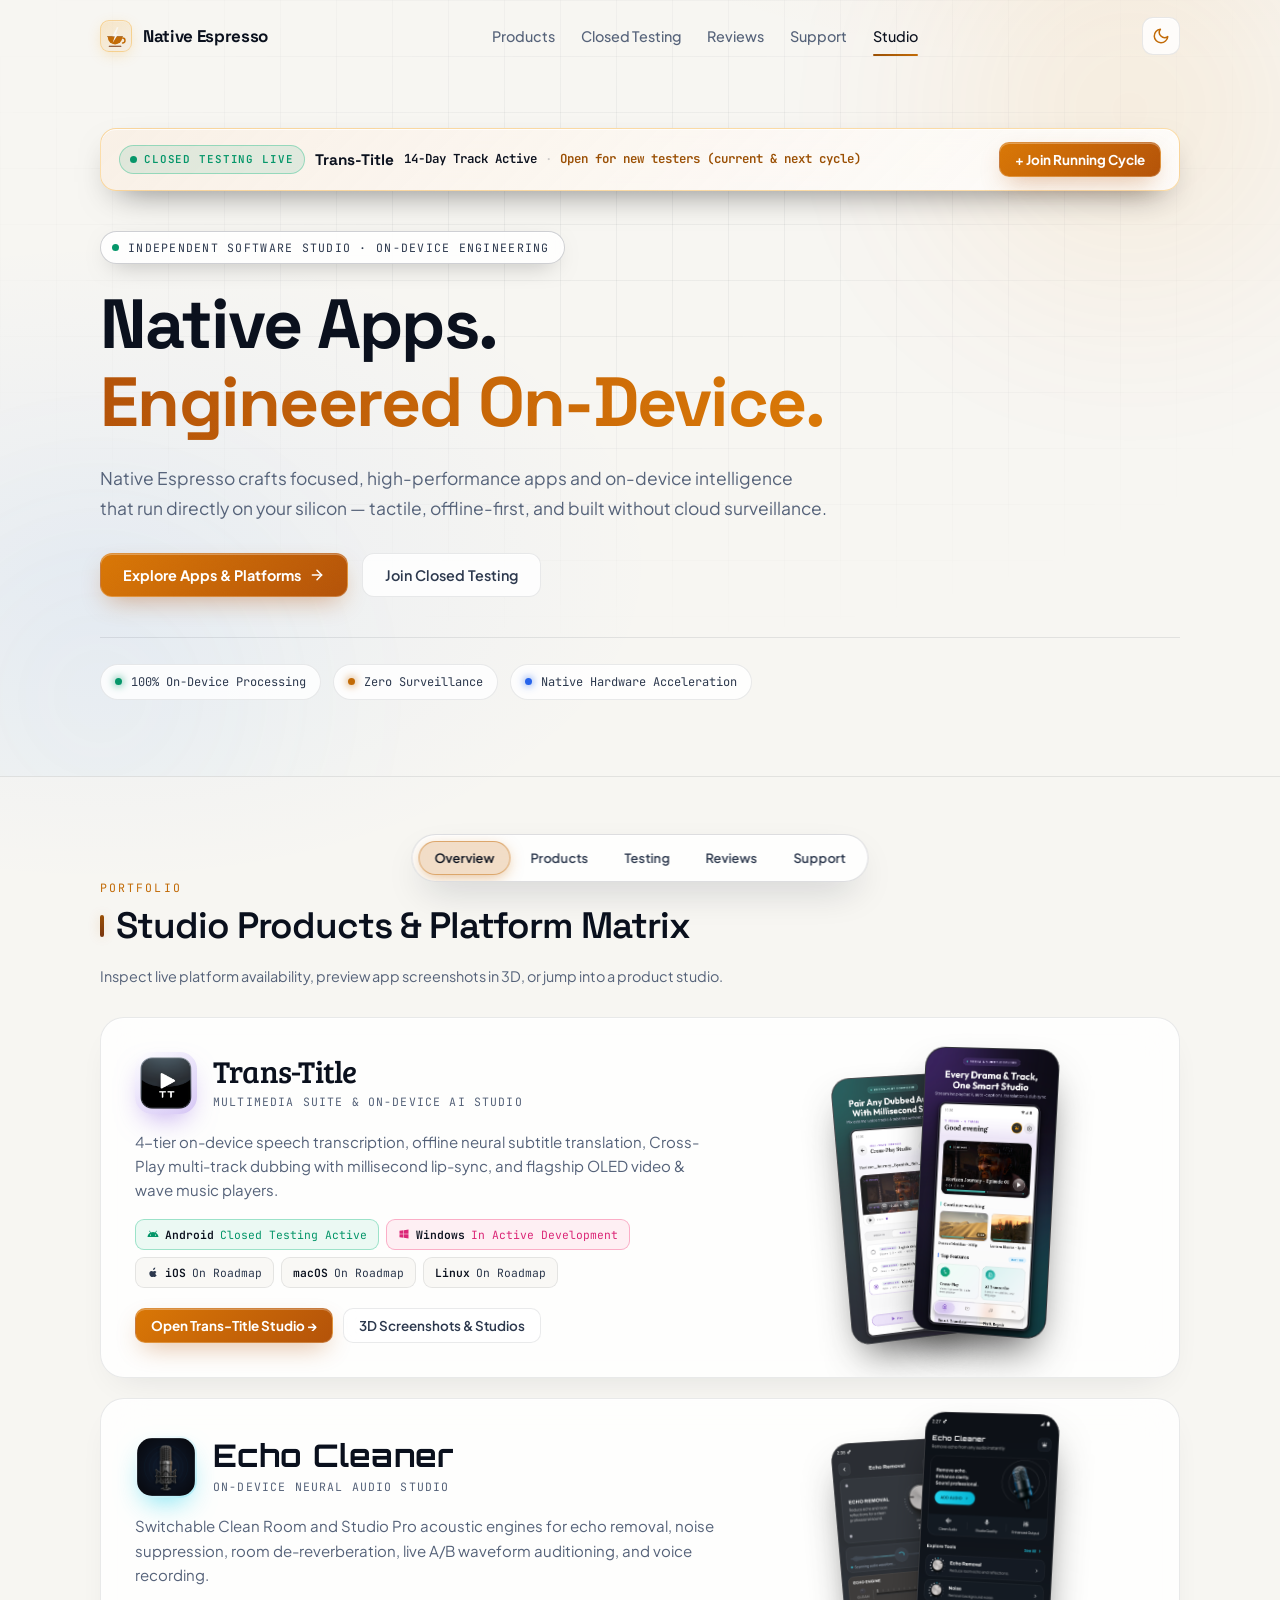
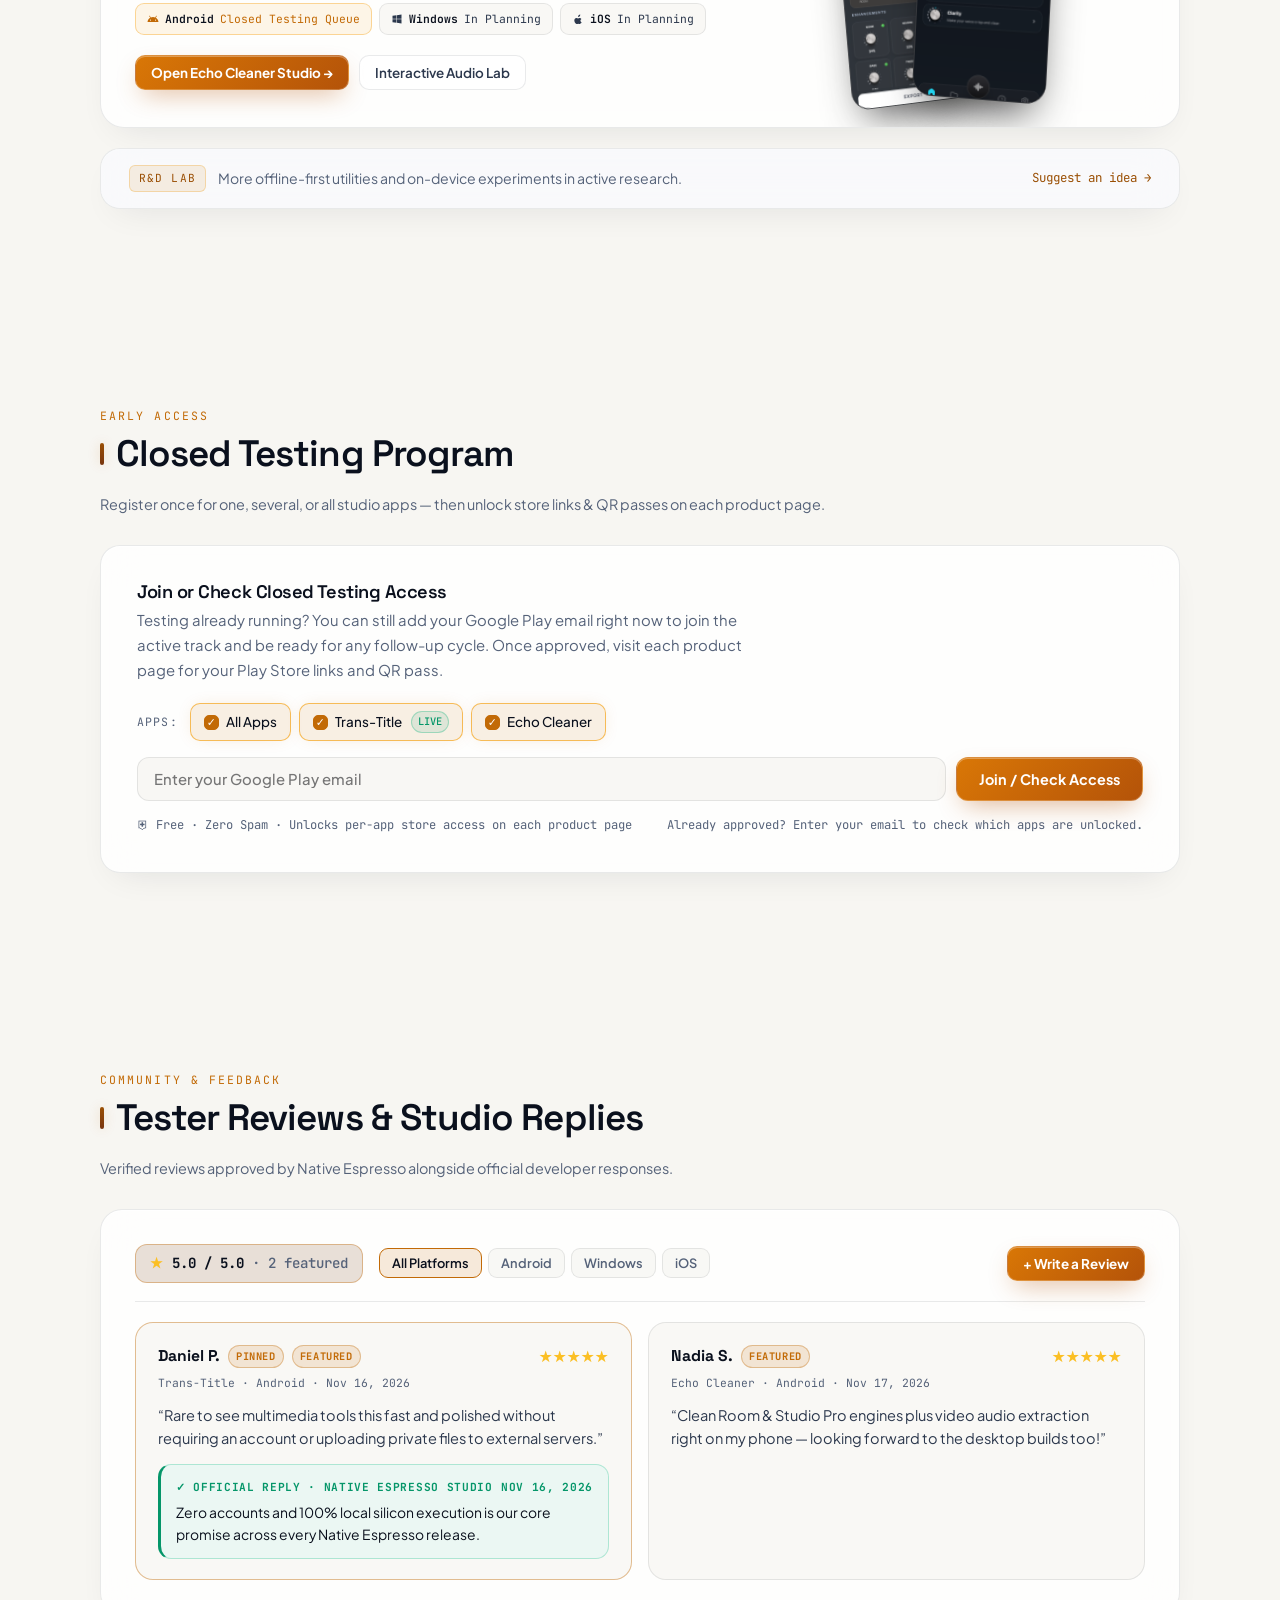
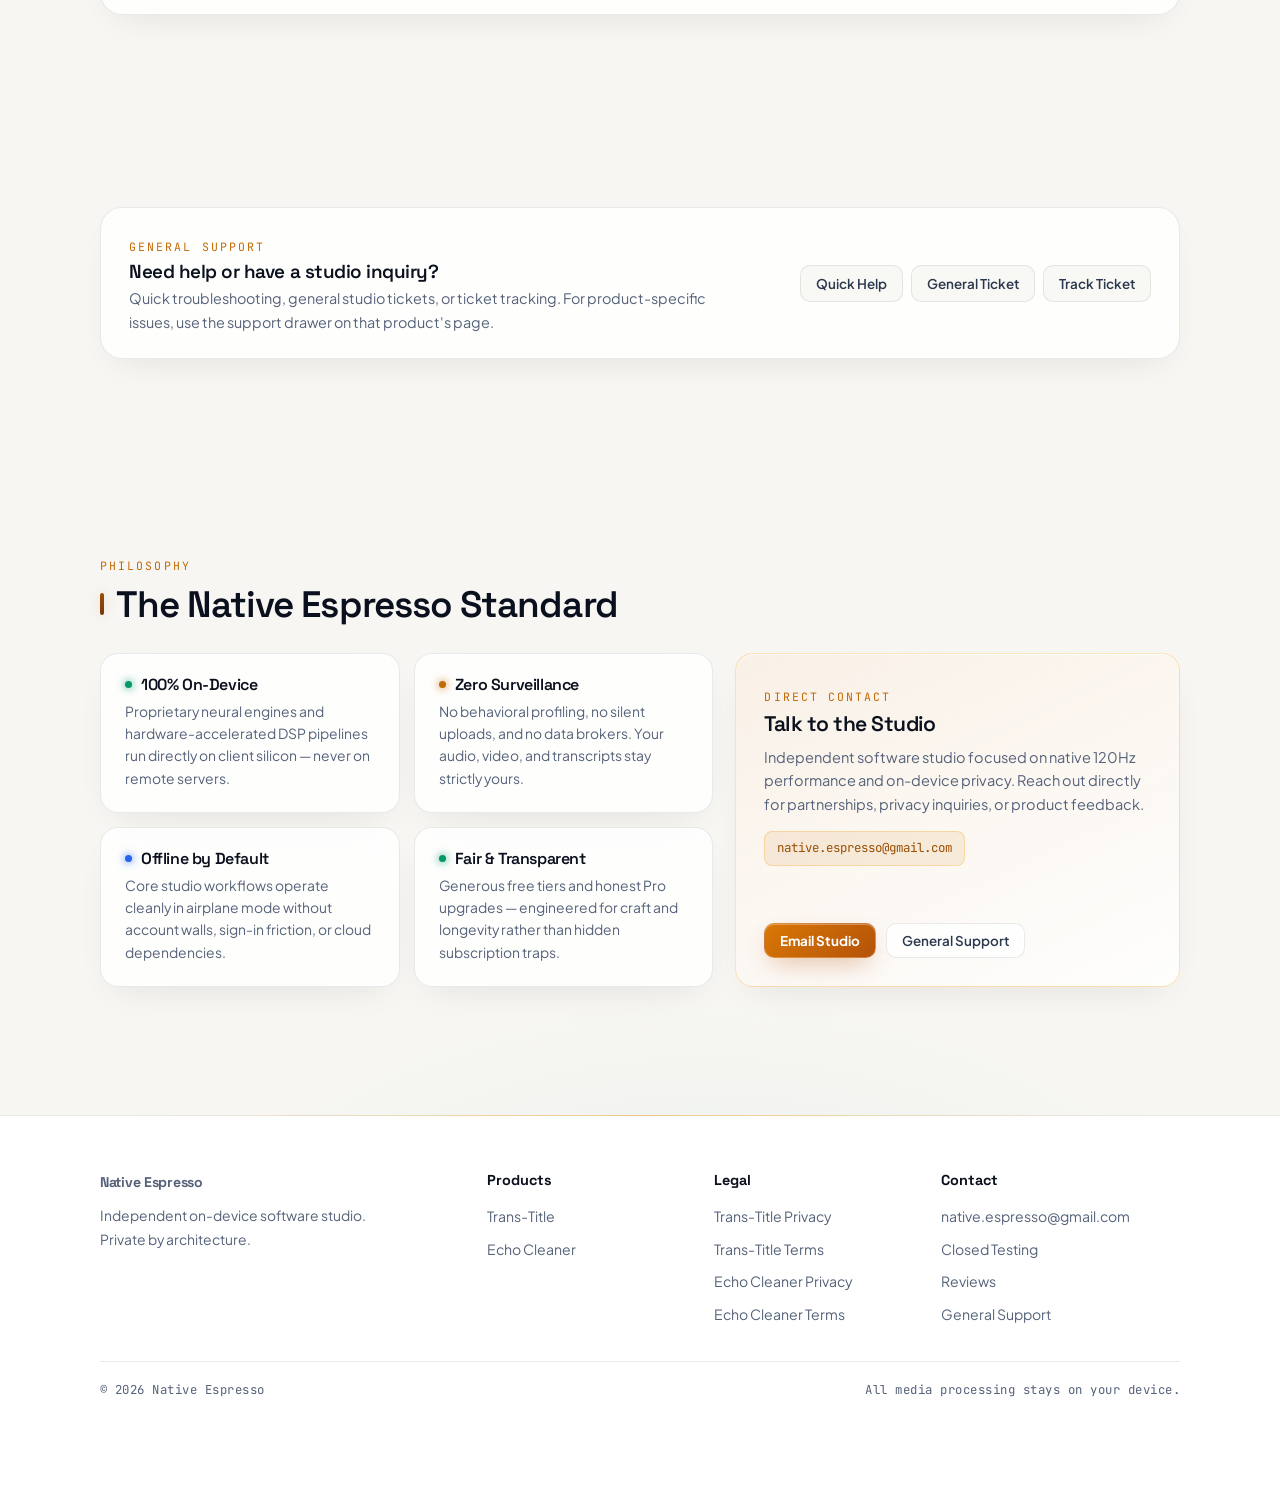
==== commit c0dea7b0: "Add 3D product showcases, floating dock, studio workbenches, reviews system, tester engagement track" ====
--- a/index.html
+++ b/index.html
@@ -11,8 +11,9 @@
 <link rel="icon" href="data:image/svg+xml,%3Csvg xmlns='http://www.w3.org/2000/svg' viewBox='0 0 512 512'%3E%3Crect width='512' height='512' rx='112' fill='%230d0805'/%3E%3Cg transform='translate(-14,7)'%3E%3Cpath d='M136 252 A120 120 0 0 0 376 252 Z' fill='%23f59e0b'/%3E%3Crect x='124' y='236' width='264' height='16' rx='8' fill='%23fcd34d'/%3E%3Cpath d='M380 268 A40 40 0 0 1 380 348' fill='none' stroke='%23f59e0b' stroke-width='20' stroke-linecap='round'/%3E%3Crect x='150' y='396' width='212' height='14' rx='7' fill='%23b45309'/%3E%3Cpath d='M286 88 L214 238 L252 238 L218 344 L306 204 L266 204 L312 88 Z' fill='%230d0805'/%3E%3C/g%3E%3C/svg%3E">
 <link rel="preconnect" href="https://fonts.googleapis.com">
 <link rel="preconnect" href="https://fonts.gstatic.com" crossorigin>
-<link href="https://fonts.googleapis.com/css2?family=Space+Grotesk:wght@500;600;700&family=Plus+Jakarta+Sans:wght@400;500;600;700&family=JetBrains+Mono:wght@400;500;600&display=swap" rel="stylesheet">
-<link rel="stylesheet" href="assets/company.css?v=20261118e">
+<link href="https://fonts.googleapis.com/css2?family=Bree+Serif&family=JetBrains+Mono:wght@400;500;600&family=Orbitron:wght@600;700;800&family=Plus+Jakarta+Sans:wght@400;500;600;700&family=Space+Grotesk:wght@500;600;700&display=swap" rel="stylesheet">
+<link rel="stylesheet" href="assets/company.css?v=20261119">
+<link rel="stylesheet" href="assets/spatial-ui.css?v=20261119">
 <script>(()=>{const t=localStorage.getItem("theme")||(window.matchMedia("(prefers-color-scheme: light)").matches?"light":"dark");document.documentElement.setAttribute("data-theme",t)})();</script>
 </head>
 <body>
@@ -39,6 +40,7 @@
     <nav class="links" id="menu" aria-label="Primary">
       <a href="#products">Products</a>
       <a href="#closed-testing">Closed Testing</a>
+      <a href="#reviews">Reviews</a>
       <a href="#support">Support</a>
       <a href="#studio">Studio</a>
     </nav>
@@ -66,7 +68,7 @@
     <p class="lede rise" style="--d:2">Native Espresso crafts focused, high-performance apps and on-device intelligence that run directly on your silicon — tactile, offline-first, and built without cloud surveillance.</p>
     <div class="hero-cta rise" style="--d:3">
       <a class="btn btn-primary" href="#products">
-        <span>Browse Products</span>
+        <span>Explore Apps &amp; Platforms</span>
         <svg viewBox="0 0 24 24" width="16" height="16" fill="none" stroke="currentColor" stroke-width="2.2" stroke-linecap="round" stroke-linejoin="round" aria-hidden="true"><line x1="5" y1="12" x2="19" y2="12"/><polyline points="12 5 19 12 12 19"/></svg>
       </a>
       <a class="btn btn-ghost" href="#closed-testing">Join Closed Testing</a>
@@ -79,7 +81,7 @@
   </div>
 </section>
 
-<!-- PRODUCT PORTFOLIO GALLERY -->
+<!-- 3D PRODUCT PORTFOLIO GALLERY -->
 <section id="products" class="section">
   <div class="wrap">
     <div class="section-head reveal">
@@ -87,84 +89,133 @@
         <span class="kicker">Portfolio</span>
         <div class="section-head-title">
           <span class="channel-notch" aria-hidden="true"></span>
-          <h2>Products</h2>
-        </div>
-      </div>
-      <p class="muted" style="font-size:0.9rem;">Select a product to explore features, live platform status, interactive previews, and store access.</p>
-    </div>
-
-    <div class="product-list reveal" data-product-directory>
-      <!-- TRANS-TITLE -->
-      <a class="product-row" href="trans-title/" data-product-row="trans-title" style="--row-accent:#9b72e8">
-        <div class="product-icon" style="--item-accent:#9b72e8" aria-hidden="true">
-          <svg viewBox="0 0 32 32" width="24" height="24" fill="none">
-            <rect x="4" y="6" width="24" height="20" rx="4" stroke="currentColor" stroke-width="2.1"/>
-            <path d="M8 18h6M8 21h10M17 18h7" stroke="currentColor" stroke-width="2" stroke-linecap="round"/>
-          </svg>
-        </div>
-        <div class="product-info">
-          <div class="product-title-row">
-            <h3>Trans-Title</h3>
-            <span data-row-access="trans-title"></span>
-          </div>
-          <p>Flagship on-device multimedia studio for 4-tier speech transcription, neural subtitle translation, Cross-Play orchestration, and OLED playback.</p>
-        </div>
-        <div class="product-platforms" aria-label="Target platforms">
-          <span class="platform-chip">
-            <svg viewBox="0 0 24 24" width="12" height="12" fill="currentColor" aria-hidden="true"><path d="M17.6 9.48l1.84-3.18c.16-.31.04-.69-.26-.85-.29-.15-.65-.06-.83.22l-1.88 3.24a11.46 11.46 0 0 0-8.94 0L5.65 5.67c-.19-.28-.54-.37-.83-.22-.3.16-.42.54-.26.85L6.4 9.48C3.3 11.25 1.28 14.44 1 18h22c-.28-3.56-2.3-6.75-5.4-8.52zM7 15.25a1.25 1.25 0 1 1 0-2.5 1.25 1.25 0 0 1 0 2.5zm10 0a1.25 1.25 0 1 1 0-2.5 1.25 1.25 0 0 1 0 2.5z"/></svg>
-            Android
-          </span>
-          <span class="platform-chip">
-            <svg viewBox="0 0 24 24" width="12" height="12" fill="currentColor" aria-hidden="true"><path d="M3 5.5L11 4.4V11.5H3V5.5zm9-1.2L21 3V11.5H12V4.3zM3 12.5H11V19.6L3 18.5V12.5zm9 0H21V21L12 19.7V12.5z"/></svg>
-            Windows
-          </span>
-          <span class="platform-chip">
-            <svg viewBox="0 0 24 24" width="12" height="12" fill="currentColor" aria-hidden="true"><path d="M16.5 3c-1.2.1-2.5.8-3.2 1.7-.7.8-1.3 2.1-1.1 3.3 1.3.1 2.6-.7 3.3-1.6.7-.9 1.1-2.1 1-3.4zM20.3 17.2c-.5 1.1-1.1 2.1-1.9 3-.8.9-1.7 1.8-2.9 1.8-1.2 0-1.6-.7-3-.7-1.4 0-1.8.7-3 .7-1.2 0-2.1-1-2.9-1.9-1.6-2-2.8-5.6-1.2-8.1.8-1.2 2.2-2 3.7-2 1.2 0 2.2.8 3 .8.7 0 2-.9 3.4-.8.6 0 2.2.2 3.3 1.8-.1.1-2 1.1-2 3.4 0 2.7 2.4 3.6 2.5 3.6-.1.2-.4 1.3-1 2.4z"/></svg>
-            iOS
-          </span>
-        </div>
-        <span class="product-arrow">Explore →</span>
-      </a>
-
-      <!-- ECHO CLEANER -->
-      <a class="product-row" href="echo-cleaner/" data-product-row="echo-cleaner" style="--row-accent:#22d3ee">
-        <div class="product-icon" style="--item-accent:#22d3ee" aria-hidden="true">
-          <svg viewBox="0 0 32 32" width="24" height="24" fill="none">
-            <path d="M5 16h3l2.2-6.5L13.5 22l3.3-15 3.2 13.5 2-4.5H27" stroke="currentColor" stroke-width="2.2" stroke-linecap="round" stroke-linejoin="round"/>
-          </svg>
-        </div>
-        <div class="product-info">
-          <div class="product-title-row">
-            <h3>Echo Cleaner</h3>
-            <span data-row-access="echo-cleaner"></span>
-          </div>
-          <p>Offline acoustic voice studio with dual neural engines for echo cancellation, noise suppression, room de-reverberation, and live A/B comparison.</p>
-        </div>
-        <div class="product-platforms" aria-label="Target platforms">
-          <span class="platform-chip">
-            <svg viewBox="0 0 24 24" width="12" height="12" fill="currentColor" aria-hidden="true"><path d="M17.6 9.48l1.84-3.18c.16-.31.04-.69-.26-.85-.29-.15-.65-.06-.83.22l-1.88 3.24a11.46 11.46 0 0 0-8.94 0L5.65 5.67c-.19-.28-.54-.37-.83-.22-.3.16-.42.54-.26.85L6.4 9.48C3.3 11.25 1.28 14.44 1 18h22c-.28-3.56-2.3-6.75-5.4-8.52zM7 15.25a1.25 1.25 0 1 1 0-2.5 1.25 1.25 0 0 1 0 2.5zm10 0a1.25 1.25 0 1 1 0-2.5 1.25 1.25 0 0 1 0 2.5z"/></svg>
-            Android
-          </span>
-          <span class="platform-chip">
-            <svg viewBox="0 0 24 24" width="12" height="12" fill="currentColor" aria-hidden="true"><path d="M16.5 3c-1.2.1-2.5.8-3.2 1.7-.7.8-1.3 2.1-1.1 3.3 1.3.1 2.6-.7 3.3-1.6.7-.9 1.1-2.1 1-3.4zM20.3 17.2c-.5 1.1-1.1 2.1-1.9 3-.8.9-1.7 1.8-2.9 1.8-1.2 0-1.6-.7-3-.7-1.4 0-1.8.7-3 .7-1.2 0-2.1-1-2.9-1.9-1.6-2-2.8-5.6-1.2-8.1.8-1.2 2.2-2 3.7-2 1.2 0 2.2.8 3 .8.7 0 2-.9 3.4-.8.6 0 2.2.2 3.3 1.8-.1.1-2 1.1-2 3.4 0 2.7 2.4 3.6 2.5 3.6-.1.2-.4 1.3-1 2.4z"/></svg>
-            iOS
-          </span>
-          <span class="platform-chip">
-            <svg viewBox="0 0 24 24" width="12" height="12" fill="currentColor" aria-hidden="true"><path d="M3 5.5L11 4.4V11.5H3V5.5zm9-1.2L21 3V11.5H12V4.3zM3 12.5H11V19.6L3 18.5V12.5zm9 0H21V21L12 19.7V12.5z"/></svg>
-            Windows
-          </span>
-        </div>
-        <span class="product-arrow">Explore →</span>
-      </a>
-
-      <!-- LAB / MORE FOOTER ROW -->
-      <div class="product-row-muted">
-        <div class="product-row-muted-left">
-          <span class="rd-badge">R&amp;D LAB</span>
-          <span>More offline-first utilities and on-device experiments in active research.</span>
-        </div>
-        <div class="product-row-muted-links">
-          <a href="mailto:native.espresso@gmail.com?subject=Native%20Espresso%20Product%20Idea">Suggest an idea →</a>
+          <h2>Studio Products &amp; Platform Matrix</h2>
+        </div>
+      </div>
+      <p class="muted" style="font-size:0.9rem;">Inspect live platform availability, preview app screenshots in 3D, or jump into a product studio.</p>
+    </div>
+
+    <div class="product-showcase-grid" data-product-directory>
+      <!-- TRANS-TITLE 3D SHOWCASE CARD -->
+      <article class="product-card-3d reveal" data-product-row="trans-title" style="--row-accent:#9b72e8" data-lightbox-group>
+        <div class="pc3d-left">
+          <div class="pc3d-head">
+            <div class="pc3d-icon">
+              <img src="assets/media/trans-title/icon.png" alt="Trans-Title app icon" loading="lazy">
+            </div>
+            <div class="pc3d-title-wrap">
+              <div class="pc3d-title-row">
+                <h3 class="pc3d-title is-transtitle">Trans-Title</h3>
+                <span data-row-access="trans-title"></span>
+              </div>
+              <span class="pc3d-sub">Multimedia Suite &amp; On-Device AI Studio</span>
+            </div>
+          </div>
+
+          <p class="pc3d-desc">4-tier on-device speech transcription, offline neural subtitle translation, Cross-Play multi-track dubbing with millisecond lip-sync, and flagship OLED video &amp; wave music players.</p>
+
+          <div class="pc3d-matrix" data-app-platforms="trans-title" aria-label="Trans-Title platform status">
+            <span class="pc3d-plat-pill is-active" data-platform-android>
+              <svg viewBox="0 0 24 24" width="12" height="12" fill="currentColor" aria-hidden="true"><path d="M17.6 9.48l1.84-3.18c.16-.31.04-.69-.26-.85-.29-.15-.65-.06-.83.22l-1.88 3.24a11.46 11.46 0 0 0-8.94 0L5.65 5.67c-.19-.28-.54-.37-.83-.22-.3.16-.42.54-.26.85L6.4 9.48C3.3 11.25 1.28 14.44 1 18h22c-.28-3.56-2.3-6.75-5.4-8.52zM7 15.25a1.25 1.25 0 1 1 0-2.5 1.25 1.25 0 0 1 0 2.5zm10 0a1.25 1.25 0 1 1 0-2.5 1.25 1.25 0 0 1 0 2.5z"/></svg>
+              <b>Android</b> <span data-plat-state>Closed Testing</span>
+            </span>
+            <span class="pc3d-plat-pill is-dev" data-platform-windows>
+              <svg viewBox="0 0 24 24" width="12" height="12" fill="currentColor" aria-hidden="true"><path d="M3 5.5L11 4.4V11.5H3V5.5zm9-1.2L21 3V11.5H12V4.3zM3 12.5H11V19.6L3 18.5V12.5zm9 0H21V21L12 19.7V12.5z"/></svg>
+              <b>Windows</b> <span data-plat-state>In Active Development</span>
+            </span>
+            <span class="pc3d-plat-pill" data-platform-ios>
+              <svg viewBox="0 0 24 24" width="12" height="12" fill="currentColor" aria-hidden="true"><path d="M16.5 3c-1.2.1-2.5.8-3.2 1.7-.7.8-1.3 2.1-1.1 3.3 1.3.1 2.6-.7 3.3-1.6.7-.9 1.1-2.1 1-3.4zM20.3 17.2c-.5 1.1-1.1 2.1-1.9 3-.8.9-1.7 1.8-2.9 1.8-1.2 0-1.6-.7-3-.7-1.4 0-1.8.7-3 .7-1.2 0-2.1-1-2.9-1.9-1.6-2-2.8-5.6-1.2-8.1.8-1.2 2.2-2 3.7-2 1.2 0 2.2.8 3 .8.7 0 2-.9 3.4-.8.6 0 2.2.2 3.3 1.8-.1.1-2 1.1-2 3.4 0 2.7 2.4 3.6 2.5 3.6-.1.2-.4 1.3-1 2.4z"/></svg>
+              <b>iOS</b> <span data-plat-state>On Roadmap</span>
+            </span>
+            <span class="pc3d-plat-pill" data-platform-macos>
+              <b>macOS</b> <span data-plat-state>On Roadmap</span>
+            </span>
+            <span class="pc3d-plat-pill" data-platform-linux>
+              <b>Linux</b> <span data-plat-state>On Roadmap</span>
+            </span>
+          </div>
+
+          <div class="pc3d-actions">
+            <a class="btn btn-primary btn-sm" href="trans-title/">Open Trans-Title Studio →</a>
+            <a class="btn btn-ghost btn-sm" href="trans-title/#studios">3D Screenshots &amp; Studios</a>
+          </div>
+        </div>
+
+        <div class="pc3d-right">
+          <a href="#preview" class="pc3d-shot back" data-lightbox-src="assets/media/trans-title/05-cross-play.png" data-lightbox-label="Trans-Title — Cross-Play Multi-Track Composer">
+            <img src="assets/media/trans-title/05-cross-play.png" alt="Trans-Title Cross-Play Studio screenshot" loading="lazy">
+          </a>
+          <a href="#preview" class="pc3d-shot front" data-lightbox-src="assets/media/trans-title/01-home-hub.png" data-lightbox-label="Trans-Title — Studio Home Hub">
+            <img src="assets/media/trans-title/01-home-hub.png" alt="Trans-Title Home Hub screenshot" loading="lazy">
+          </a>
+        </div>
+      </article>
+
+      <!-- ECHO CLEANER 3D SHOWCASE CARD -->
+      <article class="product-card-3d reveal" data-product-row="echo-cleaner" style="--row-accent:#22d3ee" data-lightbox-group>
+        <div class="pc3d-left">
+          <div class="pc3d-head">
+            <div class="pc3d-icon">
+              <img src="assets/media/echo-cleaner/icon.png" alt="Echo Cleaner app icon" loading="lazy">
+            </div>
+            <div class="pc3d-title-wrap">
+              <div class="pc3d-title-row">
+                <h3 class="pc3d-title is-echocleaner">Echo Cleaner</h3>
+                <span data-row-access="echo-cleaner"></span>
+              </div>
+              <span class="pc3d-sub">On-Device Neural Audio Studio</span>
+            </div>
+          </div>
+
+          <p class="pc3d-desc">Switchable Clean Room and Studio Pro acoustic engines for echo removal, noise suppression, room de-reverberation, live A/B waveform auditioning, and voice recording.</p>
+
+          <div class="pc3d-matrix" data-app-platforms="echo-cleaner" aria-label="Echo Cleaner platform status">
+            <span class="pc3d-plat-pill is-queue" data-platform-android>
+              <svg viewBox="0 0 24 24" width="12" height="12" fill="currentColor" aria-hidden="true"><path d="M17.6 9.48l1.84-3.18c.16-.31.04-.69-.26-.85-.29-.15-.65-.06-.83.22l-1.88 3.24a11.46 11.46 0 0 0-8.94 0L5.65 5.67c-.19-.28-.54-.37-.83-.22-.3.16-.42.54-.26.85L6.4 9.48C3.3 11.25 1.28 14.44 1 18h22c-.28-3.56-2.3-6.75-5.4-8.52zM7 15.25a1.25 1.25 0 1 1 0-2.5 1.25 1.25 0 0 1 0 2.5zm10 0a1.25 1.25 0 1 1 0-2.5 1.25 1.25 0 0 1 0 2.5z"/></svg>
+              <b>Android</b> <span data-plat-state>Closed Testing Queue</span>
+            </span>
+            <span class="pc3d-plat-pill" data-platform-windows>
+              <svg viewBox="0 0 24 24" width="12" height="12" fill="currentColor" aria-hidden="true"><path d="M3 5.5L11 4.4V11.5H3V5.5zm9-1.2L21 3V11.5H12V4.3zM3 12.5H11V19.6L3 18.5V12.5zm9 0H21V21L12 19.7V12.5z"/></svg>
+              <b>Windows</b> <span data-plat-state>In Planning</span>
+            </span>
+            <span class="pc3d-plat-pill" data-platform-ios>
+              <svg viewBox="0 0 24 24" width="12" height="12" fill="currentColor" aria-hidden="true"><path d="M16.5 3c-1.2.1-2.5.8-3.2 1.7-.7.8-1.3 2.1-1.1 3.3 1.3.1 2.6-.7 3.3-1.6.7-.9 1.1-2.1 1-3.4zM20.3 17.2c-.5 1.1-1.1 2.1-1.9 3-.8.9-1.7 1.8-2.9 1.8-1.2 0-1.6-.7-3-.7-1.4 0-1.8.7-3 .7-1.2 0-2.1-1-2.9-1.9-1.6-2-2.8-5.6-1.2-8.1.8-1.2 2.2-2 3.7-2 1.2 0 2.2.8 3 .8.7 0 2-.9 3.4-.8.6 0 2.2.2 3.3 1.8-.1.1-2 1.1-2 3.4 0 2.7 2.4 3.6 2.5 3.6-.1.2-.4 1.3-1 2.4z"/></svg>
+              <b>iOS</b> <span data-plat-state>In Planning</span>
+            </span>
+            <span class="pc3d-plat-pill" data-platform-macos hidden>
+              <b>macOS</b> <span data-plat-state>Hidden</span>
+            </span>
+            <span class="pc3d-plat-pill" data-platform-linux hidden>
+              <b>Linux</b> <span data-plat-state>Hidden</span>
+            </span>
+          </div>
+
+          <div class="pc3d-actions">
+            <a class="btn btn-primary btn-sm" href="echo-cleaner/">Open Echo Cleaner Studio →</a>
+            <a class="btn btn-ghost btn-sm" href="echo-cleaner/#demo">Interactive Audio Lab</a>
+          </div>
+        </div>
+
+        <div class="pc3d-right">
+          <a href="#preview" class="pc3d-shot back" data-lightbox-src="assets/media/echo-cleaner/02-enhancement-mixer.png" data-lightbox-label="Echo Cleaner — Enhancement Mixer &amp; Dual Engines">
+            <img src="assets/media/echo-cleaner/02-enhancement-mixer.png" alt="Echo Cleaner Studio Mixer screenshot" loading="lazy">
+          </a>
+          <a href="#preview" class="pc3d-shot front" data-lightbox-src="assets/media/echo-cleaner/01-home-studio.png" data-lightbox-label="Echo Cleaner — Home Studio">
+            <img src="assets/media/echo-cleaner/01-home-studio.png" alt="Echo Cleaner Home Studio screenshot" loading="lazy">
+          </a>
+        </div>
+      </article>
+
+      <!-- R&D LAB STRIP -->
+      <div class="product-list reveal">
+        <div class="product-row-muted">
+          <div class="product-row-muted-left">
+            <span class="rd-badge">R&amp;D LAB</span>
+            <span>More offline-first utilities and on-device experiments in active research.</span>
+          </div>
+          <div class="product-row-muted-links">
+            <a href="mailto:native.espresso@gmail.com?subject=Native%20Espresso%20Product%20Idea">Suggest an idea →</a>
+          </div>
         </div>
       </div>
     </div>
@@ -189,6 +240,24 @@
   </div>
 </section>
 
+<!-- COMMUNITY REVIEWS & OFFICIAL STUDIO REPLIES -->
+<section id="reviews" class="section">
+  <div class="wrap">
+    <div class="section-head reveal">
+      <div>
+        <span class="kicker">Community &amp; Feedback</span>
+        <div class="section-head-title">
+          <span class="channel-notch" aria-hidden="true"></span>
+          <h2>Tester Reviews &amp; Studio Replies</h2>
+        </div>
+      </div>
+      <p class="muted" style="font-size:0.9rem;">Verified reviews approved by Native Espresso alongside official developer responses.</p>
+    </div>
+
+    <div class="reveal" data-reviews-widget data-app-id="company" data-app-name="Native Espresso Studio"></div>
+  </div>
+</section>
+
 <!-- COMPACT EXPANDABLE GENERAL SUPPORT -->
 <section id="support" class="section">
   <div class="wrap">
@@ -197,7 +266,7 @@
         <div class="support-compact-copy">
           <span class="kicker" style="margin-bottom:4px;">General Support</span>
           <h3>Need help or have a studio inquiry?</h3>
-          <p>Quick troubleshooting, general studio tickets, or ticket tracking. For product-specific issues, use the support section on that product's page.</p>
+          <p>Quick troubleshooting, general studio tickets, or ticket tracking. For product-specific issues, use the support drawer on that product's page.</p>
         </div>
         <div class="support-quick-actions">
           <button type="button" class="support-trigger" data-support-open="troubleshoot">Quick Help</button>
@@ -346,6 +415,15 @@
 </section>
 </main>
 
+<!-- FLOATING FROSTED GLASS BOTTOM COMMAND DOCK -->
+<nav class="floating-dock" aria-label="Studio quick navigation">
+  <a class="dock-item active" href="#top">Overview</a>
+  <a class="dock-item" href="#products">Products</a>
+  <a class="dock-item" href="#closed-testing">Testing</a>
+  <a class="dock-item" href="#reviews">Reviews</a>
+  <a class="dock-item" href="#support">Support</a>
+</nav>
+
 <!-- FOOTER -->
 <footer class="footer">
   <div class="wrap foot-in">
@@ -369,6 +447,7 @@
       <b>Contact</b>
       <a href="mailto:native.espresso@gmail.com">native.espresso@gmail.com</a>
       <a href="#closed-testing">Closed Testing</a>
+      <a href="#reviews">Reviews</a>
       <a href="#support">General Support</a>
     </nav>
   </div>
@@ -378,7 +457,7 @@
   </div>
 </footer>
 
-<script src="assets/main.js?v=20261118e"></script>
-<script src="assets/cloud-client.js?v=20261118e"></script>
+<script src="assets/main.js?v=20261119"></script>
+<script src="assets/cloud-client.js?v=20261119"></script>
 </body>
 </html>
--- a/assets/company.css
+++ b/assets/company.css
@@ -32,6 +32,7 @@
   --violet: #9b72e8;
   --green: #10b981;
   --green-soft: rgba(16, 185, 129, 0.13);
+  --primary: var(--espresso);
   --accent: var(--espresso);
 
   --shadow-card: 0 20px 50px -20px rgba(0, 0, 0, 0.7), 0 1px 0 inset var(--specular);
@@ -76,6 +77,7 @@
   --violet: #7a45c4;
   --green: #059669;
   --green-soft: rgba(5, 150, 105, 0.1);
+  --primary: var(--espresso);
   --accent: var(--espresso);
 
   --shadow-card: 0 14px 36px -18px rgba(15, 23, 42, 0.12), 0 1px 0 inset var(--specular);
--- a/assets/spatial-ui.css
+++ b/assets/spatial-ui.css
@@ -0,0 +1,624 @@
+/* ==========================================================================
+   NATIVE ESPRESSO — SPATIAL 3D STAGE, STUDIO DECK, REVIEWS & FLOATING DOCK
+   Theme-adaptive layer driven by each page's semantic tokens (--bg, --surface,
+   --ink, --muted, --line, --primary, --accent, --green, --font-d/b/m).
+   ========================================================================== */
+
+[hidden] { display: none !important; }
+
+/* ---- 1. 2-Column Spatial Product Hero & App Identity Lockup ---- */
+.hero:has(.hero-split) {
+  padding: calc(var(--nav-h) + clamp(18px, 2.4vw, 28px)) 0 92px;
+}
+.hero:has(.hero-split) .live-testing-top {
+  margin-bottom: clamp(16px, 2.2vw, 22px);
+}
+.hero-split {
+  position: relative; z-index: 2;
+  display: grid; grid-template-columns: minmax(0, 1.15fr) minmax(0, 0.85fr);
+  gap: clamp(28px, 4.5vw, 56px); align-items: center;
+}
+.hero-identity-col { display: flex; flex-direction: column; align-items: flex-start; min-width: 0; }
+
+.app-identity-lockup {
+  display: flex; align-items: center; gap: 18px; margin-bottom: 12px;
+}
+.app-icon-medallion {
+  position: relative; width: 78px; height: 78px; border-radius: 22px; flex-shrink: 0;
+  padding: 3px;
+  background: linear-gradient(145deg, rgba(255, 255, 255, 0.28), color-mix(in srgb, var(--primary) 38%, transparent));
+  box-shadow: 0 18px 40px -12px color-mix(in srgb, var(--primary) 55%, transparent), 0 1px 0 inset rgba(255, 255, 255, 0.45);
+  transition: transform 0.36s var(--ease-spring), box-shadow 0.36s ease;
+}
+.app-icon-medallion:hover {
+  transform: translateY(-3px) scale(1.04) rotate(-2deg);
+  box-shadow: 0 24px 48px -10px color-mix(in srgb, var(--primary) 70%, transparent);
+}
+.app-icon-medallion img {
+  display: block; width: 100%; height: 100%; object-fit: cover; border-radius: 19px;
+}
+.app-identity-text { display: flex; flex-direction: column; gap: 6px; min-width: 0; }
+.app-wordmark {
+  font-size: clamp(2.1rem, 4.2vw, 3.15rem); line-height: 1.04; letter-spacing: -0.02em;
+  margin: 0; color: var(--ink);
+}
+.app-wordmark.is-transtitle { font-family: var(--font-wordmark, "Bree Serif", serif); font-weight: 400; }
+.app-wordmark.is-echocleaner { font-family: var(--font-logo, "Orbitron", sans-serif); font-weight: 800; letter-spacing: 0.01em; }
+.app-tagline-pill {
+  display: inline-flex; align-items: center; gap: 8px; align-self: flex-start;
+  padding: 4px 12px; border-radius: 999px;
+  background: var(--surface); border: 1px solid var(--line-strong);
+  backdrop-filter: blur(12px);
+  font-family: var(--font-m); font-size: 0.7rem; letter-spacing: 0.12em;
+  text-transform: uppercase; color: var(--muted-strong);
+}
+
+.hero-sub-headline {
+  font-family: var(--font-d); font-weight: 700;
+  font-size: clamp(1.35rem, 2.5vw, 1.85rem); line-height: 1.24;
+  letter-spacing: -0.02em; color: var(--ink); margin: 4px 0 12px;
+}
+
+/* ---- 2. Prominent Platform & Development Matrix Deck (Above the Fold) ---- */
+.platform-matrix-card {
+  width: 100%; margin: 4px 0 14px; padding: 13px 16px; border-radius: 18px;
+  background: var(--surface); border: 1px solid var(--line-strong);
+  backdrop-filter: blur(18px) saturate(140%);
+  -webkit-backdrop-filter: blur(18px) saturate(140%);
+  box-shadow: var(--shadow-card);
+  display: flex; flex-direction: column; gap: 11px;
+}
+.pmc-head {
+  display: flex; align-items: center; justify-content: space-between; gap: 10px; flex-wrap: wrap;
+}
+.pmc-label {
+  font-family: var(--font-m); font-size: 0.69rem; text-transform: uppercase;
+  letter-spacing: 0.14em; color: var(--primary); font-weight: 600;
+}
+.pmc-action {
+  font-family: var(--font-m); font-size: 0.72rem; color: var(--muted-strong);
+  transition: color 0.2s;
+}
+.pmc-action:hover { color: var(--primary); }
+.platform-matrix-card .platforms { margin: 0; gap: 8px; }
+.pmc-note {
+  margin: 2px 0 0; font-size: 0.77rem; line-height: 1.48; color: var(--muted);
+}
+.pmc-note strong { color: var(--ink); font-weight: 600; }
+
+/* ---- 2b. Live Version Update Alert & Tester Engagement Intelligence ---- */
+.update-alert-banner {
+  display: flex; align-items: center; justify-content: space-between; gap: 16px; flex-wrap: wrap;
+  padding: 16px 20px; border-radius: 18px; margin-bottom: 16px;
+  background: linear-gradient(135deg, color-mix(in srgb, var(--primary) 16%, var(--surface-solid)), var(--surface));
+  border: 1px solid color-mix(in srgb, var(--primary) 48%, transparent);
+  box-shadow: var(--shadow-card);
+}
+.update-alert-main { display: flex; flex-direction: column; gap: 6px; flex: 1; min-width: 240px; }
+.update-alert-pill {
+  display: inline-flex; align-items: center; gap: 7px; align-self: flex-start;
+  padding: 4px 10px; border-radius: 999px;
+  background: color-mix(in srgb, var(--primary) 20%, transparent);
+  border: 1px solid color-mix(in srgb, var(--primary) 45%, transparent);
+  font-family: var(--font-m); font-size: 0.69rem; font-weight: 600;
+  letter-spacing: 0.1em; text-transform: uppercase; color: var(--ink);
+}
+.update-alert-main h4 { margin: 0; font-size: 1.02rem; color: var(--ink); }
+.update-alert-main p { margin: 0; font-size: 0.87rem; color: var(--muted); line-height: 1.5; }
+.update-alert-actions { display: flex; align-items: center; gap: 8px; flex-wrap: wrap; }
+
+.tester-intelligence-card {
+  margin-top: 18px; padding: 18px; border-radius: 16px;
+  background: color-mix(in srgb, var(--bg) 72%, transparent);
+  border: 1px solid var(--line-strong);
+  display: flex; flex-direction: column; gap: 12px;
+}
+.ti-head {
+  display: flex; align-items: center; justify-content: space-between; gap: 10px; flex-wrap: wrap;
+}
+.ti-head strong { font-family: var(--font-m); font-size: 0.74rem; letter-spacing: 0.12em; text-transform: uppercase; color: var(--primary); }
+.ti-steps { display: grid; grid-template-columns: repeat(2, minmax(0, 1fr)); gap: 12px; }
+.ti-step {
+  padding: 14px 16px; border-radius: 14px;
+  background: var(--surface); border: 1px solid var(--line);
+  display: flex; flex-direction: column; justify-content: space-between; gap: 10px;
+}
+.ti-step-top { display: flex; align-items: center; justify-content: space-between; gap: 8px; }
+.ti-step-title { font-weight: 700; font-size: 0.9rem; color: var(--ink); }
+.ti-step-desc { margin: 0; font-size: 0.82rem; color: var(--muted); line-height: 1.48; }
+.ti-badge {
+  font-family: var(--font-m); font-size: 0.68rem; padding: 3px 9px; border-radius: 999px;
+  border: 1px solid var(--line); color: var(--muted-strong); white-space: nowrap;
+}
+.ti-badge.is-done {
+  color: var(--green); border-color: rgba(16, 185, 129, 0.4); background: rgba(16, 185, 129, 0.1);
+}
+.ti-badge.is-due {
+  color: #f59e0b; border-color: rgba(245, 158, 11, 0.45); background: rgba(245, 158, 11, 0.12);
+}
+.ti-step-actions { display: flex; align-items: center; gap: 8px; flex-wrap: wrap; }
+@media (max-width: 720px) {
+  .ti-steps { grid-template-columns: 1fr; }
+}
+
+/* ---- 3. Interactive 3D Tilt Phone Stage ---- */
+.hero-stage-col {
+  display: flex; flex-direction: column; align-items: center; gap: 10px;
+  perspective: 1300px;
+}
+.stage-3d-wrap {
+  position: relative; width: 100%; max-width: 266px;
+  perspective: 1300px;
+}
+.hero:has(.live-testing-top:not([hidden])) .stage-3d-wrap {
+  max-width: 244px;
+}
+.stage-3d-aura {
+  position: absolute; inset: 12% -10% 8%; border-radius: 50%; z-index: 0; pointer-events: none;
+  filter: blur(56px); opacity: 0.55;
+  background: radial-gradient(circle, color-mix(in srgb, var(--primary) 55%, transparent), color-mix(in srgb, var(--cyan, var(--primary)) 28%, transparent) 60%, transparent 80%);
+  transition: opacity 0.35s ease, transform 0.35s ease;
+}
+.phone-3d-frame {
+  position: relative; z-index: 1;
+  border-radius: 38px; padding: 10px;
+  background: linear-gradient(155deg, rgba(255, 255, 255, 0.22), rgba(15, 18, 28, 0.92) 38%, rgba(255, 255, 255, 0.14));
+  border: 1px solid rgba(255, 255, 255, 0.2);
+  box-shadow:
+    0 34px 70px -24px rgba(0, 0, 0, 0.85),
+    0 0 0 1px rgba(0, 0, 0, 0.55),
+    0 1px 0 inset rgba(255, 255, 255, 0.35);
+  transform-style: preserve-3d;
+  transform: rotateX(var(--rx, 3deg)) rotateY(var(--ry, -8deg)) translateZ(0);
+  transition: transform 0.32s var(--ease-spring), box-shadow 0.32s ease;
+  cursor: zoom-in;
+}
+html[data-theme="light"] .phone-3d-frame {
+  background: linear-gradient(155deg, #ffffff, #cbd5e1 42%, #e2e8f0);
+  border-color: rgba(15, 23, 42, 0.18);
+  box-shadow: 0 28px 60px -24px rgba(15, 23, 42, 0.28), 0 1px 0 inset #ffffff;
+}
+.phone-3d-frame.is-tilting { transition: transform 0.08s linear; }
+.phone-3d-frame.is-swapping .phone-3d-screen img { opacity: 0; transform: scale(0.96); }
+
+.phone-3d-screen {
+  position: relative; border-radius: 29px; overflow: hidden;
+  background: #080a0f; aspect-ratio: 9 / 19.2;
+  border: 1px solid rgba(255, 255, 255, 0.1);
+}
+.phone-3d-screen img {
+  display: block; width: 100%; height: 100%; object-fit: cover; object-position: top center;
+  transition: opacity 0.26s ease, transform 0.36s var(--ease-spring);
+}
+.phone-3d-glare {
+  position: absolute; inset: 0; pointer-events: none; z-index: 2; border-radius: inherit;
+  background: radial-gradient(320px circle at var(--gx, 35%) var(--gy, 22%), rgba(255, 255, 255, 0.22), transparent 62%);
+  mix-blend-mode: screen; opacity: 0.72;
+  transition: opacity 0.25s ease;
+}
+.phone-3d-badge {
+  position: absolute; left: 50%; bottom: 14px; transform: translateX(-50%) translateZ(26px); z-index: 3;
+  display: inline-flex; align-items: center; gap: 7px; white-space: nowrap;
+  padding: 5px 12px; border-radius: 999px;
+  background: rgba(8, 10, 16, 0.78); backdrop-filter: blur(12px);
+  border: 1px solid rgba(255, 255, 255, 0.2);
+  font-family: var(--font-m); font-size: 0.68rem; color: #f8fafc;
+  box-shadow: 0 10px 24px rgba(0, 0, 0, 0.45);
+  pointer-events: none;
+}
+.stage-shot-pills {
+  display: flex; align-items: center; justify-content: center; gap: 6px; flex-wrap: wrap; max-width: 480px;
+}
+.shot-pill {
+  padding: 6px 12px; border-radius: 999px; border: 1px solid var(--line);
+  background: var(--surface); color: var(--muted); font: 600 0.75rem var(--font-b);
+  cursor: pointer; transition: 0.22s var(--ease-spring); backdrop-filter: blur(10px);
+}
+.shot-pill:hover { color: var(--ink); border-color: var(--line-strong); transform: translateY(-1px); }
+.shot-pill.active {
+  background: color-mix(in srgb, var(--primary) 16%, var(--surface-solid));
+  border-color: var(--primary); color: var(--ink);
+  box-shadow: 0 6px 18px -8px color-mix(in srgb, var(--primary) 65%, transparent);
+}
+.stage-hint {
+  font-family: var(--font-m); font-size: 0.69rem; color: var(--muted); text-align: center;
+}
+
+/* ---- 4. Company Hub 3D Product Showcase Cards ---- */
+.product-showcase-grid {
+  display: grid; grid-template-columns: 1fr; gap: 20px;
+}
+.product-card-3d {
+  position: relative; display: grid; grid-template-columns: minmax(0, 1.2fr) minmax(240px, 0.8fr);
+  gap: 28px; align-items: center;
+  padding: clamp(24px, 3.6vw, 34px); border-radius: 24px;
+  background: var(--surface); border: 1px solid var(--line);
+  backdrop-filter: blur(22px) saturate(145%);
+  -webkit-backdrop-filter: blur(22px) saturate(145%);
+  box-shadow: var(--shadow-card); overflow: hidden;
+  transition: transform 0.34s var(--ease-spring), border-color 0.28s ease, box-shadow 0.34s ease;
+}
+.product-card-3d::before {
+  content: ""; position: absolute; inset: 0; pointer-events: none; opacity: 0; transition: opacity 0.35s ease;
+  background: radial-gradient(480px circle at var(--mx, 25%) var(--my, 50%), color-mix(in srgb, var(--row-accent, var(--primary)) 16%, transparent), transparent 68%);
+}
+.product-card-3d:hover::before, .product-card-3d.spot-active::before { opacity: 1; }
+.product-card-3d:hover {
+  transform: translateY(-4px);
+  border-color: color-mix(in srgb, var(--row-accent, var(--primary)) 52%, transparent);
+  box-shadow: var(--shadow-hover);
+}
+.pc3d-left { position: relative; z-index: 1; display: flex; flex-direction: column; gap: 16px; min-width: 0; }
+.pc3d-head { display: flex; align-items: center; gap: 16px; }
+.pc3d-icon {
+  width: 62px; height: 62px; border-radius: 17px; flex-shrink: 0; padding: 2px;
+  background: linear-gradient(145deg, rgba(255, 255, 255, 0.25), color-mix(in srgb, var(--row-accent, var(--primary)) 40%, transparent));
+  box-shadow: 0 12px 28px -10px color-mix(in srgb, var(--row-accent, var(--primary)) 65%, transparent);
+  transition: transform 0.3s var(--ease-spring);
+}
+.product-card-3d:hover .pc3d-icon { transform: scale(1.06) rotate(-2deg); }
+.pc3d-icon img { width: 100%; height: 100%; object-fit: cover; border-radius: 15px; display: block; }
+.pc3d-title-wrap { display: flex; flex-direction: column; gap: 4px; min-width: 0; }
+.pc3d-title-row { display: flex; align-items: center; gap: 10px; flex-wrap: wrap; }
+.pc3d-title { font-size: clamp(1.5rem, 2.6vw, 1.95rem); margin: 0; color: var(--ink); line-height: 1.08; }
+.pc3d-title.is-transtitle { font-family: "Bree Serif", Georgia, serif; font-weight: 400; }
+.pc3d-title.is-echocleaner { font-family: "Orbitron", var(--font-d); font-weight: 700; letter-spacing: 0.01em; }
+.pc3d-sub { font-family: var(--font-m); font-size: 0.72rem; color: var(--muted); text-transform: uppercase; letter-spacing: 0.1em; }
+.pc3d-desc { color: var(--muted); font-size: 0.94rem; line-height: 1.62; margin: 0; }
+
+.pc3d-matrix {
+  display: flex; flex-wrap: wrap; gap: 7px;
+}
+.pc3d-plat-pill {
+  display: inline-flex; align-items: center; gap: 6px; padding: 5px 11px; border-radius: 9px;
+  border: 1px solid var(--line); background: color-mix(in srgb, var(--bg) 74%, transparent);
+  font-family: var(--font-m); font-size: 0.71rem; color: var(--muted-strong);
+}
+.pc3d-plat-pill b { color: var(--ink); font-weight: 600; }
+.pc3d-plat-pill.is-active { color: var(--green); border-color: rgba(16, 185, 129, 0.36); background: rgba(16, 185, 129, 0.08); }
+.pc3d-plat-pill.is-dev { color: var(--magenta); border-color: rgba(244, 63, 123, 0.36); background: rgba(244, 63, 123, 0.08); }
+.pc3d-plat-pill.is-queue { color: var(--espresso); border-color: rgba(245, 158, 11, 0.38); background: rgba(245, 158, 11, 0.09); }
+
+.pc3d-actions { display: flex; align-items: center; gap: 10px; flex-wrap: wrap; padding-top: 4px; }
+
+.pc3d-right {
+  position: relative; z-index: 1; height: 260px; display: flex; align-items: center; justify-content: center;
+  perspective: 1100px;
+}
+.pc3d-shot {
+  position: absolute; width: 136px; border-radius: 20px; overflow: hidden;
+  border: 1px solid rgba(255, 255, 255, 0.18); background: #090b10;
+  box-shadow: 0 22px 44px -16px rgba(0, 0, 0, 0.8);
+  transition: transform 0.42s var(--ease-spring), box-shadow 0.42s ease;
+  aspect-ratio: 9 / 19;
+}
+.pc3d-shot img { width: 100%; height: 100%; object-fit: cover; object-position: top center; display: block; }
+.pc3d-shot.back {
+  transform: translateX(-46px) translateY(10px) rotateY(16deg) rotateZ(-5deg) scale(0.92);
+  opacity: 0.88; z-index: 1;
+}
+.pc3d-shot.front {
+  transform: translateX(36px) translateY(-6px) rotateY(-12deg) rotateZ(3deg) scale(1);
+  z-index: 2;
+}
+.product-card-3d:hover .pc3d-shot.back {
+  transform: translateX(-58px) translateY(6px) rotateY(10deg) rotateZ(-7deg) scale(0.95);
+}
+.product-card-3d:hover .pc3d-shot.front {
+  transform: translateX(46px) translateY(-12px) rotateY(-4deg) rotateZ(2deg) scale(1.04);
+  box-shadow: 0 28px 56px -14px rgba(0, 0, 0, 0.9);
+}
+
+/* ---- 5. Interactive 3D Tabbed Studio Workbench ---- */
+.workbench-shell {
+  margin-top: 28px; padding: clamp(20px, 3vw, 30px); border-radius: 26px;
+  background: var(--surface); border: 1px solid var(--line);
+  backdrop-filter: blur(22px) saturate(145%);
+  -webkit-backdrop-filter: blur(22px) saturate(145%);
+  box-shadow: var(--shadow-card);
+}
+.studio-tabs-rail {
+  display: flex; align-items: center; gap: 8px; flex-wrap: wrap;
+  padding: 6px; border-radius: 16px; margin-bottom: 24px;
+  background: color-mix(in srgb, var(--bg) 78%, transparent);
+  border: 1px solid var(--line);
+}
+.studio-tab-btn {
+  display: inline-flex; align-items: center; gap: 8px; flex: 1 1 auto; justify-content: center;
+  padding: 11px 16px; border-radius: 12px; border: 1px solid transparent;
+  background: transparent; color: var(--muted); font: 600 0.88rem var(--font-b);
+  cursor: pointer; transition: all 0.25s var(--ease-spring); white-space: nowrap;
+}
+.studio-tab-btn:hover { color: var(--ink); background: var(--surface-alt); }
+.studio-tab-btn.active {
+  background: linear-gradient(135deg, color-mix(in srgb, var(--primary) 22%, var(--surface-solid)), var(--surface-solid));
+  border-color: color-mix(in srgb, var(--primary) 52%, transparent);
+  color: var(--ink);
+  box-shadow: 0 10px 26px -12px color-mix(in srgb, var(--primary) 65%, transparent), 0 1px 0 inset var(--specular);
+}
+
+.studio-deck-grid {
+  display: grid; grid-template-columns: minmax(0, 1.15fr) minmax(260px, 0.85fr);
+  gap: clamp(22px, 3.6vw, 40px); align-items: center;
+}
+.studio-pane { display: none; }
+.studio-pane.active {
+  display: block;
+  animation: paneMorph 0.42s var(--ease-luxury) forwards;
+}
+@keyframes paneMorph {
+  from { opacity: 0; transform: translateY(10px) scale(0.988); }
+  to { opacity: 1; transform: none; }
+}
+.studio-pane-head { margin-bottom: 18px; }
+.studio-pane-head h3 { font-size: clamp(1.35rem, 2.4vw, 1.72rem); margin: 6px 0 8px; }
+.studio-pane-head p { color: var(--muted); font-size: 0.94rem; line-height: 1.62; }
+
+.studio-feature-grid {
+  display: grid; grid-template-columns: 1fr 1fr; gap: 12px;
+}
+.mini-feature-tile {
+  padding: 16px 18px; border-radius: 16px;
+  background: color-mix(in srgb, var(--bg) 74%, transparent);
+  border: 1px solid var(--line);
+  transition: transform 0.26s var(--ease-spring), border-color 0.24s ease;
+}
+.mini-feature-tile:hover {
+  transform: translateY(-2px);
+  border-color: color-mix(in srgb, var(--primary) 45%, transparent);
+}
+.mini-feature-tile h4 {
+  font-family: var(--font-d); font-size: 0.96rem; margin: 0 0 5px; color: var(--ink);
+  display: flex; align-items: center; gap: 8px;
+}
+.mini-feature-tile p { font-size: 0.85rem; color: var(--muted); line-height: 1.54; margin: 0; }
+.mini-feature-tile code {
+  font-family: var(--font-m); font-size: 0.78rem; padding: 1px 5px; border-radius: 4px;
+  background: var(--overlay); color: var(--ink);
+}
+
+.workbench-pane { display: none; }
+.workbench-pane.active {
+  display: block;
+  animation: paneMorph 0.42s var(--ease-luxury) forwards;
+}
+
+/* ---- 6. Community Reviews & Official Studio Reply Engine ---- */
+.reviews-shell {
+  border: 1px solid var(--line); border-radius: 22px; background: var(--surface);
+  backdrop-filter: blur(20px) saturate(140%);
+  -webkit-backdrop-filter: blur(20px) saturate(140%);
+  box-shadow: var(--shadow-card);
+  padding: clamp(22px, 3.6vw, 34px);
+}
+.reviews-toolbar {
+  display: flex; align-items: center; justify-content: space-between; gap: 16px; flex-wrap: wrap;
+  padding-bottom: 18px; border-bottom: 1px solid var(--line); margin-bottom: 20px;
+}
+.reviews-summary { display: flex; align-items: center; gap: 16px; flex-wrap: wrap; }
+.rating-score-pill {
+  display: inline-flex; align-items: center; gap: 8px;
+  padding: 7px 14px; border-radius: 12px;
+  background: color-mix(in srgb, var(--primary) 13%, var(--overlay));
+  border: 1px solid color-mix(in srgb, var(--primary) 38%, transparent);
+  font-family: var(--font-m); font-size: 0.88rem; font-weight: 700; color: var(--ink);
+}
+.rating-stars-gold { color: #fbbf24; letter-spacing: 1px; }
+.reviews-filter-pills { display: flex; align-items: center; gap: 6px; flex-wrap: wrap; }
+.rev-filter-btn {
+  padding: 6px 12px; border-radius: 9px; border: 1px solid var(--line);
+  background: color-mix(in srgb, var(--bg) 78%, transparent); color: var(--muted);
+  font: 600 0.8rem var(--font-b); cursor: pointer; transition: 0.2s;
+}
+.rev-filter-btn:hover { color: var(--ink); border-color: var(--line-strong); }
+.rev-filter-btn.active {
+  background: color-mix(in srgb, var(--primary) 15%, var(--surface-solid));
+  border-color: var(--primary); color: var(--ink);
+}
+
+.review-compose-drawer {
+  display: none; margin-bottom: 22px; padding: 22px; border-radius: 16px;
+  background: color-mix(in srgb, var(--bg) 82%, transparent);
+  border: 1px solid color-mix(in srgb, var(--primary) 34%, var(--line));
+}
+.review-compose-drawer.open { display: block; animation: drawerReveal 0.34s var(--ease-luxury) forwards; }
+.star-picker { display: inline-flex; align-items: center; gap: 5px; }
+.star-pick-btn {
+  background: var(--surface); border: 1px solid var(--line); border-radius: 9px;
+  width: 38px; height: 38px; font-size: 1.15rem; cursor: pointer; color: var(--muted);
+  transition: transform 0.18s var(--ease-spring), color 0.18s, border-color 0.18s;
+}
+.star-pick-btn.lit { color: #fbbf24; border-color: rgba(251, 191, 36, 0.45); background: rgba(251, 191, 36, 0.12); }
+.star-pick-btn:hover { transform: scale(1.1); }
+
+.reviews-grid {
+  display: grid; grid-template-columns: repeat(2, 1fr); gap: 16px;
+}
+.review-card {
+  position: relative; padding: 20px 22px; border-radius: 18px;
+  background: color-mix(in srgb, var(--bg) 76%, transparent);
+  border: 1px solid var(--line); display: flex; flex-direction: column; gap: 12px;
+  transition: transform 0.26s var(--ease-spring), border-color 0.24s ease;
+}
+.review-card:hover { transform: translateY(-2px); border-color: var(--line-strong); }
+.review-card.is-pinned { border-color: color-mix(in srgb, var(--primary) 42%, transparent); }
+.review-head { display: flex; align-items: flex-start; justify-content: space-between; gap: 10px; }
+.review-author-block { display: flex; flex-direction: column; gap: 3px; }
+.review-author { font-family: var(--font-d); font-weight: 700; font-size: 0.98rem; color: var(--ink); display: flex; align-items: center; gap: 8px; flex-wrap: wrap; }
+.review-meta { font-family: var(--font-m); font-size: 0.71rem; color: var(--muted); }
+.review-badge {
+  font-family: var(--font-m); font-size: 0.65rem; text-transform: uppercase; letter-spacing: 0.06em;
+  padding: 2px 7px; border-radius: 999px;
+  background: color-mix(in srgb, var(--primary) 14%, transparent);
+  border: 1px solid color-mix(in srgb, var(--primary) 34%, transparent);
+  color: var(--primary);
+}
+.review-stars { color: #fbbf24; font-size: 0.95rem; letter-spacing: 1px; white-space: nowrap; }
+.review-body { color: var(--muted-strong); font-size: 0.91rem; line-height: 1.6; margin: 0; }
+
+.studio-reply-thread {
+  padding: 13px 15px; border-radius: 13px; margin-top: 2px;
+  background: color-mix(in srgb, var(--green) 8%, var(--surface-solid));
+  border: 1px solid rgba(16, 185, 129, 0.28);
+  border-left: 3px solid var(--green);
+}
+.studio-reply-head {
+  display: flex; align-items: center; justify-content: space-between; gap: 8px;
+  margin-bottom: 5px; font-family: var(--font-m); font-size: 0.7rem;
+  text-transform: uppercase; letter-spacing: 0.06em; color: var(--green); font-weight: 700;
+}
+.studio-reply-body { font-size: 0.87rem; color: var(--ink); line-height: 1.56; margin: 0; }
+
+/* ---- 7. Floating Frosted Glass Bottom Command Dock ---- */
+.floating-dock {
+  position: fixed; left: 50%; bottom: 18px; transform: translateX(-50%);
+  z-index: 120; max-width: calc(100vw - 24px);
+  display: inline-flex; align-items: center; gap: 4px;
+  padding: 6px; border-radius: 999px;
+  background: rgba(12, 14, 22, 0.78);
+  backdrop-filter: blur(24px) saturate(175%);
+  -webkit-backdrop-filter: blur(24px) saturate(175%);
+  border: 1px solid rgba(255, 255, 255, 0.16);
+  box-shadow: 0 18px 46px -12px rgba(0, 0, 0, 0.8), 0 1px 0 inset rgba(255, 255, 255, 0.18);
+  overflow-x: auto; scrollbar-width: none;
+}
+.floating-dock::-webkit-scrollbar { display: none; }
+html[data-theme="light"] .floating-dock {
+  background: rgba(255, 255, 255, 0.86);
+  border-color: rgba(15, 23, 42, 0.14);
+  box-shadow: 0 16px 38px -12px rgba(15, 23, 42, 0.22), 0 1px 0 inset #ffffff;
+}
+.dock-item {
+  display: inline-flex; align-items: center; gap: 6px;
+  padding: 8px 15px; border-radius: 999px; border: 1px solid transparent;
+  color: var(--muted-strong); font: 600 0.8rem var(--font-b); white-space: nowrap;
+  text-decoration: none; cursor: pointer; background: transparent;
+  transition: all 0.25s var(--ease-spring);
+}
+.dock-item:hover { color: var(--ink); background: rgba(255, 255, 255, 0.06); text-decoration: none; }
+html[data-theme="light"] .dock-item:hover { background: rgba(15, 23, 42, 0.05); }
+.dock-item.active {
+  background: color-mix(in srgb, var(--primary) 22%, transparent);
+  border-color: color-mix(in srgb, var(--primary) 48%, transparent);
+  color: var(--ink);
+  box-shadow: 0 4px 16px -4px color-mix(in srgb, var(--primary) 55%, transparent);
+}
+.dock-item:active { transform: scale(0.95); }
+
+/* Leave breathing room beneath footer so floating dock never overlaps copyright */
+.footer { padding-bottom: 92px !important; }
+
+/* ---- 8. Fullscreen 3D Screenshot Lightbox Modal ---- */
+.lightbox-backdrop {
+  position: fixed; inset: 0; z-index: 300;
+  display: none; align-items: center; justify-content: center; padding: 24px;
+  background: rgba(5, 7, 12, 0.88);
+  backdrop-filter: blur(18px);
+}
+.lightbox-backdrop.open { display: flex; animation: fadeIn 0.22s ease; }
+@keyframes fadeIn { from { opacity: 0; } to { opacity: 1; } }
+.lightbox-dialog {
+  position: relative; max-width: 92vw; max-height: 90vh;
+  display: flex; flex-direction: column; align-items: center; gap: 14px;
+}
+.lightbox-img {
+  max-height: 78vh; max-width: 88vw; width: auto; height: auto;
+  border-radius: 24px; border: 1px solid rgba(255, 255, 255, 0.2);
+  box-shadow: 0 32px 80px rgba(0, 0, 0, 0.85);
+}
+.lightbox-bar {
+  display: flex; align-items: center; gap: 14px; flex-wrap: wrap; justify-content: center;
+  padding: 8px 16px; border-radius: 999px;
+  background: rgba(18, 22, 32, 0.85); border: 1px solid rgba(255, 255, 255, 0.16);
+  color: #f8fafc; font-family: var(--font-m); font-size: 0.78rem;
+}
+.lightbox-btn {
+  background: rgba(255, 255, 255, 0.1); color: #ffffff; border: 1px solid rgba(255, 255, 255, 0.18);
+  border-radius: 999px; padding: 5px 12px; cursor: pointer; font: 600 0.78rem var(--font-b);
+}
+.lightbox-btn:hover { background: rgba(255, 255, 255, 0.22); }
+
+/* ---- 9. Shared Compact Expandable Support + FAQ Drawer ---- */
+.support-compact-shell {
+  border: 1px solid var(--line); border-radius: 22px; background: var(--surface);
+  backdrop-filter: blur(20px) saturate(140%);
+  -webkit-backdrop-filter: blur(20px) saturate(140%);
+  box-shadow: var(--shadow-card);
+  overflow: hidden; transition: border-color 0.25s ease, box-shadow 0.25s ease;
+}
+.support-compact-shell.is-expanded {
+  border-color: color-mix(in srgb, var(--primary) 42%, transparent);
+  box-shadow: var(--shadow-hover);
+}
+.support-compact-bar {
+  display: flex; align-items: center; justify-content: space-between; gap: 20px; flex-wrap: wrap;
+  padding: 24px 28px;
+}
+.support-compact-copy h3 { font-size: 1.18rem; margin-bottom: 4px; }
+.support-compact-copy p { color: var(--muted); font-size: 0.9rem; max-width: 56ch; margin: 0; }
+.support-quick-actions { display: flex; align-items: center; gap: 8px; flex-wrap: wrap; }
+.support-trigger {
+  display: inline-flex; align-items: center; gap: 6px;
+  padding: 9px 15px; border-radius: 10px; border: 1px solid var(--line);
+  background: color-mix(in srgb, var(--bg) 78%, transparent); color: var(--muted-strong);
+  font: 600 0.84rem var(--font-b); cursor: pointer;
+  transition: border-color 0.2s ease, background 0.2s ease, color 0.2s ease, transform 0.22s var(--ease-spring);
+}
+.support-trigger:hover { border-color: var(--line-strong); color: var(--ink); transform: translateY(-1px); }
+.support-trigger:active { transform: scale(0.96); }
+.support-trigger.active {
+  border-color: var(--primary);
+  background: color-mix(in srgb, var(--primary) 16%, var(--surface-solid));
+  color: var(--ink);
+  box-shadow: 0 0 18px -6px color-mix(in srgb, var(--primary) 55%, transparent);
+}
+.support-drawer {
+  display: none; border-top: 1px solid var(--line); padding: 26px 28px;
+  background: color-mix(in srgb, var(--surface-alt) 48%, transparent);
+}
+.support-drawer.open { display: block; animation: drawerReveal 0.36s var(--ease-luxury) forwards; }
+@keyframes drawerReveal {
+  from { opacity: 0; transform: translateY(-8px); }
+  to { opacity: 1; transform: none; }
+}
+.support-drawer-bar {
+  display: flex; align-items: center; justify-content: space-between; gap: 12px; flex-wrap: wrap;
+  margin-bottom: 20px; padding-bottom: 14px; border-bottom: 1px solid var(--line);
+}
+.support-drawer-tabs { display: flex; gap: 6px; flex-wrap: wrap; }
+.support-tab {
+  padding: 7px 14px; border-radius: 9px; border: 1px solid transparent; background: transparent;
+  color: var(--muted); font: 600 0.84rem var(--font-b); cursor: pointer; transition: 0.2s;
+}
+.support-tab:hover { color: var(--ink); background: var(--surface); }
+.support-tab.active {
+  background: var(--surface); border-color: var(--line-strong); color: var(--ink);
+  box-shadow: 0 1px 0 inset var(--specular-soft);
+}
+.support-collapse-btn {
+  background: none; border: 1px solid transparent; color: var(--muted); font-family: var(--font-m); font-size: 0.76rem;
+  cursor: pointer; padding: 5px 10px; border-radius: 8px; transition: 0.18s;
+}
+.support-collapse-btn:hover { color: var(--ink); background: var(--surface); border-color: var(--line); }
+.support-pane { display: none; }
+.support-pane.active { display: block; animation: paneMorph 0.3s var(--ease-luxury) forwards; }
+.form-grid-2 { display: grid; grid-template-columns: 1fr 1fr; gap: 14px; }
+
+/* ---- 10. Responsive Spatial Breakpoints ---- */
+@media (max-width: 960px) {
+  .hero-split, .studio-deck-grid, .product-card-3d, .reviews-grid { grid-template-columns: 1fr; }
+  .product-card-3d { gap: 36px; }
+  .pc3d-right { height: 274px; margin-top: 8px; }
+  .pc3d-shot { width: 120px; }
+  .stage-3d-wrap { max-width: 260px; }
+}
+@media (max-width: 720px) {
+  .form-grid-2 { grid-template-columns: 1fr; }
+  .support-compact-bar, .support-drawer { padding: 18px; }
+}
+@media (max-width: 640px) {
+  .studio-feature-grid { grid-template-columns: 1fr; }
+  .dock-item { padding: 7px 11px; font-size: 0.74rem; }
+  .app-icon-medallion { width: 64px; height: 64px; border-radius: 18px; }
+  .app-icon-medallion img { border-radius: 15px; }
+}
